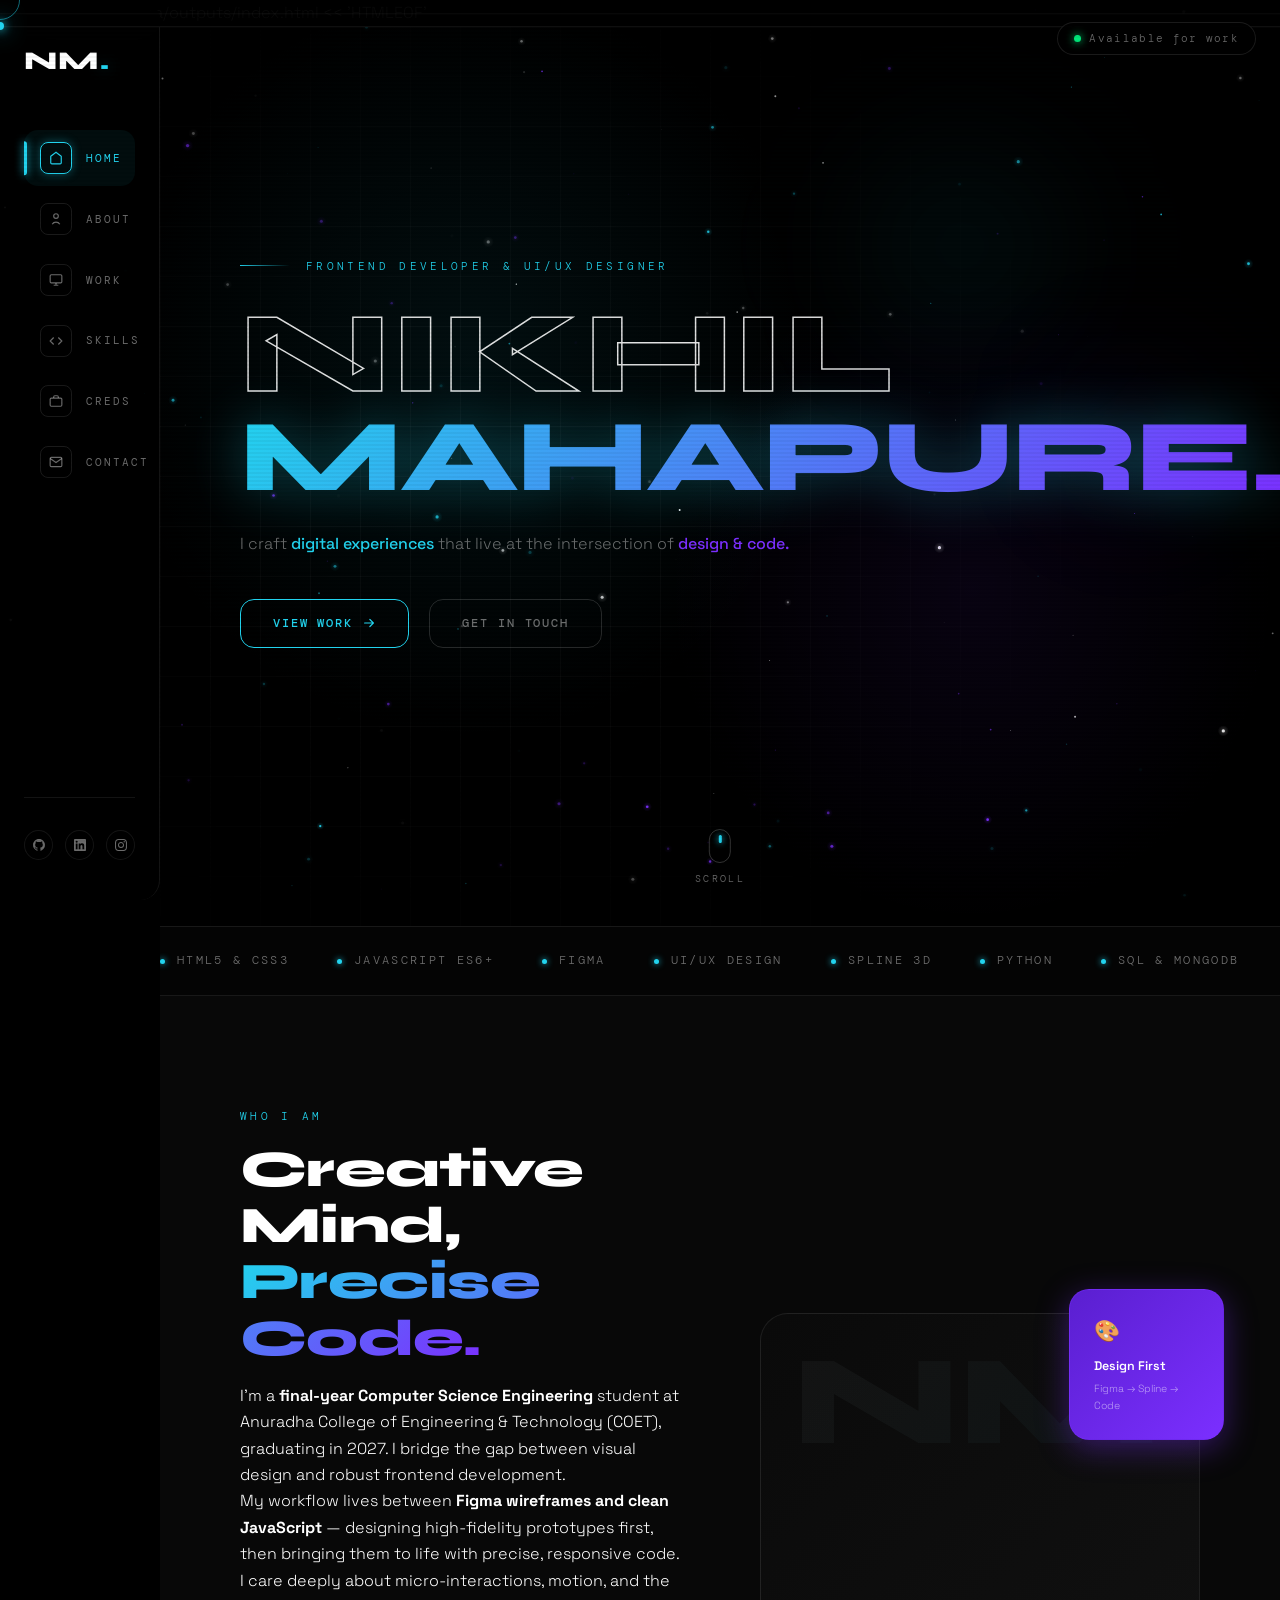
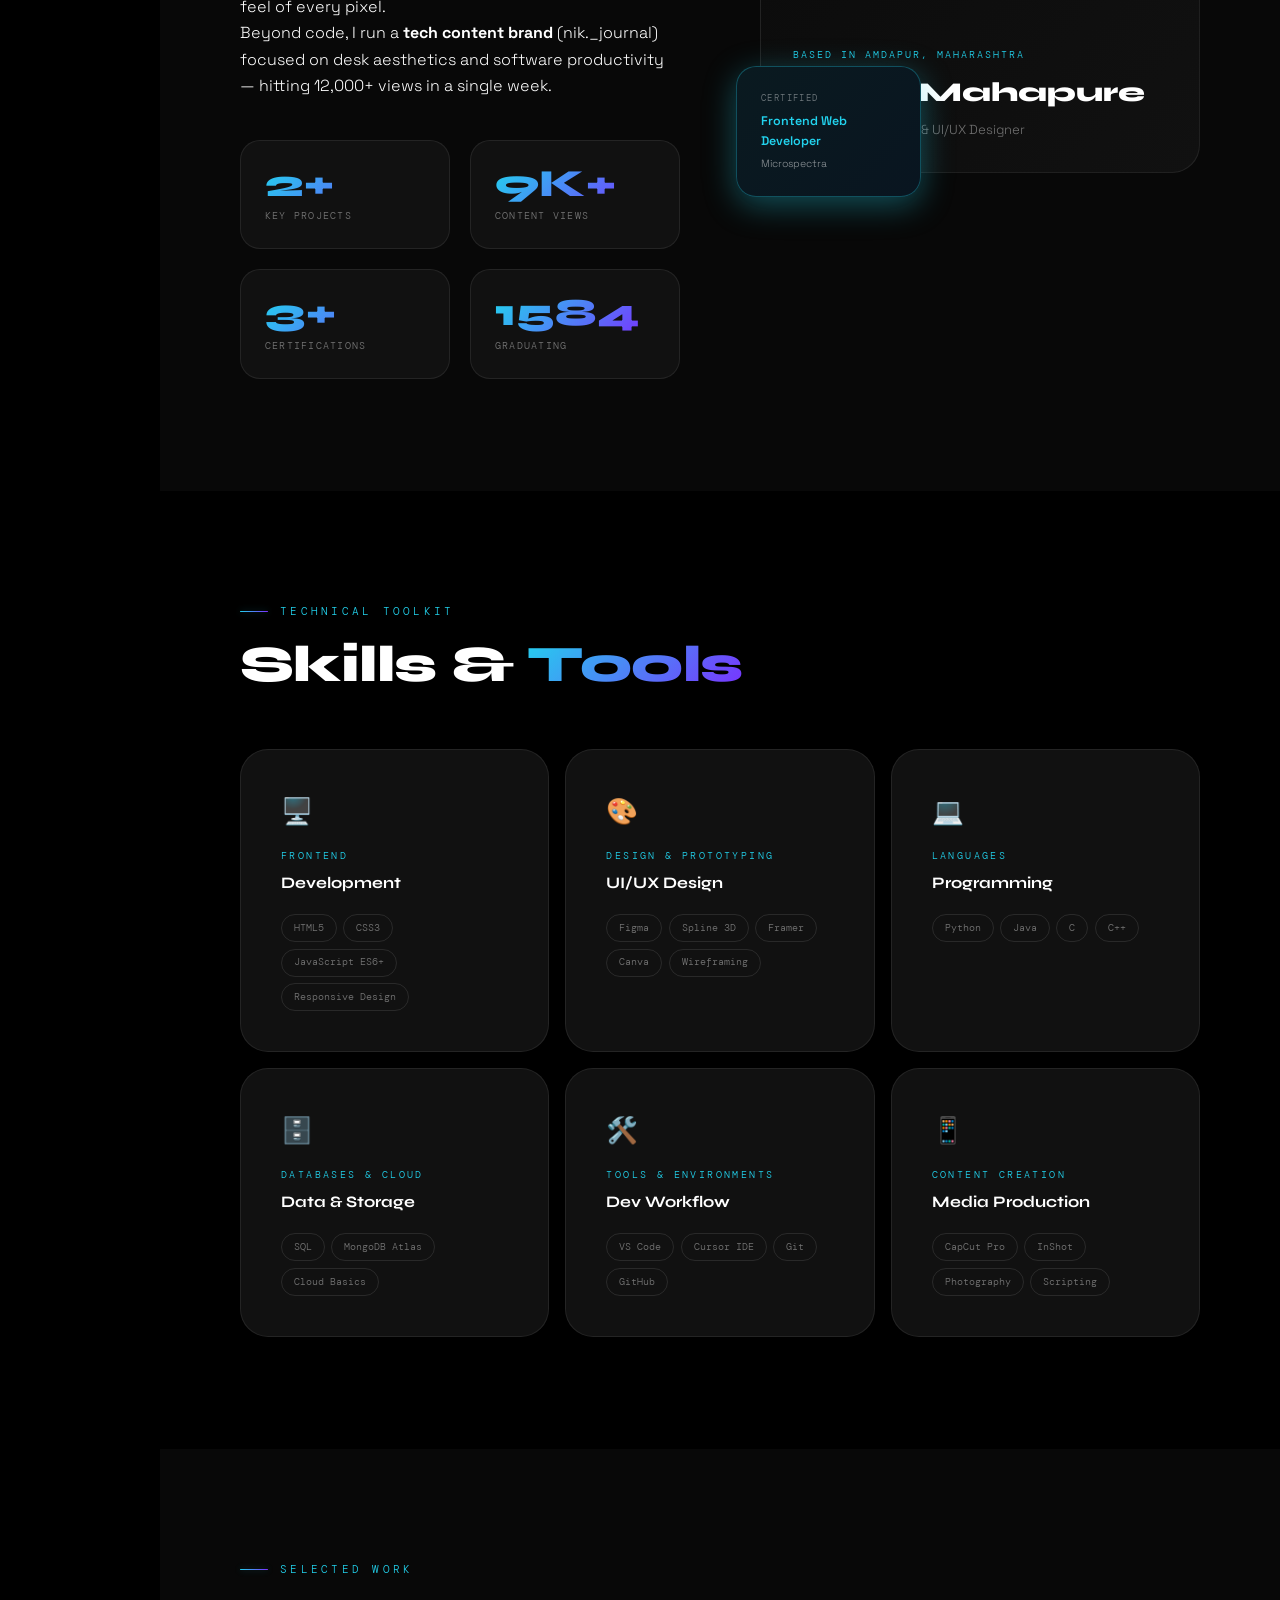
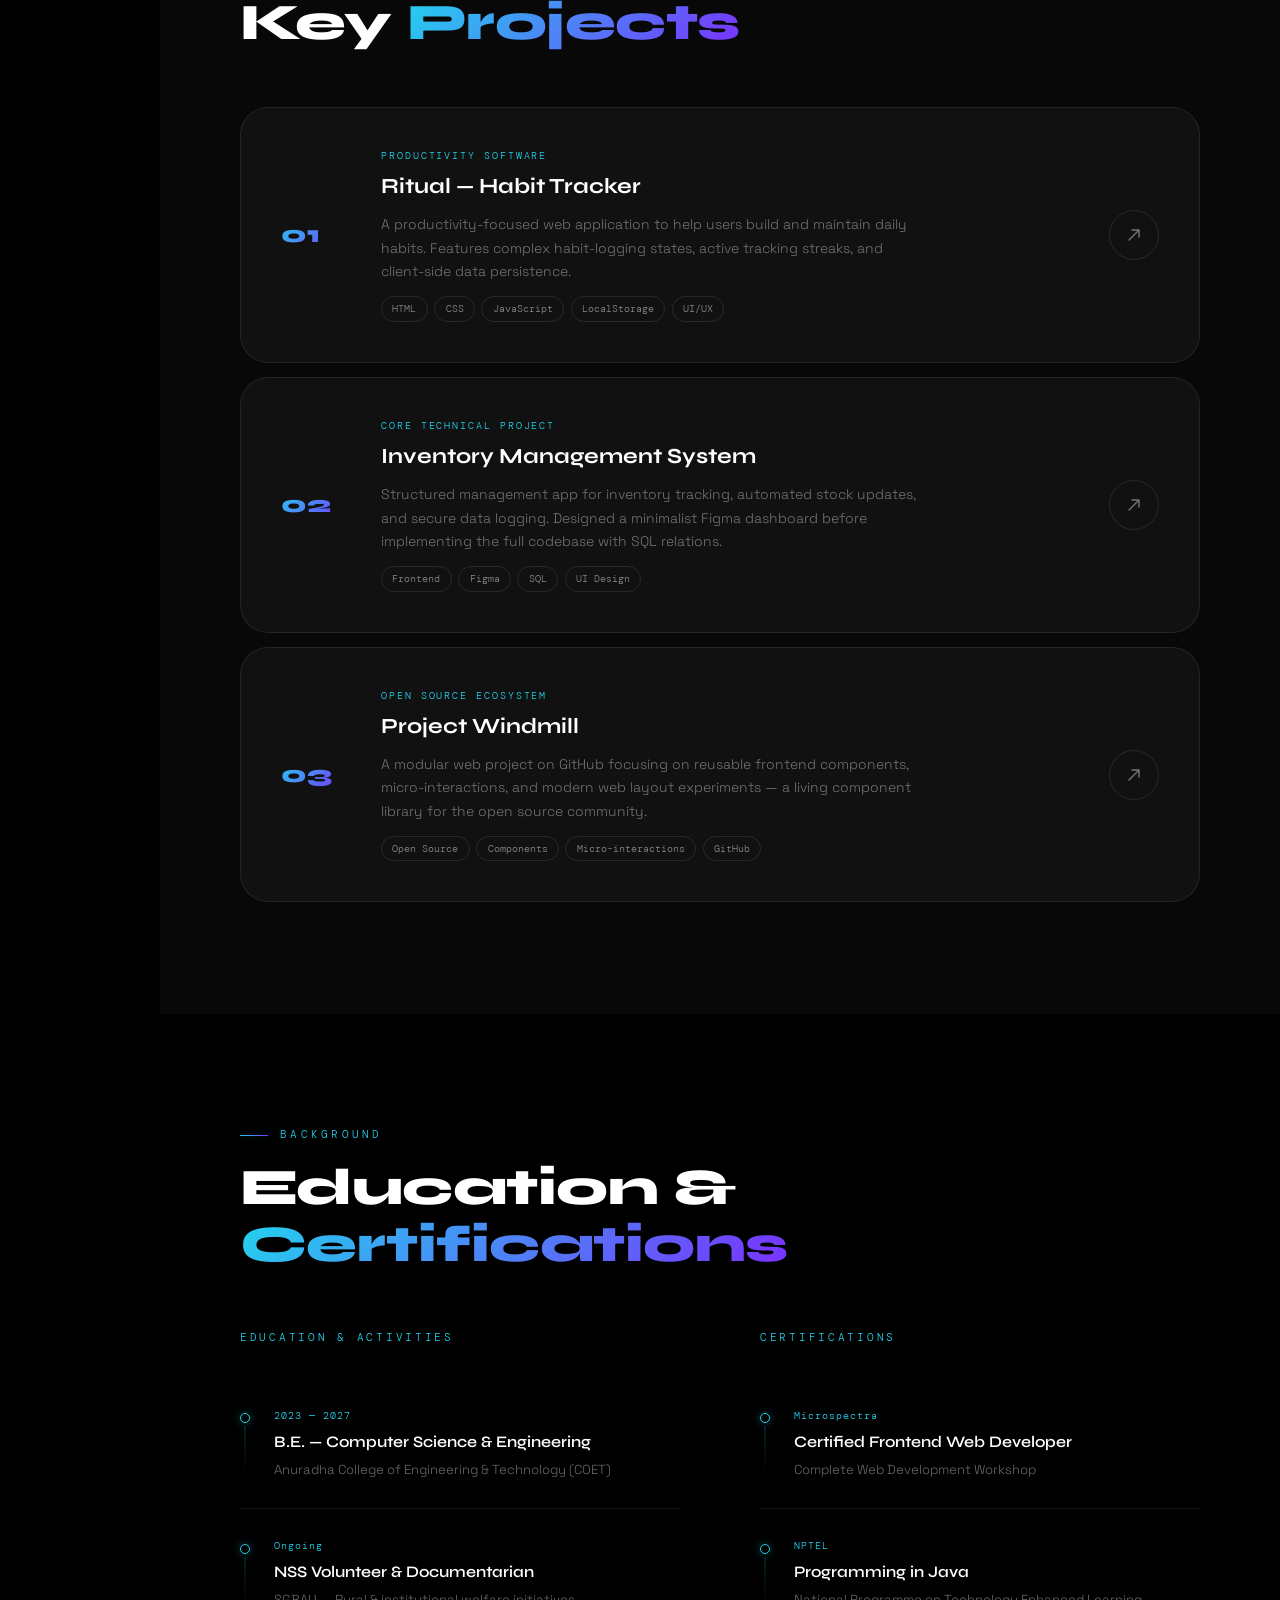
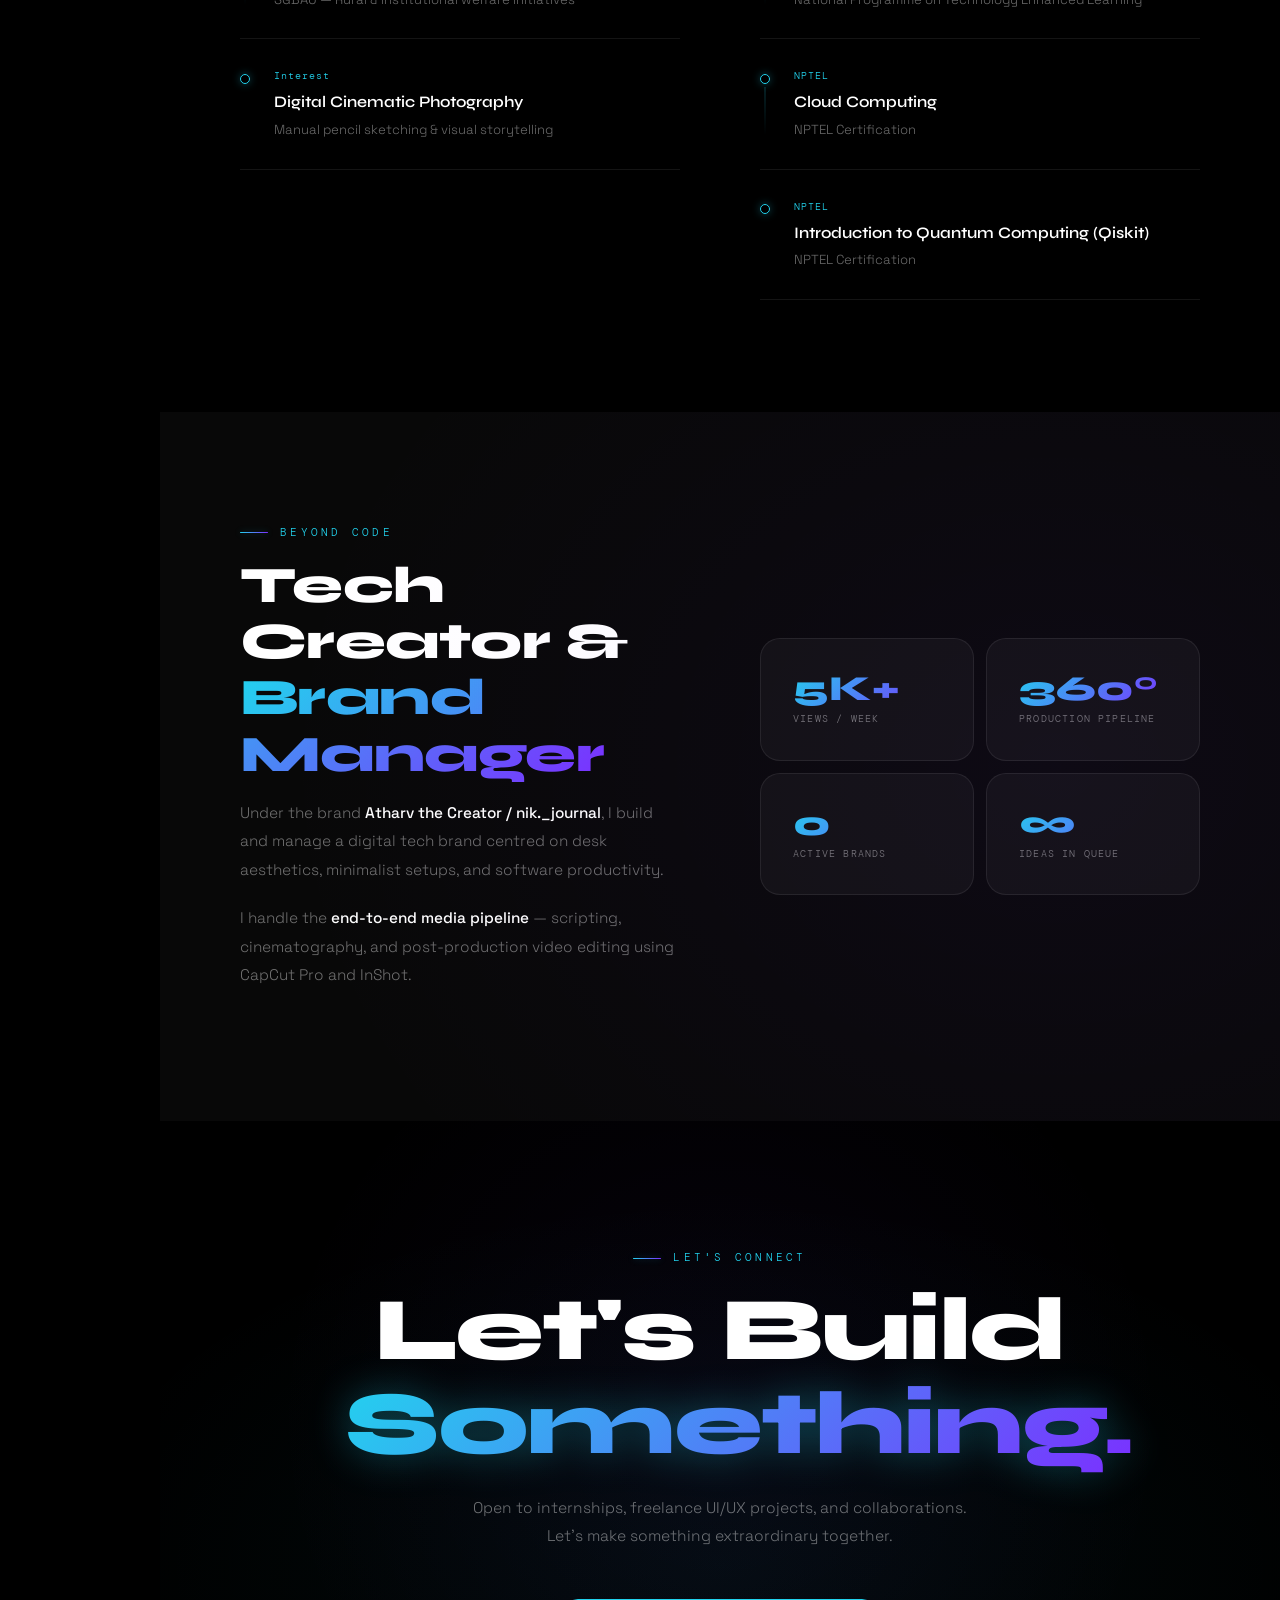
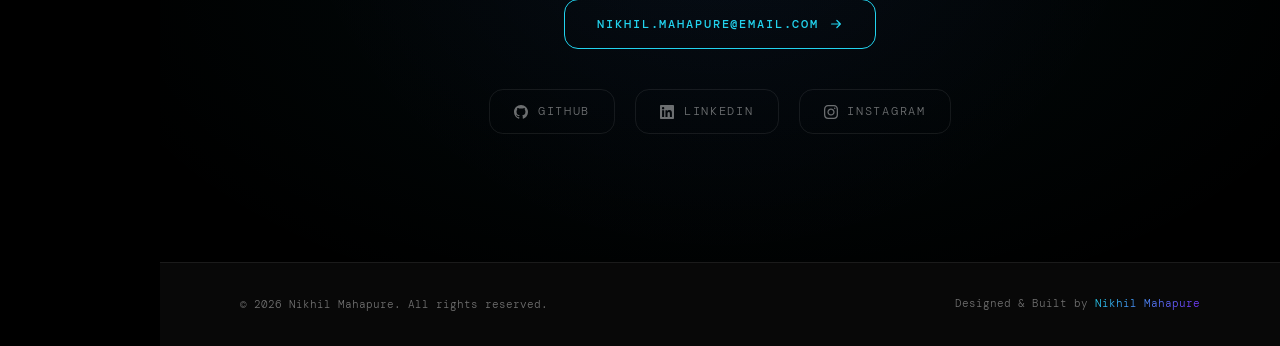
==== index.html @ 8e40b6b2 "added loading animation'" ====
cat > /mnt/user-data/outputs/index.html << 'HTMLEOF'
<!DOCTYPE html>
<html lang="en">
<head>
  <meta charset="UTF-8" />
  <meta name="viewport" content="width=device-width, initial-scale=1.0, maximum-scale=1.0" />
  <title>Nikhil Mahapure — Frontend Developer & UI/UX Designer</title>
  <link rel="preconnect" href="https://fonts.googleapis.com" />
  <link rel="preconnect" href="https://fonts.gstatic.com" crossorigin />
  <link href="https://fonts.googleapis.com/css2?family=Space+Grotesk:wght@300;400;500;600;700&family=Syne:wght@400;500;600;700;800&family=DM+Mono:wght@300;400;500&display=swap" rel="stylesheet" />
  <link rel="stylesheet" href="style.css" />
</head>
<body>

<!-- ── LOADER ── -->
<div id="loader">
  <div class="loader-inner">
    <div class="loader-logo">NM<span>.</span></div>
    <div class="loader-bar-track"><div class="loader-bar-fill" id="loaderBar"></div></div>
    <div class="loader-label">Loading Portfolio<span class="loader-dots"><span>.</span><span>.</span><span>.</span></span></div>
  </div>
</div>

<!-- ── STARFIELD ── -->
<canvas id="starfield"></canvas>

<!-- ── CURSOR ── -->
<div id="cursor-dot"></div>
<div id="cursor-ring"></div>

<!-- ── AVAILABILITY BADGE ── -->
<div class="availability-badge">
  <div class="availability-dot"></div>
  Available for work
</div>

<!-- ── MOBILE NAV ── -->
<div id="mobile-nav">
  <a href="#hero" class="mob-logo">NM<span>.</span></a>
  <button class="mob-menu-btn" id="mobMenuBtn" aria-label="Menu">
    <span></span><span></span><span></span>
  </button>
</div>
<div id="mob-drawer">
  <a href="#hero"       class="mob-link">Home</a>
  <a href="#about"      class="mob-link">About</a>
  <a href="#projects"   class="mob-link">Work</a>
  <a href="#skills"     class="mob-link">Skills</a>
  <a href="#experience" class="mob-link">Creds</a>
  <a href="#contact"    class="mob-link">Contact</a>
</div>

<!-- ── SIDEBAR ── -->
<aside id="sidebar">
  <a href="#hero" class="sidebar-logo">NM<span>.</span></a>
  <nav class="sidebar-nav">
    <a href="#hero"       class="sidebar-item active" data-section="hero">
      <div class="sidebar-icon"><svg width="14" height="14" viewBox="0 0 24 24" fill="none" stroke="currentColor" stroke-width="2"><path d="M3 9l9-7 9 7v11a2 2 0 01-2 2H5a2 2 0 01-2-2z"/></svg></div>Home
    </a>
    <a href="#about"      class="sidebar-item" data-section="about">
      <div class="sidebar-icon"><svg width="14" height="14" viewBox="0 0 24 24" fill="none" stroke="currentColor" stroke-width="2"><circle cx="12" cy="7" r="4"/><path d="M5.5 21a7.5 7.5 0 0113 0"/></svg></div>About
    </a>
    <a href="#projects"   class="sidebar-item" data-section="projects">
      <div class="sidebar-icon"><svg width="14" height="14" viewBox="0 0 24 24" fill="none" stroke="currentColor" stroke-width="2"><rect x="2" y="3" width="20" height="14" rx="2"/><path d="M8 21h8M12 17v4"/></svg></div>Work
    </a>
    <a href="#skills"     class="sidebar-item" data-section="skills">
      <div class="sidebar-icon"><svg width="14" height="14" viewBox="0 0 24 24" fill="none" stroke="currentColor" stroke-width="2"><polyline points="16 18 22 12 16 6"/><polyline points="8 6 2 12 8 18"/></svg></div>Skills
    </a>
    <a href="#experience" class="sidebar-item" data-section="experience">
      <div class="sidebar-icon"><svg width="14" height="14" viewBox="0 0 24 24" fill="none" stroke="currentColor" stroke-width="2"><rect x="2" y="7" width="20" height="14" rx="2"/><path d="M16 7V5a2 2 0 00-2-2h-4a2 2 0 00-2 2v2"/></svg></div>Creds
    </a>
    <a href="#contact"    class="sidebar-item" data-section="contact">
      <div class="sidebar-icon"><svg width="14" height="14" viewBox="0 0 24 24" fill="none" stroke="currentColor" stroke-width="2"><path d="M4 4h16c1.1 0 2 .9 2 2v12c0 1.1-.9 2-2 2H4c-1.1 0-2-.9-2-2V6c0-1.1.9-2 2-2z"/><polyline points="22,6 12,13 2,6"/></svg></div>Contact
    </a>
  </nav>
  <div class="sidebar-bottom">
    <a href="https://github.com/YOUR_USERNAME" target="_blank" class="sidebar-social">
      <svg width="12" height="12" viewBox="0 0 24 24" fill="currentColor"><path d="M12 0C5.37 0 0 5.37 0 12c0 5.3 3.44 9.8 8.2 11.37.6.11.82-.26.82-.58v-2.03c-3.34.73-4.04-1.61-4.04-1.61-.54-1.37-1.32-1.74-1.32-1.74-1.08-.74.08-.73.08-.73 1.2.09 1.83 1.23 1.83 1.23 1.06 1.82 2.79 1.29 3.47.99.11-.77.41-1.3.75-1.6-2.66-.3-5.47-1.33-5.47-5.93 0-1.31.47-2.38 1.24-3.22-.13-.3-.54-1.52.12-3.18 0 0 1.01-.32 3.3 1.23a11.5 11.5 0 0 1 3-.4c1.02.01 2.04.14 3 .4 2.28-1.55 3.29-1.23 3.29-1.23.66 1.66.25 2.88.12 3.18.77.84 1.24 1.91 1.24 3.22 0 4.61-2.81 5.63-5.48 5.92.43.37.81 1.1.81 2.22v3.29c0 .32.22.7.82.58C20.56 21.8 24 17.3 24 12c0-6.63-5.37-12-12-12z"/></svg>
    </a>
    <a href="https://linkedin.com/in/yourprofile" target="_blank" class="sidebar-social">
      <svg width="12" height="12" viewBox="0 0 24 24" fill="currentColor"><path d="M20.45 20.45h-3.55v-5.57c0-1.33-.02-3.04-1.85-3.04-1.85 0-2.14 1.45-2.14 2.94v5.67H9.36V9h3.41v1.56h.05c.47-.9 1.63-1.85 3.35-1.85 3.58 0 4.24 2.36 4.24 5.43v6.31zM5.34 7.43a2.06 2.06 0 1 1 0-4.12 2.06 2.06 0 0 1 0 4.12zM7.12 20.45H3.57V9h3.55v11.45zM22.22 0H1.77C.79 0 0 .77 0 1.73v20.54C0 23.23.79 24 1.77 24h20.44C23.2 24 24 23.23 24 22.27V1.73C24 .77 23.2 0 22.22 0z"/></svg>
    </a>
    <a href="https://instagram.com/nik._journal" target="_blank" class="sidebar-social">
      <svg width="12" height="12" viewBox="0 0 24 24" fill="currentColor"><path d="M12 2.163c3.204 0 3.584.012 4.85.07 3.252.148 4.771 1.691 4.919 4.919.058 1.265.069 1.645.069 4.849 0 3.205-.012 3.584-.069 4.849-.149 3.225-1.664 4.771-4.919 4.919-1.266.058-1.644.07-4.85.07-3.204 0-3.584-.012-4.849-.07-3.26-.149-4.771-1.699-4.919-4.92-.058-1.265-.07-1.644-.07-4.849 0-3.204.013-3.583.07-4.849.149-3.227 1.664-4.771 4.919-4.919 1.266-.057 1.645-.069 4.849-.069zm0-2.163c-3.259 0-3.667.014-4.947.072-4.358.2-6.78 2.618-6.98 6.98-.059 1.281-.073 1.689-.073 4.948 0 3.259.014 3.668.072 4.948.2 4.358 2.618 6.78 6.98 6.98 1.281.058 1.689.072 4.948.072 3.259 0 3.668-.014 4.948-.072 4.354-.2 6.782-2.618 6.979-6.98.059-1.28.073-1.689.073-4.948 0-3.259-.014-3.667-.072-4.947-.196-4.354-2.617-6.78-6.979-6.98-1.281-.059-1.69-.073-4.949-.073zm0 5.838c-3.403 0-6.162 2.759-6.162 6.162s2.759 6.163 6.162 6.163 6.162-2.759 6.162-6.163c0-3.403-2.759-6.162-6.162-6.162zm0 10.162c-2.209 0-4-1.79-4-4 0-2.209 1.791-4 4-4s4 1.791 4 4c0 2.21-1.791 4-4 4zm6.406-11.845c-.796 0-1.441.645-1.441 1.44s.645 1.44 1.441 1.44c.795 0 1.439-.645 1.439-1.44s-.644-1.44-1.439-1.44z"/></svg>
    </a>
  </div>
</aside>

<!-- ── MAIN ── -->
<div id="main">

  <!-- HERO -->
  <section id="hero">
    <div class="hero-glow-1 parallax-el" data-speed="0.15"></div>
    <div class="hero-glow-2 parallax-el" data-speed="0.25"></div>
    <div class="hero-blob hero-blob-1"></div>
    <div class="hero-blob hero-blob-2"></div>
    <div class="hero-grid parallax-el" data-speed="0.08"></div>
    <div class="hero-left">
      <div class="hero-eyebrow"><div class="eyebrow-line"></div><div class="eyebrow-text">Frontend Developer &amp; UI/UX Designer</div></div>
      <h1 class="hero-name">
        <span class="line1">NIKHIL</span>
        <span class="line2">MAHAPURE.</span>
      </h1>
      <p class="hero-sub">I craft <span class="hl">digital experiences</span> that live at the intersection of <span class="hl2">design &amp; code.</span></p>
      <div class="hero-actions">
        <a href="#projects" class="btn-neon">View Work <svg width="14" height="14" viewBox="0 0 16 16" fill="none"><path d="M3 8h10M9 4l4 4-4 4" stroke="currentColor" stroke-width="1.4" stroke-linecap="round" stroke-linejoin="round"/></svg></a>
        <a href="#contact" class="btn-outline">Get in Touch</a>
      </div>
    </div>
    <div class="hero-right">
      <div class="hero-photo-frame">
        <div class="hero-photo-bg">
          <div class="hero-photo-corner tl"></div><div class="hero-photo-corner tr"></div>
          <div class="hero-photo-corner bl"></div><div class="hero-photo-corner br"></div>
          <div class="hero-photo-inner">
            <div class="avatar-wrap"><div class="hero-avatar-ring"></div><div class="hero-avatar">NM</div></div>
            <div class="hero-photo-name">Nikhil Mahapure</div>
            <div class="hero-photo-role">Frontend Dev / UI Designer</div>
          </div>
        </div>
        <div class="hero-exp-badge"><div class="badge-num">CSE</div><div class="badge-label">Student '27</div></div>
      </div>
    </div>
    <div class="hero-scroll"><div class="scroll-mouse"><div class="scroll-wheel"></div></div>Scroll</div>
  </section>

  <!-- MARQUEE -->
  <div class="marquee-section">
    <div class="marquee-track">
      <span class="marquee-item"><span class="m-dot"></span>HTML5 &amp; CSS3</span>
      <span class="marquee-item"><span class="m-dot"></span>JavaScript ES6+</span>
      <span class="marquee-item"><span class="m-dot"></span>Figma</span>
      <span class="marquee-item"><span class="m-dot"></span>UI/UX Design</span>
      <span class="marquee-item"><span class="m-dot"></span>Spline 3D</span>
      <span class="marquee-item"><span class="m-dot"></span>Python</span>
      <span class="marquee-item"><span class="m-dot"></span>SQL &amp; MongoDB</span>
      <span class="marquee-item"><span class="m-dot"></span>Git &amp; GitHub</span>
      <span class="marquee-item"><span class="m-dot"></span>Responsive Design</span>
      <span class="marquee-item"><span class="m-dot"></span>Cursor IDE</span>
      <span class="marquee-item"><span class="m-dot"></span>Canva</span>
      <span class="marquee-item"><span class="m-dot"></span>Framer</span>
      <span class="marquee-item"><span class="m-dot"></span>HTML5 &amp; CSS3</span>
      <span class="marquee-item"><span class="m-dot"></span>JavaScript ES6+</span>
      <span class="marquee-item"><span class="m-dot"></span>Figma</span>
      <span class="marquee-item"><span class="m-dot"></span>UI/UX Design</span>
      <span class="marquee-item"><span class="m-dot"></span>Spline 3D</span>
      <span class="marquee-item"><span class="m-dot"></span>Python</span>
      <span class="marquee-item"><span class="m-dot"></span>SQL &amp; MongoDB</span>
      <span class="marquee-item"><span class="m-dot"></span>Git &amp; GitHub</span>
      <span class="marquee-item"><span class="m-dot"></span>Responsive Design</span>
      <span class="marquee-item"><span class="m-dot"></span>Cursor IDE</span>
      <span class="marquee-item"><span class="m-dot"></span>Canva</span>
      <span class="marquee-item"><span class="m-dot"></span>Framer</span>
    </div>
  </div>

  <!-- ABOUT -->
  <section id="about">
    <div class="about-grid">
      <div class="reveal">
        <div class="about-label">Who I Am</div>
        <h2 class="sec-title">Creative Mind,<br><span class="grad">Precise Code.</span></h2>
        <p>I'm a <strong>final-year Computer Science Engineering</strong> student at Anuradha College of Engineering &amp; Technology (COET), graduating in 2027. I bridge the gap between visual design and robust frontend development.</p>
        <p>My workflow lives between <strong>Figma wireframes and clean JavaScript</strong> — designing high-fidelity prototypes first, then bringing them to life with precise, responsive code. I care deeply about micro-interactions, motion, and the feel of every pixel.</p>
        <p>Beyond code, I run a <strong>tech content brand</strong> (nik._journal) focused on desk aesthetics and software productivity — hitting 12,000+ views in a single week.</p>
        <div class="about-stats">
          <div class="stat-box reveal reveal-delay-1"><div class="stat-num">3+</div><div class="stat-label">Key Projects</div></div>
          <div class="stat-box reveal reveal-delay-2"><div class="stat-num">12K+</div><div class="stat-label">Content Views</div></div>
          <div class="stat-box reveal reveal-delay-3"><div class="stat-num">5+</div><div class="stat-label">Certifications</div></div>
          <div class="stat-box reveal reveal-delay-4"><div class="stat-num">2027</div><div class="stat-label">Graduating</div></div>
        </div>
      </div>
      <div class="about-visual reveal reveal-delay-2">
        <div class="about-card-main">
          <div class="about-card-tag">Based in Amdapur, Maharashtra</div>
          <div class="about-card-name">Nikhil Mahapure</div>
          <div class="about-card-role">Frontend Developer &amp; UI/UX Designer</div>
        </div>
        <div class="about-float-1"><div class="float-icon">🎨</div><div class="float-title">Design First</div><div class="float-sub">Figma → Spline → Code</div></div>
        <div class="about-float-2"><div class="cert-label2">Certified</div><div class="float-title">Frontend Web Developer</div><div class="float-sub">Microspectra</div></div>
      </div>
    </div>
  </section>

  <!-- SKILLS -->
  <section id="skills">
    <div class="section-header">
      <div class="sec-label reveal">Technical Toolkit</div>
      <h2 class="sec-title reveal">Skills &amp; <span class="grad">Tools</span></h2>
    </div>
    <div class="skills-grid reveal">
      <div class="skill-card"><div class="skill-card-glow"></div><div class="skill-icon">🖥️</div><div class="skill-cat">Frontend</div><div class="skill-title">Development</div><div class="skill-tags"><span class="skill-tag">HTML5</span><span class="skill-tag">CSS3</span><span class="skill-tag">JavaScript ES6+</span><span class="skill-tag">Responsive Design</span></div></div>
      <div class="skill-card"><div class="skill-card-glow"></div><div class="skill-icon">🎨</div><div class="skill-cat">Design &amp; Prototyping</div><div class="skill-title">UI/UX Design</div><div class="skill-tags"><span class="skill-tag">Figma</span><span class="skill-tag">Spline 3D</span><span class="skill-tag">Framer</span><span class="skill-tag">Canva</span><span class="skill-tag">Wireframing</span></div></div>
      <div class="skill-card"><div class="skill-card-glow"></div><div class="skill-icon">💻</div><div class="skill-cat">Languages</div><div class="skill-title">Programming</div><div class="skill-tags"><span class="skill-tag">Python</span><span class="skill-tag">Java</span><span class="skill-tag">C</span><span class="skill-tag">C++</span></div></div>
      <div class="skill-card"><div class="skill-card-glow"></div><div class="skill-icon">🗄️</div><div class="skill-cat">Databases &amp; Cloud</div><div class="skill-title">Data &amp; Storage</div><div class="skill-tags"><span class="skill-tag">SQL</span><span class="skill-tag">MongoDB Atlas</span><span class="skill-tag">Cloud Basics</span></div></div>
      <div class="skill-card"><div class="skill-card-glow"></div><div class="skill-icon">🛠️</div><div class="skill-cat">Tools &amp; Environments</div><div class="skill-title">Dev Workflow</div><div class="skill-tags"><span class="skill-tag">VS Code</span><span class="skill-tag">Cursor IDE</span><span class="skill-tag">Git</span><span class="skill-tag">GitHub</span></div></div>
      <div class="skill-card"><div class="skill-card-glow"></div><div class="skill-icon">📱</div><div class="skill-cat">Content Creation</div><div class="skill-title">Media Production</div><div class="skill-tags"><span class="skill-tag">CapCut Pro</span><span class="skill-tag">InShot</span><span class="skill-tag">Photography</span><span class="skill-tag">Scripting</span></div></div>
    </div>
  </section>

  <!-- PROJECTS -->
  <section id="projects">
    <div class="section-header">
      <div class="sec-label reveal">Selected Work</div>
      <h2 class="sec-title reveal">Key <span class="grad">Projects</span></h2>
    </div>
    <div class="projects-list">
      <a class="project-row reveal" href="https://github.com/YOUR_USERNAME/ritual-habit-tracker" target="_blank">
        <div class="project-row-glow"></div>
        <div class="project-num">01</div>
        <div class="project-info">
          <div class="project-type">Productivity Software</div>
          <div class="project-name">Ritual — Habit Tracker</div>
          <div class="project-desc">A productivity-focused web application to help users build and maintain daily habits. Features complex habit-logging states, active tracking streaks, and client-side data persistence.</div>
          <div class="project-tags"><span class="project-tag">HTML</span><span class="project-tag">CSS</span><span class="project-tag">JavaScript</span><span class="project-tag">LocalStorage</span><span class="project-tag">UI/UX</span></div>
        </div>
        <div class="project-arrow"><svg width="16" height="16" viewBox="0 0 16 16" fill="none"><path d="M3 13L13 3M13 3H6M13 3v7" stroke="currentColor" stroke-width="1.4" stroke-linecap="round" stroke-linejoin="round"/></svg></div>
      </a>
      <a class="project-row reveal reveal-delay-1" href="https://github.com/YOUR_USERNAME/inventory-management-system" target="_blank">
        <div class="project-row-glow"></div>
        <div class="project-num">02</div>
        <div class="project-info">
          <div class="project-type">Core Technical Project</div>
          <div class="project-name">Inventory Management System</div>
          <div class="project-desc">Structured management app for inventory tracking, automated stock updates, and secure data logging. Designed a minimalist Figma dashboard before implementing the full codebase with SQL relations.</div>
          <div class="project-tags"><span class="project-tag">Frontend</span><span class="project-tag">Figma</span><span class="project-tag">SQL</span><span class="project-tag">UI Design</span></div>
        </div>
        <div class="project-arrow"><svg width="16" height="16" viewBox="0 0 16 16" fill="none"><path d="M3 13L13 3M13 3H6M13 3v7" stroke="currentColor" stroke-width="1.4" stroke-linecap="round" stroke-linejoin="round"/></svg></div>
      </a>
      <a class="project-row reveal reveal-delay-2" href="https://github.com/YOUR_USERNAME/project-windmill" target="_blank">
        <div class="project-row-glow"></div>
        <div class="project-num">03</div>
        <div class="project-info">
          <div class="project-type">Open Source Ecosystem</div>
          <div class="project-name">Project Windmill</div>
          <div class="project-desc">A modular web project on GitHub focusing on reusable frontend components, micro-interactions, and modern web layout experiments — a living component library for the open source community.</div>
          <div class="project-tags"><span class="project-tag">Open Source</span><span class="project-tag">Components</span><span class="project-tag">Micro-interactions</span><span class="project-tag">GitHub</span></div>
        </div>
        <div class="project-arrow"><svg width="16" height="16" viewBox="0 0 16 16" fill="none"><path d="M3 13L13 3M13 3H6M13 3v7" stroke="currentColor" stroke-width="1.4" stroke-linecap="round" stroke-linejoin="round"/></svg></div>
      </a>
    </div>
  </section>

  <!-- EXPERIENCE -->
  <section id="experience">
    <div class="section-header">
      <div class="sec-label reveal">Background</div>
      <h2 class="sec-title reveal">Education &amp; <span class="grad">Certifications</span></h2>
    </div>
    <div class="exp-grid">
      <div class="reveal">
        <div class="exp-col-title">Education &amp; Activities</div>
        <div class="exp-list">
          <div class="exp-item"><div class="exp-dot"></div><div><div class="exp-year">2023 — 2027</div><div class="exp-name">B.E. — Computer Science &amp; Engineering</div><div class="exp-place">Anuradha College of Engineering &amp; Technology (COET)</div></div></div>
          <div class="exp-item"><div class="exp-dot"></div><div><div class="exp-year">Ongoing</div><div class="exp-name">NSS Volunteer &amp; Documentarian</div><div class="exp-place">SGBAU — Rural &amp; institutional welfare initiatives</div></div></div>
          <div class="exp-item"><div class="exp-dot"></div><div><div class="exp-year">Interest</div><div class="exp-name">Digital Cinematic Photography</div><div class="exp-place">Manual pencil sketching &amp; visual storytelling</div></div></div>
        </div>
      </div>
      <div class="reveal reveal-delay-2">
        <div class="exp-col-title">Certifications</div>
        <div class="exp-list">
          <div class="exp-item"><div class="exp-dot"></div><div><div class="exp-year">Microspectra</div><div class="exp-name">Certified Frontend Web Developer</div><div class="exp-place">Complete Web Development Workshop</div></div></div>
          <div class="exp-item"><div class="exp-dot"></div><div><div class="exp-year">NPTEL</div><div class="exp-name">Programming in Java</div><div class="exp-place">National Programme on Technology Enhanced Learning</div></div></div>
          <div class="exp-item"><div class="exp-dot"></div><div><div class="exp-year">NPTEL</div><div class="exp-name">Cloud Computing</div><div class="exp-place">NPTEL Certification</div></div></div>
          <div class="exp-item"><div class="exp-dot"></div><div><div class="exp-year">NPTEL</div><div class="exp-name">Introduction to Quantum Computing (Qiskit)</div><div class="exp-place">NPTEL Certification</div></div></div>
        </div>
      </div>
    </div>
  </section>

  <!-- CREATOR -->
  <section id="creator">
    <div class="creator-grid">
      <div class="reveal">
        <div class="sec-label">Beyond Code</div>
        <h2 class="sec-title">Tech Creator &amp;<br><span class="grad">Brand Manager</span></h2>
        <div class="creator-text">
          <p>Under the brand <strong>Atharv the Creator / nik._journal</strong>, I build and manage a digital tech brand centred on desk aesthetics, minimalist setups, and software productivity.</p>
          <p>I handle the <strong>end-to-end media pipeline</strong> — scripting, cinematography, and post-production video editing using CapCut Pro and InShot.</p>
        </div>
      </div>
      <div class="creator-metrics reveal reveal-delay-2">
        <div class="metric-cell"><div class="metric-num">12K+</div><div class="metric-label">Views / Week</div></div>
        <div class="metric-cell"><div class="metric-num">360°</div><div class="metric-label">Production Pipeline</div></div>
        <div class="metric-cell"><div class="metric-num">2</div><div class="metric-label">Active Brands</div></div>
        <div class="metric-cell"><div class="metric-num">∞</div><div class="metric-label">Ideas in Queue</div></div>
      </div>
    </div>
  </section>

  <!-- CONTACT -->
  <section id="contact">
    <div class="contact-glow"></div>
    <div class="contact-inner">
      <div class="sec-label reveal" style="justify-content:center;">Let's Connect</div>
      <h2 class="contact-big reveal reveal-delay-1">Let's Build<br><span class="grad">Something.</span></h2>
      <p class="contact-sub reveal reveal-delay-2">Open to internships, freelance UI/UX projects, and collaborations.<br>Let's make something extraordinary together.</p>
      <a href="mailto:nikhil.mahapure@email.com" class="btn-neon reveal reveal-delay-3" style="display:inline-flex;">nikhil.mahapure@email.com <svg width="14" height="14" viewBox="0 0 16 16" fill="none"><path d="M3 8h10M9 4l4 4-4 4" stroke="currentColor" stroke-width="1.4" stroke-linecap="round" stroke-linejoin="round"/></svg></a>
      <div class="contact-links reveal reveal-delay-4">
        <a href="https://github.com/YOUR_USERNAME" target="_blank" class="contact-link"><svg width="14" height="14" viewBox="0 0 24 24" fill="currentColor"><path d="M12 0C5.37 0 0 5.37 0 12c0 5.3 3.44 9.8 8.2 11.37.6.11.82-.26.82-.58v-2.03c-3.34.73-4.04-1.61-4.04-1.61-.54-1.37-1.32-1.74-1.32-1.74-1.08-.74.08-.73.08-.73 1.2.09 1.83 1.23 1.83 1.23 1.06 1.82 2.79 1.29 3.47.99.11-.77.41-1.3.75-1.6-2.66-.3-5.47-1.33-5.47-5.93 0-1.31.47-2.38 1.24-3.22-.13-.3-.54-1.52.12-3.18 0 0 1.01-.32 3.3 1.23a11.5 11.5 0 0 1 3-.4c1.02.01 2.04.14 3 .4 2.28-1.55 3.29-1.23 3.29-1.23.66 1.66.25 2.88.12 3.18.77.84 1.24 1.91 1.24 3.22 0 4.61-2.81 5.63-5.48 5.92.43.37.81 1.1.81 2.22v3.29c0 .32.22.7.82.58C20.56 21.8 24 17.3 24 12c0-6.63-5.37-12-12-12z"/></svg>GitHub</a>
        <a href="https://linkedin.com/in/yourprofile" target="_blank" class="contact-link"><svg width="14" height="14" viewBox="0 0 24 24" fill="currentColor"><path d="M20.45 20.45h-3.55v-5.57c0-1.33-.02-3.04-1.85-3.04-1.85 0-2.14 1.45-2.14 2.94v5.67H9.36V9h3.41v1.56h.05c.47-.9 1.63-1.85 3.35-1.85 3.58 0 4.24 2.36 4.24 5.43v6.31zM5.34 7.43a2.06 2.06 0 1 1 0-4.12 2.06 2.06 0 0 1 0 4.12zM7.12 20.45H3.57V9h3.55v11.45zM22.22 0H1.77C.79 0 0 .77 0 1.73v20.54C0 23.23.79 24 1.77 24h20.44C23.2 24 24 23.23 24 22.27V1.73C24 .77 23.2 0 22.22 0z"/></svg>LinkedIn</a>
        <a href="https://instagram.com/nik._journal" target="_blank" class="contact-link"><svg width="14" height="14" viewBox="0 0 24 24" fill="currentColor"><path d="M12 2.163c3.204 0 3.584.012 4.85.07 3.252.148 4.771 1.691 4.919 4.919.058 1.265.069 1.645.069 4.849 0 3.205-.012 3.584-.069 4.849-.149 3.225-1.664 4.771-4.919 4.919-1.266.058-1.644.07-4.85.07-3.204 0-3.584-.012-4.849-.07-3.26-.149-4.771-1.699-4.919-4.92-.058-1.265-.07-1.644-.07-4.849 0-3.204.013-3.583.07-4.849.149-3.227 1.664-4.771 4.919-4.919 1.266-.057 1.645-.069 4.849-.069zm0-2.163c-3.259 0-3.667.014-4.947.072-4.358.2-6.78 2.618-6.98 6.98-.059 1.281-.073 1.689-.073 4.948 0 3.259.014 3.668.072 4.948.2 4.358 2.618 6.78 6.98 6.98 1.281.058 1.689.072 4.948.072 3.259 0 3.668-.014 4.948-.072 4.354-.2 6.782-2.618 6.979-6.98.059-1.28.073-1.689.073-4.948 0-3.259-.014-3.667-.072-4.947-.196-4.354-2.617-6.78-6.979-6.98-1.281-.059-1.69-.073-4.949-.073zm0 5.838c-3.403 0-6.162 2.759-6.162 6.162s2.759 6.163 6.162 6.163 6.162-2.759 6.162-6.163c0-3.403-2.759-6.162-6.162-6.162zm0 10.162c-2.209 0-4-1.79-4-4 0-2.209 1.791-4 4-4s4 1.791 4 4c0 2.21-1.791 4-4 4zm6.406-11.845c-.796 0-1.441.645-1.441 1.44s.645 1.44 1.441 1.44c.795 0 1.439-.645 1.439-1.44s-.644-1.44-1.439-1.44z"/></svg>Instagram</a>
      </div>
    </div>
  </section>

  <footer>
    <div class="footer-copy">© 2026 Nikhil Mahapure. All rights reserved.</div>
    <div class="footer-right">Designed &amp; Built by <span>Nikhil Mahapure</span></div>
  </footer>

</div><!-- #main -->

<script src="script.js"></script>
</body>
</html>
---- style.css ----
/* ═══════════════════════════════════════════════════
   NIKHIL MAHAPURE  ·  style.css
   Palette  5 : 3 : 1 : 1
   ●  5  Pure Black  #000000  — backgrounds
   ●  3  White       #ffffff  — text & outlines
   ●  1  Cyan-Blue   #22d3ee  — highlights / glow
   ●  1  Violet      #7b2fff  — accents / gradient
   Typography: Space Grotesk + Syne + DM Mono
   ═══════════════════════════════════════════════════ */

/* ── RESET ── */
*, *::before, *::after { margin:0; padding:0; box-sizing:border-box; }

/* ── TOKENS ── */
:root {
  /* ── 5 : Black family (backgrounds) ── */
  --bg:       #000000;
  --bg2:      #080808;
  --bg3:      #0d0d0d;
  --surface:  #111111;
  --surface2: #161616;

  /* ── 3 : White family (text / strokes) ── */
  --text:     #ffffff;
  --text2:    #f0f0f0;
  --muted:    rgba(255,255,255,0.42);
  --muted2:   rgba(255,255,255,0.22);

  /* ── 1 : Cyan (highlights, glow, dots) ── */
  --cyan:     #22d3ee;
  --cyan2:    #06b6d4;
  --glow-c:   rgba(34,211,238,0.35);

  /* ── 1 : Violet (accents, gradient end) ── */
  --violet:   #7b2fff;
  --violet2:  #5a1fd0;
  --glow-v:   rgba(123,47,255,0.38);

  /* ── Shared borders ── */
  --border:   rgba(255,255,255,0.08);
  --border-c: rgba(34,211,238,0.18);
  --border-v: rgba(123,47,255,0.2);

  /* ── Typography ── */
  --font-head: 'Syne', sans-serif;
  --font-body: 'Space Grotesk', sans-serif;
  --font-mono: 'DM Mono', monospace;

  /* ── Radii ── */
  --r-sm:   8px;
  --r-md:   14px;
  --r-lg:   20px;
  --r-xl:   28px;
  --r-pill: 100px;

  /* ── Easing ── */
  --ease:  cubic-bezier(0.16,1,0.3,1);
  --ease2: cubic-bezier(0.25,0.46,0.45,0.94);
}

html { scroll-behavior:smooth; overflow-x:hidden; }

body {
  background: var(--bg);
  color: var(--text);
  font-family: var(--font-body);
  font-weight: 300;
  line-height: 1.65;
  cursor: none;
  overflow-x: hidden;
}

/* ════════════════════════════════════════════
   LOADER
   ════════════════════════════════════════════ */
#loader {
  position: fixed;
  inset: 0;
  background: #000;
  z-index: 99999;
  display: flex;
  align-items: center;
  justify-content: center;
  /* transition drives the fade-out */
  transition: opacity 0.7s var(--ease), visibility 0.7s;
}
/* JS adds this class to dismiss */
#loader.done {
  opacity: 0;
  visibility: hidden;
  pointer-events: none;
}

.loader-inner { text-align:center; width:280px; }

.loader-logo {
  font-family: var(--font-head);
  font-size: 4rem;
  font-weight: 800;
  letter-spacing: 0.04em;
  margin-bottom: 2.5rem;
  /* Mone-style: outline white + cyan fill */
  color: transparent;
  -webkit-text-stroke: 2px rgba(255,255,255,0.9);
  background: linear-gradient(135deg, var(--cyan), var(--violet));
  -webkit-background-clip: text;
  background-clip: text;
  filter: drop-shadow(0 0 28px var(--glow-c));
  animation: logoPulse 1.8s ease-in-out infinite;
}
.loader-logo span { -webkit-text-stroke: 2px var(--cyan); filter: none; }
@keyframes logoPulse {
  0%,100% { filter: drop-shadow(0 0 20px var(--glow-c)); }
  50%      { filter: drop-shadow(0 0 40px var(--glow-v)) drop-shadow(0 0 60px var(--glow-c)); }
}

.loader-bar-track {
  width: 100%; height: 1.5px;
  background: rgba(255,255,255,0.08);
  border-radius: var(--r-pill);
  margin-bottom: 1.25rem;
  overflow: hidden;
}
.loader-bar-fill {
  height: 100%; width: 0%;
  background: linear-gradient(90deg, var(--violet), var(--cyan));
  border-radius: var(--r-pill);
  box-shadow: 0 0 12px var(--glow-c);
  /* JS drives this via style.width */
  transition: width 0.05s linear;
}

.loader-label {
  font-family: var(--font-mono);
  font-size: 0.68rem;
  letter-spacing: 0.22em;
  text-transform: uppercase;
  color: var(--muted);
}
.loader-dots span { display:inline-block; animation:dotPulse 1.2s ease infinite; }
.loader-dots span:nth-child(2) { animation-delay:0.2s; }
.loader-dots span:nth-child(3) { animation-delay:0.4s; }
@keyframes dotPulse { 0%,80%,100%{opacity:0.2} 40%{opacity:1} }

/* ════════════════════════════════════════════
   STARFIELD
   ════════════════════════════════════════════ */
#starfield { position:fixed; inset:0; z-index:0; pointer-events:none; }

/* ════════════════════════════════════════════
   CURSOR
   ════════════════════════════════════════════ */
#cursor-dot {
  position:fixed; width:8px; height:8px;
  background: var(--cyan); border-radius:50%;
  pointer-events:none; z-index:9999;
  transform:translate(-50%,-50%);
  box-shadow:0 0 10px var(--cyan),0 0 22px var(--cyan);
  transition:width .2s var(--ease),height .2s var(--ease),background .2s,box-shadow .2s;
}
#cursor-ring {
  position:fixed; width:40px; height:40px;
  border:1.5px solid rgba(34,211,238,0.5);
  border-radius:50%; pointer-events:none; z-index:9998;
  transform:translate(-50%,-50%);
  transition:width .35s var(--ease),height .35s var(--ease),border-color .3s,background .3s;
}
body.cursor-hover #cursor-dot  { width:12px;height:12px;background:var(--violet);box-shadow:0 0 14px var(--violet),0 0 28px var(--violet); }
body.cursor-hover #cursor-ring { width:60px;height:60px;border-color:rgba(123,47,255,0.35);background:rgba(123,47,255,0.04); }
body.cursor-click #cursor-ring { width:25px;height:25px;border-color:var(--cyan); }

/* ════════════════════════════════════════════
   SCANLINE
   ════════════════════════════════════════════ */
body::after {
  content:''; position:fixed; inset:0;
  background:repeating-linear-gradient(0deg,transparent,transparent 2px,rgba(0,0,0,0.04) 2px,rgba(0,0,0,0.04) 4px);
  pointer-events:none; z-index:9990;
}

/* ════════════════════════════════════════════
   AVAILABILITY BADGE
   ════════════════════════════════════════════ */
.availability-badge {
  position:fixed; top:1.4rem; right:1.5rem;
  display:flex; align-items:center; gap:0.5rem;
  padding:0.4rem 1rem;
  border:1px solid rgba(255,255,255,0.1);
  border-radius:var(--r-pill);
  background:rgba(0,0,0,0.85);
  backdrop-filter:blur(14px);
  font-family:var(--font-mono); font-size:0.68rem; letter-spacing:0.12em;
  color:var(--muted); z-index:300;
}
.availability-dot {
  width:7px;height:7px; background:#00e87a;
  border-radius:50%; box-shadow:0 0 8px #00e87a;
  animation:pulseDot 2s ease infinite;
}
@keyframes pulseDot { 0%,100%{box-shadow:0 0 8px #00e87a;} 50%{box-shadow:0 0 16px #00e87a,0 0 28px #00e87a44;} }

/* ════════════════════════════════════════════
   MOBILE NAV
   ════════════════════════════════════════════ */
#mobile-nav {
  display:none;
  position:fixed; top:0; left:0; right:0; height:60px;
  padding:0 1.25rem;
  background:rgba(0,0,0,0.95);
  backdrop-filter:blur(20px);
  border-bottom:1px solid var(--border);
  z-index:250; align-items:center; justify-content:space-between;
}
.mob-logo {
  font-family:var(--font-head); font-size:1.4rem; font-weight:800;
  color:var(--text); text-decoration:none; letter-spacing:0.05em;
}
.mob-logo span { color:var(--cyan); }

.mob-menu-btn {
  background:none; border:none; cursor:pointer;
  display:flex; flex-direction:column; gap:5px; padding:4px;
}
.mob-menu-btn span {
  display:block; width:24px; height:2px;
  background:var(--text); border-radius:2px;
  transition:all 0.3s var(--ease);
}
.mob-menu-btn.open span:nth-child(1) { transform:translateY(7px) rotate(45deg); }
.mob-menu-btn.open span:nth-child(2) { opacity:0; }
.mob-menu-btn.open span:nth-child(3) { transform:translateY(-7px) rotate(-45deg); }

#mob-drawer {
  position:fixed; top:60px; left:0; right:0;
  background:rgba(0,0,0,0.97);
  border-bottom:1px solid var(--border);
  z-index:240;
  display:flex; flex-direction:column;
  transform:translateY(-110%);
  transition:transform 0.4s var(--ease);
  padding:0.75rem 0;
}
#mob-drawer.open { transform:translateY(0); }
.mob-link {
  padding:0.9rem 1.5rem;
  font-family:var(--font-mono); font-size:0.75rem;
  letter-spacing:0.2em; text-transform:uppercase;
  color:var(--muted); text-decoration:none;
  border-bottom:1px solid rgba(255,255,255,0.05);
  transition:color 0.3s, padding-left 0.3s;
}
.mob-link:hover { color:var(--cyan); padding-left:2.25rem; }

/* ════════════════════════════════════════════
   SIDEBAR
   ════════════════════════════════════════════ */
#sidebar {
  position:fixed; left:0; top:0; bottom:0; width:160px;
  z-index:200; display:flex; flex-direction:column;
  padding:2.5rem 1.5rem;
  border-right:1px solid var(--border);
  background:rgba(0,0,0,0.8);
  backdrop-filter:blur(24px);
  border-radius:0 var(--r-lg) var(--r-lg) 0;
}
.sidebar-logo {
  font-family:var(--font-head); font-size:1.6rem; font-weight:800;
  color:var(--text); text-decoration:none; letter-spacing:0.05em;
  margin-bottom:3rem;
}
.sidebar-logo span { color:var(--cyan); text-shadow:0 0 16px var(--glow-c); }

.sidebar-nav { display:flex; flex-direction:column; gap:0.3rem; flex:1; }
.sidebar-item {
  display:flex; align-items:center; gap:0.9rem;
  padding:0.75rem 1rem; border-radius:var(--r-md);
  text-decoration:none; color:var(--muted);
  font-family:var(--font-mono); font-size:0.7rem;
  letter-spacing:0.18em; text-transform:uppercase; font-weight:400;
  transition:color .3s,background .3s; position:relative;
}
.sidebar-item::before {
  content:''; position:absolute; left:0; top:50%; transform:translateY(-50%);
  width:3px; height:0;
  background:var(--cyan); box-shadow:0 0 8px var(--cyan);
  border-radius:0 var(--r-pill) var(--r-pill) 0;
  transition:height .3s var(--ease);
}
.sidebar-item:hover, .sidebar-item.active { color:var(--cyan); background:rgba(34,211,238,0.06); }
.sidebar-item:hover::before, .sidebar-item.active::before { height:60%; }
.sidebar-icon {
  width:32px; height:32px;
  border:1px solid rgba(255,255,255,0.1);
  border-radius:var(--r-sm);
  display:flex; align-items:center; justify-content:center;
  flex-shrink:0; transition:border-color .3s,box-shadow .3s;
}
.sidebar-item:hover .sidebar-icon, .sidebar-item.active .sidebar-icon {
  border-color:var(--cyan); box-shadow:0 0 10px var(--glow-c);
}
.sidebar-bottom {
  display:flex; gap:0.75rem; padding-top:2rem;
  border-top:1px solid var(--border); margin-top:auto;
}
.sidebar-social {
  width:30px; height:30px;
  border:1px solid var(--border); border-radius:50%;
  display:flex; align-items:center; justify-content:center;
  color:var(--muted); text-decoration:none;
  transition:border-color .3s,color .3s,box-shadow .3s;
}
.sidebar-social:hover { border-color:var(--cyan);color:var(--cyan);box-shadow:0 0 10px var(--glow-c); }

/* ════════════════════════════════════════════
   MAIN / SECTIONS
   ════════════════════════════════════════════ */
#main { margin-left:160px; position:relative; z-index:1; }
section { padding:7rem 5rem; position:relative; overflow:hidden; }
.section-header { max-width:1100px; margin:0 auto; }

/* ════════════════════════════════════════════
   HERO
   ════════════════════════════════════════════ */
#hero {
  min-height:100vh;
  display:grid; grid-template-columns:1fr 1fr;
  align-items:center; gap:4rem; padding-top:4rem;
}
.hero-glow-1 {
  position:absolute; top:-5%;left:-5%; width:65%;height:85%;
  background:radial-gradient(ellipse,rgba(34,211,238,0.07) 0%,transparent 70%);
  pointer-events:none; animation:drift1 8s ease-in-out infinite;
}
.hero-glow-2 {
  position:absolute; bottom:0;right:0; width:55%;height:75%;
  background:radial-gradient(ellipse,rgba(123,47,255,0.07) 0%,transparent 70%);
  pointer-events:none; animation:drift2 10s ease-in-out infinite;
}
.hero-blob { position:absolute; border-radius:50%; filter:blur(70px); pointer-events:none; }
.hero-blob-1 { top:10%;right:15%; width:300px;height:260px; background:radial-gradient(ellipse,rgba(34,211,238,0.1),transparent 70%); animation:blobFloat1 9s ease-in-out infinite; }
.hero-blob-2 { top:35%;right:5%; width:180px;height:180px; background:radial-gradient(ellipse,rgba(123,47,255,0.1),transparent 70%); animation:blobFloat2 11s ease-in-out infinite; }
@keyframes blobFloat1{0%,100%{transform:translate(0,0) scale(1);}50%{transform:translate(-20px,30px) scale(1.08);}}
@keyframes blobFloat2{0%,100%{transform:translate(0,0) scale(1);}50%{transform:translate(15px,-20px) scale(0.95);}}
@keyframes drift1{0%,100%{transform:translate(0,0) scale(1);}50%{transform:translate(3%,5%) scale(1.05);}}
@keyframes drift2{0%,100%{transform:translate(0,0) scale(1);}50%{transform:translate(-3%,-4%) scale(1.08);}}

.hero-grid {
  position:absolute; inset:0;
  background-image:
    linear-gradient(rgba(255,255,255,0.03) 1px,transparent 1px),
    linear-gradient(90deg,rgba(255,255,255,0.03) 1px,transparent 1px);
  background-size:50px 50px;
  mask-image:radial-gradient(ellipse 80% 80% at 30% 50%,black 20%,transparent 75%);
}
.hero-left { position:relative; z-index:2; }
.hero-eyebrow {
  display:flex; align-items:center; gap:1rem; margin-bottom:1.5rem;
  opacity:0; animation:fadeUp .8s var(--ease) .3s forwards;
}
.eyebrow-line { height:1px; width:50px; background:linear-gradient(to right,var(--cyan),transparent); }
.eyebrow-text { font-family:var(--font-mono); font-size:0.7rem; letter-spacing:0.3em; text-transform:uppercase; color:var(--cyan); }

/* ── HERO NAME: Mone outline style ── */
.hero-name {
  font-family:var(--font-head);
  font-size:clamp(3.2rem,8vw,7rem);
  font-weight:800; line-height:0.95; letter-spacing:-0.02em;
  margin-bottom:1.5rem;
  opacity:0; animation:fadeUp .9s var(--ease) .45s forwards;
}
/* line1 — white stroke outline (like the reference) */
.hero-name .line1 {
  display:block;
  color:transparent;
  -webkit-text-stroke:1.5px rgba(255,255,255,0.88);
  font-size:clamp(3rem,9vw,7.5rem);
  letter-spacing:0.02em;
}
/* line2 — cyan → violet gradient fill */
.hero-name .line2 {
  display:block;
  background:linear-gradient(135deg,var(--cyan) 0%,var(--violet) 100%);
  -webkit-background-clip:text; background-clip:text; -webkit-text-fill-color:transparent;
  filter:drop-shadow(0 0 28px var(--glow-c));
}

.hero-sub {
  font-size:1rem; color:var(--muted); margin-bottom:2.5rem;
  line-height:1.8; font-weight:300;
  opacity:0; animation:fadeUp .9s var(--ease) .6s forwards;
}
.hero-sub .hl  { color:var(--cyan);   font-weight:500; }
.hero-sub .hl2 { color:var(--violet); font-weight:500; }

.hero-actions {
  display:flex; gap:1.25rem; align-items:center; flex-wrap:wrap;
  opacity:0; animation:fadeUp .9s var(--ease) .75s forwards;
}

/* ── BUTTONS ── */
.btn-neon {
  display:inline-flex; align-items:center; gap:0.6rem;
  padding:0.85rem 2rem;
  border:1.5px solid var(--cyan); border-radius:var(--r-md);
  color:var(--cyan); text-decoration:none;
  font-family:var(--font-mono); font-size:0.78rem;
  letter-spacing:0.15em; text-transform:uppercase; font-weight:500;
  background:transparent; position:relative; overflow:hidden;
  transition:color .35s,box-shadow .35s;
}
.btn-neon::before {
  content:''; position:absolute; inset:0;
  background:var(--cyan); transform:translateX(-101%);
  transition:transform .45s var(--ease); z-index:-1; border-radius:var(--r-md);
}
.btn-neon:hover { color:#000; box-shadow:0 0 28px var(--glow-c); }
.btn-neon:hover::before { transform:translateX(0); }

.btn-outline {
  display:inline-flex; align-items:center; gap:0.6rem;
  padding:0.85rem 2rem;
  border:1.5px solid rgba(255,255,255,0.15); border-radius:var(--r-md);
  color:var(--muted); text-decoration:none;
  font-family:var(--font-mono); font-size:0.78rem;
  letter-spacing:0.15em; text-transform:uppercase; font-weight:500;
  transition:border-color .3s,color .3s,box-shadow .3s;
}
.btn-outline:hover { border-color:var(--violet);color:var(--violet);box-shadow:0 0 20px var(--glow-v); }

/* ── HERO RIGHT CARD ── */
.hero-right {
  position:relative; z-index:2;
  display:flex; justify-content:center; align-items:center;
  opacity:0; animation:fadeIn 1.2s var(--ease) .8s forwards;
}
.hero-photo-frame { position:relative; width:320px; height:380px; }
.hero-photo-bg {
  position:absolute; inset:0;
  background:linear-gradient(135deg,#0a0a0a,#101010);
  border:1.5px solid rgba(255,255,255,0.1);
  border-radius:var(--r-xl);
  box-shadow:0 0 50px rgba(34,211,238,0.06);
}
.hero-photo-corner { position:absolute; width:20px;height:20px; border-color:var(--cyan); border-style:solid; }
.hero-photo-corner.tl{top:-1px;left:-1px;border-width:2px 0 0 2px;border-radius:var(--r-xl) 0 0 0;box-shadow:-4px -4px 12px var(--glow-c);}
.hero-photo-corner.tr{top:-1px;right:-1px;border-width:2px 2px 0 0;border-radius:0 var(--r-xl) 0 0;box-shadow:4px -4px 12px var(--glow-c);}
.hero-photo-corner.bl{bottom:-1px;left:-1px;border-width:0 0 2px 2px;border-radius:0 0 0 var(--r-xl);box-shadow:-4px 4px 12px var(--glow-c);}
.hero-photo-corner.br{bottom:-1px;right:-1px;border-width:0 2px 2px 0;border-radius:0 0 var(--r-xl) 0;box-shadow:4px 4px 12px var(--glow-c);}
.hero-photo-inner { position:absolute;inset:1.5rem;display:flex;align-items:center;justify-content:center;flex-direction:column;gap:1rem;text-align:center; }
.avatar-wrap { position:relative;display:flex;align-items:center;justify-content:center; }
.hero-avatar {
  width:110px;height:110px;border-radius:50%;
  background:linear-gradient(135deg,var(--cyan),var(--violet));
  display:flex;align-items:center;justify-content:center;
  font-family:var(--font-head);font-size:2.2rem;font-weight:800;color:#000;
  box-shadow:0 0 30px var(--glow-c),0 0 60px var(--glow-v);
  animation:float 4s ease-in-out infinite;
}
.hero-avatar-ring {
  position:absolute;width:130px;height:130px;border-radius:50%;
  border:1px solid rgba(34,211,238,0.25);
  animation:spinRing 12s linear infinite;
}
.hero-avatar-ring::before {
  content:'';position:absolute;top:-3px;left:50%;transform:translateX(-50%);
  width:6px;height:6px;background:var(--cyan);border-radius:50%;
  box-shadow:0 0 10px var(--cyan);
}
@keyframes spinRing{from{transform:rotate(0deg);}to{transform:rotate(360deg);}}
.hero-photo-name { font-family:var(--font-head);font-size:1rem;font-weight:700;color:var(--text); }
.hero-photo-role { font-family:var(--font-mono);font-size:0.68rem;letter-spacing:0.15em;color:var(--cyan);text-transform:uppercase; }
.hero-exp-badge {
  position:absolute;bottom:-1rem;right:-2rem;
  background:linear-gradient(135deg,var(--violet2),var(--violet));
  padding:1rem 1.5rem;
  border:1px solid rgba(123,47,255,0.4); border-radius:var(--r-lg);
  box-shadow:0 0 30px var(--glow-v); text-align:center;
}
.badge-num   { font-family:var(--font-head);font-size:1.8rem;font-weight:800;color:#fff;line-height:1; }
.badge-label { font-family:var(--font-mono);font-size:0.62rem;letter-spacing:0.15em;color:rgba(255,255,255,0.65);text-transform:uppercase; }

/* scroll indicator */
.hero-scroll {
  position:absolute;bottom:2.5rem;left:50%;transform:translateX(-50%);
  display:flex;flex-direction:column;align-items:center;gap:0.5rem;
  color:var(--muted);font-family:var(--font-mono);font-size:0.6rem;
  letter-spacing:0.25em;text-transform:uppercase;
  opacity:0;animation:fadeIn 1s var(--ease) 1.5s forwards;
}
.scroll-mouse { width:22px;height:34px;border:1.5px solid rgba(255,255,255,0.2);border-radius:var(--r-pill);display:flex;justify-content:center;padding-top:5px; }
.scroll-wheel { width:3px;height:8px;background:var(--cyan);border-radius:var(--r-pill);box-shadow:0 0 6px var(--cyan);animation:scrollWheel 1.8s ease infinite; }
@keyframes scrollWheel{0%{transform:translateY(0);opacity:1;}100%{transform:translateY(8px);opacity:0;}}

/* ════════════════════════════════════════════
   MARQUEE
   ════════════════════════════════════════════ */
.marquee-section {
  padding:1.5rem 0;
  border-top:1px solid var(--border); border-bottom:1px solid var(--border);
  overflow:hidden; background:rgba(255,255,255,0.015);
}
.marquee-track { display:flex;gap:3rem;animation:marquee 26s linear infinite;white-space:nowrap; }
.marquee-track:hover { animation-play-state:paused; }
.marquee-item { display:inline-flex;align-items:center;gap:0.75rem;font-family:var(--font-mono);font-size:0.73rem;letter-spacing:0.2em;text-transform:uppercase;color:var(--muted);flex-shrink:0; }
.m-dot { width:5px;height:5px;background:var(--cyan);border-radius:50%;box-shadow:0 0 6px var(--cyan); }

/* ════════════════════════════════════════════
   SECTION LABELS & TITLES
   ════════════════════════════════════════════ */
.sec-label {
  display:inline-flex;align-items:center;gap:0.75rem;
  font-family:var(--font-mono);font-size:0.68rem;
  letter-spacing:0.3em;text-transform:uppercase;color:var(--cyan);margin-bottom:1rem;
}
.sec-label::before {
  content:'';width:28px;height:1.5px;
  background:linear-gradient(to right,var(--cyan),var(--violet));
  box-shadow:0 0 6px var(--glow-c);border-radius:var(--r-pill);
}
.sec-title {
  font-family:var(--font-head);
  font-size:clamp(1.9rem,4vw,3.5rem);
  font-weight:800;line-height:1.1;letter-spacing:-0.01em;margin-bottom:1rem;
  color:var(--text);
}
.sec-title .grad {
  background:linear-gradient(135deg,var(--cyan),var(--violet));
  -webkit-background-clip:text;background-clip:text;-webkit-text-fill-color:transparent;
}

/* ════════════════════════════════════════════
   ABOUT
   ════════════════════════════════════════════ */
#about { background:var(--bg2); }
.about-label { display:inline-flex;align-items:center;gap:0.6rem;font-family:var(--font-mono);font-size:0.68rem;letter-spacing:0.3em;text-transform:uppercase;color:var(--cyan);margin-bottom:1rem; }
.about-grid { display:grid;grid-template-columns:1fr 1fr;gap:5rem;align-items:center;max-width:1100px;margin:0 auto; }
.about-text .sec-title { margin-bottom:1.5rem; }
.about-text p { color:var(--muted);margin-bottom:1.25rem;font-weight:300;line-height:1.85;font-size:0.96rem; }
.about-text p strong { color:var(--text);font-weight:500; }
.about-stats { display:grid;grid-template-columns:1fr 1fr;gap:1.25rem;margin-top:2.5rem; }
.stat-box {
  background:var(--surface);border:1px solid var(--border);padding:1.5rem;border-radius:var(--r-lg);
  position:relative;overflow:hidden;
  transition:border-color .35s,box-shadow .35s,transform .35s var(--ease);
}
.stat-box::before { content:'';position:absolute;inset:0;background:linear-gradient(135deg,rgba(34,211,238,0.05),transparent);opacity:0;transition:opacity .3s;border-radius:var(--r-lg); }
.stat-box:hover { border-color:rgba(34,211,238,0.3);box-shadow:0 0 24px rgba(34,211,238,0.08);transform:translateY(-3px); }
.stat-box:hover::before { opacity:1; }
.stat-num { font-family:var(--font-head);font-size:2.4rem;font-weight:800;background:linear-gradient(135deg,var(--cyan),var(--violet));-webkit-background-clip:text;background-clip:text;-webkit-text-fill-color:transparent;line-height:1;margin-bottom:0.25rem; }
.stat-label { font-family:var(--font-mono);font-size:0.65rem;letter-spacing:0.12em;color:var(--muted);text-transform:uppercase; }
.about-visual { position:relative;height:460px; }
.about-card-main {
  position:absolute;inset:0;
  background:linear-gradient(135deg,#0a0a0a,#111111);
  border:1px solid var(--border); border-radius:var(--r-xl);
  display:flex;flex-direction:column;justify-content:flex-end;padding:2rem;overflow:hidden;
}
.about-card-main::before { content:'NM';position:absolute;top:1.5rem;left:2rem;font-family:var(--font-head);font-size:8rem;font-weight:800;line-height:1;background:linear-gradient(135deg,rgba(255,255,255,0.04),rgba(34,211,238,0.03));-webkit-background-clip:text;background-clip:text;-webkit-text-fill-color:transparent;pointer-events:none; }
.about-card-tag  { font-family:var(--font-mono);font-size:0.62rem;letter-spacing:0.2em;text-transform:uppercase;color:var(--cyan);margin-bottom:0.4rem; }
.about-card-name { font-family:var(--font-head);font-size:1.7rem;font-weight:800; }
.about-card-role { color:var(--muted);font-size:0.82rem;margin-top:0.25rem; }
.about-float-1 { position:absolute;top:-1.5rem;right:-1.5rem;width:155px;background:linear-gradient(135deg,var(--violet2),var(--violet));border:1px solid rgba(123,47,255,0.4);padding:1.5rem;border-radius:var(--r-lg);box-shadow:0 8px 32px var(--glow-v);z-index:2; }
.float-icon  { font-size:1.3rem;margin-bottom:0.5rem; }
.float-title { font-size:0.78rem;font-weight:600;color:#fff;margin-bottom:0.2rem; }
.float-sub   { font-size:0.65rem;color:rgba(255,255,255,0.55); }
.about-float-2 { position:absolute;bottom:-1.5rem;left:-1.5rem;width:185px;background:linear-gradient(135deg,#0a1a20,#091520);border:1px solid rgba(34,211,238,0.3);padding:1.5rem;border-radius:var(--r-lg);box-shadow:0 8px 32px var(--glow-c);z-index:2; }
.about-float-2 .float-title { color:var(--cyan); }
.cert-label2 { font-family:var(--font-mono);font-size:0.58rem;letter-spacing:0.15em;text-transform:uppercase;color:var(--muted);margin-bottom:0.3rem; }

/* ════════════════════════════════════════════
   SKILLS
   ════════════════════════════════════════════ */
#skills { background:var(--bg); }
.skills-grid { display:grid;grid-template-columns:repeat(3,1fr);gap:16px;max-width:1100px;margin:3.5rem auto 0; }
.skill-card { background:var(--surface);padding:2.5rem;border-radius:var(--r-xl);border:1px solid var(--border);position:relative;overflow:hidden;transition:background .35s,border-color .35s,transform .35s var(--ease),box-shadow .35s; }
.skill-card::after { content:'';position:absolute;inset:0;background:linear-gradient(135deg,rgba(34,211,238,0.04),rgba(123,47,255,0.04));opacity:0;transition:opacity .4s;border-radius:var(--r-xl); }
.skill-card:hover { background:var(--bg3);border-color:rgba(34,211,238,0.25);transform:translateY(-4px);box-shadow:0 12px 40px rgba(34,211,238,0.08); }
.skill-card:hover::after { opacity:1; }
.skill-card-glow { position:absolute;bottom:0;right:0;width:100px;height:100px;background:radial-gradient(circle,rgba(34,211,238,0.08),transparent);opacity:0;transition:opacity .4s; }
.skill-card:hover .skill-card-glow { opacity:1; }
.skill-icon  { font-size:1.6rem;margin-bottom:1rem;position:relative;z-index:1; }
.skill-cat   { font-family:var(--font-mono);font-size:0.6rem;letter-spacing:0.25em;text-transform:uppercase;color:var(--cyan);margin-bottom:0.4rem;position:relative;z-index:1; }
.skill-title { font-family:var(--font-head);font-size:1rem;font-weight:700;margin-bottom:1.1rem;position:relative;z-index:1; }
.skill-tags  { display:flex;flex-wrap:wrap;gap:0.4rem;position:relative;z-index:1; }
.skill-tag   { font-family:var(--font-mono);font-size:0.62rem;padding:0.3rem 0.75rem;border:1px solid rgba(255,255,255,0.1);color:var(--muted);border-radius:var(--r-pill);transition:border-color .3s,color .3s,box-shadow .3s,background .3s; }
.skill-card:hover .skill-tag { border-color:rgba(34,211,238,0.3);color:var(--cyan);background:rgba(34,211,238,0.05); }

/* ════════════════════════════════════════════
   PROJECTS
   ════════════════════════════════════════════ */
#projects { background:var(--bg2); }
.projects-list { max-width:1100px;margin:3.5rem auto 0;display:flex;flex-direction:column;gap:14px; }
.project-row {
  display:grid;grid-template-columns:60px 1fr auto;
  align-items:center;gap:2.5rem;padding:2.5rem;
  background:var(--surface);border:1px solid var(--border);border-radius:var(--r-xl);
  position:relative;overflow:hidden;
  transition:background .35s,border-color .35s,transform .35s var(--ease),box-shadow .35s;
  text-decoration:none;color:inherit;
}
.project-row-glow { position:absolute;inset:0;background:linear-gradient(90deg,rgba(34,211,238,0.03),rgba(123,47,255,0.03));opacity:0;transition:opacity .4s;border-radius:var(--r-xl); }
.project-row:hover { background:var(--bg3);border-color:rgba(34,211,238,0.22);transform:translateY(-3px);box-shadow:0 12px 40px rgba(34,211,238,0.07); }
.project-row:hover .project-row-glow { opacity:1; }
.project-row::before { content:'';position:absolute;left:0;top:1.5rem;bottom:1.5rem;width:3px;background:linear-gradient(to bottom,var(--cyan),var(--violet));box-shadow:0 0 12px var(--glow-c);border-radius:0 var(--r-pill) var(--r-pill) 0;transform:scaleY(0);transition:transform .4s var(--ease); }
.project-row:hover::before { transform:scaleY(1); }
.project-num  { font-family:var(--font-head);font-size:1.5rem;font-weight:800;background:linear-gradient(135deg,var(--cyan),var(--violet));-webkit-background-clip:text;background-clip:text;-webkit-text-fill-color:transparent; }
.project-type { font-family:var(--font-mono);font-size:0.6rem;letter-spacing:0.2em;text-transform:uppercase;color:var(--cyan);margin-bottom:0.35rem; }
.project-name { font-family:var(--font-head);font-size:1.35rem;font-weight:700;margin-bottom:0.5rem;color:var(--text); }
.project-desc { font-size:0.87rem;color:var(--muted);max-width:540px;line-height:1.7; }
.project-tags { display:flex;flex-wrap:wrap;gap:0.4rem;margin-top:0.75rem; }
.project-tag  { font-family:var(--font-mono);font-size:0.6rem;padding:0.25rem 0.65rem;border:1px solid rgba(255,255,255,0.1);color:rgba(255,255,255,0.5);border-radius:var(--r-pill);transition:background .3s,border-color .3s; }
.project-row:hover .project-tag { background:rgba(34,211,238,0.06);border-color:rgba(34,211,238,0.2);color:var(--cyan); }
.project-arrow { width:50px;height:50px;border:1.5px solid rgba(255,255,255,0.1);border-radius:50%;display:flex;align-items:center;justify-content:center;color:var(--muted);flex-shrink:0;transition:border-color .3s,color .3s,box-shadow .3s,transform .4s var(--ease),background .3s; }
.project-row:hover .project-arrow { border-color:var(--cyan);color:var(--cyan);box-shadow:0 0 20px var(--glow-c);transform:rotate(45deg);background:rgba(34,211,238,0.07); }

/* ════════════════════════════════════════════
   EXPERIENCE
   ════════════════════════════════════════════ */
#experience { background:var(--bg); }
.exp-grid { display:grid;grid-template-columns:1fr 1fr;gap:5rem;max-width:1100px;margin:3.5rem auto 0; }
.exp-col-title { font-family:var(--font-mono);font-size:0.68rem;letter-spacing:0.25em;text-transform:uppercase;color:var(--cyan);margin-bottom:2rem; }
.exp-list { display:flex;flex-direction:column; }
.exp-item { display:grid;grid-template-columns:auto 1fr;gap:1.5rem;padding:1.75rem 0;border-bottom:1px solid var(--border); }
.exp-dot { width:10px;height:10px;border:1.5px solid var(--cyan);border-radius:50%;margin-top:0.4rem;flex-shrink:0;position:relative;box-shadow:0 0 8px var(--glow-c); }
.exp-dot::after { content:'';position:absolute;top:calc(100% + 4px);left:50%;transform:translateX(-50%);width:1px;height:3rem;background:linear-gradient(to bottom,rgba(34,211,238,0.3),transparent); }
.exp-item:last-child .exp-dot::after { display:none; }
.exp-year  { font-family:var(--font-mono);font-size:0.65rem;letter-spacing:0.1em;color:var(--cyan);margin-bottom:0.3rem; }
.exp-name  { font-family:var(--font-head);font-size:1rem;font-weight:600;margin-bottom:0.2rem;color:var(--text); }
.exp-place { font-size:0.82rem;color:var(--muted); }

/* ════════════════════════════════════════════
   CREATOR
   ════════════════════════════════════════════ */
#creator { background:var(--bg2);position:relative; }
#creator::before { content:'';position:absolute;inset:0;background:radial-gradient(ellipse 70% 90% at 80% 50%,rgba(123,47,255,0.05),transparent);pointer-events:none; }
.creator-grid { display:grid;grid-template-columns:1fr 1fr;gap:5rem;align-items:center;max-width:1100px;margin:0 auto; }
.creator-text p { color:var(--muted);line-height:1.85;margin-bottom:1.25rem;font-size:0.96rem;font-weight:300; }
.creator-text p strong { color:var(--text);font-weight:500; }
.creator-metrics { display:grid;grid-template-columns:1fr 1fr;gap:12px; }
.metric-cell { background:var(--surface);padding:2rem;border-radius:var(--r-lg);border:1px solid var(--border);transition:background .3s,transform .3s var(--ease),box-shadow .3s; }
.metric-cell:hover { background:var(--bg3);transform:translateY(-3px);box-shadow:0 8px 28px rgba(34,211,238,0.07); }
.metric-num   { font-family:var(--font-head);font-size:2.2rem;font-weight:800;background:linear-gradient(135deg,var(--cyan),var(--violet));-webkit-background-clip:text;background-clip:text;-webkit-text-fill-color:transparent;line-height:1;margin-bottom:0.3rem; }
.metric-label { font-family:var(--font-mono);font-size:0.62rem;letter-spacing:0.12em;color:var(--muted);text-transform:uppercase; }

/* ════════════════════════════════════════════
   CONTACT
   ════════════════════════════════════════════ */
#contact { background:var(--bg);text-align:center;padding:8rem 5rem;position:relative;overflow:hidden; }
.contact-glow { position:absolute;inset:0;background:radial-gradient(ellipse 60% 50% at 50% 60%,rgba(34,211,238,0.05),transparent),radial-gradient(ellipse 40% 60% at 50% 40%,rgba(123,47,255,0.05),transparent);pointer-events:none; }
.contact-inner { max-width:750px;margin:0 auto;position:relative;z-index:1; }
.contact-big { font-family:var(--font-head);font-size:clamp(2.8rem,7vw,6rem);font-weight:800;line-height:1.05;margin-bottom:1.5rem;letter-spacing:-0.02em; }
.contact-big .grad { background:linear-gradient(135deg,var(--cyan) 0%,var(--violet) 100%);-webkit-background-clip:text;background-clip:text;-webkit-text-fill-color:transparent;filter:drop-shadow(0 0 20px var(--glow-c)); }
.contact-sub { color:var(--muted);margin-bottom:3rem;font-size:0.97rem;font-weight:300;line-height:1.8; }
.contact-links { display:flex;justify-content:center;gap:1.25rem;flex-wrap:wrap;margin-top:2.5rem; }
.contact-link { display:inline-flex;align-items:center;gap:0.6rem;color:var(--muted);text-decoration:none;font-family:var(--font-mono);font-size:0.72rem;letter-spacing:0.15em;text-transform:uppercase;padding:0.75rem 1.5rem;border:1px solid var(--border);border-radius:var(--r-md);transition:color .3s,border-color .3s,box-shadow .3s,background .3s; }
.contact-link:hover { color:var(--cyan);border-color:rgba(34,211,238,0.4);box-shadow:0 0 20px rgba(34,211,238,0.1);background:rgba(34,211,238,0.04); }

/* ════════════════════════════════════════════
   FOOTER
   ════════════════════════════════════════════ */
footer { padding:2rem 5rem;border-top:1px solid var(--border);display:flex;justify-content:space-between;align-items:center;background:var(--bg2); }
.footer-copy  { font-family:var(--font-mono);font-size:0.7rem;color:var(--muted); }
.footer-right { font-family:var(--font-mono);font-size:0.68rem;color:var(--muted); }
.footer-right span { background:linear-gradient(135deg,var(--cyan),var(--violet));-webkit-background-clip:text;background-clip:text;-webkit-text-fill-color:transparent; }

/* ════════════════════════════════════════════
   REVEAL
   ════════════════════════════════════════════ */
.reveal { opacity:0;transform:translateY(40px);transition:opacity .9s var(--ease),transform .9s var(--ease); }
.reveal.visible { opacity:1;transform:none; }
.reveal-delay-1 { transition-delay:.1s; }
.reveal-delay-2 { transition-delay:.2s; }
.reveal-delay-3 { transition-delay:.3s; }
.reveal-delay-4 { transition-delay:.4s; }

/* ════════════════════════════════════════════
   KEYFRAMES
   ════════════════════════════════════════════ */
@keyframes fadeUp  { from{opacity:0;transform:translateY(30px)} to{opacity:1;transform:none} }
@keyframes fadeIn  { from{opacity:0} to{opacity:1} }
@keyframes float   { 0%,100%{transform:translateY(0)} 50%{transform:translateY(-12px)} }
@keyframes marquee { from{transform:translateX(0)} to{transform:translateX(-50%)} }

/* ════════════════════════════════════════════
   RESPONSIVE — MOBILE FIRST
   ════════════════════════════════════════════ */

/* Tablet 1024 */
@media(max-width:1024px){
  section { padding:6rem 3.5rem; }
  .skills-grid { grid-template-columns:1fr 1fr; }
}

/* 900 — hide sidebar, show mobile nav */
@media(max-width:900px){
  body { cursor:auto; }
  #cursor-dot,#cursor-ring { display:none; }
  #mobile-nav { display:flex; }
  #sidebar    { display:none; }
  .availability-badge { top:68px;right:1rem;font-size:0.62rem;padding:0.35rem 0.85rem; }
  #main { margin-left:0;padding-top:60px; }
  section { padding:5rem 1.75rem; }
  #hero { grid-template-columns:1fr;min-height:auto;padding:5rem 1.75rem 4rem;gap:3rem; }
  .hero-right { order:-1; }
  .hero-photo-frame { width:260px;height:310px;margin:0 auto; }
  .hero-name .line1 { font-size:clamp(2.5rem,10vw,4rem); }
  .hero-name .line2 { font-size:clamp(2.5rem,10vw,4.5rem); }
  .hero-scroll { display:none; }
  .hero-exp-badge { right:-1rem;bottom:-0.75rem;padding:0.75rem 1rem; }
  .hero-blob-1,.hero-blob-2 { display:none; }
  .about-grid { grid-template-columns:1fr;gap:3rem; }
  .about-visual { height:300px;margin-top:1rem; }
  .about-float-1 { top:-1rem;right:-0.5rem;width:130px;padding:1rem; }
  .about-float-2 { bottom:-1rem;left:-0.5rem;width:155px;padding:1rem; }
  .skills-grid { grid-template-columns:1fr 1fr;gap:12px;margin-top:2.5rem; }
  .skill-card { padding:1.75rem; }
  .project-row { grid-template-columns:40px 1fr;gap:1.25rem;padding:1.75rem; }
  .project-arrow { display:none; }
  .exp-grid { grid-template-columns:1fr;gap:3rem;margin-top:2.5rem; }
  .creator-grid { grid-template-columns:1fr;gap:3rem; }
  .creator-metrics { grid-template-columns:1fr 1fr; }
  #contact { padding:6rem 1.75rem; }
  .contact-big { font-size:clamp(2.2rem,10vw,4rem); }
  footer { flex-direction:column;gap:1rem;text-align:center;padding:2rem 1.75rem; }
}

/* 600 */
@media(max-width:600px){
  section { padding:4rem 1.25rem; }
  .hero-photo-frame { width:220px;height:265px; }
  .hero-avatar { width:90px;height:90px;font-size:1.8rem; }
  .hero-avatar-ring { width:108px;height:108px; }
  .hero-actions { flex-direction:column;align-items:flex-start;gap:0.9rem; }
  .btn-neon,.btn-outline { width:100%;justify-content:center; }
  .about-stats { grid-template-columns:1fr 1fr;gap:0.9rem; }
  .stat-box { padding:1.1rem; }
  .stat-num { font-size:1.9rem; }
  .skills-grid { grid-template-columns:1fr;gap:10px; }
  .creator-metrics { grid-template-columns:1fr 1fr;gap:8px; }
  .metric-num { font-size:1.7rem; }
  .contact-links { flex-direction:column;align-items:center; }
  .contact-link { width:100%;justify-content:center; }
  #contact { padding:4rem 1.25rem; }
}

/* 400 */
@media(max-width:400px){
  .hero-name .line1,.hero-name .line2 { font-size:2.3rem; }
  .sec-title { font-size:1.65rem; }
  .about-float-1,.about-float-2 { display:none; }
}
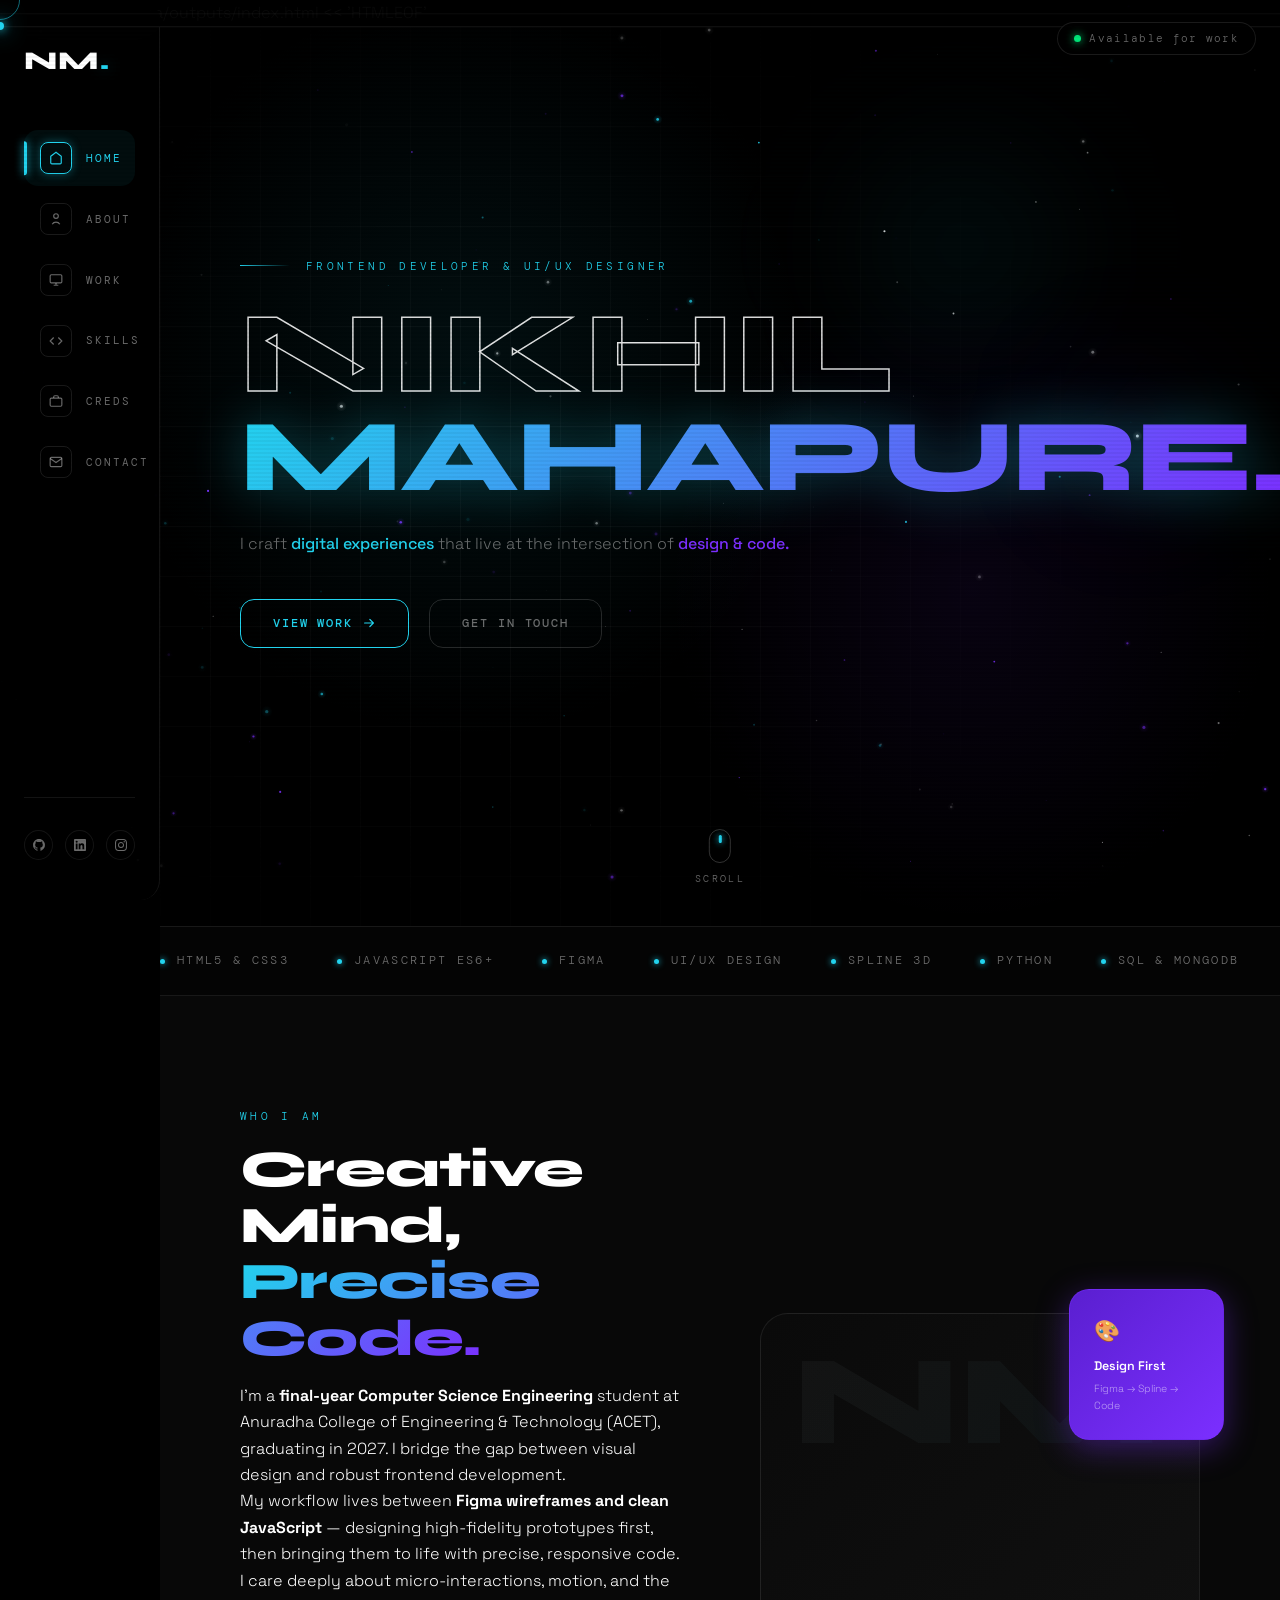
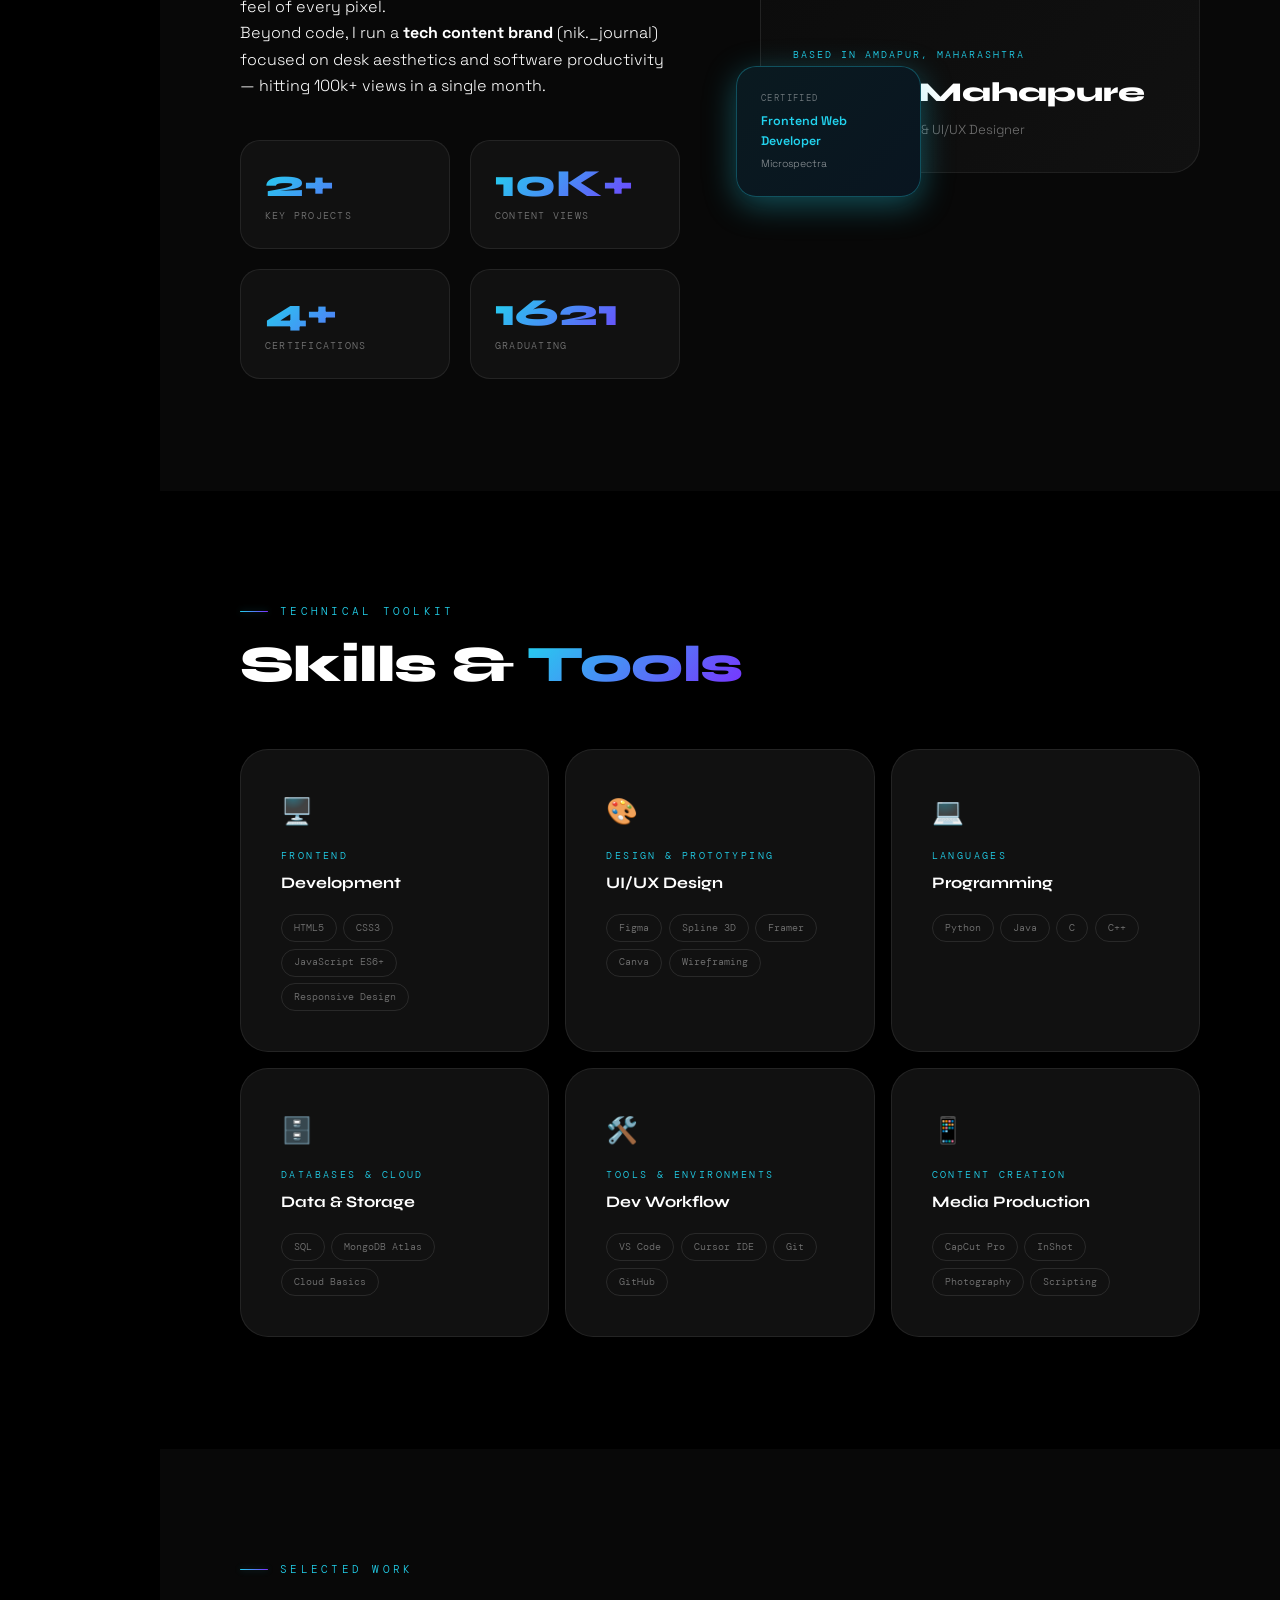
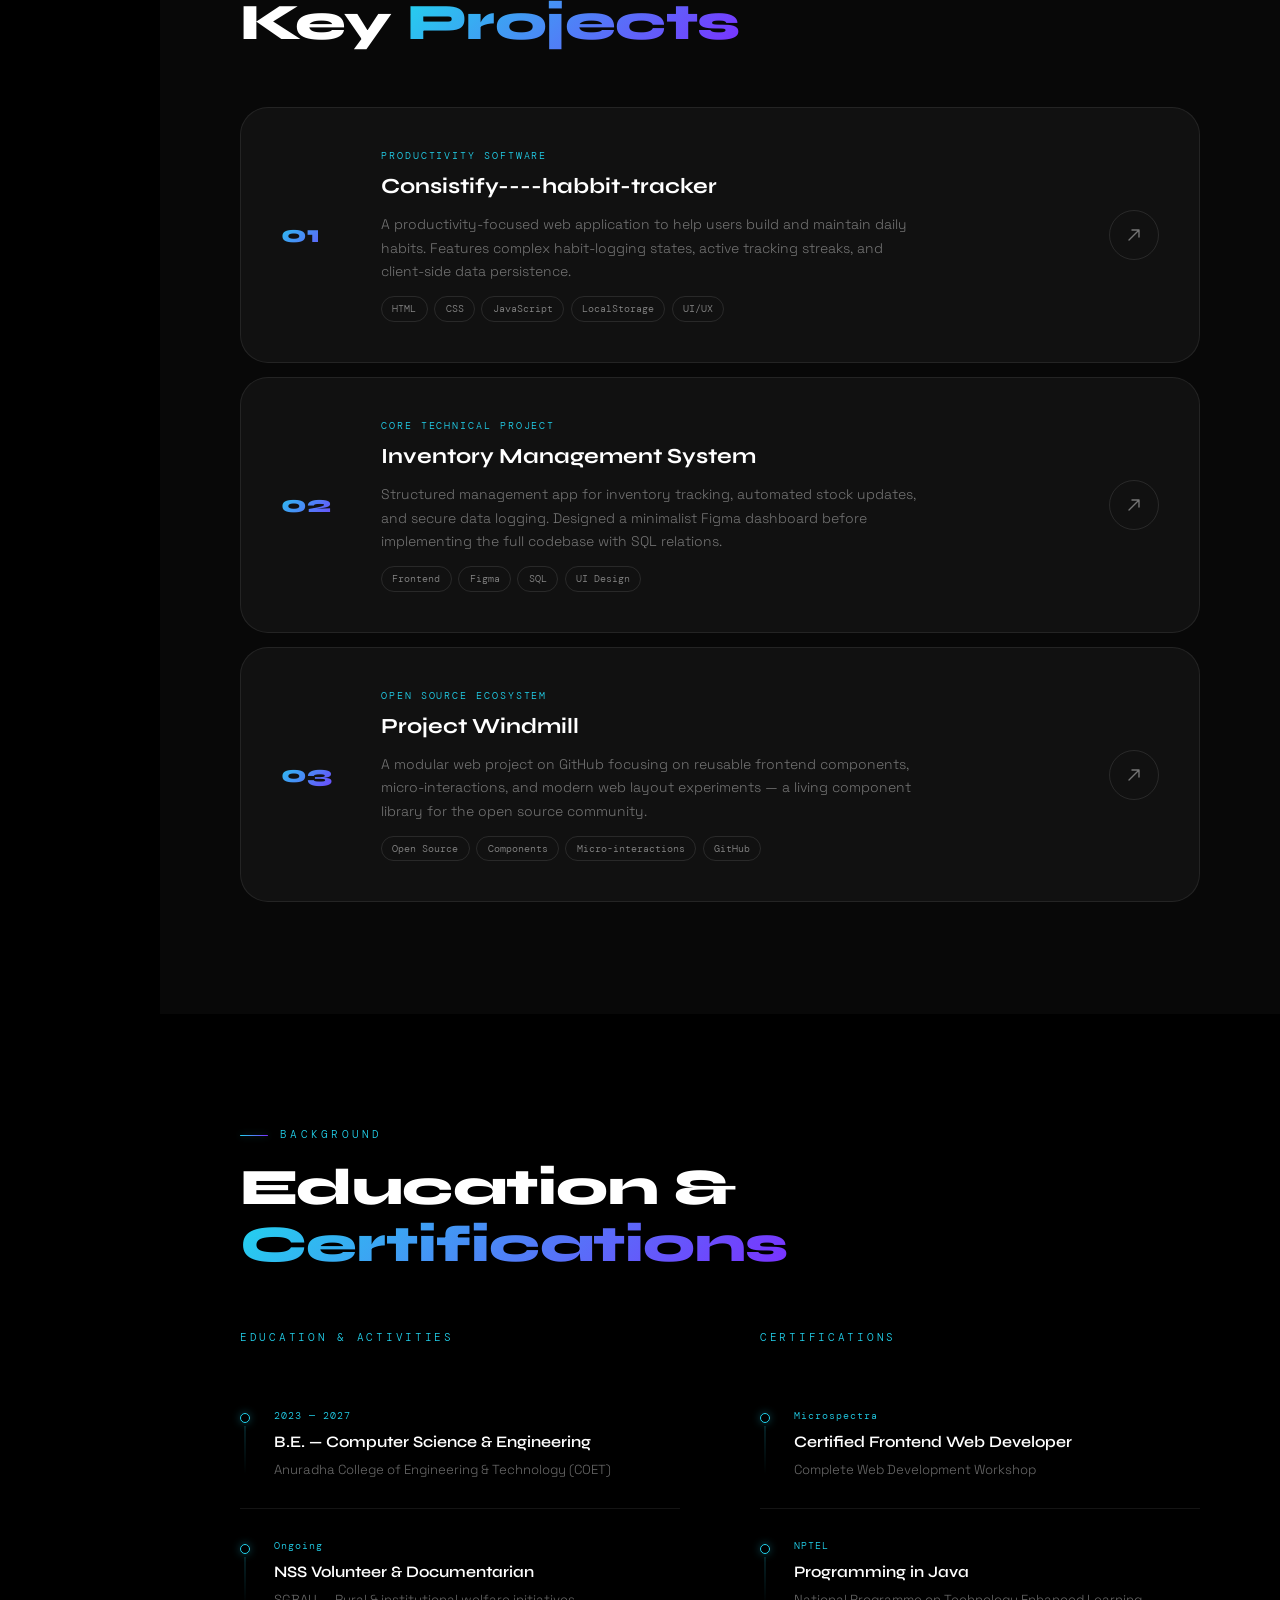
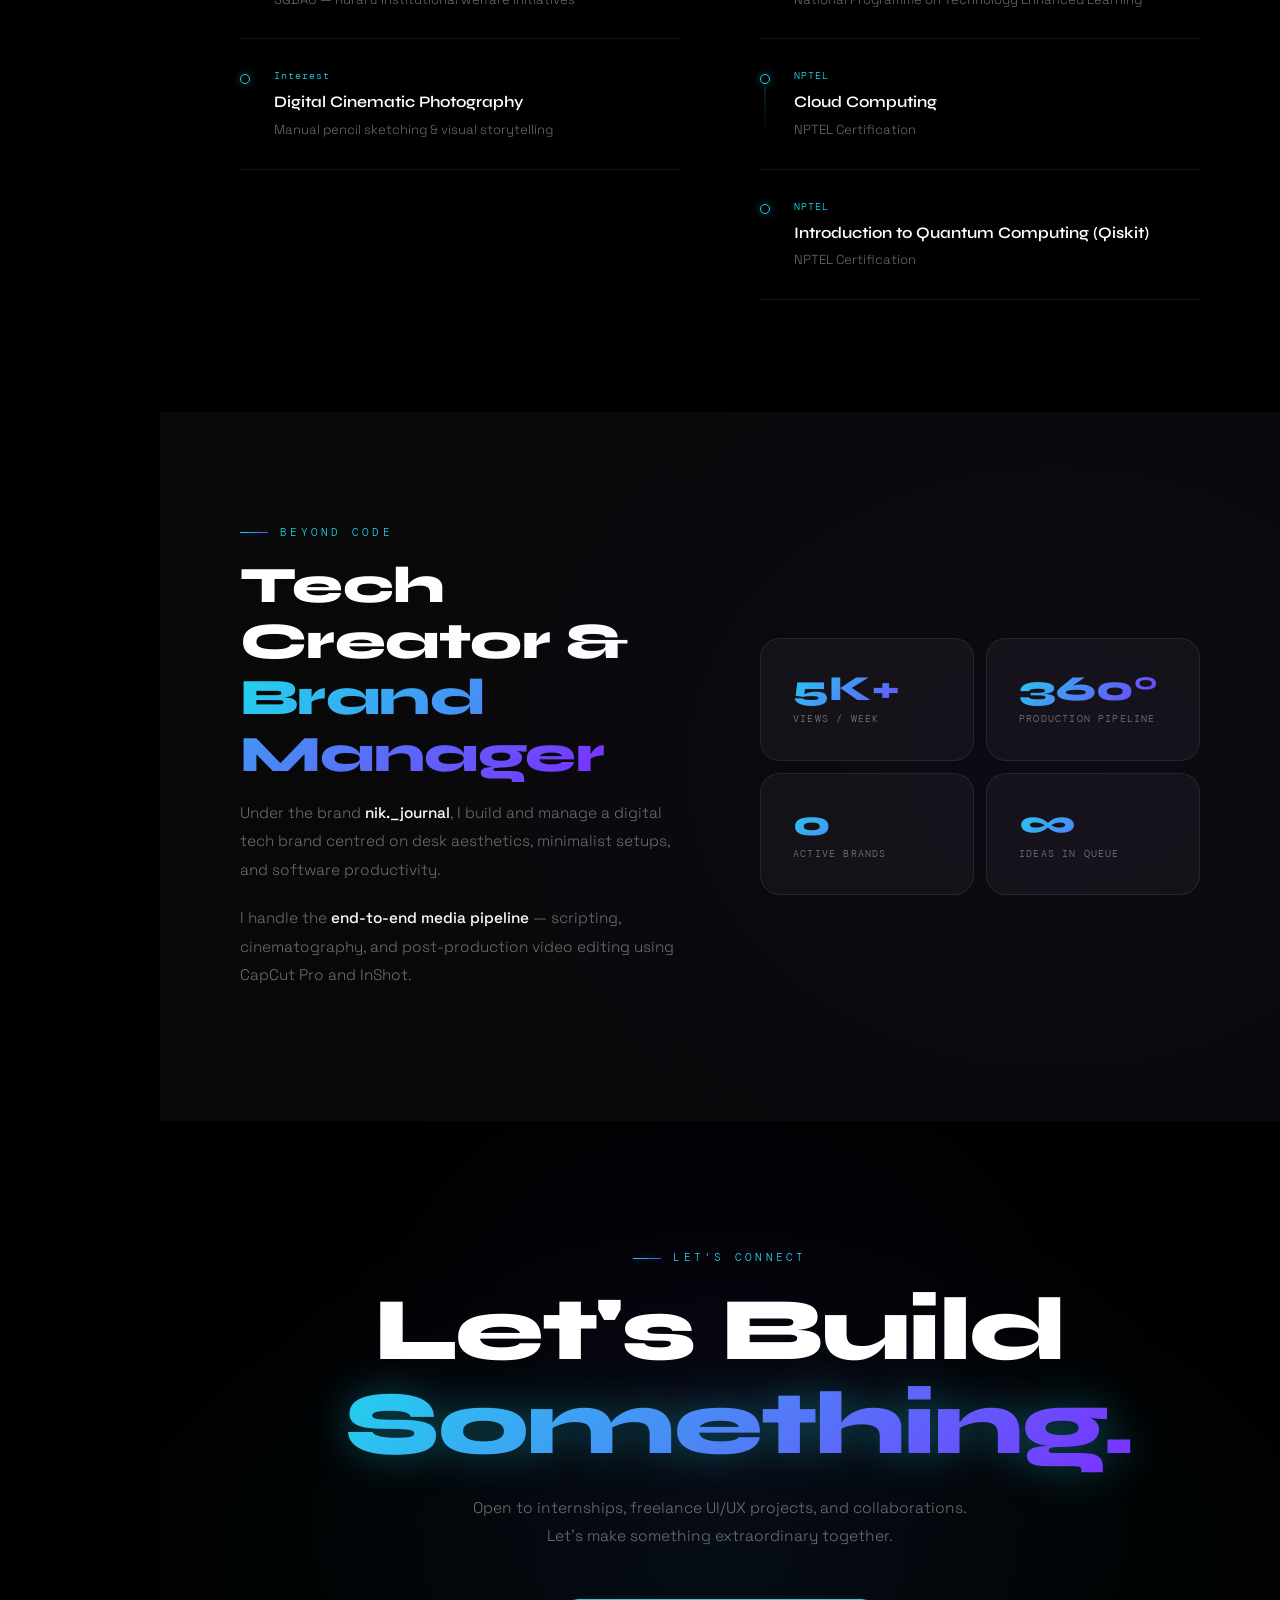
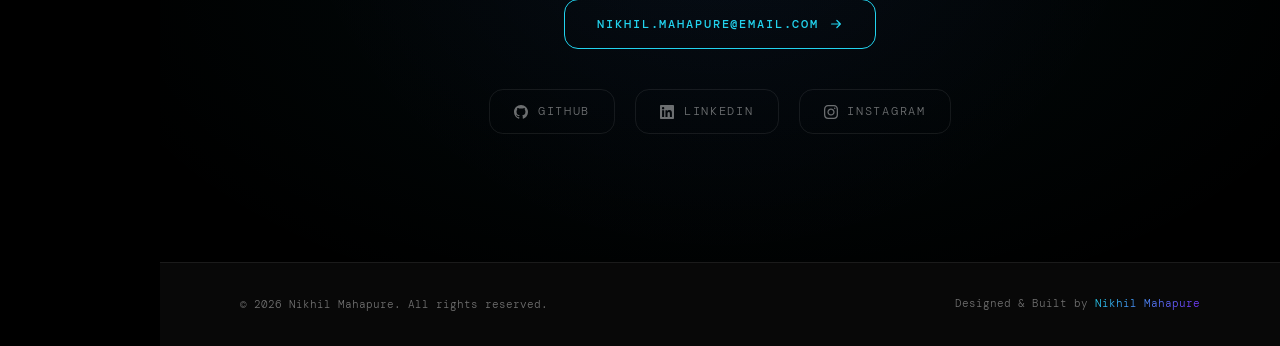
==== commit d8bd7ba8: "." ====
--- a/index.html
+++ b/index.html
@@ -161,9 +161,9 @@
       <div class="reveal">
         <div class="about-label">Who I Am</div>
         <h2 class="sec-title">Creative Mind,<br><span class="grad">Precise Code.</span></h2>
-        <p>I'm a <strong>final-year Computer Science Engineering</strong> student at Anuradha College of Engineering &amp; Technology (COET), graduating in 2027. I bridge the gap between visual design and robust frontend development.</p>
+        <p>I'm a <strong>final-year Computer Science Engineering</strong> student at Anuradha College of Engineering &amp; Technology (ACET), graduating in 2027. I bridge the gap between visual design and robust frontend development.</p>
         <p>My workflow lives between <strong>Figma wireframes and clean JavaScript</strong> — designing high-fidelity prototypes first, then bringing them to life with precise, responsive code. I care deeply about micro-interactions, motion, and the feel of every pixel.</p>
-        <p>Beyond code, I run a <strong>tech content brand</strong> (nik._journal) focused on desk aesthetics and software productivity — hitting 12,000+ views in a single week.</p>
+        <p>Beyond code, I run a <strong>tech content brand</strong> (nik._journal) focused on desk aesthetics and software productivity — hitting 100k+ views in a single month.</p>
         <div class="about-stats">
           <div class="stat-box reveal reveal-delay-1"><div class="stat-num">3+</div><div class="stat-label">Key Projects</div></div>
           <div class="stat-box reveal reveal-delay-2"><div class="stat-num">12K+</div><div class="stat-label">Content Views</div></div>
@@ -206,18 +206,18 @@
       <h2 class="sec-title reveal">Key <span class="grad">Projects</span></h2>
     </div>
     <div class="projects-list">
-      <a class="project-row reveal" href="https://github.com/YOUR_USERNAME/ritual-habit-tracker" target="_blank">
+      <a class="project-row reveal" href="https://github.com/Nikhil-o1/Consistify----habbit-tracker" target="_blank">
         <div class="project-row-glow"></div>
         <div class="project-num">01</div>
         <div class="project-info">
           <div class="project-type">Productivity Software</div>
-          <div class="project-name">Ritual — Habit Tracker</div>
-          <div class="project-desc">A productivity-focused web application to help users build and maintain daily habits. Features complex habit-logging states, active tracking streaks, and client-side data persistence.</div>
+          <div class="project-name">Consistify----habbit-tracker</div>
+          <div class="project-desc">A productivity-focused web application to help users build and maintain daily habits. Features complex habit-logging states, active tracking streaks, and client-side data persistence. </div>
           <div class="project-tags"><span class="project-tag">HTML</span><span class="project-tag">CSS</span><span class="project-tag">JavaScript</span><span class="project-tag">LocalStorage</span><span class="project-tag">UI/UX</span></div>
         </div>
         <div class="project-arrow"><svg width="16" height="16" viewBox="0 0 16 16" fill="none"><path d="M3 13L13 3M13 3H6M13 3v7" stroke="currentColor" stroke-width="1.4" stroke-linecap="round" stroke-linejoin="round"/></svg></div>
       </a>
-      <a class="project-row reveal reveal-delay-1" href="https://github.com/YOUR_USERNAME/inventory-management-system" target="_blank">
+      <a class="project-row reveal reveal-delay-1" href="https://github.com/Nikhil-o1/Inventory-Management-System" target="_blank">
         <div class="project-row-glow"></div>
         <div class="project-num">02</div>
         <div class="project-info">
@@ -228,7 +228,7 @@
         </div>
         <div class="project-arrow"><svg width="16" height="16" viewBox="0 0 16 16" fill="none"><path d="M3 13L13 3M13 3H6M13 3v7" stroke="currentColor" stroke-width="1.4" stroke-linecap="round" stroke-linejoin="round"/></svg></div>
       </a>
-      <a class="project-row reveal reveal-delay-2" href="https://github.com/YOUR_USERNAME/project-windmill" target="_blank">
+      <a class="project-row reveal reveal-delay-2" href="https://github.com/Nikhil-o1/Project-windmill" target="_blank">
         <div class="project-row-glow"></div>
         <div class="project-num">03</div>
         <div class="project-info">
@@ -276,7 +276,7 @@
         <div class="sec-label">Beyond Code</div>
         <h2 class="sec-title">Tech Creator &amp;<br><span class="grad">Brand Manager</span></h2>
         <div class="creator-text">
-          <p>Under the brand <strong>Atharv the Creator / nik._journal</strong>, I build and manage a digital tech brand centred on desk aesthetics, minimalist setups, and software productivity.</p>
+          <p>Under the brand <strong>nik._journal</strong>, I build and manage a digital tech brand centred on desk aesthetics, minimalist setups, and software productivity.</p>
           <p>I handle the <strong>end-to-end media pipeline</strong> — scripting, cinematography, and post-production video editing using CapCut Pro and InShot.</p>
         </div>
       </div>
@@ -298,9 +298,9 @@
       <p class="contact-sub reveal reveal-delay-2">Open to internships, freelance UI/UX projects, and collaborations.<br>Let's make something extraordinary together.</p>
       <a href="mailto:nikhil.mahapure@email.com" class="btn-neon reveal reveal-delay-3" style="display:inline-flex;">nikhil.mahapure@email.com <svg width="14" height="14" viewBox="0 0 16 16" fill="none"><path d="M3 8h10M9 4l4 4-4 4" stroke="currentColor" stroke-width="1.4" stroke-linecap="round" stroke-linejoin="round"/></svg></a>
       <div class="contact-links reveal reveal-delay-4">
-        <a href="https://github.com/YOUR_USERNAME" target="_blank" class="contact-link"><svg width="14" height="14" viewBox="0 0 24 24" fill="currentColor"><path d="M12 0C5.37 0 0 5.37 0 12c0 5.3 3.44 9.8 8.2 11.37.6.11.82-.26.82-.58v-2.03c-3.34.73-4.04-1.61-4.04-1.61-.54-1.37-1.32-1.74-1.32-1.74-1.08-.74.08-.73.08-.73 1.2.09 1.83 1.23 1.83 1.23 1.06 1.82 2.79 1.29 3.47.99.11-.77.41-1.3.75-1.6-2.66-.3-5.47-1.33-5.47-5.93 0-1.31.47-2.38 1.24-3.22-.13-.3-.54-1.52.12-3.18 0 0 1.01-.32 3.3 1.23a11.5 11.5 0 0 1 3-.4c1.02.01 2.04.14 3 .4 2.28-1.55 3.29-1.23 3.29-1.23.66 1.66.25 2.88.12 3.18.77.84 1.24 1.91 1.24 3.22 0 4.61-2.81 5.63-5.48 5.92.43.37.81 1.1.81 2.22v3.29c0 .32.22.7.82.58C20.56 21.8 24 17.3 24 12c0-6.63-5.37-12-12-12z"/></svg>GitHub</a>
+        <a href="https://github.com/Nikhil-o1" target="_blank" class="contact-link"><svg width="14" height="14" viewBox="0 0 24 24" fill="currentColor"><path d="M12 0C5.37 0 0 5.37 0 12c0 5.3 3.44 9.8 8.2 11.37.6.11.82-.26.82-.58v-2.03c-3.34.73-4.04-1.61-4.04-1.61-.54-1.37-1.32-1.74-1.32-1.74-1.08-.74.08-.73.08-.73 1.2.09 1.83 1.23 1.83 1.23 1.06 1.82 2.79 1.29 3.47.99.11-.77.41-1.3.75-1.6-2.66-.3-5.47-1.33-5.47-5.93 0-1.31.47-2.38 1.24-3.22-.13-.3-.54-1.52.12-3.18 0 0 1.01-.32 3.3 1.23a11.5 11.5 0 0 1 3-.4c1.02.01 2.04.14 3 .4 2.28-1.55 3.29-1.23 3.29-1.23.66 1.66.25 2.88.12 3.18.77.84 1.24 1.91 1.24 3.22 0 4.61-2.81 5.63-5.48 5.92.43.37.81 1.1.81 2.22v3.29c0 .32.22.7.82.58C20.56 21.8 24 17.3 24 12c0-6.63-5.37-12-12-12z"/></svg>GitHub</a>
         <a href="https://linkedin.com/in/yourprofile" target="_blank" class="contact-link"><svg width="14" height="14" viewBox="0 0 24 24" fill="currentColor"><path d="M20.45 20.45h-3.55v-5.57c0-1.33-.02-3.04-1.85-3.04-1.85 0-2.14 1.45-2.14 2.94v5.67H9.36V9h3.41v1.56h.05c.47-.9 1.63-1.85 3.35-1.85 3.58 0 4.24 2.36 4.24 5.43v6.31zM5.34 7.43a2.06 2.06 0 1 1 0-4.12 2.06 2.06 0 0 1 0 4.12zM7.12 20.45H3.57V9h3.55v11.45zM22.22 0H1.77C.79 0 0 .77 0 1.73v20.54C0 23.23.79 24 1.77 24h20.44C23.2 24 24 23.23 24 22.27V1.73C24 .77 23.2 0 22.22 0z"/></svg>LinkedIn</a>
-        <a href="https://instagram.com/nik._journal" target="_blank" class="contact-link"><svg width="14" height="14" viewBox="0 0 24 24" fill="currentColor"><path d="M12 2.163c3.204 0 3.584.012 4.85.07 3.252.148 4.771 1.691 4.919 4.919.058 1.265.069 1.645.069 4.849 0 3.205-.012 3.584-.069 4.849-.149 3.225-1.664 4.771-4.919 4.919-1.266.058-1.644.07-4.85.07-3.204 0-3.584-.012-4.849-.07-3.26-.149-4.771-1.699-4.919-4.92-.058-1.265-.07-1.644-.07-4.849 0-3.204.013-3.583.07-4.849.149-3.227 1.664-4.771 4.919-4.919 1.266-.057 1.645-.069 4.849-.069zm0-2.163c-3.259 0-3.667.014-4.947.072-4.358.2-6.78 2.618-6.98 6.98-.059 1.281-.073 1.689-.073 4.948 0 3.259.014 3.668.072 4.948.2 4.358 2.618 6.78 6.98 6.98 1.281.058 1.689.072 4.948.072 3.259 0 3.668-.014 4.948-.072 4.354-.2 6.782-2.618 6.979-6.98.059-1.28.073-1.689.073-4.948 0-3.259-.014-3.667-.072-4.947-.196-4.354-2.617-6.78-6.979-6.98-1.281-.059-1.69-.073-4.949-.073zm0 5.838c-3.403 0-6.162 2.759-6.162 6.162s2.759 6.163 6.162 6.163 6.162-2.759 6.162-6.163c0-3.403-2.759-6.162-6.162-6.162zm0 10.162c-2.209 0-4-1.79-4-4 0-2.209 1.791-4 4-4s4 1.791 4 4c0 2.21-1.791 4-4 4zm6.406-11.845c-.796 0-1.441.645-1.441 1.44s.645 1.44 1.441 1.44c.795 0 1.439-.645 1.439-1.44s-.644-1.44-1.439-1.44z"/></svg>Instagram</a>
+        <a href="https://www.instagram.com/nik._journal/" target="_blank" class="contact-link"><svg width="14" height="14" viewBox="0 0 24 24" fill="currentColor"><path d="M12 2.163c3.204 0 3.584.012 4.85.07 3.252.148 4.771 1.691 4.919 4.919.058 1.265.069 1.645.069 4.849 0 3.205-.012 3.584-.069 4.849-.149 3.225-1.664 4.771-4.919 4.919-1.266.058-1.644.07-4.85.07-3.204 0-3.584-.012-4.849-.07-3.26-.149-4.771-1.699-4.919-4.92-.058-1.265-.07-1.644-.07-4.849 0-3.204.013-3.583.07-4.849.149-3.227 1.664-4.771 4.919-4.919 1.266-.057 1.645-.069 4.849-.069zm0-2.163c-3.259 0-3.667.014-4.947.072-4.358.2-6.78 2.618-6.98 6.98-.059 1.281-.073 1.689-.073 4.948 0 3.259.014 3.668.072 4.948.2 4.358 2.618 6.78 6.98 6.98 1.281.058 1.689.072 4.948.072 3.259 0 3.668-.014 4.948-.072 4.354-.2 6.782-2.618 6.979-6.98.059-1.28.073-1.689.073-4.948 0-3.259-.014-3.667-.072-4.947-.196-4.354-2.617-6.78-6.979-6.98-1.281-.059-1.69-.073-4.949-.073zm0 5.838c-3.403 0-6.162 2.759-6.162 6.162s2.759 6.163 6.162 6.163 6.162-2.759 6.162-6.163c0-3.403-2.759-6.162-6.162-6.162zm0 10.162c-2.209 0-4-1.79-4-4 0-2.209 1.791-4 4-4s4 1.791 4 4c0 2.21-1.791 4-4 4zm6.406-11.845c-.796 0-1.441.645-1.441 1.44s.645 1.44 1.441 1.44c.795 0 1.439-.645 1.439-1.44s-.644-1.44-1.439-1.44z"/></svg>Instagram</a>
       </div>
     </div>
   </section>
--- a/style.css
+++ b/style.css
@@ -103,7 +103,7 @@
   /* Mone-style: outline white + cyan fill */
   color: transparent;
   -webkit-text-stroke: 2px rgba(255,255,255,0.9);
-  background: linear-gradient(135deg, var(--cyan), var(--violet));
+  background: linear-gradient(135deg, var(--violet), var(--cyan));
   -webkit-background-clip: text;
   background-clip: text;
   filter: drop-shadow(0 0 28px var(--glow-c));
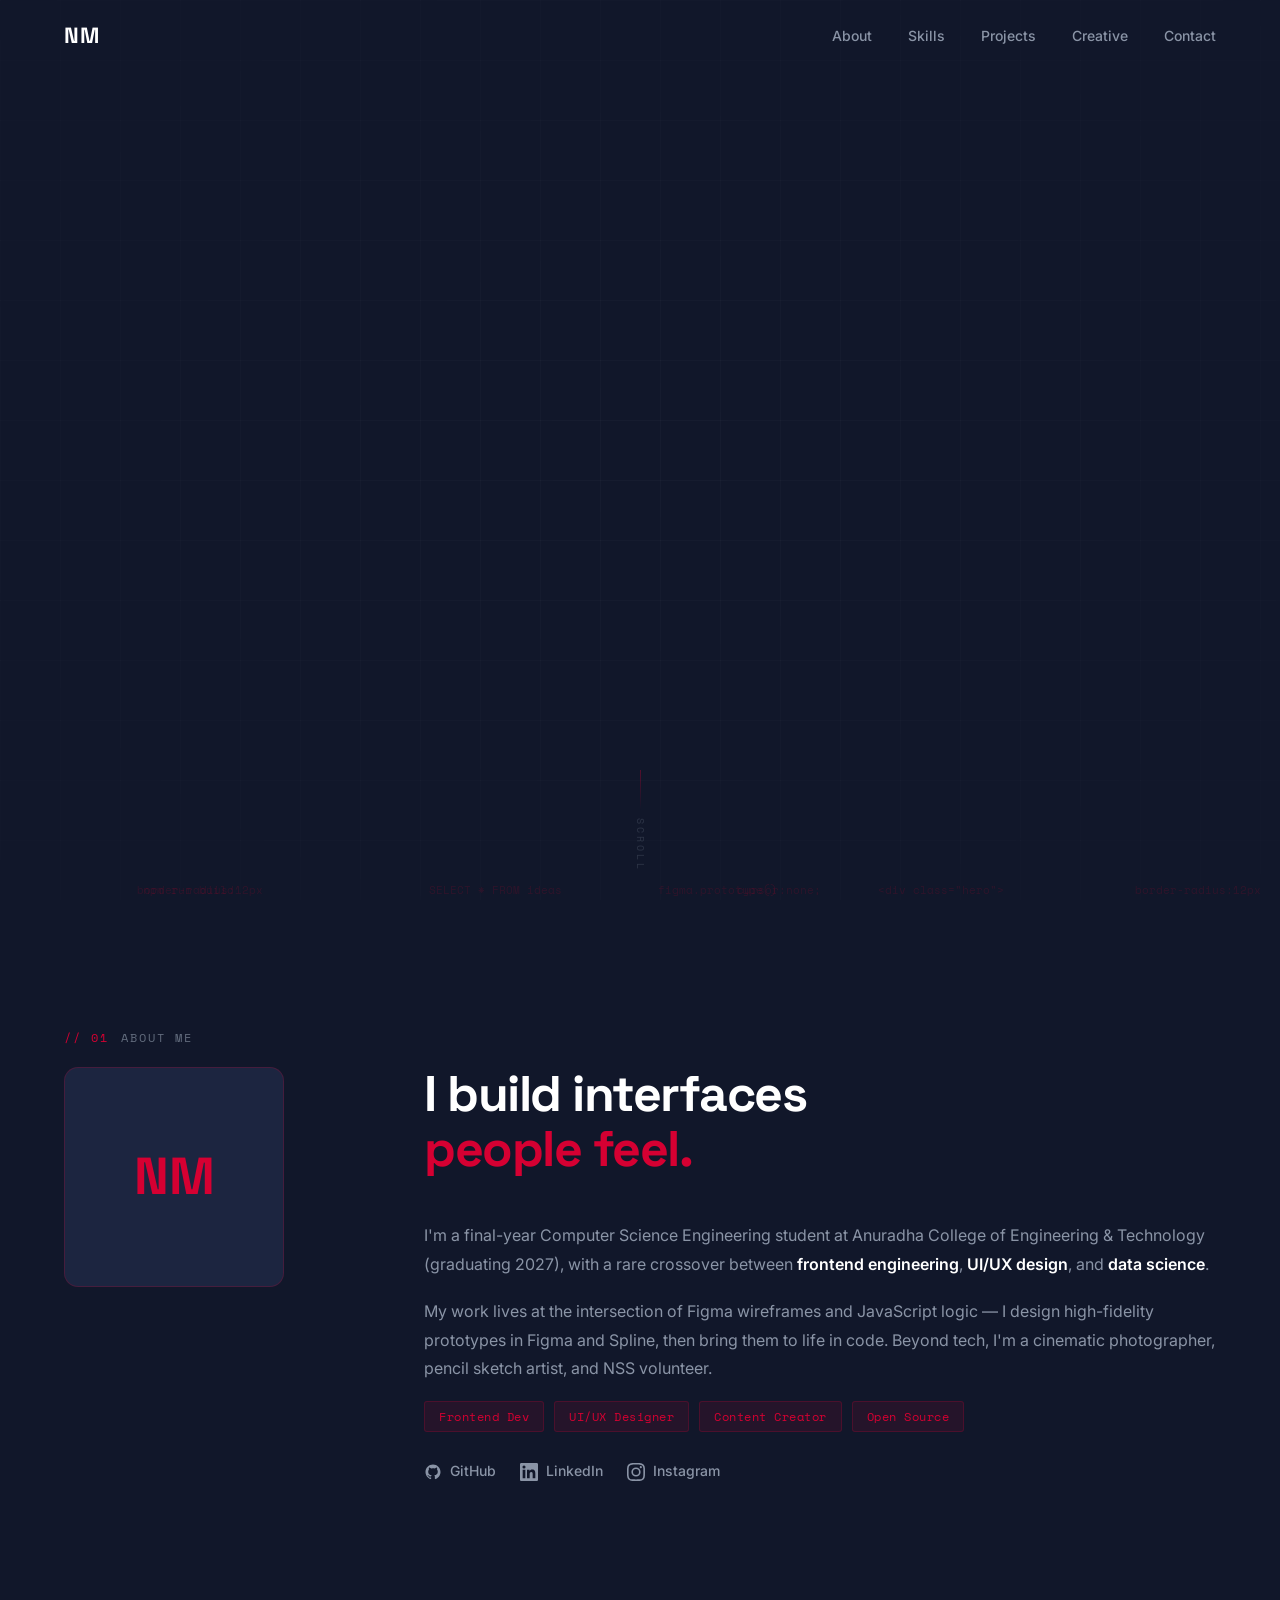
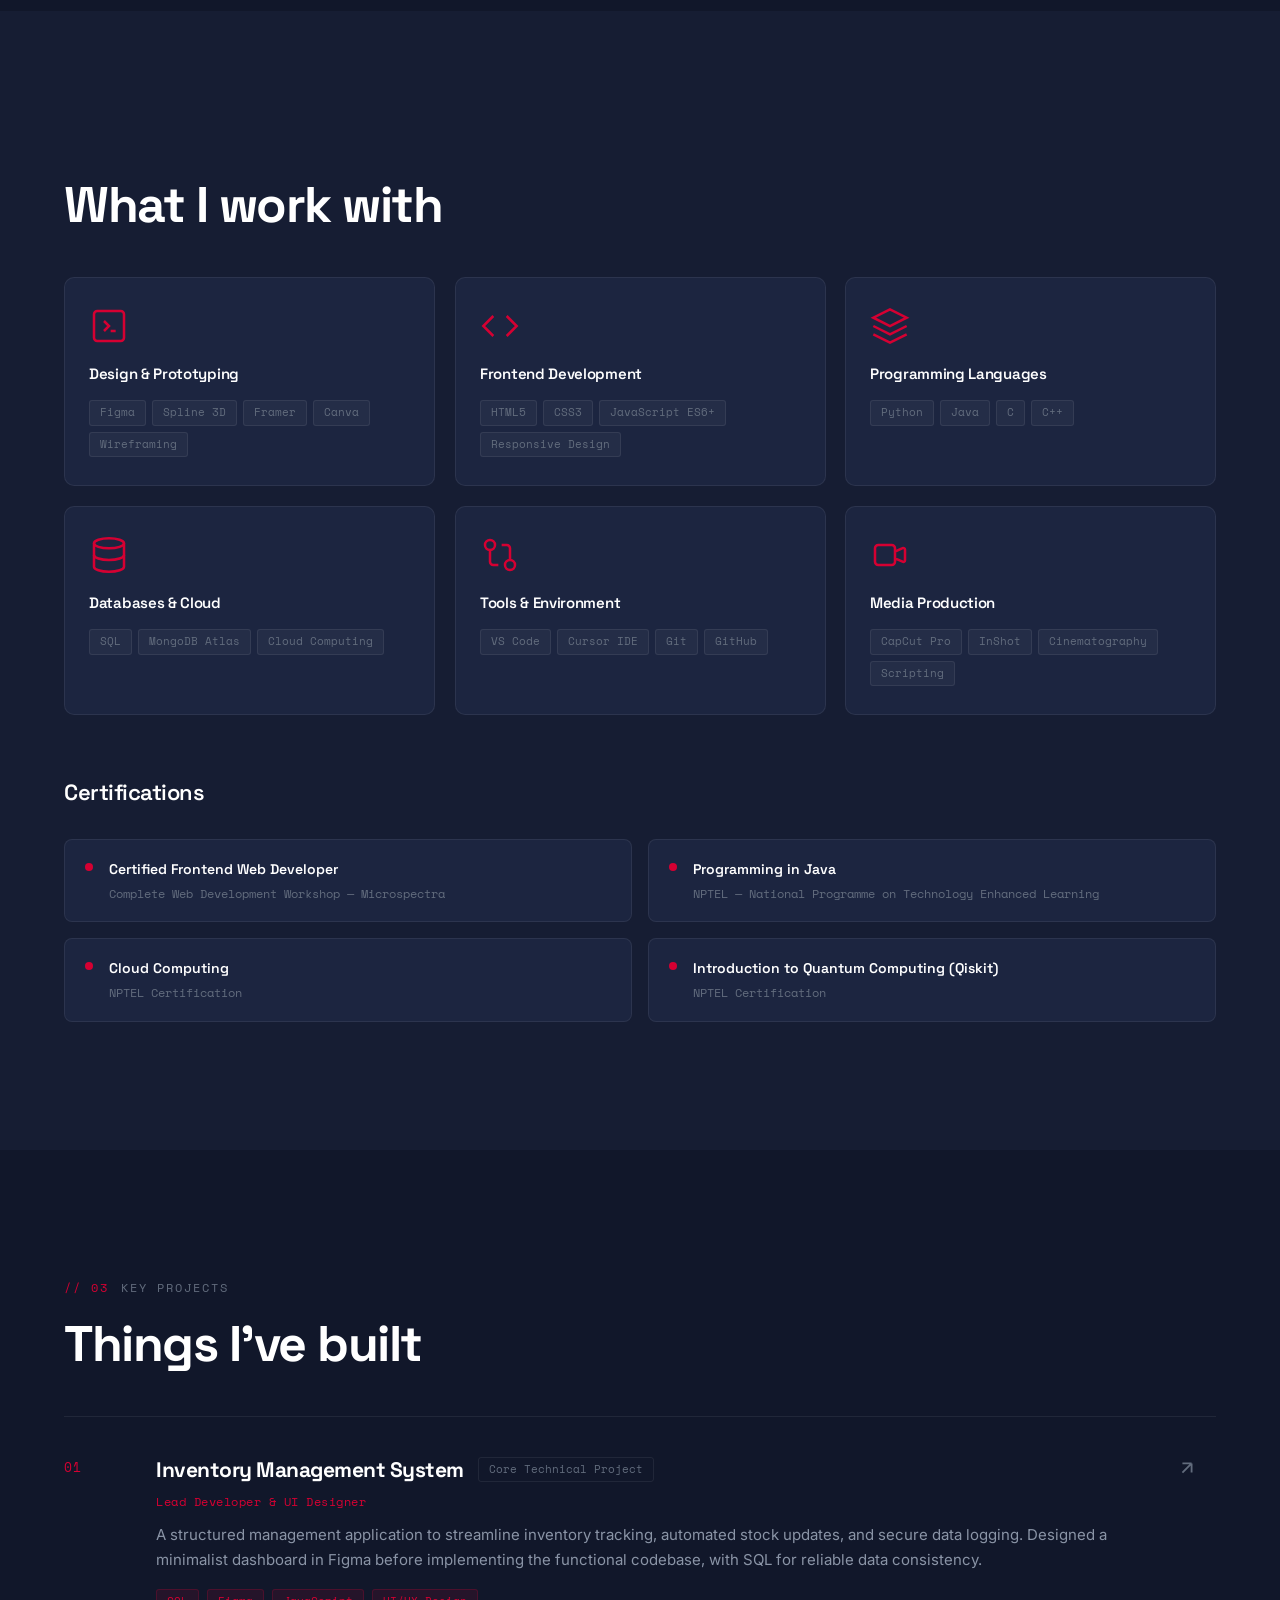
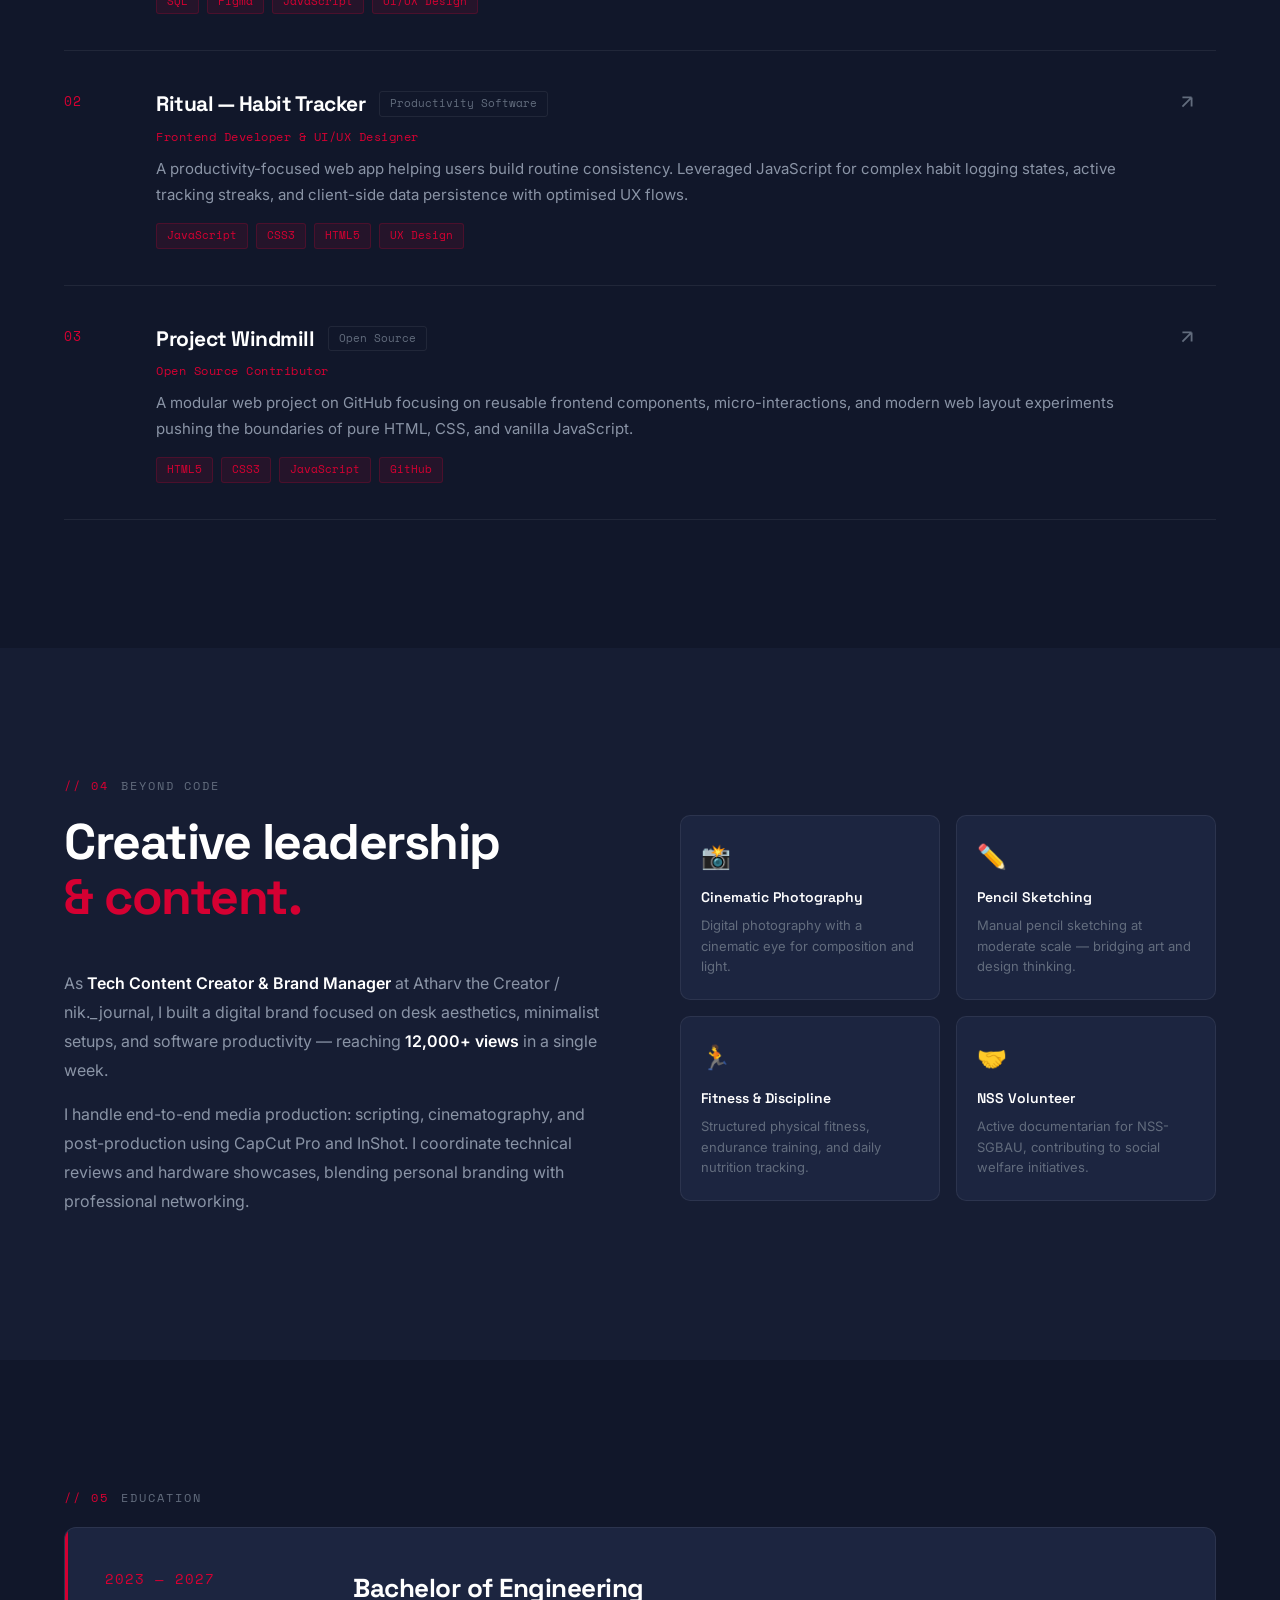
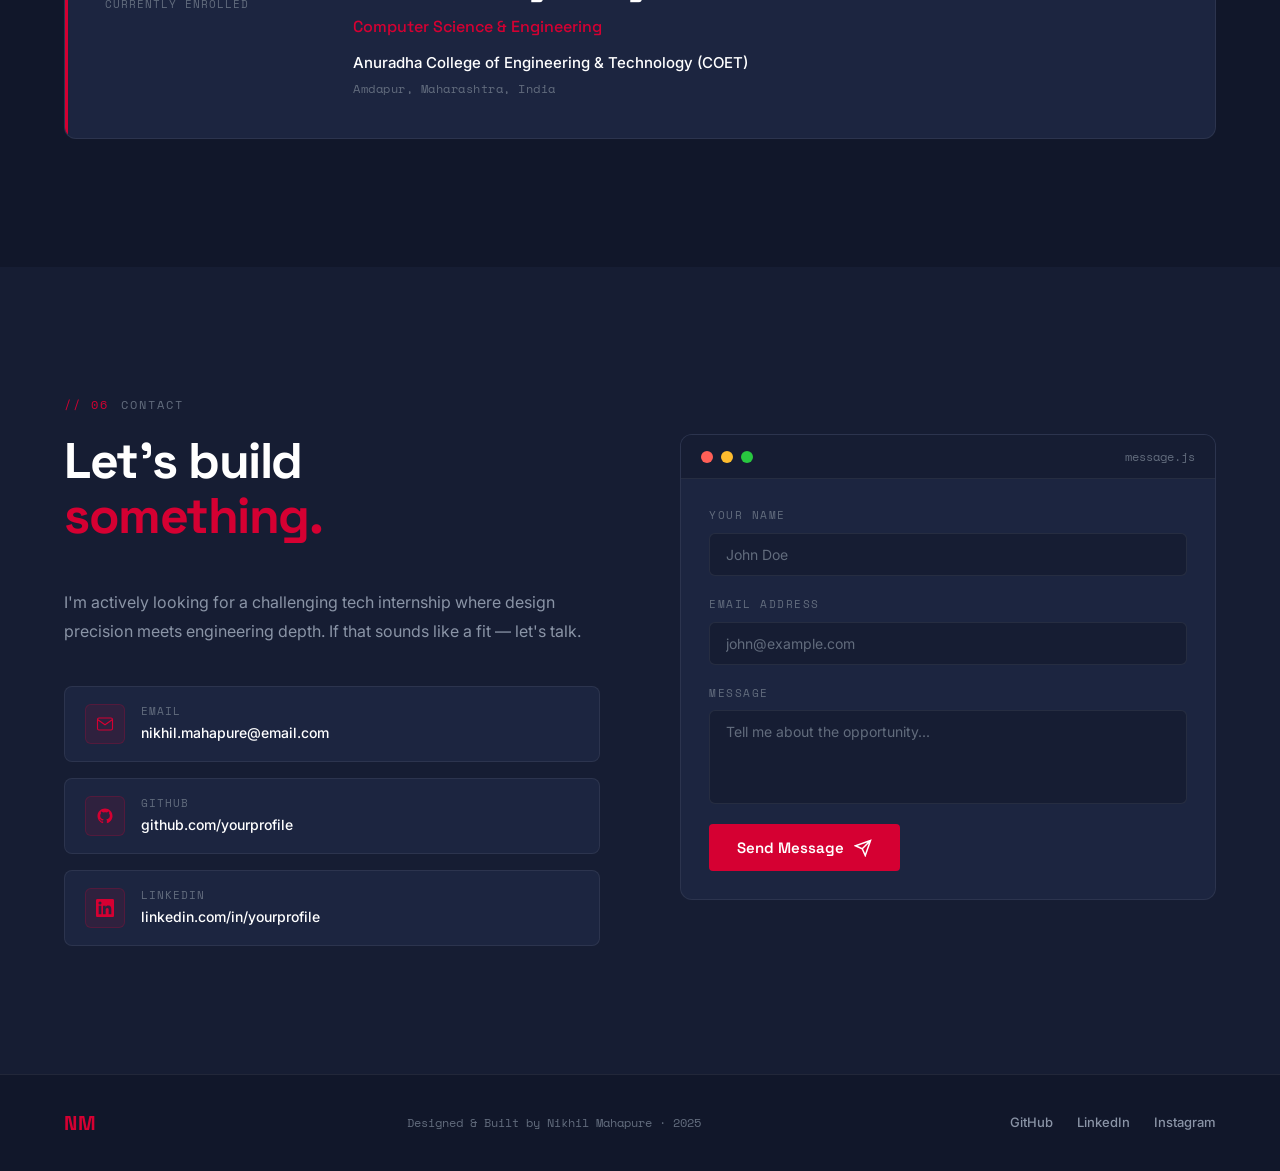
==== commit ea720fa2: "==" ====
--- a/index.html
+++ b/index.html
@@ -1,317 +1,435 @@
-cat > /mnt/user-data/outputs/index.html << 'HTMLEOF'
 <!DOCTYPE html>
 <html lang="en">
 <head>
   <meta charset="UTF-8" />
-  <meta name="viewport" content="width=device-width, initial-scale=1.0, maximum-scale=1.0" />
+  <meta name="viewport" content="width=device-width, initial-scale=1.0" />
   <title>Nikhil Mahapure — Frontend Developer & UI/UX Designer</title>
   <link rel="preconnect" href="https://fonts.googleapis.com" />
   <link rel="preconnect" href="https://fonts.gstatic.com" crossorigin />
-  <link href="https://fonts.googleapis.com/css2?family=Space+Grotesk:wght@300;400;500;600;700&family=Syne:wght@400;500;600;700;800&family=DM+Mono:wght@300;400;500&display=swap" rel="stylesheet" />
-  <link rel="stylesheet" href="style.css" />
+  <link href="https://fonts.googleapis.com/css2?family=Space+Grotesk:wght@300;400;500;600;700&family=Inter:wght@300;400;500;600&family=Space+Mono:wght@400;700&display=swap" rel="stylesheet" />
+  <link rel="stylesheet" href="style1.css" />
 </head>
 <body>
 
-<!-- ── LOADER ── -->
-<div id="loader">
-  <div class="loader-inner">
-    <div class="loader-logo">NM<span>.</span></div>
-    <div class="loader-bar-track"><div class="loader-bar-fill" id="loaderBar"></div></div>
-    <div class="loader-label">Loading Portfolio<span class="loader-dots"><span>.</span><span>.</span><span>.</span></span></div>
+  <!-- CURSOR -->
+  <div class="cursor-dot" id="cursorDot"></div>
+  <div class="cursor-ring" id="cursorRing"></div>
+
+  <!-- LOADER -->
+  <div class="loader" id="loader">
+    <div class="loader-inner">
+      <svg class="loader-svg" viewBox="0 0 160 80" fill="none" xmlns="http://www.w3.org/2000/svg">
+        <text class="loader-initials" x="50%" y="60%" dominant-baseline="middle" text-anchor="middle">NM</text>
+      </svg>
+      <div class="loader-line-wrap"><div class="loader-line"></div></div>
+      <span class="loader-label">Loading portfolio<span class="loader-dots">...</span></span>
+    </div>
   </div>
-</div>
-
-<!-- ── STARFIELD ── -->
-<canvas id="starfield"></canvas>
-
-<!-- ── CURSOR ── -->
-<div id="cursor-dot"></div>
-<div id="cursor-ring"></div>
-
-<!-- ── AVAILABILITY BADGE ── -->
-<div class="availability-badge">
-  <div class="availability-dot"></div>
-  Available for work
-</div>
-
-<!-- ── MOBILE NAV ── -->
-<div id="mobile-nav">
-  <a href="#hero" class="mob-logo">NM<span>.</span></a>
-  <button class="mob-menu-btn" id="mobMenuBtn" aria-label="Menu">
-    <span></span><span></span><span></span>
-  </button>
-</div>
-<div id="mob-drawer">
-  <a href="#hero"       class="mob-link">Home</a>
-  <a href="#about"      class="mob-link">About</a>
-  <a href="#projects"   class="mob-link">Work</a>
-  <a href="#skills"     class="mob-link">Skills</a>
-  <a href="#experience" class="mob-link">Creds</a>
-  <a href="#contact"    class="mob-link">Contact</a>
-</div>
-
-<!-- ── SIDEBAR ── -->
-<aside id="sidebar">
-  <a href="#hero" class="sidebar-logo">NM<span>.</span></a>
-  <nav class="sidebar-nav">
-    <a href="#hero"       class="sidebar-item active" data-section="hero">
-      <div class="sidebar-icon"><svg width="14" height="14" viewBox="0 0 24 24" fill="none" stroke="currentColor" stroke-width="2"><path d="M3 9l9-7 9 7v11a2 2 0 01-2 2H5a2 2 0 01-2-2z"/></svg></div>Home
-    </a>
-    <a href="#about"      class="sidebar-item" data-section="about">
-      <div class="sidebar-icon"><svg width="14" height="14" viewBox="0 0 24 24" fill="none" stroke="currentColor" stroke-width="2"><circle cx="12" cy="7" r="4"/><path d="M5.5 21a7.5 7.5 0 0113 0"/></svg></div>About
-    </a>
-    <a href="#projects"   class="sidebar-item" data-section="projects">
-      <div class="sidebar-icon"><svg width="14" height="14" viewBox="0 0 24 24" fill="none" stroke="currentColor" stroke-width="2"><rect x="2" y="3" width="20" height="14" rx="2"/><path d="M8 21h8M12 17v4"/></svg></div>Work
-    </a>
-    <a href="#skills"     class="sidebar-item" data-section="skills">
-      <div class="sidebar-icon"><svg width="14" height="14" viewBox="0 0 24 24" fill="none" stroke="currentColor" stroke-width="2"><polyline points="16 18 22 12 16 6"/><polyline points="8 6 2 12 8 18"/></svg></div>Skills
-    </a>
-    <a href="#experience" class="sidebar-item" data-section="experience">
-      <div class="sidebar-icon"><svg width="14" height="14" viewBox="0 0 24 24" fill="none" stroke="currentColor" stroke-width="2"><rect x="2" y="7" width="20" height="14" rx="2"/><path d="M16 7V5a2 2 0 00-2-2h-4a2 2 0 00-2 2v2"/></svg></div>Creds
-    </a>
-    <a href="#contact"    class="sidebar-item" data-section="contact">
-      <div class="sidebar-icon"><svg width="14" height="14" viewBox="0 0 24 24" fill="none" stroke="currentColor" stroke-width="2"><path d="M4 4h16c1.1 0 2 .9 2 2v12c0 1.1-.9 2-2 2H4c-1.1 0-2-.9-2-2V6c0-1.1.9-2 2-2z"/><polyline points="22,6 12,13 2,6"/></svg></div>Contact
-    </a>
+
+  <!-- NAV -->
+  <nav class="nav" id="nav">
+    <a href="#hero" class="nav-logo magnetic"><span class="logo-nm">NM</span></a>
+    <div class="nav-links">
+      <a href="#about"    class="nav-link magnetic">About</a>
+      <a href="#skills"   class="nav-link magnetic">Skills</a>
+      <a href="#projects" class="nav-link magnetic">Projects</a>
+      <a href="#creative" class="nav-link magnetic">Creative</a>
+      <a href="#contact"  class="nav-link magnetic">Contact</a>
+    </div>
+    <button class="nav-menu-btn" id="menuBtn" aria-label="Toggle menu">
+      <span></span><span></span><span></span>
+    </button>
   </nav>
-  <div class="sidebar-bottom">
-    <a href="https://github.com/YOUR_USERNAME" target="_blank" class="sidebar-social">
-      <svg width="12" height="12" viewBox="0 0 24 24" fill="currentColor"><path d="M12 0C5.37 0 0 5.37 0 12c0 5.3 3.44 9.8 8.2 11.37.6.11.82-.26.82-.58v-2.03c-3.34.73-4.04-1.61-4.04-1.61-.54-1.37-1.32-1.74-1.32-1.74-1.08-.74.08-.73.08-.73 1.2.09 1.83 1.23 1.83 1.23 1.06 1.82 2.79 1.29 3.47.99.11-.77.41-1.3.75-1.6-2.66-.3-5.47-1.33-5.47-5.93 0-1.31.47-2.38 1.24-3.22-.13-.3-.54-1.52.12-3.18 0 0 1.01-.32 3.3 1.23a11.5 11.5 0 0 1 3-.4c1.02.01 2.04.14 3 .4 2.28-1.55 3.29-1.23 3.29-1.23.66 1.66.25 2.88.12 3.18.77.84 1.24 1.91 1.24 3.22 0 4.61-2.81 5.63-5.48 5.92.43.37.81 1.1.81 2.22v3.29c0 .32.22.7.82.58C20.56 21.8 24 17.3 24 12c0-6.63-5.37-12-12-12z"/></svg>
-    </a>
-    <a href="https://linkedin.com/in/yourprofile" target="_blank" class="sidebar-social">
-      <svg width="12" height="12" viewBox="0 0 24 24" fill="currentColor"><path d="M20.45 20.45h-3.55v-5.57c0-1.33-.02-3.04-1.85-3.04-1.85 0-2.14 1.45-2.14 2.94v5.67H9.36V9h3.41v1.56h.05c.47-.9 1.63-1.85 3.35-1.85 3.58 0 4.24 2.36 4.24 5.43v6.31zM5.34 7.43a2.06 2.06 0 1 1 0-4.12 2.06 2.06 0 0 1 0 4.12zM7.12 20.45H3.57V9h3.55v11.45zM22.22 0H1.77C.79 0 0 .77 0 1.73v20.54C0 23.23.79 24 1.77 24h20.44C23.2 24 24 23.23 24 22.27V1.73C24 .77 23.2 0 22.22 0z"/></svg>
-    </a>
-    <a href="https://instagram.com/nik._journal" target="_blank" class="sidebar-social">
-      <svg width="12" height="12" viewBox="0 0 24 24" fill="currentColor"><path d="M12 2.163c3.204 0 3.584.012 4.85.07 3.252.148 4.771 1.691 4.919 4.919.058 1.265.069 1.645.069 4.849 0 3.205-.012 3.584-.069 4.849-.149 3.225-1.664 4.771-4.919 4.919-1.266.058-1.644.07-4.85.07-3.204 0-3.584-.012-4.849-.07-3.26-.149-4.771-1.699-4.919-4.92-.058-1.265-.07-1.644-.07-4.849 0-3.204.013-3.583.07-4.849.149-3.227 1.664-4.771 4.919-4.919 1.266-.057 1.645-.069 4.849-.069zm0-2.163c-3.259 0-3.667.014-4.947.072-4.358.2-6.78 2.618-6.98 6.98-.059 1.281-.073 1.689-.073 4.948 0 3.259.014 3.668.072 4.948.2 4.358 2.618 6.78 6.98 6.98 1.281.058 1.689.072 4.948.072 3.259 0 3.668-.014 4.948-.072 4.354-.2 6.782-2.618 6.979-6.98.059-1.28.073-1.689.073-4.948 0-3.259-.014-3.667-.072-4.947-.196-4.354-2.617-6.78-6.979-6.98-1.281-.059-1.69-.073-4.949-.073zm0 5.838c-3.403 0-6.162 2.759-6.162 6.162s2.759 6.163 6.162 6.163 6.162-2.759 6.162-6.163c0-3.403-2.759-6.162-6.162-6.162zm0 10.162c-2.209 0-4-1.79-4-4 0-2.209 1.791-4 4-4s4 1.791 4 4c0 2.21-1.791 4-4 4zm6.406-11.845c-.796 0-1.441.645-1.441 1.44s.645 1.44 1.441 1.44c.795 0 1.439-.645 1.439-1.44s-.644-1.44-1.439-1.44z"/></svg>
-    </a>
+
+  <!-- Mobile Menu -->
+  <div class="mobile-menu" id="mobileMenu">
+    <a href="#about"    class="mobile-link">About</a>
+    <a href="#skills"   class="mobile-link">Skills</a>
+    <a href="#projects" class="mobile-link">Projects</a>
+    <a href="#creative" class="mobile-link">Creative</a>
+    <a href="#contact"  class="mobile-link">Contact</a>
   </div>
-</aside>
-
-<!-- ── MAIN ── -->
-<div id="main">
 
   <!-- HERO -->
-  <section id="hero">
-    <div class="hero-glow-1 parallax-el" data-speed="0.15"></div>
-    <div class="hero-glow-2 parallax-el" data-speed="0.25"></div>
-    <div class="hero-blob hero-blob-1"></div>
-    <div class="hero-blob hero-blob-2"></div>
-    <div class="hero-grid parallax-el" data-speed="0.08"></div>
-    <div class="hero-left">
-      <div class="hero-eyebrow"><div class="eyebrow-line"></div><div class="eyebrow-text">Frontend Developer &amp; UI/UX Designer</div></div>
-      <h1 class="hero-name">
-        <span class="line1">NIKHIL</span>
-        <span class="line2">MAHAPURE.</span>
-      </h1>
-      <p class="hero-sub">I craft <span class="hl">digital experiences</span> that live at the intersection of <span class="hl2">design &amp; code.</span></p>
-      <div class="hero-actions">
-        <a href="#projects" class="btn-neon">View Work <svg width="14" height="14" viewBox="0 0 16 16" fill="none"><path d="M3 8h10M9 4l4 4-4 4" stroke="currentColor" stroke-width="1.4" stroke-linecap="round" stroke-linejoin="round"/></svg></a>
-        <a href="#contact" class="btn-outline">Get in Touch</a>
-      </div>
-    </div>
-    <div class="hero-right">
-      <div class="hero-photo-frame">
-        <div class="hero-photo-bg">
-          <div class="hero-photo-corner tl"></div><div class="hero-photo-corner tr"></div>
-          <div class="hero-photo-corner bl"></div><div class="hero-photo-corner br"></div>
-          <div class="hero-photo-inner">
-            <div class="avatar-wrap"><div class="hero-avatar-ring"></div><div class="hero-avatar">NM</div></div>
-            <div class="hero-photo-name">Nikhil Mahapure</div>
-            <div class="hero-photo-role">Frontend Dev / UI Designer</div>
-          </div>
-        </div>
-        <div class="hero-exp-badge"><div class="badge-num">CSE</div><div class="badge-label">Student '27</div></div>
-      </div>
-    </div>
-    <div class="hero-scroll"><div class="scroll-mouse"><div class="scroll-wheel"></div></div>Scroll</div>
-  </section>
-
-  <!-- MARQUEE -->
-  <div class="marquee-section">
-    <div class="marquee-track">
-      <span class="marquee-item"><span class="m-dot"></span>HTML5 &amp; CSS3</span>
-      <span class="marquee-item"><span class="m-dot"></span>JavaScript ES6+</span>
-      <span class="marquee-item"><span class="m-dot"></span>Figma</span>
-      <span class="marquee-item"><span class="m-dot"></span>UI/UX Design</span>
-      <span class="marquee-item"><span class="m-dot"></span>Spline 3D</span>
-      <span class="marquee-item"><span class="m-dot"></span>Python</span>
-      <span class="marquee-item"><span class="m-dot"></span>SQL &amp; MongoDB</span>
-      <span class="marquee-item"><span class="m-dot"></span>Git &amp; GitHub</span>
-      <span class="marquee-item"><span class="m-dot"></span>Responsive Design</span>
-      <span class="marquee-item"><span class="m-dot"></span>Cursor IDE</span>
-      <span class="marquee-item"><span class="m-dot"></span>Canva</span>
-      <span class="marquee-item"><span class="m-dot"></span>Framer</span>
-      <span class="marquee-item"><span class="m-dot"></span>HTML5 &amp; CSS3</span>
-      <span class="marquee-item"><span class="m-dot"></span>JavaScript ES6+</span>
-      <span class="marquee-item"><span class="m-dot"></span>Figma</span>
-      <span class="marquee-item"><span class="m-dot"></span>UI/UX Design</span>
-      <span class="marquee-item"><span class="m-dot"></span>Spline 3D</span>
-      <span class="marquee-item"><span class="m-dot"></span>Python</span>
-      <span class="marquee-item"><span class="m-dot"></span>SQL &amp; MongoDB</span>
-      <span class="marquee-item"><span class="m-dot"></span>Git &amp; GitHub</span>
-      <span class="marquee-item"><span class="m-dot"></span>Responsive Design</span>
-      <span class="marquee-item"><span class="m-dot"></span>Cursor IDE</span>
-      <span class="marquee-item"><span class="m-dot"></span>Canva</span>
-      <span class="marquee-item"><span class="m-dot"></span>Framer</span>
-    </div>
-  </div>
+  <section class="hero" id="hero">
+    <div class="hero-bg-grid"></div>
+    <div class="hero-particles" id="heroParticles"></div>
+
+    <div class="hero-inner">
+
+      <!-- ░ LEFT: text -->
+      <div class="hero-content">
+        <div class="hero-eyebrow reveal-up">
+          <span class="eyebrow-dot"></span>
+          Available for internship · Amdapur, Maharashtra
+        </div>
+
+        <h1 class="hero-name">
+          <span class="name-line reveal-up" data-delay="0.1">
+            <svg class="hero-name-svg" viewBox="0 0 720 104" fill="none" xmlns="http://www.w3.org/2000/svg" aria-label="NIKHIL">
+              <text class="stroke-text" x="2" y="96">NIKHIL</text>
+            </svg>
+          </span>
+          <span class="name-line reveal-up" data-delay="0.2">
+            <span class="hero-filled-name">MAHAPURE</span>
+          </span>
+        </h1>
+
+        <div class="hero-role reveal-up" data-delay="0.35">
+          <span class="role-text" id="roleText"></span><span class="role-cursor">|</span>
+        </div>
+
+        <p class="hero-bio reveal-up" data-delay="0.45">
+          Final-year CSE student crafting clean, interactive interfaces<br/>
+          where design precision meets engineering depth.
+        </p>
+
+        <div class="hero-actions reveal-up" data-delay="0.55">
+          <a href="#projects" class="btn-primary magnetic">
+            <span>View Work</span>
+            <svg viewBox="0 0 24 24" fill="none" stroke="currentColor" stroke-width="2"><path d="M5 12h14M12 5l7 7-7 7"/></svg>
+          </a>
+          <a href="#contact" class="btn-ghost magnetic">Get in Touch</a>
+        </div>
+
+        <div class="hero-stats reveal-up" data-delay="0.65">
+          <div class="stat">
+            <span class="stat-num">3+</span>
+            <span class="stat-label">Projects Built</span>
+          </div>
+          <div class="stat-divider"></div>
+          <div class="stat">
+            <span class="stat-num">12K+</span>
+            <span class="stat-label">Content Views</span>
+          </div>
+          <div class="stat-divider"></div>
+          <div class="stat">
+            <span class="stat-num">4+</span>
+            <span class="stat-label">Certifications</span>
+          </div>
+        </div>
+      </div>
+
+      <!-- ░ RIGHT: 3D ID Card -->
+      <div class="id-card-scene reveal-right" data-delay="0.4" id="idCardScene">
+
+        <!-- Lanyard string -->
+        <div class="lanyard-wrap" aria-hidden="true">
+          <div class="lanyard-string"></div>
+          <div class="lanyard-clip">
+            <div class="lanyard-hole"></div>
+          </div>
+        </div>
+
+        <!-- Card itself -->
+        <div class="id-card" id="idCard">
+          <div class="id-card-inner">
+
+            <!-- FRONT -->
+            <div class="id-card-face id-card-front">
+
+              <!-- Holographic shimmer layer -->
+              <div class="card-holo" id="cardHolo"></div>
+
+              <!-- Top strip: brand + logo -->
+              <div class="card-topbar">
+                <div class="card-brand">
+                  <span class="brand-dot"></span>
+                  <span class="brand-text">COET</span>
+                </div>
+                <div class="card-logo-mark">NM</div>
+              </div>
+
+              <!-- Photo placeholder -->
+              <div class="card-photo">
+                <div class="card-photo-inner">
+                  <span class="photo-initials">NM</span>
+                  <div class="photo-shimmer"></div>
+                </div>
+              </div>
+
+              <!-- Big bold name -->
+              <div class="card-name-block">
+                <div class="card-name-first">NIKHIL</div>
+                <div class="card-name-last">MAHAPURE</div>
+              </div>
+
+              <!-- Role frosted -->
+              <div class="card-role-frost">
+                <span>FRONTEND</span>
+                <span>DEVELOPER</span>
+              </div>
+
+              <!-- Vertical name strip (right edge) -->
+              <div class="card-vertical-name" aria-hidden="true">MAHAPURE</div>
+
+              <!-- Accent lines -->
+              <div class="card-accent-line"></div>
+
+              <!-- Bottom info bar -->
+              <div class="card-footer">
+                <div class="card-footer-item">
+                  <span class="footer-label">BATCH</span>
+                  <span class="footer-val">2023 – 2027</span>
+                </div>
+                <div class="footer-sep"></div>
+                <div class="card-footer-item">
+                  <span class="footer-label">ID</span>
+                  <span class="footer-val">NM-CSE-047</span>
+                </div>
+              </div>
+
+              <!-- QR micro -->
+              <div class="card-qr" aria-hidden="true">
+                <svg viewBox="0 0 21 21" fill="none" xmlns="http://www.w3.org/2000/svg">
+                  <rect x="0" y="0" width="9" height="9" fill="currentColor" rx="1"/>
+                  <rect x="1" y="1" width="7" height="7" fill="#0e1322" rx="0.5"/>
+                  <rect x="2" y="2" width="5" height="5" fill="currentColor" rx="0.3"/>
+                  <rect x="12" y="0" width="9" height="9" fill="currentColor" rx="1"/>
+                  <rect x="13" y="1" width="7" height="7" fill="#0e1322" rx="0.5"/>
+                  <rect x="14" y="2" width="5" height="5" fill="currentColor" rx="0.3"/>
+                  <rect x="0" y="12" width="9" height="9" fill="currentColor" rx="1"/>
+                  <rect x="1" y="13" width="7" height="7" fill="#0e1322" rx="0.5"/>
+                  <rect x="2" y="14" width="5" height="5" fill="currentColor" rx="0.3"/>
+                  <rect x="12" y="12" width="3" height="3" fill="currentColor"/>
+                  <rect x="16" y="12" width="3" height="3" fill="currentColor"/>
+                  <rect x="12" y="16" width="3" height="3" fill="currentColor"/>
+                  <rect x="16" y="16" width="3" height="3" fill="currentColor"/>
+                  <rect x="10" y="0" width="2" height="2" fill="currentColor"/>
+                  <rect x="10" y="4" width="2" height="2" fill="currentColor"/>
+                  <rect x="10" y="8" width="2" height="2" fill="currentColor"/>
+                </svg>
+              </div>
+
+            </div><!-- /front -->
+
+            <!-- BACK -->
+            <div class="id-card-face id-card-back">
+              <div class="back-stripe"></div>
+              <div class="back-sig-area">
+                <span class="back-sig-label">AUTHORIZED SIGNATURE</span>
+                <div class="back-sig-line"></div>
+                <span class="back-sig-name">Nikhil Mahapure</span>
+              </div>
+              <div class="back-barcode" aria-hidden="true">
+                <svg viewBox="0 0 120 40" xmlns="http://www.w3.org/2000/svg">
+                  <g fill="currentColor">
+                    <rect x="0"   y="0" width="3" height="36"/>
+                    <rect x="5"   y="0" width="1" height="36"/>
+                    <rect x="8"   y="0" width="2" height="36"/>
+                    <rect x="12"  y="0" width="4" height="36"/>
+                    <rect x="18"  y="0" width="1" height="36"/>
+                    <rect x="21"  y="0" width="3" height="36"/>
+                    <rect x="26"  y="0" width="2" height="36"/>
+                    <rect x="30"  y="0" width="1" height="36"/>
+                    <rect x="33"  y="0" width="4" height="36"/>
+                    <rect x="39"  y="0" width="2" height="36"/>
+                    <rect x="43"  y="0" width="1" height="36"/>
+                    <rect x="46"  y="0" width="3" height="36"/>
+                    <rect x="51"  y="0" width="2" height="36"/>
+                    <rect x="55"  y="0" width="1" height="36"/>
+                    <rect x="58"  y="0" width="4" height="36"/>
+                    <rect x="64"  y="0" width="1" height="36"/>
+                    <rect x="67"  y="0" width="2" height="36"/>
+                    <rect x="71"  y="0" width="3" height="36"/>
+                    <rect x="76"  y="0" width="1" height="36"/>
+                    <rect x="79"  y="0" width="2" height="36"/>
+                    <rect x="83"  y="0" width="4" height="36"/>
+                    <rect x="89"  y="0" width="1" height="36"/>
+                    <rect x="92"  y="0" width="3" height="36"/>
+                    <rect x="97"  y="0" width="2" height="36"/>
+                    <rect x="101" y="0" width="1" height="36"/>
+                    <rect x="104" y="0" width="4" height="36"/>
+                    <rect x="110" y="0" width="2" height="36"/>
+                    <rect x="114" y="0" width="3" height="36"/>
+                    <rect x="118" y="0" width="2" height="36"/>
+                  </g>
+                  <text x="60" y="40" text-anchor="middle" fill="currentColor" font-size="6" font-family="Space Mono">NM2023CSE047</text>
+                </svg>
+              </div>
+              <div class="back-note">Anuradha College of Engineering &amp; Technology<br/>CSE Dept · Amdapur, Maharashtra</div>
+              <div class="back-valid">VALID: 2023 – 2027</div>
+            </div><!-- /back -->
+
+          </div><!-- /inner -->
+        </div><!-- /card -->
+
+        <p class="card-hint">Move cursor over card · Click to flip</p>
+      </div><!-- /id-card-scene -->
+
+    </div><!-- /hero-inner -->
+
+    <div class="hero-scroll-hint">
+      <div class="scroll-line"></div>
+      <span>scroll</span>
+    </div>
+  </section>
 
   <!-- ABOUT -->
-  <section id="about">
-    <div class="about-grid">
-      <div class="reveal">
-        <div class="about-label">Who I Am</div>
-        <h2 class="sec-title">Creative Mind,<br><span class="grad">Precise Code.</span></h2>
-        <p>I'm a <strong>final-year Computer Science Engineering</strong> student at Anuradha College of Engineering &amp; Technology (ACET), graduating in 2027. I bridge the gap between visual design and robust frontend development.</p>
-        <p>My workflow lives between <strong>Figma wireframes and clean JavaScript</strong> — designing high-fidelity prototypes first, then bringing them to life with precise, responsive code. I care deeply about micro-interactions, motion, and the feel of every pixel.</p>
-        <p>Beyond code, I run a <strong>tech content brand</strong> (nik._journal) focused on desk aesthetics and software productivity — hitting 100k+ views in a single month.</p>
-        <div class="about-stats">
-          <div class="stat-box reveal reveal-delay-1"><div class="stat-num">3+</div><div class="stat-label">Key Projects</div></div>
-          <div class="stat-box reveal reveal-delay-2"><div class="stat-num">12K+</div><div class="stat-label">Content Views</div></div>
-          <div class="stat-box reveal reveal-delay-3"><div class="stat-num">5+</div><div class="stat-label">Certifications</div></div>
-          <div class="stat-box reveal reveal-delay-4"><div class="stat-num">2027</div><div class="stat-label">Graduating</div></div>
-        </div>
-      </div>
-      <div class="about-visual reveal reveal-delay-2">
-        <div class="about-card-main">
-          <div class="about-card-tag">Based in Amdapur, Maharashtra</div>
-          <div class="about-card-name">Nikhil Mahapure</div>
-          <div class="about-card-role">Frontend Developer &amp; UI/UX Designer</div>
-        </div>
-        <div class="about-float-1"><div class="float-icon">🎨</div><div class="float-title">Design First</div><div class="float-sub">Figma → Spline → Code</div></div>
-        <div class="about-float-2"><div class="cert-label2">Certified</div><div class="float-title">Frontend Web Developer</div><div class="float-sub">Microspectra</div></div>
+  <section class="section about" id="about">
+    <div class="container">
+      <div class="section-label reveal-up"><span class="label-tag">// 01</span><span>About Me</span></div>
+      <div class="about-grid">
+        <div class="about-left reveal-left">
+          <div class="about-avatar-wrap">
+            <div class="avatar-placeholder tilt-card">
+              <span>NM</span>
+              <div class="avatar-ring"></div><div class="avatar-ring-2"></div>
+              <div class="card-shine"></div>
+            </div>
+          </div>
+        </div>
+        <div class="about-right">
+          <h2 class="section-heading reveal-up">I build interfaces<br/><em class="accent">people feel.</em></h2>
+          <p class="about-text reveal-up" data-delay="0.1">I'm a final-year Computer Science Engineering student at Anuradha College of Engineering & Technology (graduating 2027), with a rare crossover between <strong>frontend engineering</strong>, <strong>UI/UX design</strong>, and <strong>data science</strong>.</p>
+          <p class="about-text reveal-up" data-delay="0.2">My work lives at the intersection of Figma wireframes and JavaScript logic — I design high-fidelity prototypes in Figma and Spline, then bring them to life in code. Beyond tech, I'm a cinematic photographer, pencil sketch artist, and NSS volunteer.</p>
+          <div class="about-tags reveal-up" data-delay="0.3">
+            <span class="tag">Frontend Dev</span><span class="tag">UI/UX Designer</span><span class="tag">Content Creator</span><span class="tag">Open Source</span>
+          </div>
+          <div class="about-links reveal-up" data-delay="0.4">
+            <a href="https://github.com/yourprofile" class="icon-link magnetic" target="_blank" rel="noopener">
+              <svg viewBox="0 0 24 24" fill="currentColor"><path d="M12 2C6.477 2 2 6.477 2 12c0 4.42 2.865 8.167 6.839 9.49.5.092.682-.217.682-.482 0-.237-.008-.866-.013-1.7-2.782.603-3.369-1.342-3.369-1.342-.454-1.155-1.11-1.462-1.11-1.462-.908-.62.069-.608.069-.608 1.003.07 1.531 1.03 1.531 1.03.892 1.529 2.341 1.087 2.91.832.092-.647.35-1.088.636-1.338-2.22-.253-4.555-1.11-4.555-4.943 0-1.091.39-1.984 1.029-2.683-.103-.253-.446-1.27.098-2.647 0 0 .84-.269 2.75 1.025A9.578 9.578 0 0 1 12 6.836c.85.004 1.705.114 2.504.336 1.909-1.294 2.747-1.025 2.747-1.025.546 1.377.203 2.394.1 2.647.64.699 1.028 1.592 1.028 2.683 0 3.842-2.339 4.687-4.566 4.935.359.309.678.919.678 1.852 0 1.336-.012 2.415-.012 2.743 0 .267.18.578.688.48C19.138 20.163 22 16.418 22 12c0-5.523-4.477-10-10-10z"/></svg>
+              GitHub
+            </a>
+            <a href="https://linkedin.com/in/yourprofile" class="icon-link magnetic" target="_blank" rel="noopener">
+              <svg viewBox="0 0 24 24" fill="currentColor"><path d="M20.447 20.452h-3.554v-5.569c0-1.328-.027-3.037-1.852-3.037-1.853 0-2.136 1.445-2.136 2.939v5.667H9.351V9h3.414v1.561h.046c.477-.9 1.637-1.85 3.37-1.85 3.601 0 4.267 2.37 4.267 5.455v6.286zM5.337 7.433a2.062 2.062 0 0 1-2.063-2.065 2.064 2.064 0 1 1 2.063 2.065zm1.782 13.019H3.555V9h3.564v11.452zM22.225 0H1.771C.792 0 0 .774 0 1.729v20.542C0 23.227.792 24 1.771 24h20.451C23.2 24 24 23.227 24 22.271V1.729C24 .774 23.2 0 22.222 0h.003z"/></svg>
+              LinkedIn
+            </a>
+            <a href="https://instagram.com/nik._journal" class="icon-link magnetic" target="_blank" rel="noopener">
+              <svg viewBox="0 0 24 24" fill="currentColor"><path d="M12 2.163c3.204 0 3.584.012 4.85.07 3.252.148 4.771 1.691 4.919 4.919.058 1.265.069 1.645.069 4.849 0 3.205-.012 3.584-.069 4.849-.149 3.225-1.664 4.771-4.919 4.919-1.266.058-1.644.07-4.85.07-3.204 0-3.584-.012-4.849-.07-3.26-.149-4.771-1.699-4.919-4.92-.058-1.265-.07-1.644-.07-4.849 0-3.204.013-3.583.07-4.849.149-3.227 1.664-4.771 4.919-4.919 1.266-.057 1.645-.069 4.849-.069zm0-2.163c-3.259 0-3.667.014-4.947.072-4.358.2-6.78 2.618-6.98 6.98-.059 1.281-.073 1.689-.073 4.948 0 3.259.014 3.668.072 4.948.2 4.358 2.618 6.78 6.98 6.98 1.281.058 1.689.072 4.948.072 3.259 0 3.668-.014 4.948-.072 4.354-.2 6.782-2.618 6.979-6.98.059-1.28.073-1.689.073-4.948 0-3.259-.014-3.667-.072-4.947-.196-4.354-2.617-6.78-6.979-6.98-1.281-.059-1.69-.073-4.949-.073zm0 5.838a6.162 6.162 0 1 0 0 12.324 6.162 6.162 0 0 0 0-12.324zM12 16a4 4 0 1 1 0-8 4 4 0 0 1 0 8zm6.406-11.845a1.44 1.44 0 1 0 0 2.881 1.44 1.44 0 0 0 0-2.881z"/></svg>
+              Instagram
+            </a>
+          </div>
+        </div>
       </div>
     </div>
   </section>
 
   <!-- SKILLS -->
-  <section id="skills">
-    <div class="section-header">
-      <div class="sec-label reveal">Technical Toolkit</div>
-      <h2 class="sec-title reveal">Skills &amp; <span class="grad">Tools</span></h2>
-    </div>
-    <div class="skills-grid reveal">
-      <div class="skill-card"><div class="skill-card-glow"></div><div class="skill-icon">🖥️</div><div class="skill-cat">Frontend</div><div class="skill-title">Development</div><div class="skill-tags"><span class="skill-tag">HTML5</span><span class="skill-tag">CSS3</span><span class="skill-tag">JavaScript ES6+</span><span class="skill-tag">Responsive Design</span></div></div>
-      <div class="skill-card"><div class="skill-card-glow"></div><div class="skill-icon">🎨</div><div class="skill-cat">Design &amp; Prototyping</div><div class="skill-title">UI/UX Design</div><div class="skill-tags"><span class="skill-tag">Figma</span><span class="skill-tag">Spline 3D</span><span class="skill-tag">Framer</span><span class="skill-tag">Canva</span><span class="skill-tag">Wireframing</span></div></div>
-      <div class="skill-card"><div class="skill-card-glow"></div><div class="skill-icon">💻</div><div class="skill-cat">Languages</div><div class="skill-title">Programming</div><div class="skill-tags"><span class="skill-tag">Python</span><span class="skill-tag">Java</span><span class="skill-tag">C</span><span class="skill-tag">C++</span></div></div>
-      <div class="skill-card"><div class="skill-card-glow"></div><div class="skill-icon">🗄️</div><div class="skill-cat">Databases &amp; Cloud</div><div class="skill-title">Data &amp; Storage</div><div class="skill-tags"><span class="skill-tag">SQL</span><span class="skill-tag">MongoDB Atlas</span><span class="skill-tag">Cloud Basics</span></div></div>
-      <div class="skill-card"><div class="skill-card-glow"></div><div class="skill-icon">🛠️</div><div class="skill-cat">Tools &amp; Environments</div><div class="skill-title">Dev Workflow</div><div class="skill-tags"><span class="skill-tag">VS Code</span><span class="skill-tag">Cursor IDE</span><span class="skill-tag">Git</span><span class="skill-tag">GitHub</span></div></div>
-      <div class="skill-card"><div class="skill-card-glow"></div><div class="skill-icon">📱</div><div class="skill-cat">Content Creation</div><div class="skill-title">Media Production</div><div class="skill-tags"><span class="skill-tag">CapCut Pro</span><span class="skill-tag">InShot</span><span class="skill-tag">Photography</span><span class="skill-tag">Scripting</span></div></div>
+  <section class="section skills" id="skills">
+    <div class="container">
+      <div class="section-label reveal-up"><span class="label-tag">// 02</span><span>Technical Toolkit</span></div>
+      <h2 class="section-heading reveal-up">What I work with</h2>
+      <div class="skills-grid">
+        <div class="skill-card tilt-card reveal-up" data-delay="0.0"><div class="skill-icon"><svg viewBox="0 0 24 24" fill="none" stroke="currentColor" stroke-width="1.5"><rect x="3" y="3" width="18" height="18" rx="2"/><path d="M9 9l3 3-3 3M13 15h3"/></svg></div><h3 class="skill-title">Design & Prototyping</h3><div class="skill-tags"><span>Figma</span><span>Spline 3D</span><span>Framer</span><span>Canva</span><span>Wireframing</span></div><div class="card-shine"></div></div>
+        <div class="skill-card tilt-card reveal-up" data-delay="0.1"><div class="skill-icon"><svg viewBox="0 0 24 24" fill="none" stroke="currentColor" stroke-width="1.5"><polyline points="16 18 22 12 16 6"/><polyline points="8 6 2 12 8 18"/></svg></div><h3 class="skill-title">Frontend Development</h3><div class="skill-tags"><span>HTML5</span><span>CSS3</span><span>JavaScript ES6+</span><span>Responsive Design</span></div><div class="card-shine"></div></div>
+        <div class="skill-card tilt-card reveal-up" data-delay="0.2"><div class="skill-icon"><svg viewBox="0 0 24 24" fill="none" stroke="currentColor" stroke-width="1.5"><path d="M12 2L2 7l10 5 10-5-10-5zM2 17l10 5 10-5M2 12l10 5 10-5"/></svg></div><h3 class="skill-title">Programming Languages</h3><div class="skill-tags"><span>Python</span><span>Java</span><span>C</span><span>C++</span></div><div class="card-shine"></div></div>
+        <div class="skill-card tilt-card reveal-up" data-delay="0.3"><div class="skill-icon"><svg viewBox="0 0 24 24" fill="none" stroke="currentColor" stroke-width="1.5"><ellipse cx="12" cy="5" rx="9" ry="3"/><path d="M21 12c0 1.66-4 3-9 3s-9-1.34-9-3"/><path d="M3 5v14c0 1.66 4 3 9 3s9-1.34 9-3V5"/></svg></div><h3 class="skill-title">Databases & Cloud</h3><div class="skill-tags"><span>SQL</span><span>MongoDB Atlas</span><span>Cloud Computing</span></div><div class="card-shine"></div></div>
+        <div class="skill-card tilt-card reveal-up" data-delay="0.4"><div class="skill-icon"><svg viewBox="0 0 24 24" fill="none" stroke="currentColor" stroke-width="1.5"><circle cx="18" cy="18" r="3"/><circle cx="6" cy="6" r="3"/><path d="M13 6h3a2 2 0 0 1 2 2v7"/><path d="M11 18H8a2 2 0 0 1-2-2V9"/></svg></div><h3 class="skill-title">Tools & Environment</h3><div class="skill-tags"><span>VS Code</span><span>Cursor IDE</span><span>Git</span><span>GitHub</span></div><div class="card-shine"></div></div>
+        <div class="skill-card tilt-card reveal-up" data-delay="0.5"><div class="skill-icon"><svg viewBox="0 0 24 24" fill="none" stroke="currentColor" stroke-width="1.5"><path d="M15 10l4.553-2.069A1 1 0 0 1 21 8.87v6.26a1 1 0 0 1-1.447.899L15 14M3 8a2 2 0 0 1 2-2h8a2 2 0 0 1 2 2v8a2 2 0 0 1-2 2H5a2 2 0 0 1-2-2V8z"/></svg></div><h3 class="skill-title">Media Production</h3><div class="skill-tags"><span>CapCut Pro</span><span>InShot</span><span>Cinematography</span><span>Scripting</span></div><div class="card-shine"></div></div>
+      </div>
+      <div class="certs-section">
+        <h3 class="certs-title reveal-up">Certifications</h3>
+        <div class="certs-list">
+          <div class="cert-item reveal-up" data-delay="0.0"><div class="cert-dot"></div><div><span class="cert-name">Certified Frontend Web Developer</span><span class="cert-org">Complete Web Development Workshop — Microspectra</span></div></div>
+          <div class="cert-item reveal-up" data-delay="0.1"><div class="cert-dot"></div><div><span class="cert-name">Programming in Java</span><span class="cert-org">NPTEL — National Programme on Technology Enhanced Learning</span></div></div>
+          <div class="cert-item reveal-up" data-delay="0.2"><div class="cert-dot"></div><div><span class="cert-name">Cloud Computing</span><span class="cert-org">NPTEL Certification</span></div></div>
+          <div class="cert-item reveal-up" data-delay="0.3"><div class="cert-dot"></div><div><span class="cert-name">Introduction to Quantum Computing (Qiskit)</span><span class="cert-org">NPTEL Certification</span></div></div>
+        </div>
+      </div>
     </div>
   </section>
 
   <!-- PROJECTS -->
-  <section id="projects">
-    <div class="section-header">
-      <div class="sec-label reveal">Selected Work</div>
-      <h2 class="sec-title reveal">Key <span class="grad">Projects</span></h2>
-    </div>
-    <div class="projects-list">
-      <a class="project-row reveal" href="https://github.com/Nikhil-o1/Consistify----habbit-tracker" target="_blank">
-        <div class="project-row-glow"></div>
-        <div class="project-num">01</div>
-        <div class="project-info">
-          <div class="project-type">Productivity Software</div>
-          <div class="project-name">Consistify----habbit-tracker</div>
-          <div class="project-desc">A productivity-focused web application to help users build and maintain daily habits. Features complex habit-logging states, active tracking streaks, and client-side data persistence. </div>
-          <div class="project-tags"><span class="project-tag">HTML</span><span class="project-tag">CSS</span><span class="project-tag">JavaScript</span><span class="project-tag">LocalStorage</span><span class="project-tag">UI/UX</span></div>
-        </div>
-        <div class="project-arrow"><svg width="16" height="16" viewBox="0 0 16 16" fill="none"><path d="M3 13L13 3M13 3H6M13 3v7" stroke="currentColor" stroke-width="1.4" stroke-linecap="round" stroke-linejoin="round"/></svg></div>
-      </a>
-      <a class="project-row reveal reveal-delay-1" href="https://github.com/Nikhil-o1/Inventory-Management-System" target="_blank">
-        <div class="project-row-glow"></div>
-        <div class="project-num">02</div>
-        <div class="project-info">
-          <div class="project-type">Core Technical Project</div>
-          <div class="project-name">Inventory Management System</div>
-          <div class="project-desc">Structured management app for inventory tracking, automated stock updates, and secure data logging. Designed a minimalist Figma dashboard before implementing the full codebase with SQL relations.</div>
-          <div class="project-tags"><span class="project-tag">Frontend</span><span class="project-tag">Figma</span><span class="project-tag">SQL</span><span class="project-tag">UI Design</span></div>
-        </div>
-        <div class="project-arrow"><svg width="16" height="16" viewBox="0 0 16 16" fill="none"><path d="M3 13L13 3M13 3H6M13 3v7" stroke="currentColor" stroke-width="1.4" stroke-linecap="round" stroke-linejoin="round"/></svg></div>
-      </a>
-      <a class="project-row reveal reveal-delay-2" href="https://github.com/Nikhil-o1/Project-windmill" target="_blank">
-        <div class="project-row-glow"></div>
-        <div class="project-num">03</div>
-        <div class="project-info">
-          <div class="project-type">Open Source Ecosystem</div>
-          <div class="project-name">Project Windmill</div>
-          <div class="project-desc">A modular web project on GitHub focusing on reusable frontend components, micro-interactions, and modern web layout experiments — a living component library for the open source community.</div>
-          <div class="project-tags"><span class="project-tag">Open Source</span><span class="project-tag">Components</span><span class="project-tag">Micro-interactions</span><span class="project-tag">GitHub</span></div>
-        </div>
-        <div class="project-arrow"><svg width="16" height="16" viewBox="0 0 16 16" fill="none"><path d="M3 13L13 3M13 3H6M13 3v7" stroke="currentColor" stroke-width="1.4" stroke-linecap="round" stroke-linejoin="round"/></svg></div>
-      </a>
-    </div>
-  </section>
-
-  <!-- EXPERIENCE -->
-  <section id="experience">
-    <div class="section-header">
-      <div class="sec-label reveal">Background</div>
-      <h2 class="sec-title reveal">Education &amp; <span class="grad">Certifications</span></h2>
-    </div>
-    <div class="exp-grid">
-      <div class="reveal">
-        <div class="exp-col-title">Education &amp; Activities</div>
-        <div class="exp-list">
-          <div class="exp-item"><div class="exp-dot"></div><div><div class="exp-year">2023 — 2027</div><div class="exp-name">B.E. — Computer Science &amp; Engineering</div><div class="exp-place">Anuradha College of Engineering &amp; Technology (COET)</div></div></div>
-          <div class="exp-item"><div class="exp-dot"></div><div><div class="exp-year">Ongoing</div><div class="exp-name">NSS Volunteer &amp; Documentarian</div><div class="exp-place">SGBAU — Rural &amp; institutional welfare initiatives</div></div></div>
-          <div class="exp-item"><div class="exp-dot"></div><div><div class="exp-year">Interest</div><div class="exp-name">Digital Cinematic Photography</div><div class="exp-place">Manual pencil sketching &amp; visual storytelling</div></div></div>
-        </div>
-      </div>
-      <div class="reveal reveal-delay-2">
-        <div class="exp-col-title">Certifications</div>
-        <div class="exp-list">
-          <div class="exp-item"><div class="exp-dot"></div><div><div class="exp-year">Microspectra</div><div class="exp-name">Certified Frontend Web Developer</div><div class="exp-place">Complete Web Development Workshop</div></div></div>
-          <div class="exp-item"><div class="exp-dot"></div><div><div class="exp-year">NPTEL</div><div class="exp-name">Programming in Java</div><div class="exp-place">National Programme on Technology Enhanced Learning</div></div></div>
-          <div class="exp-item"><div class="exp-dot"></div><div><div class="exp-year">NPTEL</div><div class="exp-name">Cloud Computing</div><div class="exp-place">NPTEL Certification</div></div></div>
-          <div class="exp-item"><div class="exp-dot"></div><div><div class="exp-year">NPTEL</div><div class="exp-name">Introduction to Quantum Computing (Qiskit)</div><div class="exp-place">NPTEL Certification</div></div></div>
-        </div>
-      </div>
-    </div>
-  </section>
-
-  <!-- CREATOR -->
-  <section id="creator">
-    <div class="creator-grid">
-      <div class="reveal">
-        <div class="sec-label">Beyond Code</div>
-        <h2 class="sec-title">Tech Creator &amp;<br><span class="grad">Brand Manager</span></h2>
-        <div class="creator-text">
-          <p>Under the brand <strong>nik._journal</strong>, I build and manage a digital tech brand centred on desk aesthetics, minimalist setups, and software productivity.</p>
-          <p>I handle the <strong>end-to-end media pipeline</strong> — scripting, cinematography, and post-production video editing using CapCut Pro and InShot.</p>
-        </div>
-      </div>
-      <div class="creator-metrics reveal reveal-delay-2">
-        <div class="metric-cell"><div class="metric-num">12K+</div><div class="metric-label">Views / Week</div></div>
-        <div class="metric-cell"><div class="metric-num">360°</div><div class="metric-label">Production Pipeline</div></div>
-        <div class="metric-cell"><div class="metric-num">2</div><div class="metric-label">Active Brands</div></div>
-        <div class="metric-cell"><div class="metric-num">∞</div><div class="metric-label">Ideas in Queue</div></div>
+  <section class="section projects" id="projects">
+    <div class="container">
+      <div class="section-label reveal-up"><span class="label-tag">// 03</span><span>Key Projects</span></div>
+      <h2 class="section-heading reveal-up">Things I've built</h2>
+      <div class="projects-list">
+        <div class="project-item reveal-up" data-delay="0.0">
+          <div class="project-num">01</div>
+          <div class="project-content"><div class="project-meta"><h3 class="project-title">Inventory Management System</h3><span class="project-badge">Core Technical Project</span></div><p class="project-role">Lead Developer & UI Designer</p><p class="project-desc">A structured management application to streamline inventory tracking, automated stock updates, and secure data logging. Designed a minimalist dashboard in Figma before implementing the functional codebase, with SQL for reliable data consistency.</p><div class="project-tech"><span>SQL</span><span>Figma</span><span>JavaScript</span><span>UI/UX Design</span></div></div>
+          <div class="project-arrow"><svg viewBox="0 0 24 24" fill="none" stroke="currentColor" stroke-width="2"><path d="M7 17L17 7M17 7H7M17 7v10"/></svg></div>
+        </div>
+        <div class="project-item reveal-up" data-delay="0.1">
+          <div class="project-num">02</div>
+          <div class="project-content"><div class="project-meta"><h3 class="project-title">Ritual — Habit Tracker</h3><span class="project-badge">Productivity Software</span></div><p class="project-role">Frontend Developer & UI/UX Designer</p><p class="project-desc">A productivity-focused web app helping users build routine consistency. Leveraged JavaScript for complex habit logging states, active tracking streaks, and client-side data persistence with optimised UX flows.</p><div class="project-tech"><span>JavaScript</span><span>CSS3</span><span>HTML5</span><span>UX Design</span></div></div>
+          <div class="project-arrow"><svg viewBox="0 0 24 24" fill="none" stroke="currentColor" stroke-width="2"><path d="M7 17L17 7M17 7H7M17 7v10"/></svg></div>
+        </div>
+        <div class="project-item reveal-up" data-delay="0.2">
+          <div class="project-num">03</div>
+          <div class="project-content"><div class="project-meta"><h3 class="project-title">Project Windmill</h3><span class="project-badge">Open Source</span></div><p class="project-role">Open Source Contributor</p><p class="project-desc">A modular web project on GitHub focusing on reusable frontend components, micro-interactions, and modern web layout experiments pushing the boundaries of pure HTML, CSS, and vanilla JavaScript.</p><div class="project-tech"><span>HTML5</span><span>CSS3</span><span>JavaScript</span><span>GitHub</span></div></div>
+          <div class="project-arrow"><svg viewBox="0 0 24 24" fill="none" stroke="currentColor" stroke-width="2"><path d="M7 17L17 7M17 7H7M17 7v10"/></svg></div>
+        </div>
+      </div>
+    </div>
+  </section>
+
+  <!-- CREATIVE -->
+  <section class="section creative" id="creative">
+    <div class="container">
+      <div class="section-label reveal-up"><span class="label-tag">// 04</span><span>Beyond Code</span></div>
+      <div class="creative-grid">
+        <div class="creative-main reveal-left">
+          <h2 class="section-heading">Creative leadership<br/><em class="accent">&amp; content.</em></h2>
+          <p class="creative-desc">As <strong>Tech Content Creator & Brand Manager</strong> at Atharv the Creator / nik._journal, I built a digital brand focused on desk aesthetics, minimalist setups, and software productivity — reaching <strong class="accent">12,000+ views</strong> in a single week.</p>
+          <p class="creative-desc">I handle end-to-end media production: scripting, cinematography, and post-production using CapCut Pro and InShot. I coordinate technical reviews and hardware showcases, blending personal branding with professional networking.</p>
+        </div>
+        <div class="creative-cards">
+          <div class="creative-card tilt-card reveal-up" data-delay="0.0"><div class="creative-card-icon">📸</div><h4>Cinematic Photography</h4><p>Digital photography with a cinematic eye for composition and light.</p><div class="card-shine"></div></div>
+          <div class="creative-card tilt-card reveal-up" data-delay="0.1"><div class="creative-card-icon">✏️</div><h4>Pencil Sketching</h4><p>Manual pencil sketching at moderate scale — bridging art and design thinking.</p><div class="card-shine"></div></div>
+          <div class="creative-card tilt-card reveal-up" data-delay="0.2"><div class="creative-card-icon">🏃</div><h4>Fitness & Discipline</h4><p>Structured physical fitness, endurance training, and daily nutrition tracking.</p><div class="card-shine"></div></div>
+          <div class="creative-card tilt-card reveal-up" data-delay="0.3"><div class="creative-card-icon">🤝</div><h4>NSS Volunteer</h4><p>Active documentarian for NSS-SGBAU, contributing to social welfare initiatives.</p><div class="card-shine"></div></div>
+        </div>
+      </div>
+    </div>
+  </section>
+
+  <!-- EDUCATION -->
+  <section class="section education" id="education">
+    <div class="container">
+      <div class="section-label reveal-up"><span class="label-tag">// 05</span><span>Education</span></div>
+      <div class="edu-card tilt-card reveal-up">
+        <div class="edu-left"><div class="edu-year">2023 — 2027</div><div class="edu-status">Currently enrolled</div></div>
+        <div class="edu-right"><h3 class="edu-degree">Bachelor of Engineering</h3><p class="edu-field">Computer Science & Engineering</p><p class="edu-college">Anuradha College of Engineering & Technology (COET)</p><p class="edu-location">Amdapur, Maharashtra, India</p></div>
+        <div class="card-shine"></div>
       </div>
     </div>
   </section>
 
   <!-- CONTACT -->
-  <section id="contact">
-    <div class="contact-glow"></div>
-    <div class="contact-inner">
-      <div class="sec-label reveal" style="justify-content:center;">Let's Connect</div>
-      <h2 class="contact-big reveal reveal-delay-1">Let's Build<br><span class="grad">Something.</span></h2>
-      <p class="contact-sub reveal reveal-delay-2">Open to internships, freelance UI/UX projects, and collaborations.<br>Let's make something extraordinary together.</p>
-      <a href="mailto:nikhil.mahapure@email.com" class="btn-neon reveal reveal-delay-3" style="display:inline-flex;">nikhil.mahapure@email.com <svg width="14" height="14" viewBox="0 0 16 16" fill="none"><path d="M3 8h10M9 4l4 4-4 4" stroke="currentColor" stroke-width="1.4" stroke-linecap="round" stroke-linejoin="round"/></svg></a>
-      <div class="contact-links reveal reveal-delay-4">
-        <a href="https://github.com/Nikhil-o1" target="_blank" class="contact-link"><svg width="14" height="14" viewBox="0 0 24 24" fill="currentColor"><path d="M12 0C5.37 0 0 5.37 0 12c0 5.3 3.44 9.8 8.2 11.37.6.11.82-.26.82-.58v-2.03c-3.34.73-4.04-1.61-4.04-1.61-.54-1.37-1.32-1.74-1.32-1.74-1.08-.74.08-.73.08-.73 1.2.09 1.83 1.23 1.83 1.23 1.06 1.82 2.79 1.29 3.47.99.11-.77.41-1.3.75-1.6-2.66-.3-5.47-1.33-5.47-5.93 0-1.31.47-2.38 1.24-3.22-.13-.3-.54-1.52.12-3.18 0 0 1.01-.32 3.3 1.23a11.5 11.5 0 0 1 3-.4c1.02.01 2.04.14 3 .4 2.28-1.55 3.29-1.23 3.29-1.23.66 1.66.25 2.88.12 3.18.77.84 1.24 1.91 1.24 3.22 0 4.61-2.81 5.63-5.48 5.92.43.37.81 1.1.81 2.22v3.29c0 .32.22.7.82.58C20.56 21.8 24 17.3 24 12c0-6.63-5.37-12-12-12z"/></svg>GitHub</a>
-        <a href="https://linkedin.com/in/yourprofile" target="_blank" class="contact-link"><svg width="14" height="14" viewBox="0 0 24 24" fill="currentColor"><path d="M20.45 20.45h-3.55v-5.57c0-1.33-.02-3.04-1.85-3.04-1.85 0-2.14 1.45-2.14 2.94v5.67H9.36V9h3.41v1.56h.05c.47-.9 1.63-1.85 3.35-1.85 3.58 0 4.24 2.36 4.24 5.43v6.31zM5.34 7.43a2.06 2.06 0 1 1 0-4.12 2.06 2.06 0 0 1 0 4.12zM7.12 20.45H3.57V9h3.55v11.45zM22.22 0H1.77C.79 0 0 .77 0 1.73v20.54C0 23.23.79 24 1.77 24h20.44C23.2 24 24 23.23 24 22.27V1.73C24 .77 23.2 0 22.22 0z"/></svg>LinkedIn</a>
-        <a href="https://www.instagram.com/nik._journal/" target="_blank" class="contact-link"><svg width="14" height="14" viewBox="0 0 24 24" fill="currentColor"><path d="M12 2.163c3.204 0 3.584.012 4.85.07 3.252.148 4.771 1.691 4.919 4.919.058 1.265.069 1.645.069 4.849 0 3.205-.012 3.584-.069 4.849-.149 3.225-1.664 4.771-4.919 4.919-1.266.058-1.644.07-4.85.07-3.204 0-3.584-.012-4.849-.07-3.26-.149-4.771-1.699-4.919-4.92-.058-1.265-.07-1.644-.07-4.849 0-3.204.013-3.583.07-4.849.149-3.227 1.664-4.771 4.919-4.919 1.266-.057 1.645-.069 4.849-.069zm0-2.163c-3.259 0-3.667.014-4.947.072-4.358.2-6.78 2.618-6.98 6.98-.059 1.281-.073 1.689-.073 4.948 0 3.259.014 3.668.072 4.948.2 4.358 2.618 6.78 6.98 6.98 1.281.058 1.689.072 4.948.072 3.259 0 3.668-.014 4.948-.072 4.354-.2 6.782-2.618 6.979-6.98.059-1.28.073-1.689.073-4.948 0-3.259-.014-3.667-.072-4.947-.196-4.354-2.617-6.78-6.979-6.98-1.281-.059-1.69-.073-4.949-.073zm0 5.838c-3.403 0-6.162 2.759-6.162 6.162s2.759 6.163 6.162 6.163 6.162-2.759 6.162-6.163c0-3.403-2.759-6.162-6.162-6.162zm0 10.162c-2.209 0-4-1.79-4-4 0-2.209 1.791-4 4-4s4 1.791 4 4c0 2.21-1.791 4-4 4zm6.406-11.845c-.796 0-1.441.645-1.441 1.44s.645 1.44 1.441 1.44c.795 0 1.439-.645 1.439-1.44s-.644-1.44-1.439-1.44z"/></svg>Instagram</a>
-      </div>
-    </div>
-  </section>
-
-  <footer>
-    <div class="footer-copy">© 2026 Nikhil Mahapure. All rights reserved.</div>
-    <div class="footer-right">Designed &amp; Built by <span>Nikhil Mahapure</span></div>
+  <section class="section contact" id="contact">
+    <div class="container">
+      <div class="section-label reveal-up"><span class="label-tag">// 06</span><span>Contact</span></div>
+      <div class="contact-grid">
+        <div class="contact-left">
+          <h2 class="section-heading reveal-up">Let's build<br/><em class="accent">something.</em></h2>
+          <p class="contact-desc reveal-up" data-delay="0.1">I'm actively looking for a challenging tech internship where design precision meets engineering depth. If that sounds like a fit — let's talk.</p>
+          <div class="contact-links">
+            <a href="mailto:nikhil.mahapure@email.com" class="contact-link reveal-up magnetic" data-delay="0.2"><div class="contact-link-icon"><svg viewBox="0 0 24 24" fill="none" stroke="currentColor" stroke-width="1.5"><path d="M4 4h16c1.1 0 2 .9 2 2v12c0 1.1-.9 2-2 2H4c-1.1 0-2-.9-2-2V6c0-1.1.9-2 2-2z"/><polyline points="22,6 12,13 2,6"/></svg></div><div><span class="contact-link-label">Email</span><span class="contact-link-value">nikhil.mahapure@email.com</span></div></a>
+            <a href="https://github.com/yourprofile" class="contact-link reveal-up magnetic" data-delay="0.3" target="_blank" rel="noopener"><div class="contact-link-icon"><svg viewBox="0 0 24 24" fill="currentColor"><path d="M12 2C6.477 2 2 6.477 2 12c0 4.42 2.865 8.167 6.839 9.49.5.092.682-.217.682-.482 0-.237-.008-.866-.013-1.7-2.782.603-3.369-1.342-3.369-1.342-.454-1.155-1.11-1.462-1.11-1.462-.908-.62.069-.608.069-.608 1.003.07 1.531 1.03 1.531 1.03.892 1.529 2.341 1.087 2.91.832.092-.647.35-1.088.636-1.338-2.22-.253-4.555-1.11-4.555-4.943 0-1.091.39-1.984 1.029-2.683-.103-.253-.446-1.27.098-2.647 0 0 .84-.269 2.75 1.025A9.578 9.578 0 0 1 12 6.836c.85.004 1.705.114 2.504.336 1.909-1.294 2.747-1.025 2.747-1.025.546 1.377.203 2.394.1 2.647.64.699 1.028 1.592 1.028 2.683 0 3.842-2.339 4.687-4.566 4.935.359.309.678.919.678 1.852 0 1.336-.012 2.415-.012 2.743 0 .267.18.578.688.48C19.138 20.163 22 16.418 22 12c0-5.523-4.477-10-10-10z"/></svg></div><div><span class="contact-link-label">GitHub</span><span class="contact-link-value">github.com/yourprofile</span></div></a>
+            <a href="https://linkedin.com/in/yourprofile" class="contact-link reveal-up magnetic" data-delay="0.4" target="_blank" rel="noopener"><div class="contact-link-icon"><svg viewBox="0 0 24 24" fill="currentColor"><path d="M20.447 20.452h-3.554v-5.569c0-1.328-.027-3.037-1.852-3.037-1.853 0-2.136 1.445-2.136 2.939v5.667H9.351V9h3.414v1.561h.046c.477-.9 1.637-1.85 3.37-1.85 3.601 0 4.267 2.37 4.267 5.455v6.286zM5.337 7.433a2.062 2.062 0 0 1-2.063-2.065 2.064 2.064 0 1 1 2.063 2.065zm1.782 13.019H3.555V9h3.564v11.452zM22.225 0H1.771C.792 0 0 .774 0 1.729v20.542C0 23.227.792 24 1.771 24h20.451C23.2 24 24 23.227 24 22.271V1.729C24 .774 23.2 0 22.222 0h.003z"/></svg></div><div><span class="contact-link-label">LinkedIn</span><span class="contact-link-value">linkedin.com/in/yourprofile</span></div></a>
+          </div>
+        </div>
+        <div class="contact-right reveal-right">
+          <div class="contact-box">
+            <div class="contact-box-header"><span class="box-dot bdred"></span><span class="box-dot bdyellow"></span><span class="box-dot bdgreen"></span><span class="box-label">message.js</span></div>
+            <form class="contact-form" id="contactForm">
+              <div class="form-group"><label>Your Name</label><input type="text" placeholder="John Doe" required /></div>
+              <div class="form-group"><label>Email Address</label><input type="email" placeholder="john@example.com" required /></div>
+              <div class="form-group"><label>Message</label><textarea rows="4" placeholder="Tell me about the opportunity..." required></textarea></div>
+              <button type="submit" class="btn-primary magnetic form-submit"><span>Send Message</span><svg viewBox="0 0 24 24" fill="none" stroke="currentColor" stroke-width="2"><path d="M22 2L11 13M22 2l-7 20-4-9-9-4 20-7z"/></svg></button>
+            </form>
+          </div>
+        </div>
+      </div>
+    </div>
+  </section>
+
+  <footer class="footer">
+    <div class="container">
+      <div class="footer-inner">
+        <div class="footer-logo">NM</div>
+        <p class="footer-copy">Designed & Built by Nikhil Mahapure · 2025</p>
+        <div class="footer-links">
+          <a href="https://github.com/yourprofile" target="_blank" rel="noopener">GitHub</a>
+          <a href="https://linkedin.com/in/yourprofile" target="_blank" rel="noopener">LinkedIn</a>
+          <a href="https://instagram.com/nik._journal" target="_blank" rel="noopener">Instagram</a>
+        </div>
+      </div>
+    </div>
   </footer>
 
-</div><!-- #main -->
-
-<script src="script.js"></script>
+  <script src="script1.js"></script>
 </body>
 </html>
--- a/style1.css
+++ b/style1.css
@@ -0,0 +1,677 @@
+/* ============================================================
+   NIKHIL MAHAPURE — PORTFOLIO v4 (Complete)
+   Accent: #D50032 | BG: #11172a | Text: #fff | Gray: #626c7d
+   ============================================================ */
+
+*, *::before, *::after { margin: 0; padding: 0; box-sizing: border-box; }
+
+:root {
+  --bg:        #11172a;
+  --bg2:       #161d33;
+  --bg3:       #1c2540;
+  --ac:        #D50032;
+  --ac-dim:    rgba(213,0,50,.10);
+  --ac-glow:   rgba(213,0,50,.30);
+  --ac-border: rgba(213,0,50,.22);
+  --white:     #ffffff;
+  --gray:      #626c7d;
+  --grayL:     #8a94a6;
+  --border:    rgba(255,255,255,.07);
+  --expo:      cubic-bezier(0.16,1,0.3,1);
+  --font-d:    'Space Grotesk', sans-serif;
+  --font-b:    'Inter', sans-serif;
+  --font-m:    'Space Mono', monospace;
+  --maxw:      1200px;
+  --navh:      72px;
+}
+
+html { scroll-behavior: smooth; }
+body {
+  background: var(--bg); color: var(--white);
+  font-family: var(--font-b); font-size: 16px; line-height: 1.6;
+  overflow-x: hidden; cursor: none;
+}
+body.loading { overflow: hidden; }
+::-webkit-scrollbar { width: 3px; }
+::-webkit-scrollbar-track { background: var(--bg); }
+::-webkit-scrollbar-thumb { background: var(--ac); border-radius: 2px; }
+::selection { background: var(--ac); color: #fff; }
+
+/* ── CURSOR ─────────────────────────────────────────── */
+.cursor-dot, .cursor-ring {
+  position: fixed; top: 0; left: 0; border-radius: 50%;
+  pointer-events: none; z-index: 9999; transform: translate(-50%,-50%);
+}
+.cursor-dot {
+  width: 6px; height: 6px; background: var(--ac);
+  box-shadow: 0 0 10px var(--ac), 0 0 22px var(--ac-glow);
+  will-change: transform;
+}
+.cursor-ring {
+  width: 34px; height: 34px; border: 1.5px solid rgba(213,0,50,.45);
+  transition: width .28s var(--expo), height .28s var(--expo), border-color .28s, background .28s;
+  will-change: transform;
+}
+.cursor-ring.hovering { width: 52px; height: 52px; border-color: var(--ac); background: var(--ac-dim); }
+.cursor-ring.clicking { width: 22px; height: 22px; background: var(--ac-dim); }
+@media (hover: none) { .cursor-dot, .cursor-ring { display: none; } body { cursor: auto; } }
+
+/* ── LOADER ─────────────────────────────────────────── */
+.loader {
+  position: fixed; inset: 0; background: var(--bg); z-index: 9998;
+  display: flex; align-items: center; justify-content: center;
+  transition: opacity .6s var(--expo), visibility .6s;
+}
+.loader.hidden { opacity: 0; visibility: hidden; }
+.loader-inner { display: flex; flex-direction: column; align-items: center; gap: 22px; }
+.loader-svg { width: 160px; height: 80px; }
+.loader-initials {
+  font-family: var(--font-d); font-size: 52px; font-weight: 700;
+  fill: none; stroke: var(--ac); stroke-width: 1.2;
+  stroke-dasharray: 400; stroke-dashoffset: 400;
+  animation: drawNM 1.5s var(--expo) .2s forwards;
+  letter-spacing: 6px; filter: drop-shadow(0 0 10px var(--ac-glow));
+}
+@keyframes drawNM { to { stroke-dashoffset: 0; } }
+.loader-line-wrap { width: 200px; height: 2px; background: rgba(255,255,255,.07); border-radius: 2px; overflow: hidden; }
+.loader-line { height: 100%; background: var(--ac); width: 0%; border-radius: 2px; animation: loadBar 1.7s var(--expo) .4s forwards; box-shadow: 0 0 14px var(--ac); }
+@keyframes loadBar { 0%{width:0%} 70%{width:80%} 100%{width:100%} }
+.loader-label { font-family: var(--font-m); font-size: 11px; color: var(--gray); letter-spacing: 2px; text-transform: uppercase; }
+.loader-dots { animation: dotsBlink 1.2s infinite; }
+@keyframes dotsBlink { 0%,100%{opacity:1} 50%{opacity:.2} }
+
+/* ── NAV ────────────────────────────────────────────── */
+.nav {
+  position: fixed; top: 0; left: 0; right: 0; height: var(--navh);
+  display: flex; align-items: center; justify-content: space-between;
+  padding: 0 clamp(20px,5vw,64px); z-index: 900;
+  transition: background .4s, border-color .4s;
+}
+.nav.scrolled {
+  background: rgba(17,23,42,.92); backdrop-filter: blur(22px);
+  -webkit-backdrop-filter: blur(22px); border-bottom: 1px solid var(--border);
+}
+.nav-logo { font-family: var(--font-d); font-weight: 700; font-size: 22px; color: var(--white); text-decoration: none; letter-spacing: 1px; }
+.logo-nm { display: inline-block; position: relative; }
+.logo-nm::after { content:''; position: absolute; bottom: -2px; left: 0; width: 0; height: 2px; background: var(--ac); transition: width .3s var(--expo); }
+.nav-logo:hover .logo-nm::after { width: 100%; }
+.nav-links { display: flex; gap: 36px; align-items: center; }
+.nav-link { font-size: 14px; font-weight: 500; color: var(--grayL); text-decoration: none; position: relative; transition: color .3s; cursor: none; }
+.nav-link::after { content:''; position: absolute; bottom: -4px; left: 0; width: 0; height: 1px; background: var(--ac); transition: width .3s var(--expo); }
+.nav-link:hover { color: var(--white); }
+.nav-link:hover::after { width: 100%; }
+.nav-menu-btn { display: none; flex-direction: column; gap: 5px; background: none; border: none; cursor: none; padding: 6px; }
+.nav-menu-btn span { display: block; width: 24px; height: 1.5px; background: var(--white); transition: all .3s var(--expo); transform-origin: center; }
+.nav-menu-btn.open span:nth-child(1) { transform: translateY(6.5px) rotate(45deg); }
+.nav-menu-btn.open span:nth-child(2) { opacity: 0; transform: scaleX(0); }
+.nav-menu-btn.open span:nth-child(3) { transform: translateY(-6.5px) rotate(-45deg); }
+.mobile-menu {
+  position: fixed; top: 0; right: -100%; width: 75%; max-width: 320px; height: 100vh;
+  background: var(--bg2); border-left: 1px solid var(--border); z-index: 899;
+  display: flex; flex-direction: column; justify-content: center;
+  padding: 40px 32px; gap: 32px; transition: right .45s var(--expo);
+}
+.mobile-menu.open { right: 0; }
+.mobile-link { font-family: var(--font-d); font-size: 28px; font-weight: 600; color: var(--white); text-decoration: none; transition: color .3s; }
+.mobile-link:hover { color: var(--ac); }
+
+/* ── HERO ───────────────────────────────────────────── */
+.hero {
+  min-height: 100vh; position: relative; overflow: hidden;
+  padding-top: var(--navh); display: flex; flex-direction: column;
+}
+.hero-bg-grid {
+  position: absolute; inset: 0;
+  background-image:
+    linear-gradient(rgba(255,255,255,.022) 1px, transparent 1px),
+    linear-gradient(90deg, rgba(255,255,255,.022) 1px, transparent 1px);
+  background-size: 60px 60px;
+  mask-image: radial-gradient(ellipse 90% 90% at 50% 50%, black 0%, transparent 100%);
+  -webkit-mask-image: radial-gradient(ellipse 90% 90% at 50% 50%, black 0%, transparent 100%);
+  animation: gridShift 22s linear infinite;
+}
+@keyframes gridShift { 0%{transform:translate(0,0)} 100%{transform:translate(60px,60px)} }
+.hero-particles { position: absolute; inset: 0; pointer-events: none; }
+.particle {
+  position: absolute; font-family: var(--font-m); font-size: 11px;
+  color: rgba(213,0,50,.15);
+  animation: pFloat var(--dur) linear infinite; animation-delay: var(--delay); white-space: nowrap;
+}
+@keyframes pFloat {
+  0%{transform:translateY(0) translateX(0);opacity:0}
+  10%{opacity:1} 90%{opacity:1}
+  100%{transform:translateY(-130px) translateX(var(--drift));opacity:0}
+}
+
+/* HERO TWO-COLUMN GRID */
+.hero-inner {
+  position: relative; z-index: 2; flex: 1;
+  display: grid;
+  grid-template-columns: 1fr 400px;
+  gap: 48px; align-items: center;
+  max-width: var(--maxw); width: 100%; margin: 0 auto;
+  padding: 48px clamp(20px,5vw,64px) 80px;
+}
+
+/* LEFT */
+.hero-content { display: flex; flex-direction: column; }
+.hero-eyebrow {
+  display: inline-flex; align-items: center; gap: 10px;
+  font-family: var(--font-m); font-size: 12px; color: var(--gray);
+  letter-spacing: 1.5px; text-transform: uppercase; margin-bottom: 26px;
+}
+.eyebrow-dot {
+  width: 6px; height: 6px; background: var(--ac); border-radius: 50%;
+  animation: pulseDot 2s infinite; flex-shrink: 0;
+}
+@keyframes pulseDot { 0%,100%{box-shadow:0 0 0 0 var(--ac-glow)} 50%{box-shadow:0 0 0 8px transparent} }
+
+.hero-name { display: flex; flex-direction: column; line-height: .88; margin-bottom: 22px; }
+.name-line  { display: block; overflow: visible; }
+.hero-name-svg { display: block; width: 100%; height: auto; max-width: 560px; overflow: visible; }
+.stroke-text {
+  fill: none; stroke: var(--ac); stroke-width: 1.8;
+  stroke-dasharray: 2400; stroke-dashoffset: 2400;
+  animation: drawStroke 2s var(--expo) 2.6s forwards;
+  filter: drop-shadow(0 0 14px var(--ac-glow));
+  font-family: 'Space Grotesk', sans-serif;
+  font-weight: 700; font-size: 100px; letter-spacing: -3px;
+}
+@keyframes drawStroke { to { stroke-dashoffset: 0; } }
+.hero-filled-name {
+  display: block; font-family: var(--font-d); font-weight: 700;
+  font-size: clamp(44px,8.5vw,106px);
+  letter-spacing: -3px; line-height: .88; color: var(--white);
+}
+.hero-role {
+  font-family: var(--font-m); font-size: clamp(13px,1.5vw,17px);
+  color: var(--ac); letter-spacing: 1px; margin-bottom: 18px; min-height: 26px;
+}
+.role-cursor { animation: blink .85s infinite; color: var(--ac); }
+@keyframes blink { 0%,100%{opacity:1} 50%{opacity:0} }
+.hero-bio { font-size: clamp(14px,1.4vw,17px); color: var(--grayL); max-width: 460px; line-height: 1.75; margin-bottom: 32px; }
+.hero-actions { display: flex; gap: 14px; flex-wrap: wrap; margin-bottom: 48px; }
+.hero-stats { display: flex; align-items: center; gap: 28px; }
+.stat-num   { display: block; font-family: var(--font-d); font-size: 28px; font-weight: 700; color: var(--white); }
+.stat-label { font-family: var(--font-m); font-size: 11px; color: var(--gray); letter-spacing: 1px; text-transform: uppercase; }
+.stat-divider { width: 1px; height: 34px; background: var(--border); }
+
+/* ── 3D ID CARD ─────────────────────────────────────── */
+.id-card-scene {
+  display: flex; flex-direction: column; align-items: center; gap: 14px;
+  perspective: 1000px;
+}
+
+/* Lanyard */
+.lanyard-wrap {
+  display: flex; flex-direction: column; align-items: center;
+  animation: lanyardSway 4s ease-in-out infinite;
+}
+@keyframes lanyardSway {
+  0%,100% { transform: rotate(-1.5deg); }
+  50%      { transform: rotate(1.5deg); }
+}
+.lanyard-string {
+  width: 3px; height: 56px;
+  background: linear-gradient(to bottom, transparent, var(--grayL) 20%, var(--grayL) 80%, transparent);
+  border-radius: 2px; position: relative;
+}
+.lanyard-string::before {
+  content: '';
+  position: absolute; top: 0; left: 50%; transform: translateX(-50%);
+  width: 22px; height: 12px;
+  background: linear-gradient(135deg, #2a3254, #1a2040);
+  border-radius: 3px 3px 0 0;
+  border: 1px solid rgba(255,255,255,.12);
+}
+.lanyard-clip {
+  width: 18px; height: 22px;
+  background: linear-gradient(135deg, #8a94a6, #626c7d);
+  border-radius: 3px 3px 5px 5px;
+  display: flex; align-items: center; justify-content: center;
+  box-shadow: 0 2px 8px rgba(0,0,0,.4);
+}
+.lanyard-hole {
+  width: 6px; height: 6px; background: var(--bg); border-radius: 50%;
+}
+
+/* Card flip container */
+.id-card {
+  width: 280px; height: 420px;
+  transform-style: preserve-3d;
+  transition: transform .08s linear, box-shadow .3s;
+  border-radius: 16px;
+  cursor: pointer;
+  box-shadow: 0 25px 60px rgba(0,0,0,.5), 0 0 0 1px rgba(213,0,50,.15);
+  animation: cardFloat 5s ease-in-out infinite;
+}
+@keyframes cardFloat {
+  0%,100% { transform: translateY(0px); }
+  50%      { transform: translateY(-10px); }
+}
+.id-card.is-flipped { animation: none; }
+.id-card.is-flipped .id-card-inner { transform: rotateY(180deg); }
+
+.id-card-inner {
+  position: relative; width: 100%; height: 100%;
+  transform-style: preserve-3d;
+  transition: transform .7s cubic-bezier(0.4,0,0.2,1);
+}
+
+/* Both faces */
+.id-card-face {
+  position: absolute; inset: 0;
+  border-radius: 16px; overflow: hidden;
+  backface-visibility: hidden; -webkit-backface-visibility: hidden;
+}
+
+/* ── FRONT ──────────────────────────────────────────── */
+.id-card-front {
+  background: linear-gradient(160deg, #1e2b4a 0%, #11172a 50%, #0e1220 100%);
+  border: 1px solid rgba(255,255,255,.08);
+  display: flex; flex-direction: column;
+}
+
+/* Holographic shimmer */
+.card-holo {
+  position: absolute; inset: 0; border-radius: 16px;
+  background: radial-gradient(
+    circle at var(--hx, 50%) var(--hy, 30%),
+    rgba(213,0,50,.22) 0%,
+    rgba(120,0,213,.12) 30%,
+    rgba(0,150,213,.08) 60%,
+    transparent 75%
+  );
+  mix-blend-mode: screen; pointer-events: none;
+  transition: background .1s linear;
+}
+
+/* Diagonal lines texture */
+.id-card-front::before {
+  content: '';
+  position: absolute; inset: 0;
+  background: repeating-linear-gradient(
+    125deg,
+    transparent 0px, transparent 18px,
+    rgba(255,255,255,.022) 18px, rgba(255,255,255,.022) 19px
+  );
+  pointer-events: none;
+}
+
+/* Top bar */
+.card-topbar {
+  display: flex; align-items: center; justify-content: space-between;
+  padding: 14px 16px 10px;
+  border-bottom: 1px solid rgba(255,255,255,.07);
+  position: relative; z-index: 1;
+}
+.card-brand { display: flex; align-items: center; gap: 7px; }
+.brand-dot  { width: 8px; height: 8px; background: var(--ac); border-radius: 50%; animation: pulseDot 2s infinite; }
+.brand-text { font-family: var(--font-m); font-size: 10px; color: var(--grayL); letter-spacing: 2px; }
+.card-logo-mark {
+  font-family: var(--font-d); font-size: 13px; font-weight: 700;
+  color: var(--ac); letter-spacing: 1px;
+}
+
+/* Photo */
+.card-photo {
+  display: flex; justify-content: center; padding: 16px 0 10px;
+  position: relative; z-index: 1;
+}
+.card-photo-inner {
+  width: 72px; height: 72px; border-radius: 50%;
+  background: linear-gradient(135deg, #2a3560, #11172a);
+  border: 2px solid var(--ac);
+  display: flex; align-items: center; justify-content: center;
+  position: relative; overflow: hidden;
+  box-shadow: 0 0 20px var(--ac-glow), 0 0 0 4px rgba(213,0,50,.12);
+}
+.photo-initials {
+  font-family: var(--font-d); font-size: 24px; font-weight: 700; color: var(--white);
+  position: relative; z-index: 1;
+}
+.photo-shimmer {
+  position: absolute; inset: 0;
+  background: linear-gradient(135deg, rgba(255,255,255,.12) 0%, transparent 60%);
+}
+
+/* Name block */
+.card-name-block {
+  padding: 8px 16px 4px; position: relative; z-index: 1;
+}
+.card-name-first {
+  font-family: var(--font-d); font-size: 32px; font-weight: 700;
+  color: var(--white); line-height: 1; letter-spacing: -1px;
+}
+.card-name-last {
+  font-family: var(--font-d); font-size: 32px; font-weight: 700;
+  color: var(--ac); line-height: 1; letter-spacing: -1px;
+}
+
+/* Role frosted pill */
+.card-role-frost {
+  margin: 8px 16px;
+  background: rgba(255,255,255,.06);
+  backdrop-filter: blur(8px);
+  -webkit-backdrop-filter: blur(8px);
+  border: 1px solid rgba(255,255,255,.10);
+  border-radius: 6px;
+  padding: 7px 12px;
+  display: flex; flex-direction: column; gap: 2px;
+  position: relative; z-index: 1;
+}
+.card-role-frost span {
+  font-family: var(--font-m); font-size: 9px; color: rgba(255,255,255,.55);
+  letter-spacing: 1.5px; line-height: 1.4;
+}
+
+/* Vertical name strip */
+.card-vertical-name {
+  position: absolute; right: 0; top: 0; bottom: 0;
+  width: 28px;
+  background: linear-gradient(to bottom, var(--ac) 0%, #8b0020 100%);
+  display: flex; align-items: center; justify-content: center;
+  writing-mode: vertical-rl; text-orientation: mixed;
+  font-family: var(--font-d); font-size: 11px; font-weight: 700;
+  color: rgba(255,255,255,.85); letter-spacing: 3px;
+  border-radius: 0 15px 15px 0;
+}
+
+/* Accent line */
+.card-accent-line {
+  height: 2px;
+  background: linear-gradient(to right, var(--ac) 0%, rgba(213,0,50,0) 100%);
+  margin: 8px 16px; position: relative; z-index: 1;
+}
+
+/* Footer bar */
+.card-footer {
+  display: flex; align-items: center; gap: 0;
+  margin: 4px 16px;
+  background: rgba(255,255,255,.04);
+  border: 1px solid rgba(255,255,255,.07);
+  border-radius: 8px; overflow: hidden;
+  position: relative; z-index: 1;
+}
+.card-footer-item {
+  display: flex; flex-direction: column; gap: 2px;
+  padding: 8px 12px; flex: 1;
+}
+.footer-sep { width: 1px; height: 36px; background: rgba(255,255,255,.07); }
+.footer-label { font-family: var(--font-m); font-size: 8px; color: var(--gray); letter-spacing: 1.5px; text-transform: uppercase; }
+.footer-val   { font-family: var(--font-m); font-size: 10px; color: var(--white); letter-spacing: .5px; }
+
+/* QR */
+.card-qr {
+  position: absolute; bottom: 44px; right: 40px;
+  width: 42px; height: 42px; color: rgba(255,255,255,.5);
+  z-index: 1;
+}
+.card-qr svg { width: 100%; height: 100%; }
+
+/* ── BACK ───────────────────────────────────────────── */
+.id-card-back {
+  background: linear-gradient(160deg, #0e1322 0%, #11172a 100%);
+  border: 1px solid rgba(255,255,255,.06);
+  transform: rotateY(180deg);
+  display: flex; flex-direction: column; align-items: center;
+  gap: 0; padding: 0;
+}
+.back-stripe {
+  width: 100%; height: 52px;
+  background: linear-gradient(135deg, #1a1a1a, #2a2a2a);
+  margin-top: 36px; flex-shrink: 0;
+}
+.back-sig-area {
+  width: 100%; padding: 20px 24px 0;
+  display: flex; flex-direction: column; gap: 6px;
+}
+.back-sig-label { font-family: var(--font-m); font-size: 9px; color: var(--gray); letter-spacing: 2px; text-transform: uppercase; }
+.back-sig-line  { height: 1px; background: var(--grayL); margin: 4px 0; }
+.back-sig-name  { font-family: var(--font-d); font-size: 15px; font-weight: 600; color: var(--white); font-style: italic; }
+.back-barcode {
+  width: 120px; margin: 20px auto 0;
+  color: rgba(255,255,255,.65);
+}
+.back-barcode svg { width: 100%; height: auto; }
+.back-note {
+  font-family: var(--font-m); font-size: 9px; color: var(--gray);
+  text-align: center; line-height: 1.7; padding: 16px 24px 0;
+  letter-spacing: .5px;
+}
+.back-valid {
+  font-family: var(--font-m); font-size: 9px; color: var(--ac);
+  letter-spacing: 1.5px; text-transform: uppercase;
+  margin-top: auto; margin-bottom: 20px;
+}
+
+.card-hint {
+  font-family: var(--font-m); font-size: 10px; color: var(--gray);
+  letter-spacing: 1.5px; text-transform: uppercase;
+  opacity: .5; user-select: none; margin-top: 4px;
+}
+
+/* Scroll hint */
+.hero-scroll-hint {
+  position: absolute; bottom: 28px; left: 50%; transform: translateX(-50%);
+  display: flex; flex-direction: column; align-items: center; gap: 8px;
+  opacity: .35; animation: fadeInUp 1s var(--expo) 2.2s both; z-index: 3;
+}
+.scroll-line { width: 1px; height: 40px; background: linear-gradient(to bottom, var(--ac), transparent); animation: scrollP 2s infinite; }
+@keyframes scrollP { 0%,100%{opacity:1;transform:scaleY(1)} 50%{opacity:.4;transform:scaleY(.5)} }
+.hero-scroll-hint span { font-family: var(--font-m); font-size: 10px; color: var(--gray); letter-spacing: 3px; text-transform: uppercase; writing-mode: vertical-rl; }
+@keyframes fadeInUp { from{opacity:0;transform:translateY(20px) translateX(-50%)} to{opacity:.35;transform:translateY(0) translateX(-50%)} }
+
+/* ── BUTTONS ────────────────────────────────────────── */
+.btn-primary {
+  display: inline-flex; align-items: center; gap: 10px;
+  background: var(--ac); color: #fff; font-family: var(--font-d);
+  font-size: 15px; font-weight: 600; padding: 14px 28px; border-radius: 4px;
+  text-decoration: none; border: none; cursor: none; position: relative; overflow: hidden;
+  transition: box-shadow .3s;
+}
+.btn-primary::before { content:''; position: absolute; inset: 0; background: rgba(255,255,255,.10); transform: scaleX(0); transform-origin: right; transition: transform .35s var(--expo); }
+.btn-primary:hover::before { transform: scaleX(1); transform-origin: left; }
+.btn-primary:hover { box-shadow: 0 8px 32px var(--ac-glow); }
+.btn-primary svg { width: 18px; height: 18px; transition: transform .3s; }
+.btn-primary:hover svg { transform: translate(3px,-3px); }
+.btn-ghost {
+  display: inline-flex; align-items: center; gap: 8px;
+  background: transparent; color: var(--white); font-family: var(--font-d);
+  font-size: 15px; font-weight: 500; padding: 13px 28px; border-radius: 4px;
+  border: 1px solid var(--border); text-decoration: none; cursor: none;
+  transition: border-color .3s, color .3s, background .3s;
+}
+.btn-ghost:hover { border-color: var(--ac); color: var(--ac); background: var(--ac-dim); }
+
+/* ── SECTIONS ───────────────────────────────────────── */
+.section { padding: clamp(80px,10vw,130px) clamp(20px,5vw,64px); }
+.container { max-width: var(--maxw); margin: 0 auto; width: 100%; }
+.section-label { display: flex; align-items: center; gap: 12px; font-family: var(--font-m); font-size: 12px; color: var(--gray); letter-spacing: 2px; text-transform: uppercase; margin-bottom: 20px; }
+.label-tag { color: var(--ac); }
+.section-heading { font-family: var(--font-d); font-size: clamp(30px,5vw,50px); font-weight: 700; line-height: 1.1; letter-spacing: -1.5px; color: var(--white); margin-bottom: 44px; }
+.section-heading em { font-style: normal; }
+.accent { color: var(--ac); }
+
+/* ── ABOUT ──────────────────────────────────────────── */
+.about { background: var(--bg); }
+.about-grid { display: grid; grid-template-columns: 280px 1fr; gap: 80px; align-items: start; }
+.about-avatar-wrap { position: sticky; top: 100px; }
+.avatar-placeholder {
+  width: 220px; height: 220px; border-radius: 14px;
+  background: var(--bg3); display: flex; align-items: center; justify-content: center;
+  font-family: var(--font-d); font-size: 52px; font-weight: 700; color: var(--ac);
+  position: relative; border: 1px solid var(--ac-border); overflow: hidden; transform-style: preserve-3d;
+}
+.avatar-ring   { position: absolute; inset: -10px; border: 1px solid rgba(213,0,50,.18); border-radius: 20px; animation: ringP 3s infinite; }
+.avatar-ring-2 { position: absolute; inset: -22px; border: 1px solid rgba(213,0,50,.07); border-radius: 28px; animation: ringP 3s 1.5s infinite; }
+@keyframes ringP { 0%,100%{opacity:1;transform:scale(1)} 50%{opacity:.35;transform:scale(1.025)} }
+.about-text { font-size: 16px; color: var(--grayL); line-height: 1.8; margin-bottom: 18px; }
+.about-text strong { color: var(--white); font-weight: 600; }
+.about-tags { display: flex; flex-wrap: wrap; gap: 10px; margin-bottom: 28px; }
+.tag { font-family: var(--font-m); font-size: 12px; color: var(--ac); border: 1px solid var(--ac-border); background: var(--ac-dim); padding: 5px 14px; border-radius: 3px; letter-spacing: .5px; }
+.about-links { display: flex; gap: 24px; flex-wrap: wrap; }
+.icon-link { display: inline-flex; align-items: center; gap: 8px; font-size: 14px; font-weight: 500; color: var(--grayL); text-decoration: none; transition: color .3s; cursor: none; }
+.icon-link svg { width: 18px; height: 18px; }
+.icon-link:hover { color: var(--white); }
+
+/* ── TILT CARD ──────────────────────────────────────── */
+.tilt-card { transform-style: preserve-3d; transition: box-shadow .3s; will-change: transform; }
+.tilt-card:hover { box-shadow: 0 20px 60px rgba(0,0,0,.45), 0 0 0 1px var(--ac-border); }
+.card-shine {
+  position: absolute; inset: 0; border-radius: inherit; pointer-events: none;
+  background: radial-gradient(circle at var(--sx,50%) var(--sy,50%), rgba(255,255,255,.10) 0%, transparent 70%);
+  opacity: 0; transition: opacity .3s;
+}
+.tilt-card:hover .card-shine { opacity: 1; }
+
+/* ── SKILLS ─────────────────────────────────────────── */
+.skills { background: var(--bg2); }
+.skills-grid { display: grid; grid-template-columns: repeat(3,1fr); gap: 20px; margin-bottom: 60px; }
+.skill-card { background: var(--bg3); border: 1px solid var(--border); border-radius: 10px; padding: 28px 24px; cursor: none; position: relative; overflow: hidden; transition: border-color .3s; }
+.skill-card:hover { border-color: var(--ac-border); }
+.skill-icon { width: 40px; height: 40px; color: var(--ac); margin-bottom: 16px; }
+.skill-icon svg { width: 100%; height: 100%; }
+.skill-title { font-family: var(--font-d); font-size: 15px; font-weight: 600; color: var(--white); margin-bottom: 14px; letter-spacing: -.3px; }
+.skill-tags { display: flex; flex-wrap: wrap; gap: 6px; }
+.skill-tags span { font-family: var(--font-m); font-size: 11px; color: var(--gray); background: rgba(255,255,255,.04); border: 1px solid var(--border); padding: 3px 10px; border-radius: 3px; }
+.certs-section { margin-top: 60px; }
+.certs-title { font-family: var(--font-d); font-size: 22px; font-weight: 600; color: var(--white); margin-bottom: 28px; letter-spacing: -.5px; }
+.certs-list { display: grid; grid-template-columns: 1fr 1fr; gap: 16px; }
+.cert-item { display: flex; align-items: flex-start; gap: 16px; background: var(--bg3); border: 1px solid var(--border); border-radius: 8px; padding: 18px 20px; transition: border-color .3s; }
+.cert-item:hover { border-color: var(--ac-border); }
+.cert-dot { width: 8px; height: 8px; min-width: 8px; background: var(--ac); border-radius: 50%; margin-top: 5px; }
+.cert-name { display: block; font-family: var(--font-d); font-size: 14px; font-weight: 600; color: var(--white); margin-bottom: 4px; }
+.cert-org  { display: block; font-size: 12px; color: var(--gray); font-family: var(--font-m); }
+
+/* ── PROJECTS ───────────────────────────────────────── */
+.projects { background: var(--bg); }
+.projects-list { display: flex; flex-direction: column; }
+.project-item { display: grid; grid-template-columns: 60px 1fr 40px; gap: 32px; align-items: start; padding: 36px 0; border-bottom: 1px solid var(--border); cursor: none; position: relative; }
+.project-item::before { content:''; position: absolute; left:-20px; right:-20px; top:0; bottom:0; background: var(--ac-dim); opacity: 0; border-radius: 8px; transition: opacity .3s; pointer-events: none; }
+.project-item:hover::before { opacity: 1; }
+.project-item:first-child { border-top: 1px solid var(--border); }
+.project-num { font-family: var(--font-m); font-size: 13px; color: var(--ac); padding-top: 4px; letter-spacing: 1px; }
+.project-meta { display: flex; align-items: center; gap: 14px; flex-wrap: wrap; margin-bottom: 6px; }
+.project-title { font-family: var(--font-d); font-size: clamp(17px,2.2vw,21px); font-weight: 700; color: var(--white); letter-spacing: -.5px; transition: color .3s; }
+.project-item:hover .project-title { color: var(--ac); }
+.project-badge { font-family: var(--font-m); font-size: 11px; color: var(--gray); border: 1px solid var(--border); padding: 3px 10px; border-radius: 3px; }
+.project-role  { font-family: var(--font-m); font-size: 12px; color: var(--ac); letter-spacing: .5px; margin-bottom: 10px; }
+.project-desc  { font-size: 15px; color: var(--grayL); line-height: 1.7; margin-bottom: 16px; }
+.project-tech  { display: flex; flex-wrap: wrap; gap: 8px; }
+.project-tech span { font-family: var(--font-m); font-size: 11px; color: var(--ac); background: var(--ac-dim); border: 1px solid var(--ac-border); padding: 3px 10px; border-radius: 3px; }
+.project-arrow { color: var(--gray); padding-top: 4px; transition: color .3s, transform .3s; }
+.project-arrow svg { width: 22px; height: 22px; }
+.project-item:hover .project-arrow { color: var(--ac); transform: translate(3px,-3px); }
+
+/* ── CREATIVE ───────────────────────────────────────── */
+.creative { background: var(--bg2); }
+.creative-grid { display: grid; grid-template-columns: 1fr 1fr; gap: 80px; align-items: start; }
+.creative-desc { font-size: 16px; color: var(--grayL); line-height: 1.8; margin-bottom: 16px; }
+.creative-desc strong { color: var(--white); font-weight: 600; }
+.creative-cards { display: grid; grid-template-columns: 1fr 1fr; gap: 16px; }
+.creative-card { background: var(--bg3); border: 1px solid var(--border); border-radius: 10px; padding: 22px 20px; cursor: none; position: relative; overflow: hidden; transition: border-color .3s; }
+.creative-card:hover { border-color: var(--ac-border); }
+.creative-card-icon { font-size: 24px; margin-bottom: 10px; }
+.creative-card h4 { font-family: var(--font-d); font-size: 14px; font-weight: 600; color: var(--white); margin-bottom: 6px; }
+.creative-card p  { font-size: 13px; color: var(--gray); line-height: 1.6; }
+
+/* ── EDUCATION ──────────────────────────────────────── */
+.education { background: var(--bg); }
+.edu-card { display: grid; grid-template-columns: 200px 1fr; gap: 48px; background: var(--bg3); border: 1px solid var(--border); border-radius: 12px; padding: 40px; position: relative; overflow: hidden; cursor: default; transition: border-color .3s; }
+.edu-card:hover { border-color: var(--ac-border); }
+.edu-card::before { content:''; position: absolute; left: 0; top: 0; bottom: 0; width: 3px; background: var(--ac); }
+.edu-year   { font-family: var(--font-m); font-size: 14px; color: var(--ac); letter-spacing: 1px; margin-bottom: 6px; }
+.edu-status { font-family: var(--font-m); font-size: 11px; color: var(--gray); letter-spacing: 1px; text-transform: uppercase; }
+.edu-degree { font-family: var(--font-d); font-size: 26px; font-weight: 700; color: var(--white); letter-spacing: -.5px; margin-bottom: 4px; }
+.edu-field  { font-family: var(--font-d); font-size: 16px; font-weight: 500; color: var(--ac); margin-bottom: 12px; }
+.edu-college{ font-size: 15px; font-weight: 500; color: var(--white); margin-bottom: 4px; }
+.edu-location{ font-family: var(--font-m); font-size: 12px; color: var(--gray); letter-spacing: .5px; }
+
+/* ── CONTACT ────────────────────────────────────────── */
+.contact { background: var(--bg2); }
+.contact-grid { display: grid; grid-template-columns: 1fr 1fr; gap: 80px; align-items: start; }
+.contact-desc { font-size: 16px; color: var(--grayL); line-height: 1.8; margin-bottom: 40px; }
+.contact-links { display: flex; flex-direction: column; gap: 16px; }
+.contact-link { display: flex; align-items: center; gap: 16px; background: var(--bg3); border: 1px solid var(--border); border-radius: 8px; padding: 16px 20px; text-decoration: none; transition: border-color .3s, transform .3s; cursor: none; }
+.contact-link:hover { border-color: var(--ac-border); transform: translateX(5px); }
+.contact-link-icon { width: 40px; height: 40px; background: var(--ac-dim); border: 1px solid var(--ac-border); border-radius: 6px; display: flex; align-items: center; justify-content: center; color: var(--ac); flex-shrink: 0; }
+.contact-link-icon svg { width: 18px; height: 18px; }
+.contact-link-label { display: block; font-family: var(--font-m); font-size: 11px; color: var(--gray); letter-spacing: 1px; text-transform: uppercase; margin-bottom: 2px; }
+.contact-link-value { display: block; font-size: 14px; font-weight: 500; color: var(--white); }
+.contact-box { background: var(--bg3); border: 1px solid var(--border); border-radius: 12px; overflow: hidden; }
+.contact-box-header { background: var(--bg2); border-bottom: 1px solid var(--border); padding: 12px 20px; display: flex; align-items: center; gap: 8px; }
+.box-dot { width: 12px; height: 12px; border-radius: 50%; }
+.box-dot.bdred{background:#ff5f57} .box-dot.bdyellow{background:#febc2e} .box-dot.bdgreen{background:#28c840}
+.box-label { margin-left: auto; font-family: var(--font-m); font-size: 12px; color: var(--gray); }
+.contact-form { padding: 28px; display: flex; flex-direction: column; gap: 20px; }
+.form-group { display: flex; flex-direction: column; gap: 8px; }
+.form-group label { font-family: var(--font-m); font-size: 11px; color: var(--gray); letter-spacing: 1.5px; text-transform: uppercase; }
+.form-group input, .form-group textarea { background: var(--bg2); border: 1px solid var(--border); border-radius: 6px; padding: 12px 16px; color: var(--white); font-family: var(--font-b); font-size: 14px; transition: border-color .3s; outline: none; resize: none; }
+.form-group input:focus, .form-group textarea:focus { border-color: var(--ac); background: var(--bg); }
+.form-group input::placeholder, .form-group textarea::placeholder { color: var(--gray); }
+.form-submit { align-self: flex-start; cursor: none; }
+
+/* ── FOOTER ─────────────────────────────────────────── */
+.footer { background: var(--bg); border-top: 1px solid var(--border); padding: 32px clamp(20px,5vw,64px); }
+.footer-inner { max-width: var(--maxw); margin: 0 auto; display: flex; align-items: center; justify-content: space-between; flex-wrap: wrap; gap: 16px; }
+.footer-logo { font-family: var(--font-d); font-size: 20px; font-weight: 700; color: var(--ac); letter-spacing: 1px; }
+.footer-copy { font-family: var(--font-m); font-size: 12px; color: var(--gray); }
+.footer-links { display: flex; gap: 24px; }
+.footer-links a { font-size: 13px; font-weight: 500; color: var(--grayL); text-decoration: none; transition: color .3s; }
+.footer-links a:hover { color: var(--ac); }
+
+/* ── REVEAL ─────────────────────────────────────────── */
+.reveal-up, .reveal-left, .reveal-right { opacity: 0; transition: opacity .7s var(--expo), transform .7s var(--expo); }
+.reveal-up    { transform: translateY(40px); }
+.reveal-left  { transform: translateX(-40px); }
+.reveal-right { transform: translateX(40px); }
+.reveal-up.visible, .reveal-left.visible, .reveal-right.visible { opacity: 1; transform: translate(0,0); }
+.magnetic { position: relative; }
+
+/* ── RESPONSIVE ─────────────────────────────────────── */
+@media(max-width:1100px){
+  .hero-inner { grid-template-columns: 1fr 340px; gap: 32px; }
+  .id-card { width: 240px; height: 360px; }
+  .card-name-first, .card-name-last { font-size: 26px; }
+}
+@media(max-width:900px){
+  .hero-inner { grid-template-columns: 1fr; }
+  .id-card-scene { max-width: 320px; margin: 0 auto; }
+  .id-card { width: 260px; height: 390px; }
+  .skills-grid { grid-template-columns: repeat(2,1fr); }
+  .about-grid  { grid-template-columns: 1fr; gap: 40px; }
+  .about-avatar-wrap { position: static; }
+  .avatar-placeholder { width: 160px; height: 160px; font-size: 36px; }
+}
+@media(max-width:768px){
+  :root{ --navh: 60px; }
+  .nav-links { display: none; }
+  .nav-menu-btn { display: flex; }
+  .hero-inner { padding: 32px clamp(20px,5vw,40px) 80px; }
+  .id-card-scene { display: none; }
+  .hero-filled-name { letter-spacing: -2px; }
+  .skills-grid { grid-template-columns: 1fr; }
+  .certs-list  { grid-template-columns: 1fr; }
+  .creative-grid { grid-template-columns: 1fr; gap: 40px; }
+  .contact-grid  { grid-template-columns: 1fr; gap: 40px; }
+  .project-item  { grid-template-columns: 40px 1fr 30px; gap: 16px; }
+  .edu-card { grid-template-columns: 1fr; gap: 20px; padding: 28px 24px; }
+  .hero-stats { gap: 20px; }
+  .stat-num { font-size: 22px; }
+  .footer-inner { flex-direction: column; align-items: flex-start; gap: 12px; }
+}
+@media(max-width:480px){
+  .hero-actions { flex-direction: column; }
+  .btn-primary, .btn-ghost { width: 100%; justify-content: center; }
+  .creative-cards { grid-template-columns: 1fr; }
+  .project-item { grid-template-columns: 1fr; gap: 12px; }
+  .project-num  { display: none; }
+  .project-arrow{ position: absolute; top: 28px; right: 0; }
+}
+@media(prefers-reduced-motion:reduce){
+  *, *::before, *::after { animation-duration:.01ms!important; transition-duration:.01ms!important; }
+  .reveal-up, .reveal-left, .reveal-right { opacity: 1; transform: none; }
+  .id-card { animation: none; }
+  .lanyard-wrap { animation: none; }
+}
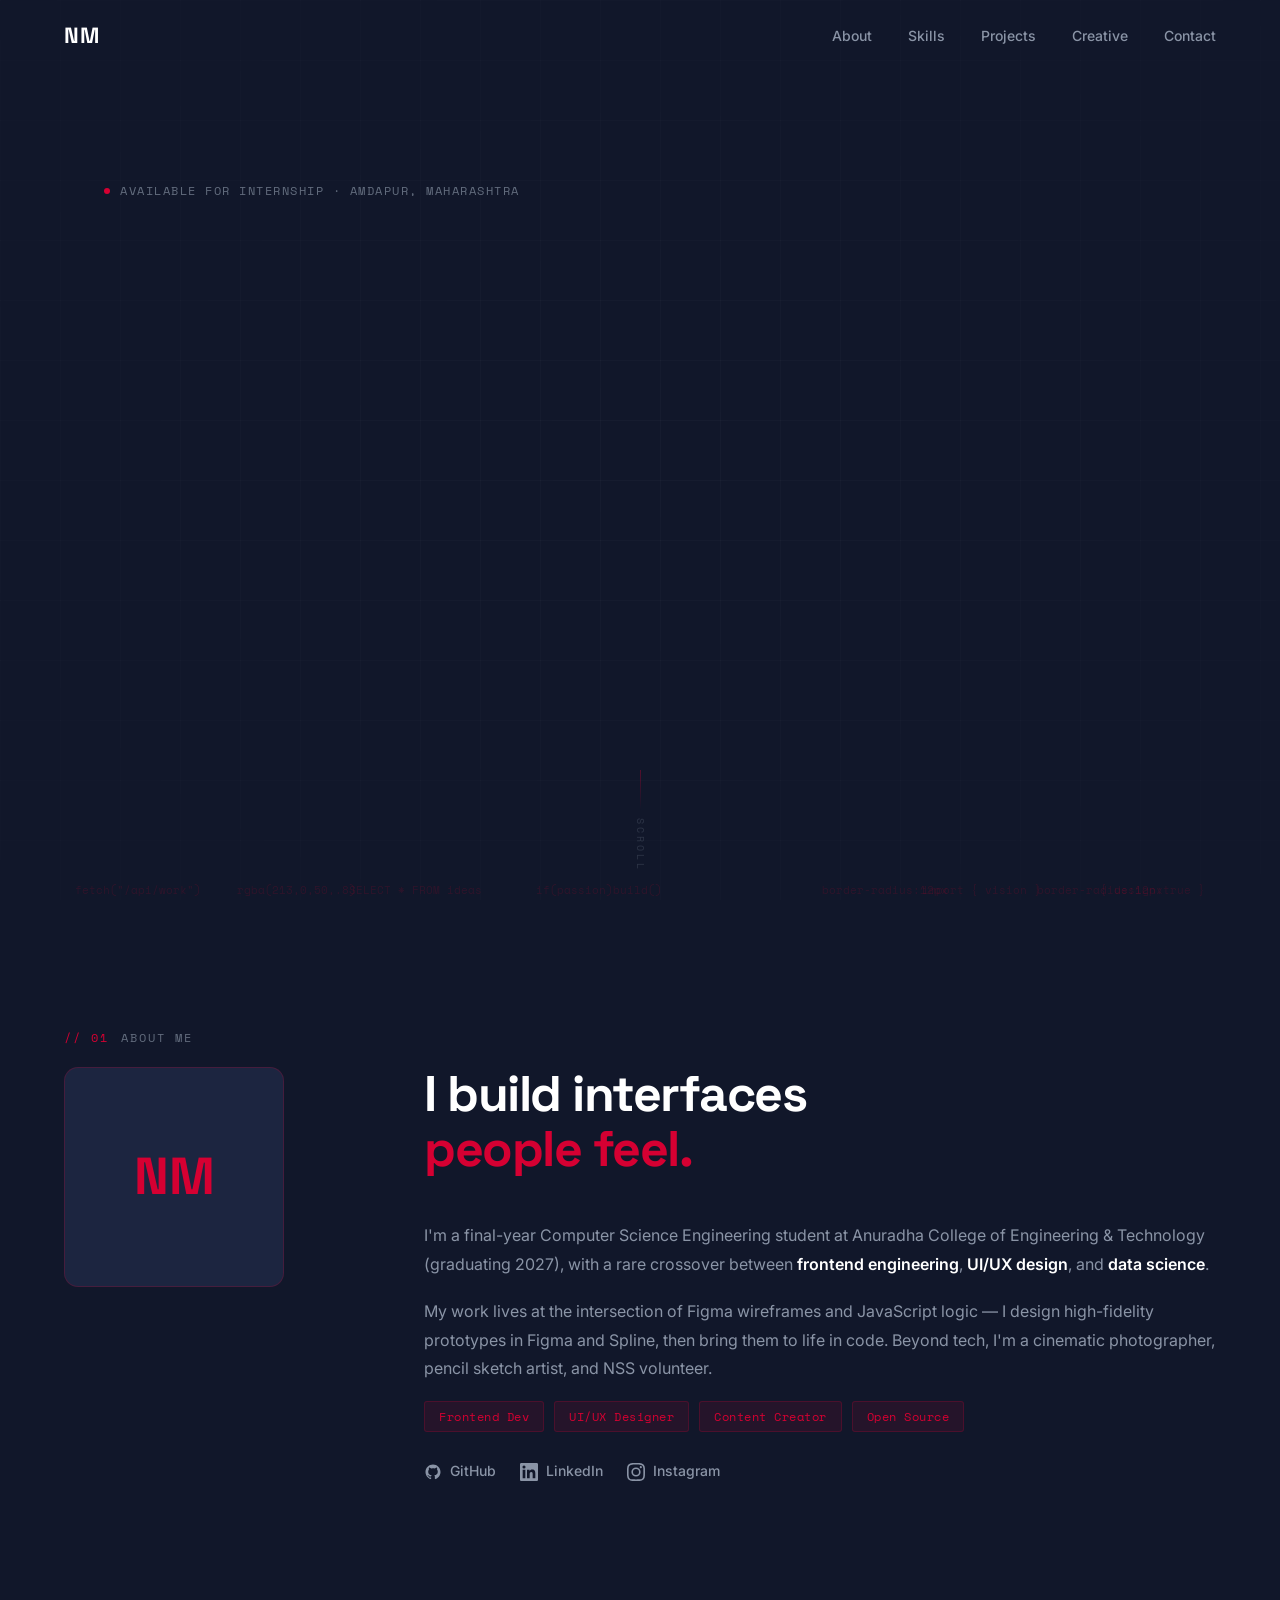
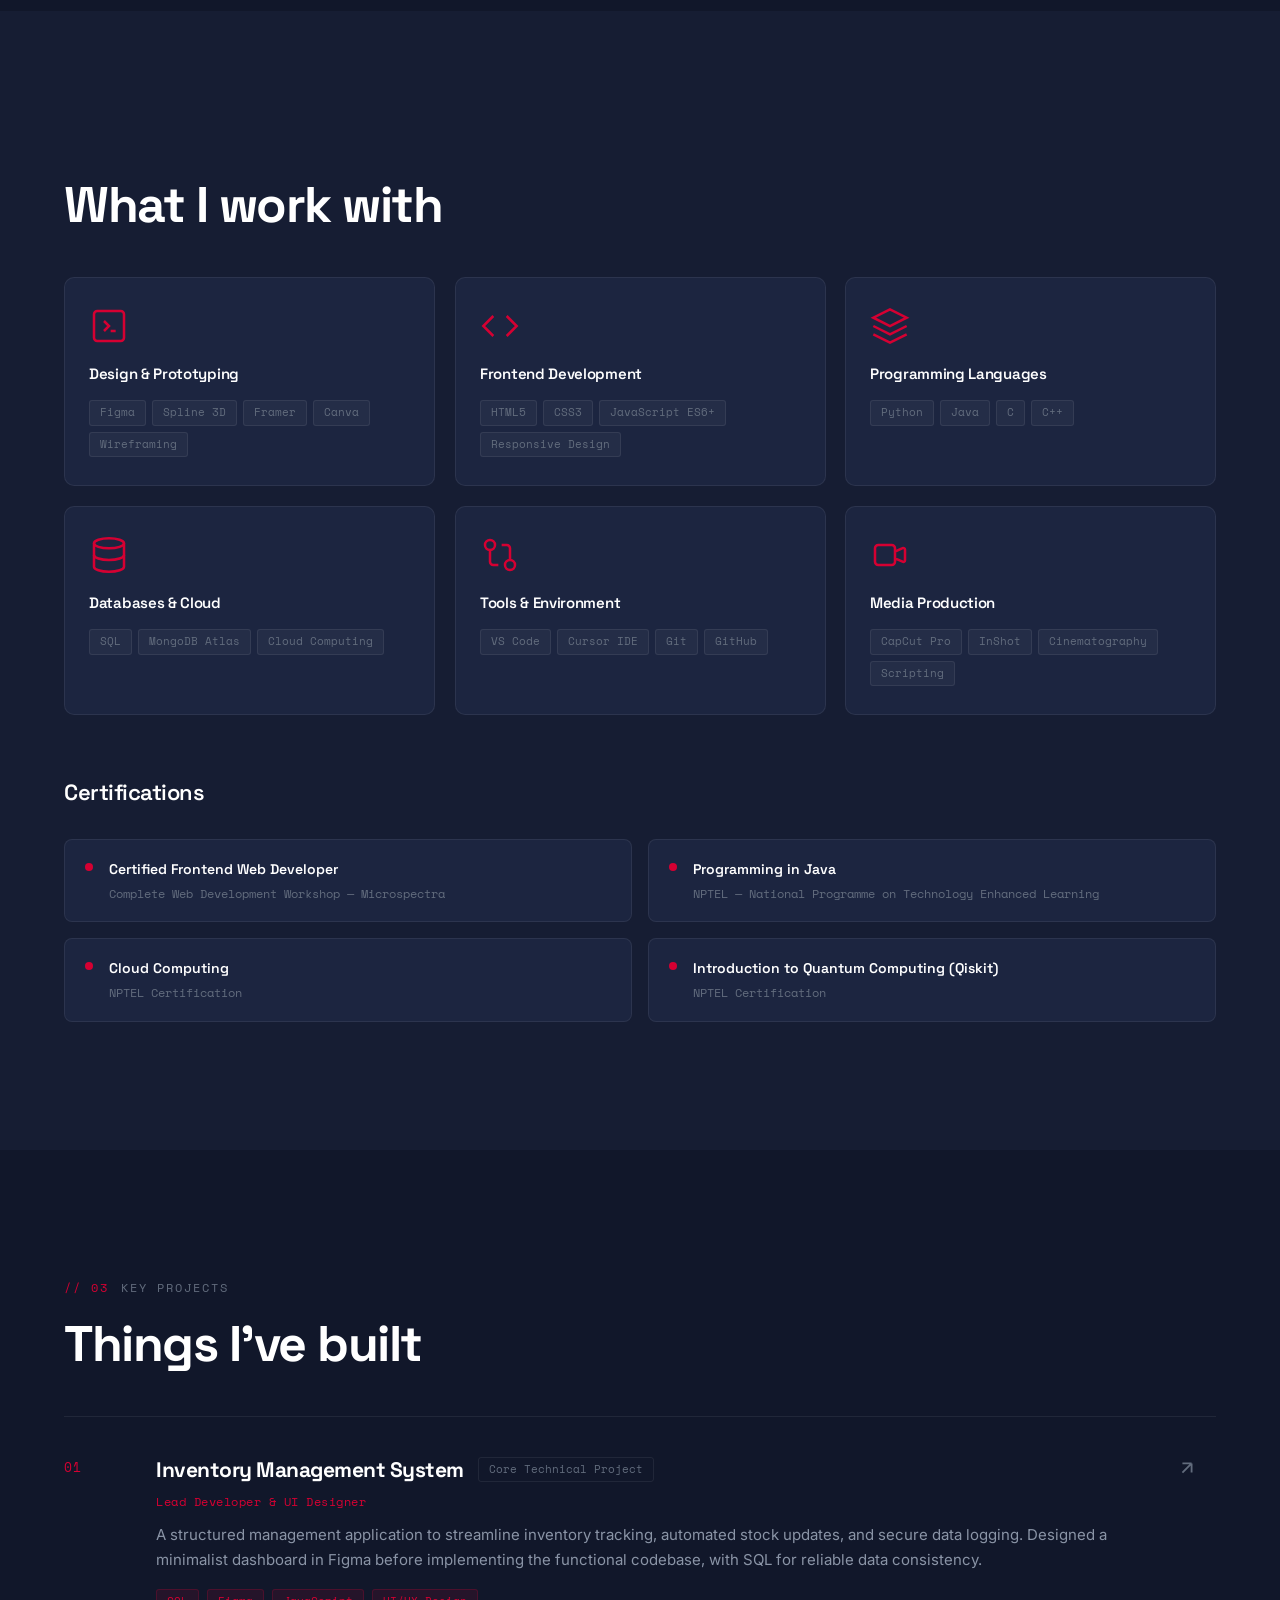
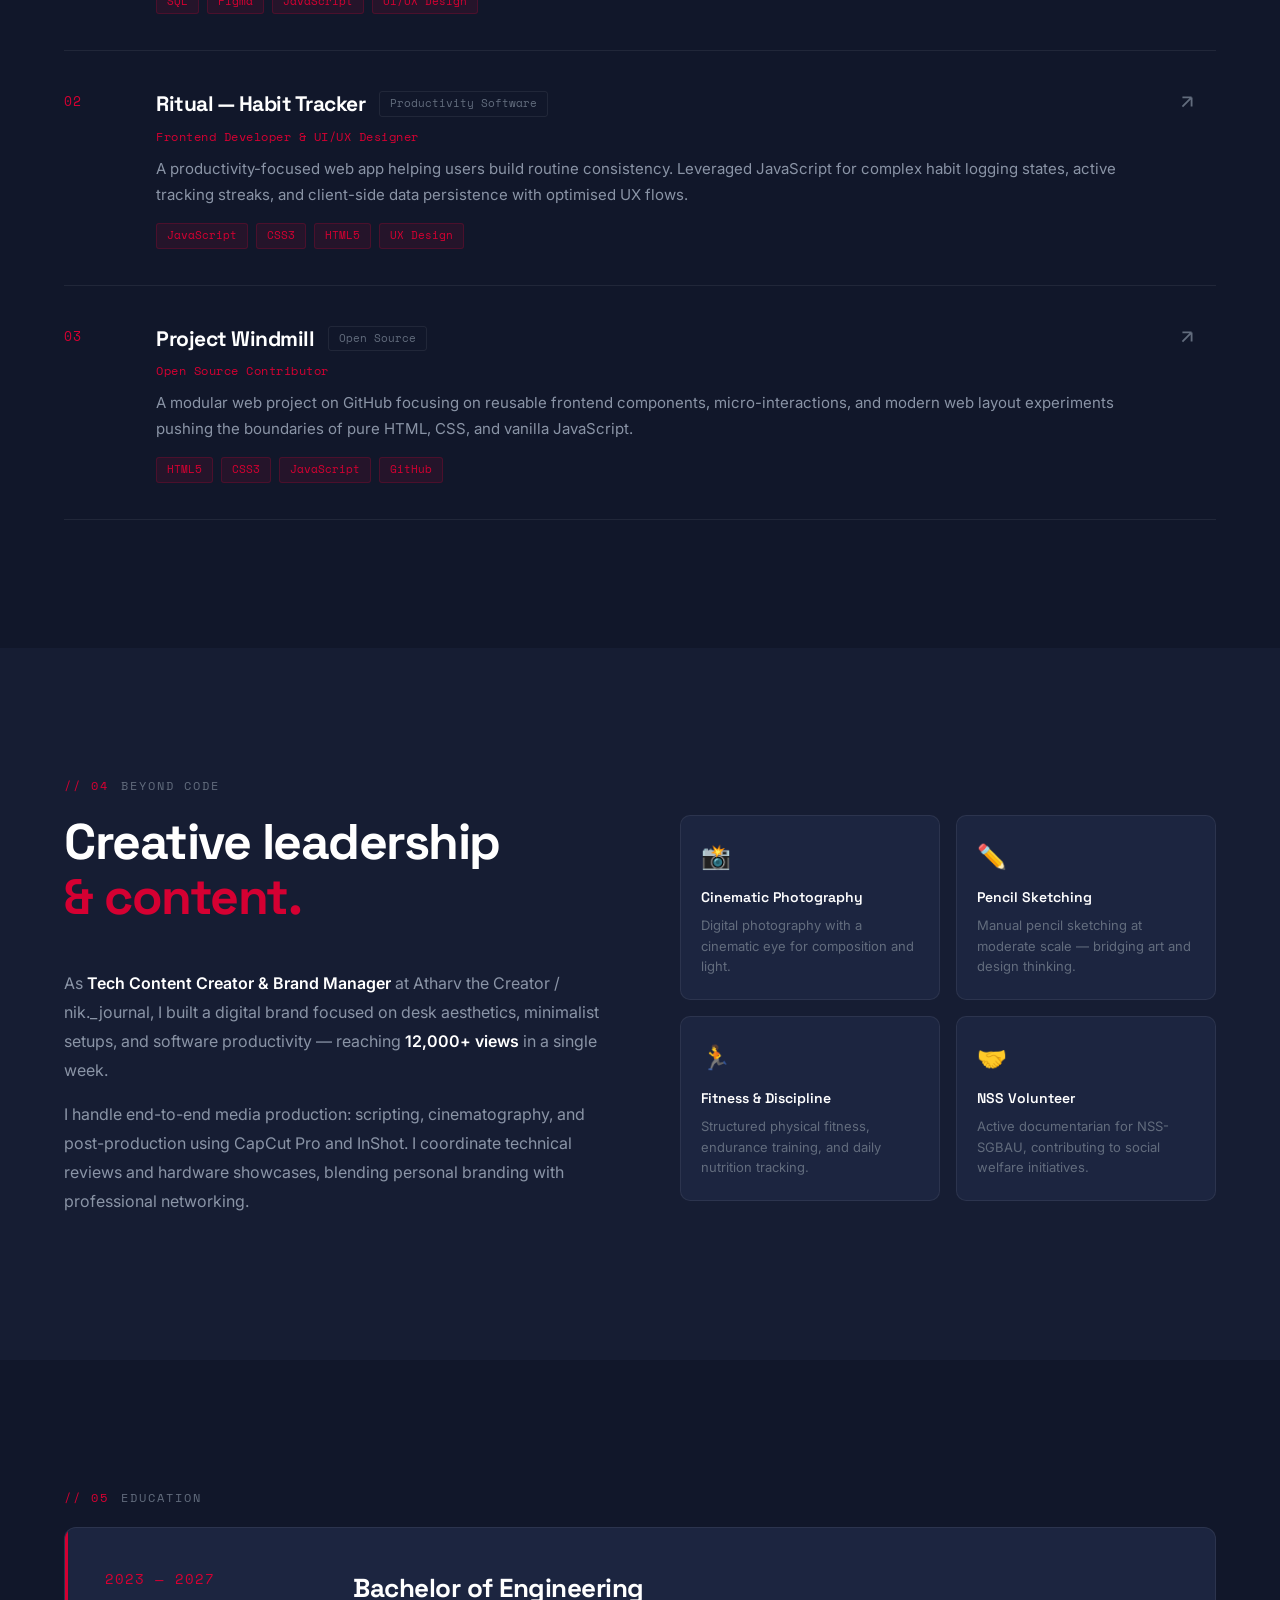
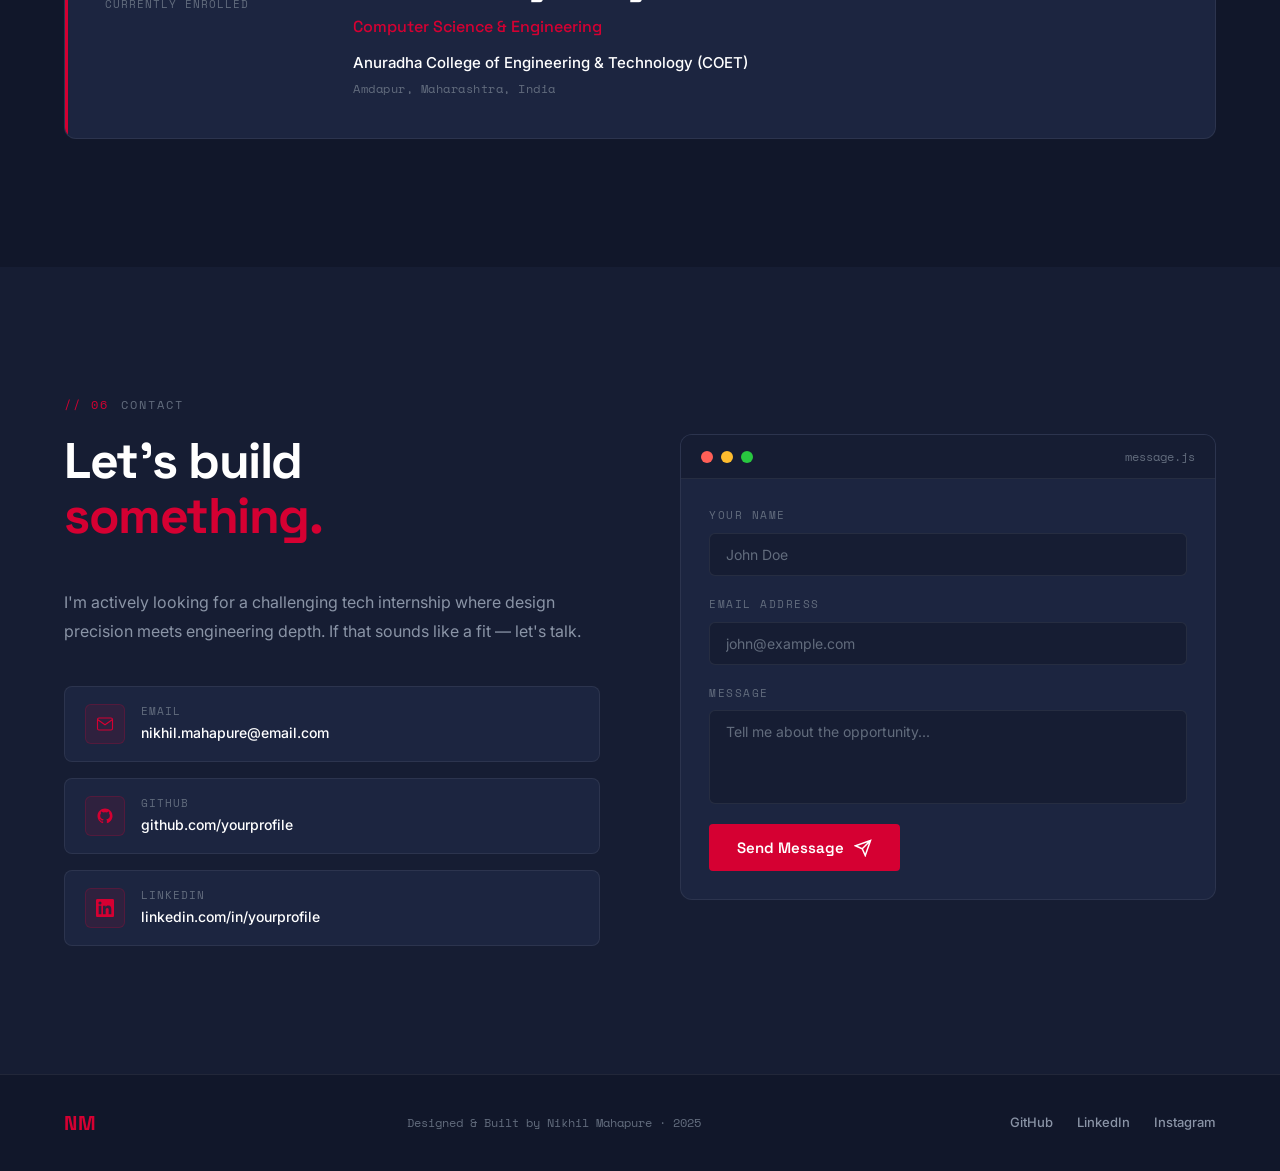
==== commit c612e34f: "--" ====
--- a/index.html
+++ b/index.html
@@ -7,7 +7,7 @@
   <link rel="preconnect" href="https://fonts.googleapis.com" />
   <link rel="preconnect" href="https://fonts.gstatic.com" crossorigin />
   <link href="https://fonts.googleapis.com/css2?family=Space+Grotesk:wght@300;400;500;600;700&family=Inter:wght@300;400;500;600&family=Space+Mono:wght@400;700&display=swap" rel="stylesheet" />
-  <link rel="stylesheet" href="style1.css" />
+  <link rel="stylesheet" href="style.css" />
 </head>
 <body>
 
@@ -430,6 +430,6 @@
     </div>
   </footer>
 
-  <script src="script1.js"></script>
+  <script src="script.js"></script>
 </body>
 </html>
--- a/style.css
+++ b/style.css
@@ -0,0 +1,677 @@
+/* ============================================================
+   NIKHIL MAHAPURE — PORTFOLIO v4 (Complete)
+   Accent: #D50032 | BG: #11172a | Text: #fff | Gray: #626c7d
+   ============================================================ */
+
+*, *::before, *::after { margin: 0; padding: 0; box-sizing: border-box; }
+
+:root {
+  --bg:        #11172a;
+  --bg2:       #161d33;
+  --bg3:       #1c2540;
+  --ac:        #D50032;
+  --ac-dim:    rgba(213,0,50,.10);
+  --ac-glow:   rgba(213,0,50,.30);
+  --ac-border: rgba(213,0,50,.22);
+  --white:     #ffffff;
+  --gray:      #626c7d;
+  --grayL:     #8a94a6;
+  --border:    rgba(255,255,255,.07);
+  --expo:      cubic-bezier(0.16,1,0.3,1);
+  --font-d:    'Space Grotesk', sans-serif;
+  --font-b:    'Inter', sans-serif;
+  --font-m:    'Space Mono', monospace;
+  --maxw:      1200px;
+  --navh:      72px;
+}
+
+html { scroll-behavior: smooth; }
+body {
+  background: var(--bg); color: var(--white);
+  font-family: var(--font-b); font-size: 16px; line-height: 1.6;
+  overflow-x: hidden; cursor: none;
+}
+body.loading { overflow: hidden; }
+::-webkit-scrollbar { width: 3px; }
+::-webkit-scrollbar-track { background: var(--bg); }
+::-webkit-scrollbar-thumb { background: var(--ac); border-radius: 2px; }
+::selection { background: var(--ac); color: #fff; }
+
+/* ── CURSOR ─────────────────────────────────────────── */
+.cursor-dot, .cursor-ring {
+  position: fixed; top: 0; left: 0; border-radius: 50%;
+  pointer-events: none; z-index: 9999; transform: translate(-50%,-50%);
+}
+.cursor-dot {
+  width: 6px; height: 6px; background: var(--ac);
+  box-shadow: 0 0 10px var(--ac), 0 0 22px var(--ac-glow);
+  will-change: transform;
+}
+.cursor-ring {
+  width: 34px; height: 34px; border: 1.5px solid rgba(213,0,50,.45);
+  transition: width .28s var(--expo), height .28s var(--expo), border-color .28s, background .28s;
+  will-change: transform;
+}
+.cursor-ring.hovering { width: 52px; height: 52px; border-color: var(--ac); background: var(--ac-dim); }
+.cursor-ring.clicking { width: 22px; height: 22px; background: var(--ac-dim); }
+@media (hover: none) { .cursor-dot, .cursor-ring { display: none; } body { cursor: auto; } }
+
+/* ── LOADER ─────────────────────────────────────────── */
+.loader {
+  position: fixed; inset: 0; background: var(--bg); z-index: 9998;
+  display: flex; align-items: center; justify-content: center;
+  transition: opacity .6s var(--expo), visibility .6s;
+}
+.loader.hidden { opacity: 0; visibility: hidden; }
+.loader-inner { display: flex; flex-direction: column; align-items: center; gap: 22px; }
+.loader-svg { width: 160px; height: 80px; }
+.loader-initials {
+  font-family: var(--font-d); font-size: 52px; font-weight: 700;
+  fill: none; stroke: var(--ac); stroke-width: 1.2;
+  stroke-dasharray: 400; stroke-dashoffset: 400;
+  animation: drawNM 1.5s var(--expo) .2s forwards;
+  letter-spacing: 6px; filter: drop-shadow(0 0 10px var(--ac-glow));
+}
+@keyframes drawNM { to { stroke-dashoffset: 0; } }
+.loader-line-wrap { width: 200px; height: 2px; background: rgba(255,255,255,.07); border-radius: 2px; overflow: hidden; }
+.loader-line { height: 100%; background: var(--ac); width: 0%; border-radius: 2px; animation: loadBar 1.7s var(--expo) .4s forwards; box-shadow: 0 0 14px var(--ac); }
+@keyframes loadBar { 0%{width:0%} 70%{width:80%} 100%{width:100%} }
+.loader-label { font-family: var(--font-m); font-size: 11px; color: var(--gray); letter-spacing: 2px; text-transform: uppercase; }
+.loader-dots { animation: dotsBlink 1.2s infinite; }
+@keyframes dotsBlink { 0%,100%{opacity:1} 50%{opacity:.2} }
+
+/* ── NAV ────────────────────────────────────────────── */
+.nav {
+  position: fixed; top: 0; left: 0; right: 0; height: var(--navh);
+  display: flex; align-items: center; justify-content: space-between;
+  padding: 0 clamp(20px,5vw,64px); z-index: 900;
+  transition: background .4s, border-color .4s;
+}
+.nav.scrolled {
+  background: rgba(17,23,42,.92); backdrop-filter: blur(22px);
+  -webkit-backdrop-filter: blur(22px); border-bottom: 1px solid var(--border);
+}
+.nav-logo { font-family: var(--font-d); font-weight: 700; font-size: 22px; color: var(--white); text-decoration: none; letter-spacing: 1px; }
+.logo-nm { display: inline-block; position: relative; }
+.logo-nm::after { content:''; position: absolute; bottom: -2px; left: 0; width: 0; height: 2px; background: var(--ac); transition: width .3s var(--expo); }
+.nav-logo:hover .logo-nm::after { width: 100%; }
+.nav-links { display: flex; gap: 36px; align-items: center; }
+.nav-link { font-size: 14px; font-weight: 500; color: var(--grayL); text-decoration: none; position: relative; transition: color .3s; cursor: none; }
+.nav-link::after { content:''; position: absolute; bottom: -4px; left: 0; width: 0; height: 1px; background: var(--ac); transition: width .3s var(--expo); }
+.nav-link:hover { color: var(--white); }
+.nav-link:hover::after { width: 100%; }
+.nav-menu-btn { display: none; flex-direction: column; gap: 5px; background: none; border: none; cursor: none; padding: 6px; }
+.nav-menu-btn span { display: block; width: 24px; height: 1.5px; background: var(--white); transition: all .3s var(--expo); transform-origin: center; }
+.nav-menu-btn.open span:nth-child(1) { transform: translateY(6.5px) rotate(45deg); }
+.nav-menu-btn.open span:nth-child(2) { opacity: 0; transform: scaleX(0); }
+.nav-menu-btn.open span:nth-child(3) { transform: translateY(-6.5px) rotate(-45deg); }
+.mobile-menu {
+  position: fixed; top: 0; right: -100%; width: 75%; max-width: 320px; height: 100vh;
+  background: var(--bg2); border-left: 1px solid var(--border); z-index: 899;
+  display: flex; flex-direction: column; justify-content: center;
+  padding: 40px 32px; gap: 32px; transition: right .45s var(--expo);
+}
+.mobile-menu.open { right: 0; }
+.mobile-link { font-family: var(--font-d); font-size: 28px; font-weight: 600; color: var(--white); text-decoration: none; transition: color .3s; }
+.mobile-link:hover { color: var(--ac); }
+
+/* ── HERO ───────────────────────────────────────────── */
+.hero {
+  min-height: 100vh; position: relative; overflow: hidden;
+  padding-top: var(--navh); display: flex; flex-direction: column;
+}
+.hero-bg-grid {
+  position: absolute; inset: 0;
+  background-image:
+    linear-gradient(rgba(255,255,255,.022) 1px, transparent 1px),
+    linear-gradient(90deg, rgba(255,255,255,.022) 1px, transparent 1px);
+  background-size: 60px 60px;
+  mask-image: radial-gradient(ellipse 90% 90% at 50% 50%, black 0%, transparent 100%);
+  -webkit-mask-image: radial-gradient(ellipse 90% 90% at 50% 50%, black 0%, transparent 100%);
+  animation: gridShift 22s linear infinite;
+}
+@keyframes gridShift { 0%{transform:translate(0,0)} 100%{transform:translate(60px,60px)} }
+.hero-particles { position: absolute; inset: 0; pointer-events: none; }
+.particle {
+  position: absolute; font-family: var(--font-m); font-size: 11px;
+  color: rgba(213,0,50,.15);
+  animation: pFloat var(--dur) linear infinite; animation-delay: var(--delay); white-space: nowrap;
+}
+@keyframes pFloat {
+  0%{transform:translateY(0) translateX(0);opacity:0}
+  10%{opacity:1} 90%{opacity:1}
+  100%{transform:translateY(-130px) translateX(var(--drift));opacity:0}
+}
+
+/* HERO TWO-COLUMN GRID */
+.hero-inner {
+  position: relative; z-index: 2; flex: 1;
+  display: grid;
+  grid-template-columns: 1fr 400px;
+  gap: 48px; align-items: center;
+  max-width: var(--maxw); width: 100%; margin: 0 auto;
+  padding: 48px clamp(20px,5vw,64px) 80px;
+}
+
+/* LEFT */
+.hero-content { display: flex; flex-direction: column; }
+.hero-eyebrow {
+  display: inline-flex; align-items: center; gap: 10px;
+  font-family: var(--font-m); font-size: 12px; color: var(--gray);
+  letter-spacing: 1.5px; text-transform: uppercase; margin-bottom: 26px;
+}
+.eyebrow-dot {
+  width: 6px; height: 6px; background: var(--ac); border-radius: 50%;
+  animation: pulseDot 2s infinite; flex-shrink: 0;
+}
+@keyframes pulseDot { 0%,100%{box-shadow:0 0 0 0 var(--ac-glow)} 50%{box-shadow:0 0 0 8px transparent} }
+
+.hero-name { display: flex; flex-direction: column; line-height: .88; margin-bottom: 22px; }
+.name-line  { display: block; overflow: visible; }
+.hero-name-svg { display: block; width: 100%; height: auto; max-width: 560px; overflow: visible; }
+.stroke-text {
+  fill: none; stroke: var(--ac); stroke-width: 1.8;
+  stroke-dasharray: 2400; stroke-dashoffset: 2400;
+  animation: drawStroke 2s var(--expo) 2.6s forwards;
+  filter: drop-shadow(0 0 14px var(--ac-glow));
+  font-family: 'Space Grotesk', sans-serif;
+  font-weight: 700; font-size: 100px; letter-spacing: -3px;
+}
+@keyframes drawStroke { to { stroke-dashoffset: 0; } }
+.hero-filled-name {
+  display: block; font-family: var(--font-d); font-weight: 700;
+  font-size: clamp(44px,8.5vw,106px);
+  letter-spacing: -3px; line-height: .88; color: var(--white);
+}
+.hero-role {
+  font-family: var(--font-m); font-size: clamp(13px,1.5vw,17px);
+  color: var(--ac); letter-spacing: 1px; margin-bottom: 18px; min-height: 26px;
+}
+.role-cursor { animation: blink .85s infinite; color: var(--ac); }
+@keyframes blink { 0%,100%{opacity:1} 50%{opacity:0} }
+.hero-bio { font-size: clamp(14px,1.4vw,17px); color: var(--grayL); max-width: 460px; line-height: 1.75; margin-bottom: 32px; }
+.hero-actions { display: flex; gap: 14px; flex-wrap: wrap; margin-bottom: 48px; }
+.hero-stats { display: flex; align-items: center; gap: 28px; }
+.stat-num   { display: block; font-family: var(--font-d); font-size: 28px; font-weight: 700; color: var(--white); }
+.stat-label { font-family: var(--font-m); font-size: 11px; color: var(--gray); letter-spacing: 1px; text-transform: uppercase; }
+.stat-divider { width: 1px; height: 34px; background: var(--border); }
+
+/* ── 3D ID CARD ─────────────────────────────────────── */
+.id-card-scene {
+  display: flex; flex-direction: column; align-items: center; gap: 14px;
+  perspective: 1000px;
+}
+
+/* Lanyard */
+.lanyard-wrap {
+  display: flex; flex-direction: column; align-items: center;
+  animation: lanyardSway 4s ease-in-out infinite;
+}
+@keyframes lanyardSway {
+  0%,100% { transform: rotate(-1.5deg); }
+  50%      { transform: rotate(1.5deg); }
+}
+.lanyard-string {
+  width: 3px; height: 56px;
+  background: linear-gradient(to bottom, transparent, var(--grayL) 20%, var(--grayL) 80%, transparent);
+  border-radius: 2px; position: relative;
+}
+.lanyard-string::before {
+  content: '';
+  position: absolute; top: 0; left: 50%; transform: translateX(-50%);
+  width: 22px; height: 12px;
+  background: linear-gradient(135deg, #2a3254, #1a2040);
+  border-radius: 3px 3px 0 0;
+  border: 1px solid rgba(255,255,255,.12);
+}
+.lanyard-clip {
+  width: 18px; height: 22px;
+  background: linear-gradient(135deg, #8a94a6, #626c7d);
+  border-radius: 3px 3px 5px 5px;
+  display: flex; align-items: center; justify-content: center;
+  box-shadow: 0 2px 8px rgba(0,0,0,.4);
+}
+.lanyard-hole {
+  width: 6px; height: 6px; background: var(--bg); border-radius: 50%;
+}
+
+/* Card flip container */
+.id-card {
+  width: 280px; height: 420px;
+  transform-style: preserve-3d;
+  transition: transform .08s linear, box-shadow .3s;
+  border-radius: 16px;
+  cursor: pointer;
+  box-shadow: 0 25px 60px rgba(0,0,0,.5), 0 0 0 1px rgba(213,0,50,.15);
+  animation: cardFloat 5s ease-in-out infinite;
+}
+@keyframes cardFloat {
+  0%,100% { transform: translateY(0px); }
+  50%      { transform: translateY(-10px); }
+}
+.id-card.is-flipped { animation: none; }
+.id-card.is-flipped .id-card-inner { transform: rotateY(180deg); }
+
+.id-card-inner {
+  position: relative; width: 100%; height: 100%;
+  transform-style: preserve-3d;
+  transition: transform .7s cubic-bezier(0.4,0,0.2,1);
+}
+
+/* Both faces */
+.id-card-face {
+  position: absolute; inset: 0;
+  border-radius: 16px; overflow: hidden;
+  backface-visibility: hidden; -webkit-backface-visibility: hidden;
+}
+
+/* ── FRONT ──────────────────────────────────────────── */
+.id-card-front {
+  background: linear-gradient(160deg, #1e2b4a 0%, #11172a 50%, #0e1220 100%);
+  border: 1px solid rgba(255,255,255,.08);
+  display: flex; flex-direction: column;
+}
+
+/* Holographic shimmer */
+.card-holo {
+  position: absolute; inset: 0; border-radius: 16px;
+  background: radial-gradient(
+    circle at var(--hx, 50%) var(--hy, 30%),
+    rgba(213,0,50,.22) 0%,
+    rgba(120,0,213,.12) 30%,
+    rgba(0,150,213,.08) 60%,
+    transparent 75%
+  );
+  mix-blend-mode: screen; pointer-events: none;
+  transition: background .1s linear;
+}
+
+/* Diagonal lines texture */
+.id-card-front::before {
+  content: '';
+  position: absolute; inset: 0;
+  background: repeating-linear-gradient(
+    125deg,
+    transparent 0px, transparent 18px,
+    rgba(255,255,255,.022) 18px, rgba(255,255,255,.022) 19px
+  );
+  pointer-events: none;
+}
+
+/* Top bar */
+.card-topbar {
+  display: flex; align-items: center; justify-content: space-between;
+  padding: 14px 16px 10px;
+  border-bottom: 1px solid rgba(255,255,255,.07);
+  position: relative; z-index: 1;
+}
+.card-brand { display: flex; align-items: center; gap: 7px; }
+.brand-dot  { width: 8px; height: 8px; background: var(--ac); border-radius: 50%; animation: pulseDot 2s infinite; }
+.brand-text { font-family: var(--font-m); font-size: 10px; color: var(--grayL); letter-spacing: 2px; }
+.card-logo-mark {
+  font-family: var(--font-d); font-size: 13px; font-weight: 700;
+  color: var(--ac); letter-spacing: 1px;
+}
+
+/* Photo */
+.card-photo {
+  display: flex; justify-content: center; padding: 16px 0 10px;
+  position: relative; z-index: 1;
+}
+.card-photo-inner {
+  width: 72px; height: 72px; border-radius: 50%;
+  background: linear-gradient(135deg, #2a3560, #11172a);
+  border: 2px solid var(--ac);
+  display: flex; align-items: center; justify-content: center;
+  position: relative; overflow: hidden;
+  box-shadow: 0 0 20px var(--ac-glow), 0 0 0 4px rgba(213,0,50,.12);
+}
+.photo-initials {
+  font-family: var(--font-d); font-size: 24px; font-weight: 700; color: var(--white);
+  position: relative; z-index: 1;
+}
+.photo-shimmer {
+  position: absolute; inset: 0;
+  background: linear-gradient(135deg, rgba(255,255,255,.12) 0%, transparent 60%);
+}
+
+/* Name block */
+.card-name-block {
+  padding: 8px 16px 4px; position: relative; z-index: 1;
+}
+.card-name-first {
+  font-family: var(--font-d); font-size: 32px; font-weight: 700;
+  color: var(--white); line-height: 1; letter-spacing: -1px;
+}
+.card-name-last {
+  font-family: var(--font-d); font-size: 32px; font-weight: 700;
+  color: var(--ac); line-height: 1; letter-spacing: -1px;
+}
+
+/* Role frosted pill */
+.card-role-frost {
+  margin: 8px 16px;
+  background: rgba(255,255,255,.06);
+  backdrop-filter: blur(8px);
+  -webkit-backdrop-filter: blur(8px);
+  border: 1px solid rgba(255,255,255,.10);
+  border-radius: 6px;
+  padding: 7px 12px;
+  display: flex; flex-direction: column; gap: 2px;
+  position: relative; z-index: 1;
+}
+.card-role-frost span {
+  font-family: var(--font-m); font-size: 9px; color: rgba(255,255,255,.55);
+  letter-spacing: 1.5px; line-height: 1.4;
+}
+
+/* Vertical name strip */
+.card-vertical-name {
+  position: absolute; right: 0; top: 0; bottom: 0;
+  width: 28px;
+  background: linear-gradient(to bottom, var(--ac) 0%, #8b0020 100%);
+  display: flex; align-items: center; justify-content: center;
+  writing-mode: vertical-rl; text-orientation: mixed;
+  font-family: var(--font-d); font-size: 11px; font-weight: 700;
+  color: rgba(255,255,255,.85); letter-spacing: 3px;
+  border-radius: 0 15px 15px 0;
+}
+
+/* Accent line */
+.card-accent-line {
+  height: 2px;
+  background: linear-gradient(to right, var(--ac) 0%, rgba(213,0,50,0) 100%);
+  margin: 8px 16px; position: relative; z-index: 1;
+}
+
+/* Footer bar */
+.card-footer {
+  display: flex; align-items: center; gap: 0;
+  margin: 4px 16px;
+  background: rgba(255,255,255,.04);
+  border: 1px solid rgba(255,255,255,.07);
+  border-radius: 8px; overflow: hidden;
+  position: relative; z-index: 1;
+}
+.card-footer-item {
+  display: flex; flex-direction: column; gap: 2px;
+  padding: 8px 12px; flex: 1;
+}
+.footer-sep { width: 1px; height: 36px; background: rgba(255,255,255,.07); }
+.footer-label { font-family: var(--font-m); font-size: 8px; color: var(--gray); letter-spacing: 1.5px; text-transform: uppercase; }
+.footer-val   { font-family: var(--font-m); font-size: 10px; color: var(--white); letter-spacing: .5px; }
+
+/* QR */
+.card-qr {
+  position: absolute; bottom: 44px; right: 40px;
+  width: 42px; height: 42px; color: rgba(255,255,255,.5);
+  z-index: 1;
+}
+.card-qr svg { width: 100%; height: 100%; }
+
+/* ── BACK ───────────────────────────────────────────── */
+.id-card-back {
+  background: linear-gradient(160deg, #0e1322 0%, #11172a 100%);
+  border: 1px solid rgba(255,255,255,.06);
+  transform: rotateY(180deg);
+  display: flex; flex-direction: column; align-items: center;
+  gap: 0; padding: 0;
+}
+.back-stripe {
+  width: 100%; height: 52px;
+  background: linear-gradient(135deg, #1a1a1a, #2a2a2a);
+  margin-top: 36px; flex-shrink: 0;
+}
+.back-sig-area {
+  width: 100%; padding: 20px 24px 0;
+  display: flex; flex-direction: column; gap: 6px;
+}
+.back-sig-label { font-family: var(--font-m); font-size: 9px; color: var(--gray); letter-spacing: 2px; text-transform: uppercase; }
+.back-sig-line  { height: 1px; background: var(--grayL); margin: 4px 0; }
+.back-sig-name  { font-family: var(--font-d); font-size: 15px; font-weight: 600; color: var(--white); font-style: italic; }
+.back-barcode {
+  width: 120px; margin: 20px auto 0;
+  color: rgba(255,255,255,.65);
+}
+.back-barcode svg { width: 100%; height: auto; }
+.back-note {
+  font-family: var(--font-m); font-size: 9px; color: var(--gray);
+  text-align: center; line-height: 1.7; padding: 16px 24px 0;
+  letter-spacing: .5px;
+}
+.back-valid {
+  font-family: var(--font-m); font-size: 9px; color: var(--ac);
+  letter-spacing: 1.5px; text-transform: uppercase;
+  margin-top: auto; margin-bottom: 20px;
+}
+
+.card-hint {
+  font-family: var(--font-m); font-size: 10px; color: var(--gray);
+  letter-spacing: 1.5px; text-transform: uppercase;
+  opacity: .5; user-select: none; margin-top: 4px;
+}
+
+/* Scroll hint */
+.hero-scroll-hint {
+  position: absolute; bottom: 28px; left: 50%; transform: translateX(-50%);
+  display: flex; flex-direction: column; align-items: center; gap: 8px;
+  opacity: .35; animation: fadeInUp 1s var(--expo) 2.2s both; z-index: 3;
+}
+.scroll-line { width: 1px; height: 40px; background: linear-gradient(to bottom, var(--ac), transparent); animation: scrollP 2s infinite; }
+@keyframes scrollP { 0%,100%{opacity:1;transform:scaleY(1)} 50%{opacity:.4;transform:scaleY(.5)} }
+.hero-scroll-hint span { font-family: var(--font-m); font-size: 10px; color: var(--gray); letter-spacing: 3px; text-transform: uppercase; writing-mode: vertical-rl; }
+@keyframes fadeInUp { from{opacity:0;transform:translateY(20px) translateX(-50%)} to{opacity:.35;transform:translateY(0) translateX(-50%)} }
+
+/* ── BUTTONS ────────────────────────────────────────── */
+.btn-primary {
+  display: inline-flex; align-items: center; gap: 10px;
+  background: var(--ac); color: #fff; font-family: var(--font-d);
+  font-size: 15px; font-weight: 600; padding: 14px 28px; border-radius: 4px;
+  text-decoration: none; border: none; cursor: none; position: relative; overflow: hidden;
+  transition: box-shadow .3s;
+}
+.btn-primary::before { content:''; position: absolute; inset: 0; background: rgba(255,255,255,.10); transform: scaleX(0); transform-origin: right; transition: transform .35s var(--expo); }
+.btn-primary:hover::before { transform: scaleX(1); transform-origin: left; }
+.btn-primary:hover { box-shadow: 0 8px 32px var(--ac-glow); }
+.btn-primary svg { width: 18px; height: 18px; transition: transform .3s; }
+.btn-primary:hover svg { transform: translate(3px,-3px); }
+.btn-ghost {
+  display: inline-flex; align-items: center; gap: 8px;
+  background: transparent; color: var(--white); font-family: var(--font-d);
+  font-size: 15px; font-weight: 500; padding: 13px 28px; border-radius: 4px;
+  border: 1px solid var(--border); text-decoration: none; cursor: none;
+  transition: border-color .3s, color .3s, background .3s;
+}
+.btn-ghost:hover { border-color: var(--ac); color: var(--ac); background: var(--ac-dim); }
+
+/* ── SECTIONS ───────────────────────────────────────── */
+.section { padding: clamp(80px,10vw,130px) clamp(20px,5vw,64px); }
+.container { max-width: var(--maxw); margin: 0 auto; width: 100%; }
+.section-label { display: flex; align-items: center; gap: 12px; font-family: var(--font-m); font-size: 12px; color: var(--gray); letter-spacing: 2px; text-transform: uppercase; margin-bottom: 20px; }
+.label-tag { color: var(--ac); }
+.section-heading { font-family: var(--font-d); font-size: clamp(30px,5vw,50px); font-weight: 700; line-height: 1.1; letter-spacing: -1.5px; color: var(--white); margin-bottom: 44px; }
+.section-heading em { font-style: normal; }
+.accent { color: var(--ac); }
+
+/* ── ABOUT ──────────────────────────────────────────── */
+.about { background: var(--bg); }
+.about-grid { display: grid; grid-template-columns: 280px 1fr; gap: 80px; align-items: start; }
+.about-avatar-wrap { position: sticky; top: 100px; }
+.avatar-placeholder {
+  width: 220px; height: 220px; border-radius: 14px;
+  background: var(--bg3); display: flex; align-items: center; justify-content: center;
+  font-family: var(--font-d); font-size: 52px; font-weight: 700; color: var(--ac);
+  position: relative; border: 1px solid var(--ac-border); overflow: hidden; transform-style: preserve-3d;
+}
+.avatar-ring   { position: absolute; inset: -10px; border: 1px solid rgba(213,0,50,.18); border-radius: 20px; animation: ringP 3s infinite; }
+.avatar-ring-2 { position: absolute; inset: -22px; border: 1px solid rgba(213,0,50,.07); border-radius: 28px; animation: ringP 3s 1.5s infinite; }
+@keyframes ringP { 0%,100%{opacity:1;transform:scale(1)} 50%{opacity:.35;transform:scale(1.025)} }
+.about-text { font-size: 16px; color: var(--grayL); line-height: 1.8; margin-bottom: 18px; }
+.about-text strong { color: var(--white); font-weight: 600; }
+.about-tags { display: flex; flex-wrap: wrap; gap: 10px; margin-bottom: 28px; }
+.tag { font-family: var(--font-m); font-size: 12px; color: var(--ac); border: 1px solid var(--ac-border); background: var(--ac-dim); padding: 5px 14px; border-radius: 3px; letter-spacing: .5px; }
+.about-links { display: flex; gap: 24px; flex-wrap: wrap; }
+.icon-link { display: inline-flex; align-items: center; gap: 8px; font-size: 14px; font-weight: 500; color: var(--grayL); text-decoration: none; transition: color .3s; cursor: none; }
+.icon-link svg { width: 18px; height: 18px; }
+.icon-link:hover { color: var(--white); }
+
+/* ── TILT CARD ──────────────────────────────────────── */
+.tilt-card { transform-style: preserve-3d; transition: box-shadow .3s; will-change: transform; }
+.tilt-card:hover { box-shadow: 0 20px 60px rgba(0,0,0,.45), 0 0 0 1px var(--ac-border); }
+.card-shine {
+  position: absolute; inset: 0; border-radius: inherit; pointer-events: none;
+  background: radial-gradient(circle at var(--sx,50%) var(--sy,50%), rgba(255,255,255,.10) 0%, transparent 70%);
+  opacity: 0; transition: opacity .3s;
+}
+.tilt-card:hover .card-shine { opacity: 1; }
+
+/* ── SKILLS ─────────────────────────────────────────── */
+.skills { background: var(--bg2); }
+.skills-grid { display: grid; grid-template-columns: repeat(3,1fr); gap: 20px; margin-bottom: 60px; }
+.skill-card { background: var(--bg3); border: 1px solid var(--border); border-radius: 10px; padding: 28px 24px; cursor: none; position: relative; overflow: hidden; transition: border-color .3s; }
+.skill-card:hover { border-color: var(--ac-border); }
+.skill-icon { width: 40px; height: 40px; color: var(--ac); margin-bottom: 16px; }
+.skill-icon svg { width: 100%; height: 100%; }
+.skill-title { font-family: var(--font-d); font-size: 15px; font-weight: 600; color: var(--white); margin-bottom: 14px; letter-spacing: -.3px; }
+.skill-tags { display: flex; flex-wrap: wrap; gap: 6px; }
+.skill-tags span { font-family: var(--font-m); font-size: 11px; color: var(--gray); background: rgba(255,255,255,.04); border: 1px solid var(--border); padding: 3px 10px; border-radius: 3px; }
+.certs-section { margin-top: 60px; }
+.certs-title { font-family: var(--font-d); font-size: 22px; font-weight: 600; color: var(--white); margin-bottom: 28px; letter-spacing: -.5px; }
+.certs-list { display: grid; grid-template-columns: 1fr 1fr; gap: 16px; }
+.cert-item { display: flex; align-items: flex-start; gap: 16px; background: var(--bg3); border: 1px solid var(--border); border-radius: 8px; padding: 18px 20px; transition: border-color .3s; }
+.cert-item:hover { border-color: var(--ac-border); }
+.cert-dot { width: 8px; height: 8px; min-width: 8px; background: var(--ac); border-radius: 50%; margin-top: 5px; }
+.cert-name { display: block; font-family: var(--font-d); font-size: 14px; font-weight: 600; color: var(--white); margin-bottom: 4px; }
+.cert-org  { display: block; font-size: 12px; color: var(--gray); font-family: var(--font-m); }
+
+/* ── PROJECTS ───────────────────────────────────────── */
+.projects { background: var(--bg); }
+.projects-list { display: flex; flex-direction: column; }
+.project-item { display: grid; grid-template-columns: 60px 1fr 40px; gap: 32px; align-items: start; padding: 36px 0; border-bottom: 1px solid var(--border); cursor: none; position: relative; }
+.project-item::before { content:''; position: absolute; left:-20px; right:-20px; top:0; bottom:0; background: var(--ac-dim); opacity: 0; border-radius: 8px; transition: opacity .3s; pointer-events: none; }
+.project-item:hover::before { opacity: 1; }
+.project-item:first-child { border-top: 1px solid var(--border); }
+.project-num { font-family: var(--font-m); font-size: 13px; color: var(--ac); padding-top: 4px; letter-spacing: 1px; }
+.project-meta { display: flex; align-items: center; gap: 14px; flex-wrap: wrap; margin-bottom: 6px; }
+.project-title { font-family: var(--font-d); font-size: clamp(17px,2.2vw,21px); font-weight: 700; color: var(--white); letter-spacing: -.5px; transition: color .3s; }
+.project-item:hover .project-title { color: var(--ac); }
+.project-badge { font-family: var(--font-m); font-size: 11px; color: var(--gray); border: 1px solid var(--border); padding: 3px 10px; border-radius: 3px; }
+.project-role  { font-family: var(--font-m); font-size: 12px; color: var(--ac); letter-spacing: .5px; margin-bottom: 10px; }
+.project-desc  { font-size: 15px; color: var(--grayL); line-height: 1.7; margin-bottom: 16px; }
+.project-tech  { display: flex; flex-wrap: wrap; gap: 8px; }
+.project-tech span { font-family: var(--font-m); font-size: 11px; color: var(--ac); background: var(--ac-dim); border: 1px solid var(--ac-border); padding: 3px 10px; border-radius: 3px; }
+.project-arrow { color: var(--gray); padding-top: 4px; transition: color .3s, transform .3s; }
+.project-arrow svg { width: 22px; height: 22px; }
+.project-item:hover .project-arrow { color: var(--ac); transform: translate(3px,-3px); }
+
+/* ── CREATIVE ───────────────────────────────────────── */
+.creative { background: var(--bg2); }
+.creative-grid { display: grid; grid-template-columns: 1fr 1fr; gap: 80px; align-items: start; }
+.creative-desc { font-size: 16px; color: var(--grayL); line-height: 1.8; margin-bottom: 16px; }
+.creative-desc strong { color: var(--white); font-weight: 600; }
+.creative-cards { display: grid; grid-template-columns: 1fr 1fr; gap: 16px; }
+.creative-card { background: var(--bg3); border: 1px solid var(--border); border-radius: 10px; padding: 22px 20px; cursor: none; position: relative; overflow: hidden; transition: border-color .3s; }
+.creative-card:hover { border-color: var(--ac-border); }
+.creative-card-icon { font-size: 24px; margin-bottom: 10px; }
+.creative-card h4 { font-family: var(--font-d); font-size: 14px; font-weight: 600; color: var(--white); margin-bottom: 6px; }
+.creative-card p  { font-size: 13px; color: var(--gray); line-height: 1.6; }
+
+/* ── EDUCATION ──────────────────────────────────────── */
+.education { background: var(--bg); }
+.edu-card { display: grid; grid-template-columns: 200px 1fr; gap: 48px; background: var(--bg3); border: 1px solid var(--border); border-radius: 12px; padding: 40px; position: relative; overflow: hidden; cursor: default; transition: border-color .3s; }
+.edu-card:hover { border-color: var(--ac-border); }
+.edu-card::before { content:''; position: absolute; left: 0; top: 0; bottom: 0; width: 3px; background: var(--ac); }
+.edu-year   { font-family: var(--font-m); font-size: 14px; color: var(--ac); letter-spacing: 1px; margin-bottom: 6px; }
+.edu-status { font-family: var(--font-m); font-size: 11px; color: var(--gray); letter-spacing: 1px; text-transform: uppercase; }
+.edu-degree { font-family: var(--font-d); font-size: 26px; font-weight: 700; color: var(--white); letter-spacing: -.5px; margin-bottom: 4px; }
+.edu-field  { font-family: var(--font-d); font-size: 16px; font-weight: 500; color: var(--ac); margin-bottom: 12px; }
+.edu-college{ font-size: 15px; font-weight: 500; color: var(--white); margin-bottom: 4px; }
+.edu-location{ font-family: var(--font-m); font-size: 12px; color: var(--gray); letter-spacing: .5px; }
+
+/* ── CONTACT ────────────────────────────────────────── */
+.contact { background: var(--bg2); }
+.contact-grid { display: grid; grid-template-columns: 1fr 1fr; gap: 80px; align-items: start; }
+.contact-desc { font-size: 16px; color: var(--grayL); line-height: 1.8; margin-bottom: 40px; }
+.contact-links { display: flex; flex-direction: column; gap: 16px; }
+.contact-link { display: flex; align-items: center; gap: 16px; background: var(--bg3); border: 1px solid var(--border); border-radius: 8px; padding: 16px 20px; text-decoration: none; transition: border-color .3s, transform .3s; cursor: none; }
+.contact-link:hover { border-color: var(--ac-border); transform: translateX(5px); }
+.contact-link-icon { width: 40px; height: 40px; background: var(--ac-dim); border: 1px solid var(--ac-border); border-radius: 6px; display: flex; align-items: center; justify-content: center; color: var(--ac); flex-shrink: 0; }
+.contact-link-icon svg { width: 18px; height: 18px; }
+.contact-link-label { display: block; font-family: var(--font-m); font-size: 11px; color: var(--gray); letter-spacing: 1px; text-transform: uppercase; margin-bottom: 2px; }
+.contact-link-value { display: block; font-size: 14px; font-weight: 500; color: var(--white); }
+.contact-box { background: var(--bg3); border: 1px solid var(--border); border-radius: 12px; overflow: hidden; }
+.contact-box-header { background: var(--bg2); border-bottom: 1px solid var(--border); padding: 12px 20px; display: flex; align-items: center; gap: 8px; }
+.box-dot { width: 12px; height: 12px; border-radius: 50%; }
+.box-dot.bdred{background:#ff5f57} .box-dot.bdyellow{background:#febc2e} .box-dot.bdgreen{background:#28c840}
+.box-label { margin-left: auto; font-family: var(--font-m); font-size: 12px; color: var(--gray); }
+.contact-form { padding: 28px; display: flex; flex-direction: column; gap: 20px; }
+.form-group { display: flex; flex-direction: column; gap: 8px; }
+.form-group label { font-family: var(--font-m); font-size: 11px; color: var(--gray); letter-spacing: 1.5px; text-transform: uppercase; }
+.form-group input, .form-group textarea { background: var(--bg2); border: 1px solid var(--border); border-radius: 6px; padding: 12px 16px; color: var(--white); font-family: var(--font-b); font-size: 14px; transition: border-color .3s; outline: none; resize: none; }
+.form-group input:focus, .form-group textarea:focus { border-color: var(--ac); background: var(--bg); }
+.form-group input::placeholder, .form-group textarea::placeholder { color: var(--gray); }
+.form-submit { align-self: flex-start; cursor: none; }
+
+/* ── FOOTER ─────────────────────────────────────────── */
+.footer { background: var(--bg); border-top: 1px solid var(--border); padding: 32px clamp(20px,5vw,64px); }
+.footer-inner { max-width: var(--maxw); margin: 0 auto; display: flex; align-items: center; justify-content: space-between; flex-wrap: wrap; gap: 16px; }
+.footer-logo { font-family: var(--font-d); font-size: 20px; font-weight: 700; color: var(--ac); letter-spacing: 1px; }
+.footer-copy { font-family: var(--font-m); font-size: 12px; color: var(--gray); }
+.footer-links { display: flex; gap: 24px; }
+.footer-links a { font-size: 13px; font-weight: 500; color: var(--grayL); text-decoration: none; transition: color .3s; }
+.footer-links a:hover { color: var(--ac); }
+
+/* ── REVEAL ─────────────────────────────────────────── */
+.reveal-up, .reveal-left, .reveal-right { opacity: 0; transition: opacity .7s var(--expo), transform .7s var(--expo); }
+.reveal-up    { transform: translateY(40px); }
+.reveal-left  { transform: translateX(-40px); }
+.reveal-right { transform: translateX(40px); }
+.reveal-up.visible, .reveal-left.visible, .reveal-right.visible { opacity: 1; transform: translate(0,0); }
+.magnetic { position: relative; }
+
+/* ── RESPONSIVE ─────────────────────────────────────── */
+@media(max-width:1100px){
+  .hero-inner { grid-template-columns: 1fr 340px; gap: 32px; }
+  .id-card { width: 240px; height: 360px; }
+  .card-name-first, .card-name-last { font-size: 26px; }
+}
+@media(max-width:900px){
+  .hero-inner { grid-template-columns: 1fr; }
+  .id-card-scene { max-width: 320px; margin: 0 auto; }
+  .id-card { width: 260px; height: 390px; }
+  .skills-grid { grid-template-columns: repeat(2,1fr); }
+  .about-grid  { grid-template-columns: 1fr; gap: 40px; }
+  .about-avatar-wrap { position: static; }
+  .avatar-placeholder { width: 160px; height: 160px; font-size: 36px; }
+}
+@media(max-width:768px){
+  :root{ --navh: 60px; }
+  .nav-links { display: none; }
+  .nav-menu-btn { display: flex; }
+  .hero-inner { padding: 32px clamp(20px,5vw,40px) 80px; }
+  .id-card-scene { display: none; }
+  .hero-filled-name { letter-spacing: -2px; }
+  .skills-grid { grid-template-columns: 1fr; }
+  .certs-list  { grid-template-columns: 1fr; }
+  .creative-grid { grid-template-columns: 1fr; gap: 40px; }
+  .contact-grid  { grid-template-columns: 1fr; gap: 40px; }
+  .project-item  { grid-template-columns: 40px 1fr 30px; gap: 16px; }
+  .edu-card { grid-template-columns: 1fr; gap: 20px; padding: 28px 24px; }
+  .hero-stats { gap: 20px; }
+  .stat-num { font-size: 22px; }
+  .footer-inner { flex-direction: column; align-items: flex-start; gap: 12px; }
+}
+@media(max-width:480px){
+  .hero-actions { flex-direction: column; }
+  .btn-primary, .btn-ghost { width: 100%; justify-content: center; }
+  .creative-cards { grid-template-columns: 1fr; }
+  .project-item { grid-template-columns: 1fr; gap: 12px; }
+  .project-num  { display: none; }
+  .project-arrow{ position: absolute; top: 28px; right: 0; }
+}
+@media(prefers-reduced-motion:reduce){
+  *, *::before, *::after { animation-duration:.01ms!important; transition-duration:.01ms!important; }
+  .reveal-up, .reveal-left, .reveal-right { opacity: 1; transform: none; }
+  .id-card { animation: none; }
+  .lanyard-wrap { animation: none; }
+}
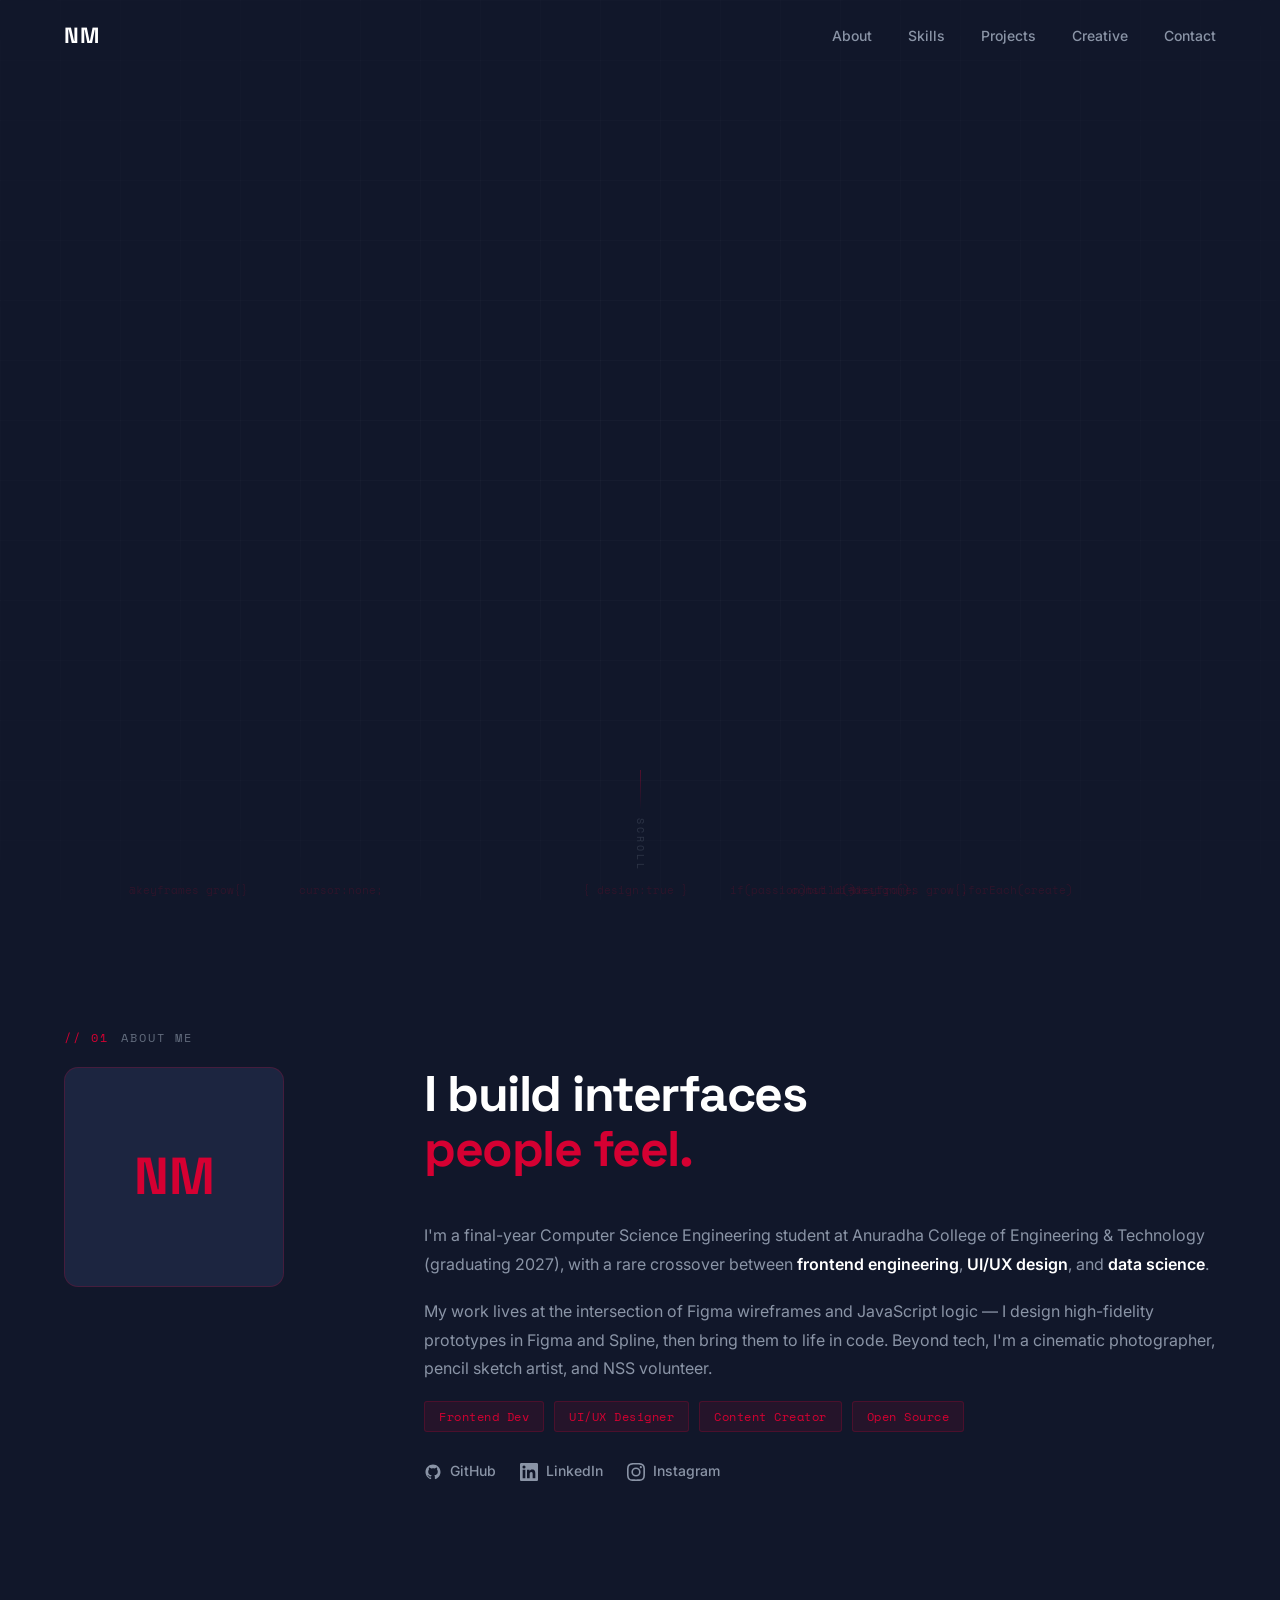
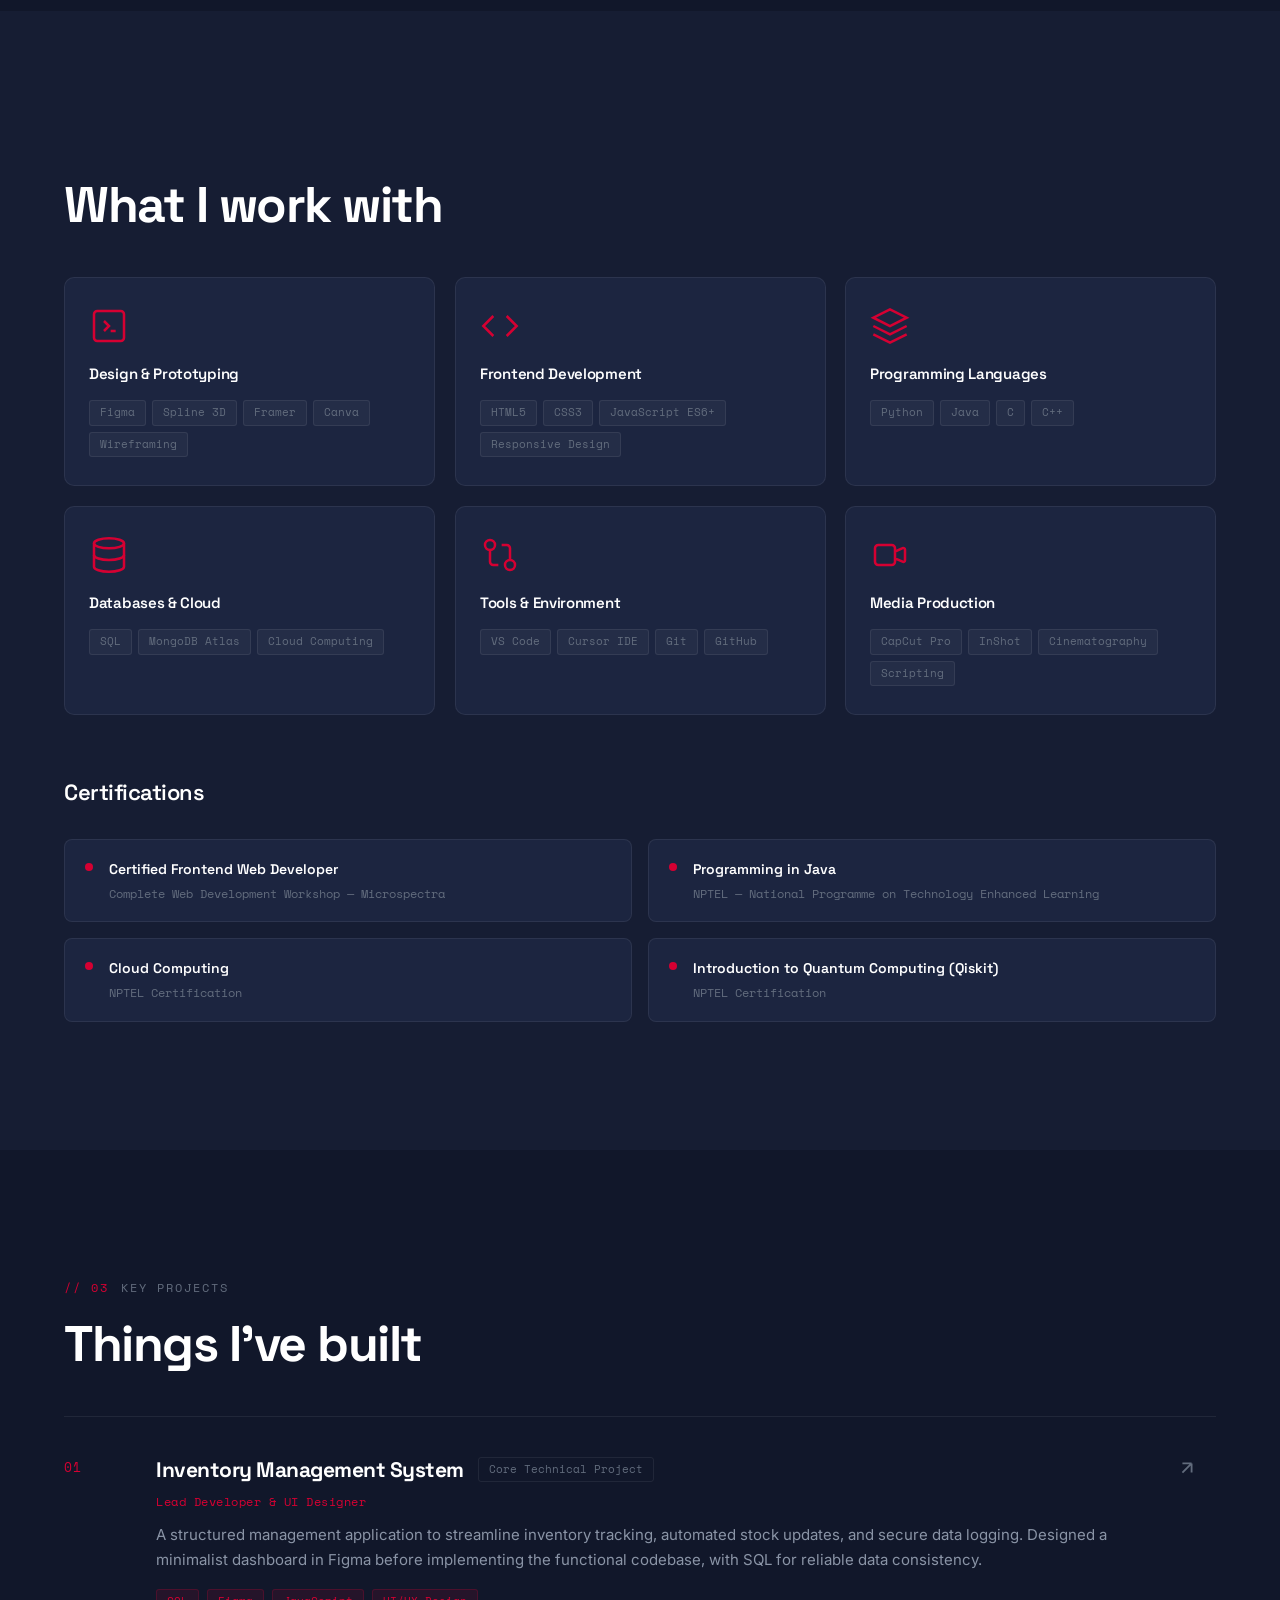
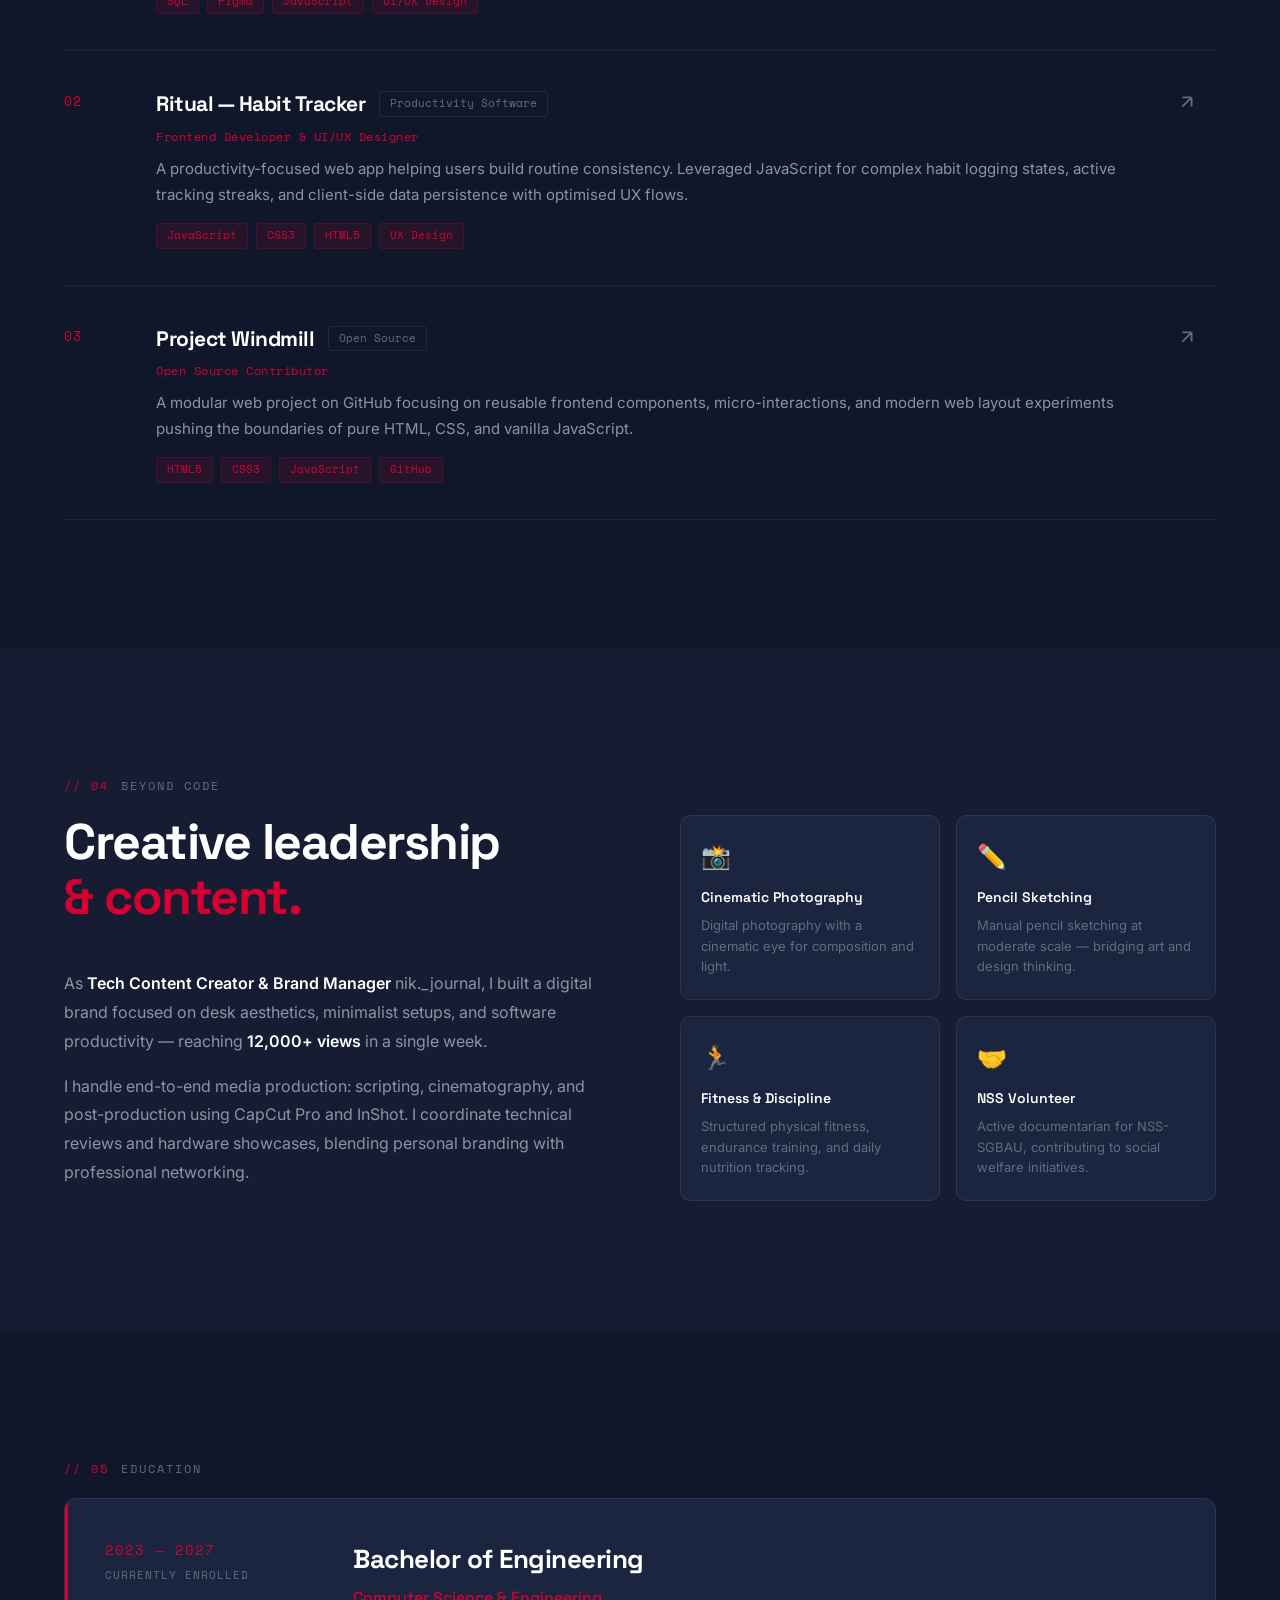
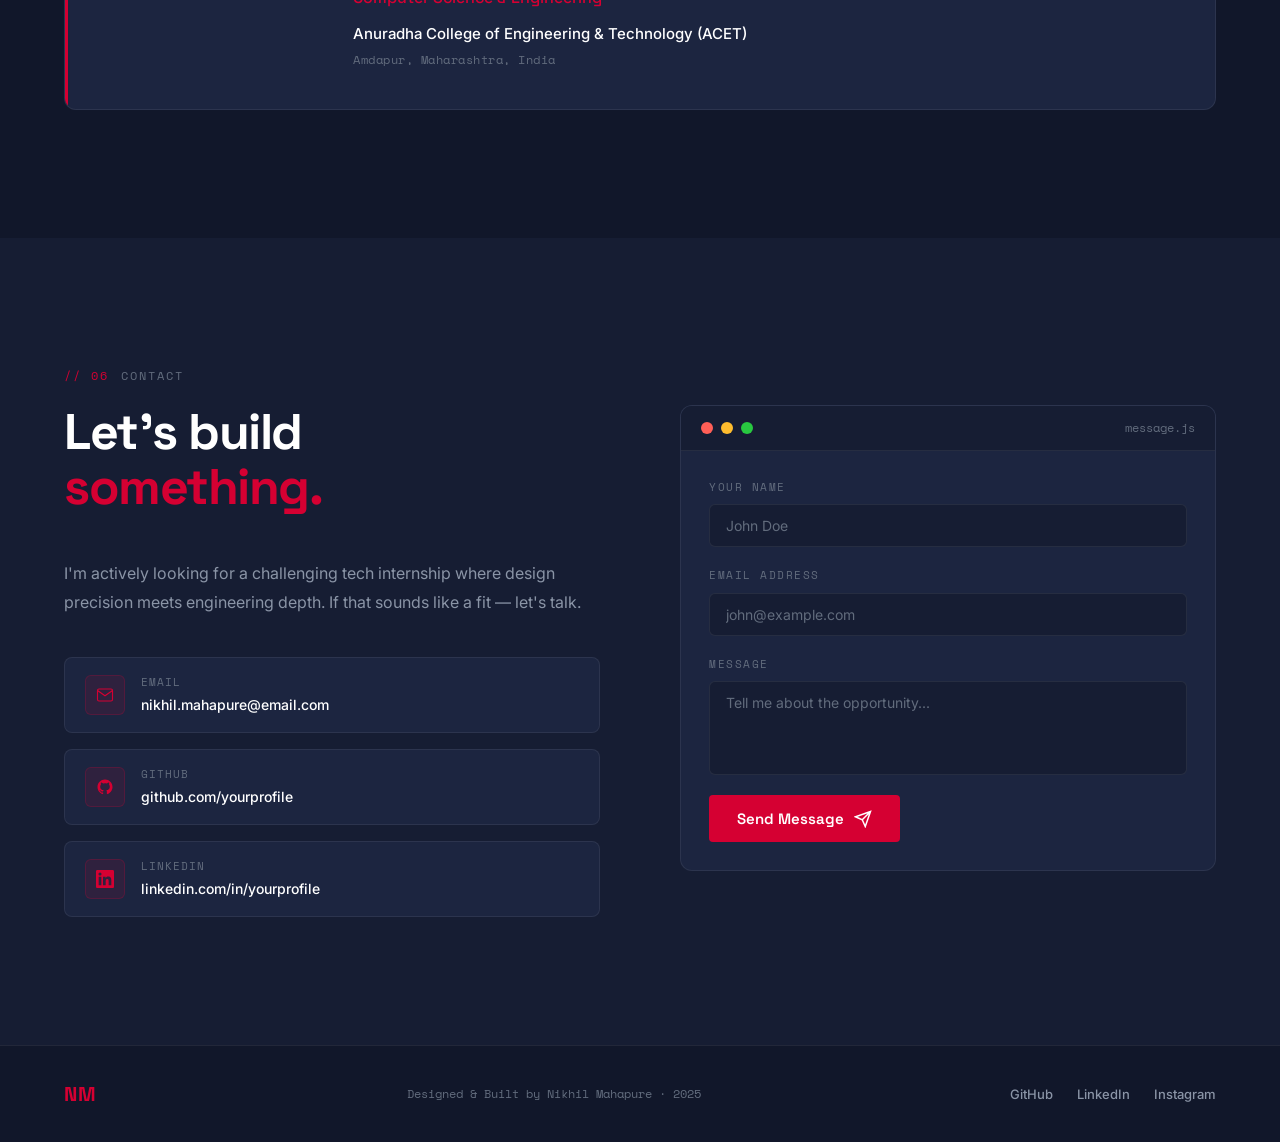
==== commit 44c7beda: "--" ====
--- a/index.html
+++ b/index.html
@@ -135,7 +135,7 @@
               <div class="card-topbar">
                 <div class="card-brand">
                   <span class="brand-dot"></span>
-                  <span class="brand-text">COET</span>
+                  <span class="brand-text">ACET</span>
                 </div>
                 <div class="card-logo-mark">NM</div>
               </div>
@@ -180,7 +180,7 @@
               </div>
 
               <!-- QR micro -->
-              <div class="card-qr" aria-hidden="true">
+              <!-- <div class="card-qr" aria-hidden="true">
                 <svg viewBox="0 0 21 21" fill="none" xmlns="http://www.w3.org/2000/svg">
                   <rect x="0" y="0" width="9" height="9" fill="currentColor" rx="1"/>
                   <rect x="1" y="1" width="7" height="7" fill="#0e1322" rx="0.5"/>
@@ -199,7 +199,7 @@
                   <rect x="10" y="4" width="2" height="2" fill="currentColor"/>
                   <rect x="10" y="8" width="2" height="2" fill="currentColor"/>
                 </svg>
-              </div>
+              </div> -->
 
             </div><!-- /front -->
 
@@ -212,7 +212,7 @@
                 <span class="back-sig-name">Nikhil Mahapure</span>
               </div>
               <div class="back-barcode" aria-hidden="true">
-                <svg viewBox="0 0 120 40" xmlns="http://www.w3.org/2000/svg">
+                <svg viewBox="0 0 21 21" fill="none" xmlns="http://www.w3.org/2000/svg">
                   <g fill="currentColor">
                     <rect x="0"   y="0" width="3" height="36"/>
                     <rect x="5"   y="0" width="1" height="36"/>
@@ -287,7 +287,7 @@
             <span class="tag">Frontend Dev</span><span class="tag">UI/UX Designer</span><span class="tag">Content Creator</span><span class="tag">Open Source</span>
           </div>
           <div class="about-links reveal-up" data-delay="0.4">
-            <a href="https://github.com/yourprofile" class="icon-link magnetic" target="_blank" rel="noopener">
+            <a href="https://github.com/Nikhil-o1" class="icon-link magnetic" target="_blank" rel="noopener">
               <svg viewBox="0 0 24 24" fill="currentColor"><path d="M12 2C6.477 2 2 6.477 2 12c0 4.42 2.865 8.167 6.839 9.49.5.092.682-.217.682-.482 0-.237-.008-.866-.013-1.7-2.782.603-3.369-1.342-3.369-1.342-.454-1.155-1.11-1.462-1.11-1.462-.908-.62.069-.608.069-.608 1.003.07 1.531 1.03 1.531 1.03.892 1.529 2.341 1.087 2.91.832.092-.647.35-1.088.636-1.338-2.22-.253-4.555-1.11-4.555-4.943 0-1.091.39-1.984 1.029-2.683-.103-.253-.446-1.27.098-2.647 0 0 .84-.269 2.75 1.025A9.578 9.578 0 0 1 12 6.836c.85.004 1.705.114 2.504.336 1.909-1.294 2.747-1.025 2.747-1.025.546 1.377.203 2.394.1 2.647.64.699 1.028 1.592 1.028 2.683 0 3.842-2.339 4.687-4.566 4.935.359.309.678.919.678 1.852 0 1.336-.012 2.415-.012 2.743 0 .267.18.578.688.48C19.138 20.163 22 16.418 22 12c0-5.523-4.477-10-10-10z"/></svg>
               GitHub
             </a>
@@ -362,7 +362,7 @@
       <div class="creative-grid">
         <div class="creative-main reveal-left">
           <h2 class="section-heading">Creative leadership<br/><em class="accent">&amp; content.</em></h2>
-          <p class="creative-desc">As <strong>Tech Content Creator & Brand Manager</strong> at Atharv the Creator / nik._journal, I built a digital brand focused on desk aesthetics, minimalist setups, and software productivity — reaching <strong class="accent">12,000+ views</strong> in a single week.</p>
+          <p class="creative-desc">As <strong>Tech Content Creator & Brand Manager</strong> nik._journal, I built a digital brand focused on desk aesthetics, minimalist setups, and software productivity — reaching <strong class="accent">12,000+ views</strong> in a single week.</p>
           <p class="creative-desc">I handle end-to-end media production: scripting, cinematography, and post-production using CapCut Pro and InShot. I coordinate technical reviews and hardware showcases, blending personal branding with professional networking.</p>
         </div>
         <div class="creative-cards">
@@ -381,7 +381,7 @@
       <div class="section-label reveal-up"><span class="label-tag">// 05</span><span>Education</span></div>
       <div class="edu-card tilt-card reveal-up">
         <div class="edu-left"><div class="edu-year">2023 — 2027</div><div class="edu-status">Currently enrolled</div></div>
-        <div class="edu-right"><h3 class="edu-degree">Bachelor of Engineering</h3><p class="edu-field">Computer Science & Engineering</p><p class="edu-college">Anuradha College of Engineering & Technology (COET)</p><p class="edu-location">Amdapur, Maharashtra, India</p></div>
+        <div class="edu-right"><h3 class="edu-degree">Bachelor of Engineering</h3><p class="edu-field">Computer Science & Engineering</p><p class="edu-college">Anuradha College of Engineering & Technology (ACET)</p><p class="edu-location">Amdapur, Maharashtra, India</p></div>
         <div class="card-shine"></div>
       </div>
     </div>
@@ -397,7 +397,7 @@
           <p class="contact-desc reveal-up" data-delay="0.1">I'm actively looking for a challenging tech internship where design precision meets engineering depth. If that sounds like a fit — let's talk.</p>
           <div class="contact-links">
             <a href="mailto:nikhil.mahapure@email.com" class="contact-link reveal-up magnetic" data-delay="0.2"><div class="contact-link-icon"><svg viewBox="0 0 24 24" fill="none" stroke="currentColor" stroke-width="1.5"><path d="M4 4h16c1.1 0 2 .9 2 2v12c0 1.1-.9 2-2 2H4c-1.1 0-2-.9-2-2V6c0-1.1.9-2 2-2z"/><polyline points="22,6 12,13 2,6"/></svg></div><div><span class="contact-link-label">Email</span><span class="contact-link-value">nikhil.mahapure@email.com</span></div></a>
-            <a href="https://github.com/yourprofile" class="contact-link reveal-up magnetic" data-delay="0.3" target="_blank" rel="noopener"><div class="contact-link-icon"><svg viewBox="0 0 24 24" fill="currentColor"><path d="M12 2C6.477 2 2 6.477 2 12c0 4.42 2.865 8.167 6.839 9.49.5.092.682-.217.682-.482 0-.237-.008-.866-.013-1.7-2.782.603-3.369-1.342-3.369-1.342-.454-1.155-1.11-1.462-1.11-1.462-.908-.62.069-.608.069-.608 1.003.07 1.531 1.03 1.531 1.03.892 1.529 2.341 1.087 2.91.832.092-.647.35-1.088.636-1.338-2.22-.253-4.555-1.11-4.555-4.943 0-1.091.39-1.984 1.029-2.683-.103-.253-.446-1.27.098-2.647 0 0 .84-.269 2.75 1.025A9.578 9.578 0 0 1 12 6.836c.85.004 1.705.114 2.504.336 1.909-1.294 2.747-1.025 2.747-1.025.546 1.377.203 2.394.1 2.647.64.699 1.028 1.592 1.028 2.683 0 3.842-2.339 4.687-4.566 4.935.359.309.678.919.678 1.852 0 1.336-.012 2.415-.012 2.743 0 .267.18.578.688.48C19.138 20.163 22 16.418 22 12c0-5.523-4.477-10-10-10z"/></svg></div><div><span class="contact-link-label">GitHub</span><span class="contact-link-value">github.com/yourprofile</span></div></a>
+            <a href="https://github.com/Nikhil-o1" class="contact-link reveal-up magnetic" data-delay="0.3" target="_blank" rel="noopener"><div class="contact-link-icon"><svg viewBox="0 0 24 24" fill="currentColor"><path d="M12 2C6.477 2 2 6.477 2 12c0 4.42 2.865 8.167 6.839 9.49.5.092.682-.217.682-.482 0-.237-.008-.866-.013-1.7-2.782.603-3.369-1.342-3.369-1.342-.454-1.155-1.11-1.462-1.11-1.462-.908-.62.069-.608.069-.608 1.003.07 1.531 1.03 1.531 1.03.892 1.529 2.341 1.087 2.91.832.092-.647.35-1.088.636-1.338-2.22-.253-4.555-1.11-4.555-4.943 0-1.091.39-1.984 1.029-2.683-.103-.253-.446-1.27.098-2.647 0 0 .84-.269 2.75 1.025A9.578 9.578 0 0 1 12 6.836c.85.004 1.705.114 2.504.336 1.909-1.294 2.747-1.025 2.747-1.025.546 1.377.203 2.394.1 2.647.64.699 1.028 1.592 1.028 2.683 0 3.842-2.339 4.687-4.566 4.935.359.309.678.919.678 1.852 0 1.336-.012 2.415-.012 2.743 0 .267.18.578.688.48C19.138 20.163 22 16.418 22 12c0-5.523-4.477-10-10-10z"/></svg></div><div><span class="contact-link-label">GitHub</span><span class="contact-link-value">github.com/yourprofile</span></div></a>
             <a href="https://linkedin.com/in/yourprofile" class="contact-link reveal-up magnetic" data-delay="0.4" target="_blank" rel="noopener"><div class="contact-link-icon"><svg viewBox="0 0 24 24" fill="currentColor"><path d="M20.447 20.452h-3.554v-5.569c0-1.328-.027-3.037-1.852-3.037-1.853 0-2.136 1.445-2.136 2.939v5.667H9.351V9h3.414v1.561h.046c.477-.9 1.637-1.85 3.37-1.85 3.601 0 4.267 2.37 4.267 5.455v6.286zM5.337 7.433a2.062 2.062 0 0 1-2.063-2.065 2.064 2.064 0 1 1 2.063 2.065zm1.782 13.019H3.555V9h3.564v11.452zM22.225 0H1.771C.792 0 0 .774 0 1.729v20.542C0 23.227.792 24 1.771 24h20.451C23.2 24 24 23.227 24 22.271V1.729C24 .774 23.2 0 22.222 0h.003z"/></svg></div><div><span class="contact-link-label">LinkedIn</span><span class="contact-link-value">linkedin.com/in/yourprofile</span></div></a>
           </div>
         </div>
@@ -422,7 +422,7 @@
         <div class="footer-logo">NM</div>
         <p class="footer-copy">Designed & Built by Nikhil Mahapure · 2025</p>
         <div class="footer-links">
-          <a href="https://github.com/yourprofile" target="_blank" rel="noopener">GitHub</a>
+          <a href="https://github.com/Nikhil-o1" target="_blank" rel="noopener">GitHub</a>
           <a href="https://linkedin.com/in/yourprofile" target="_blank" rel="noopener">LinkedIn</a>
           <a href="https://instagram.com/nik._journal" target="_blank" rel="noopener">Instagram</a>
         </div>
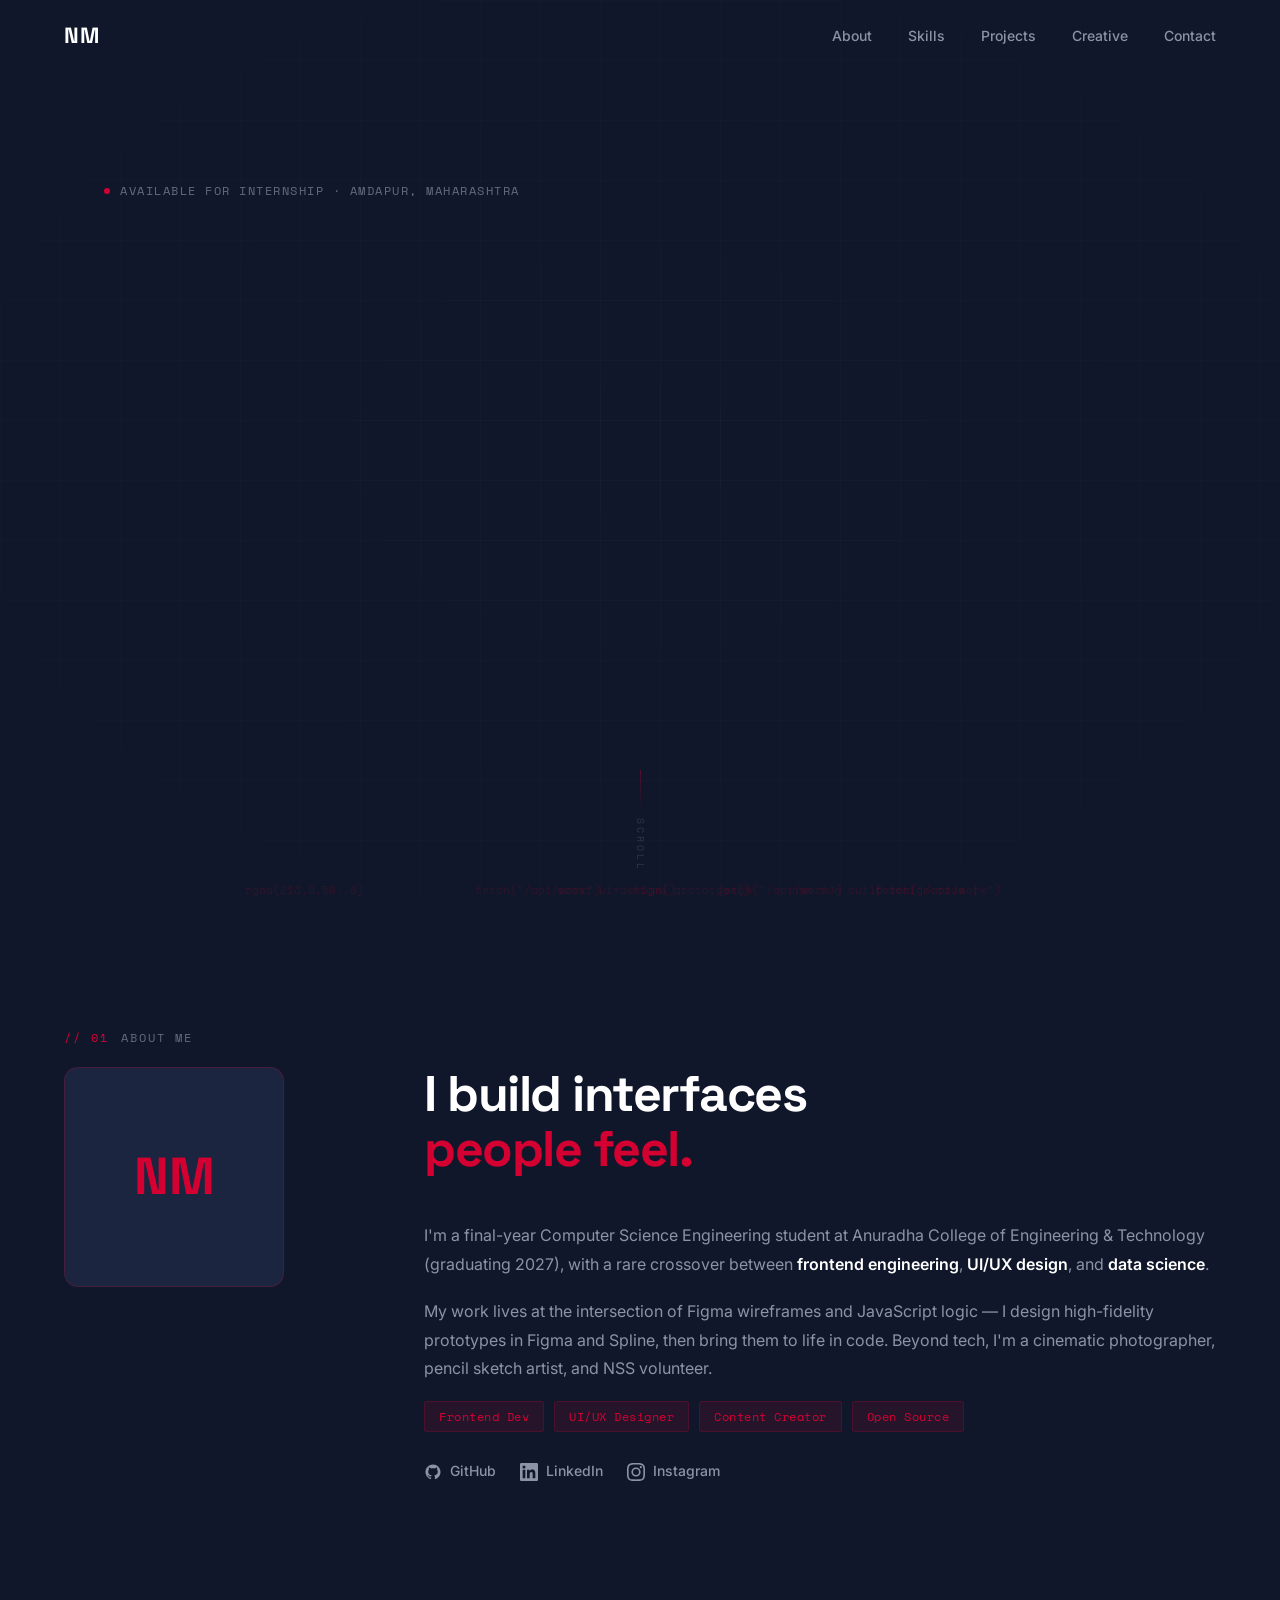
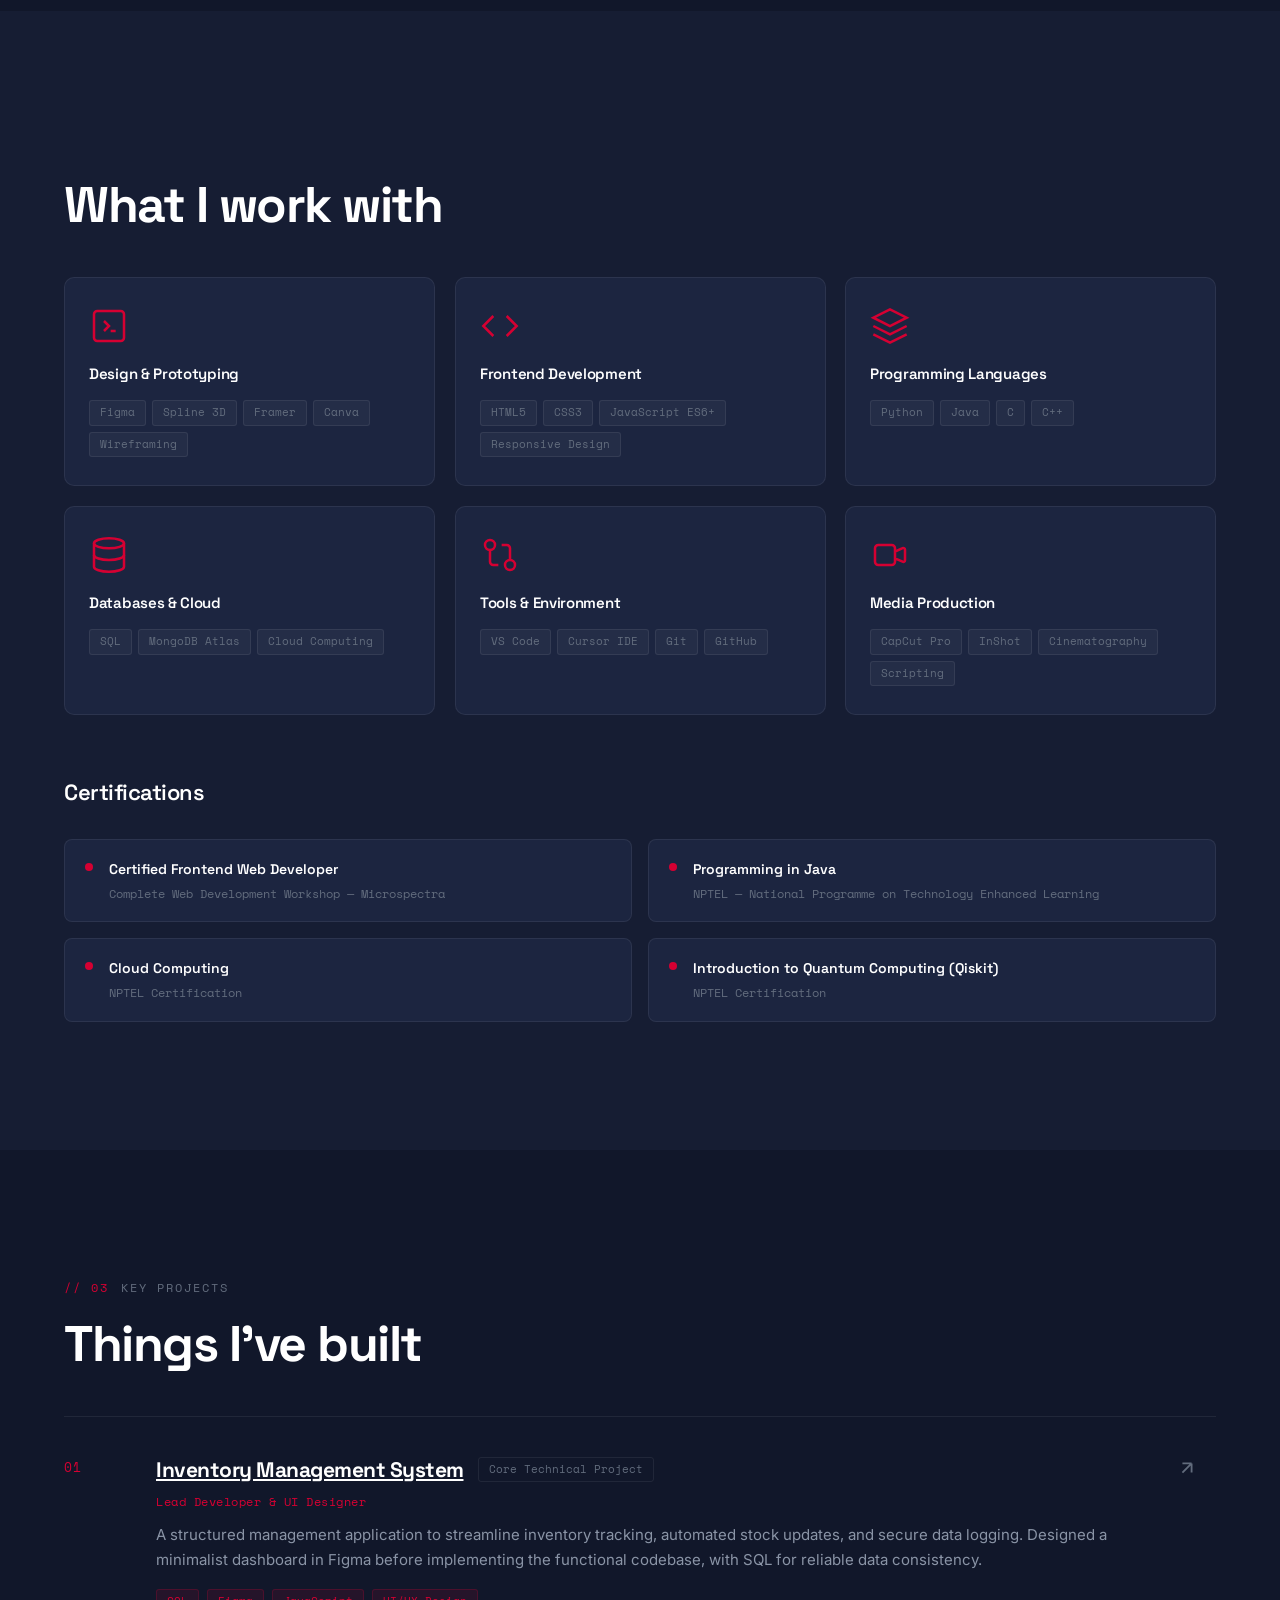
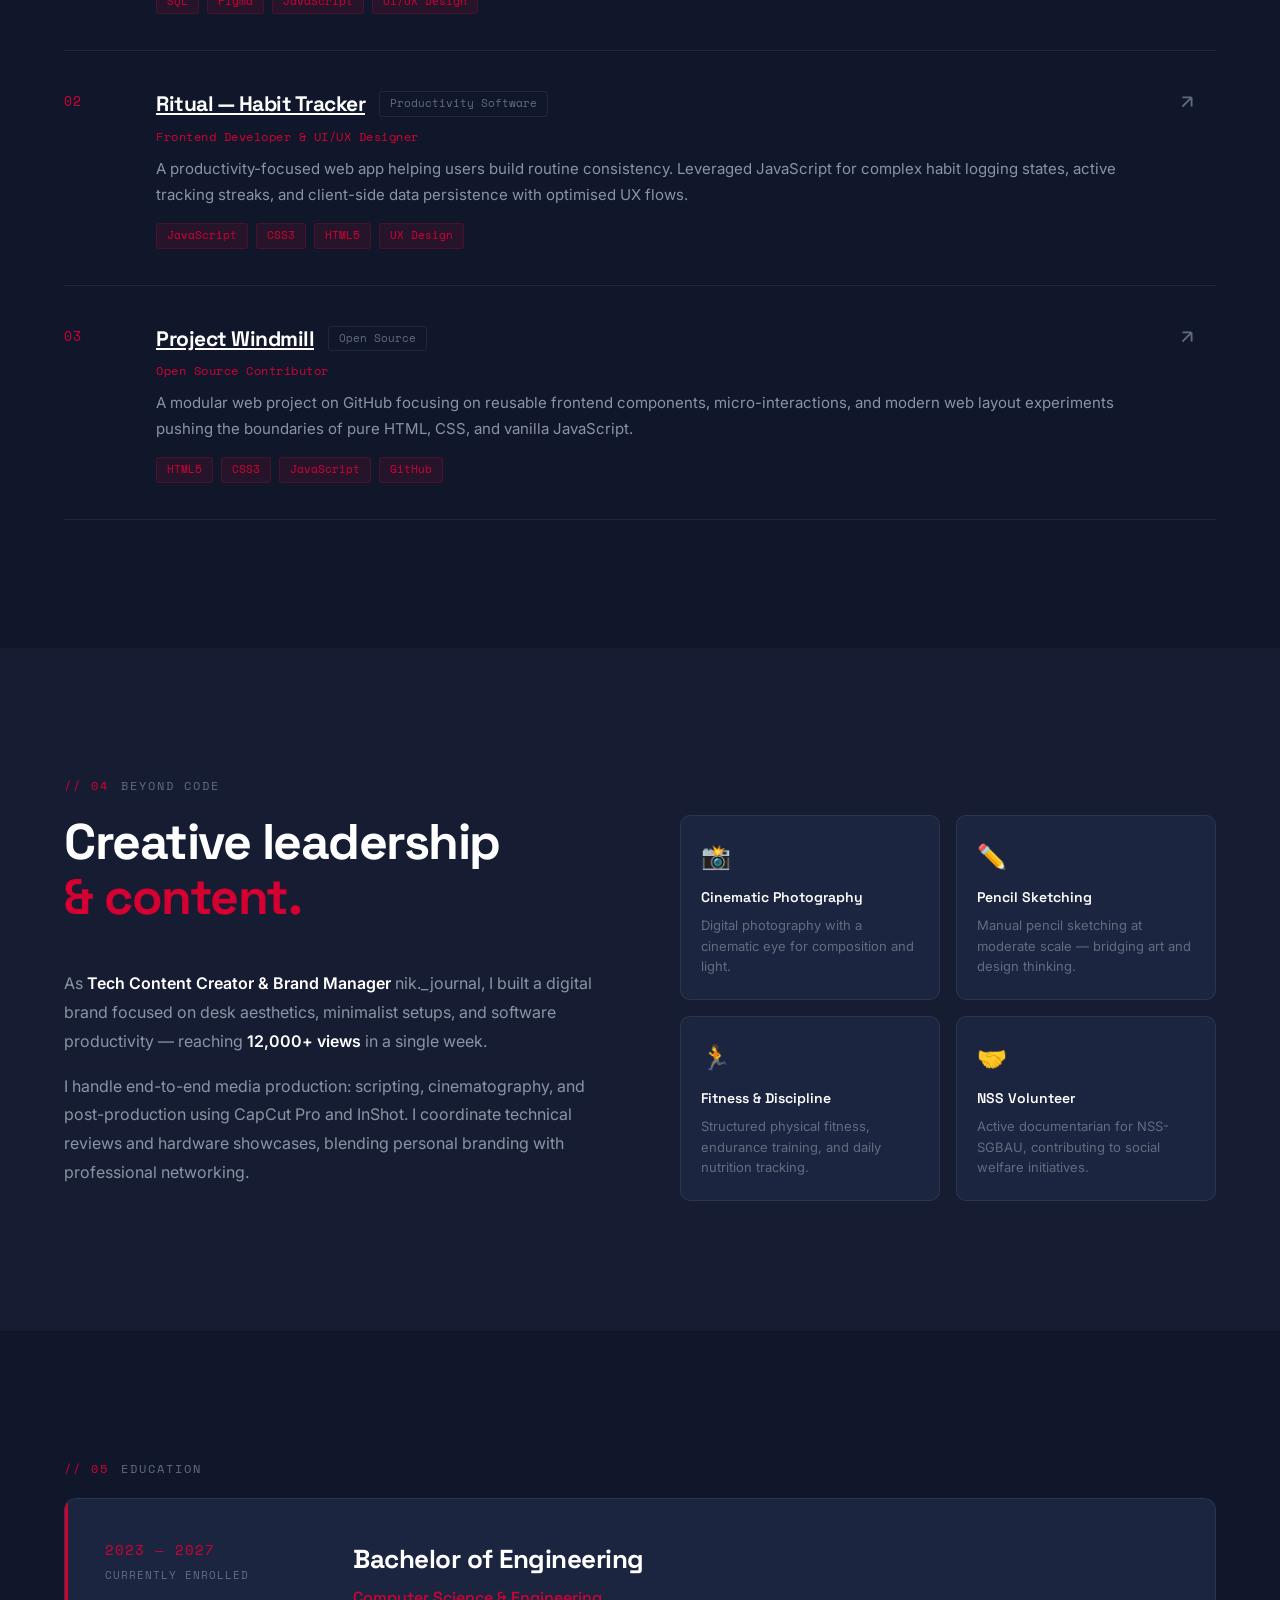
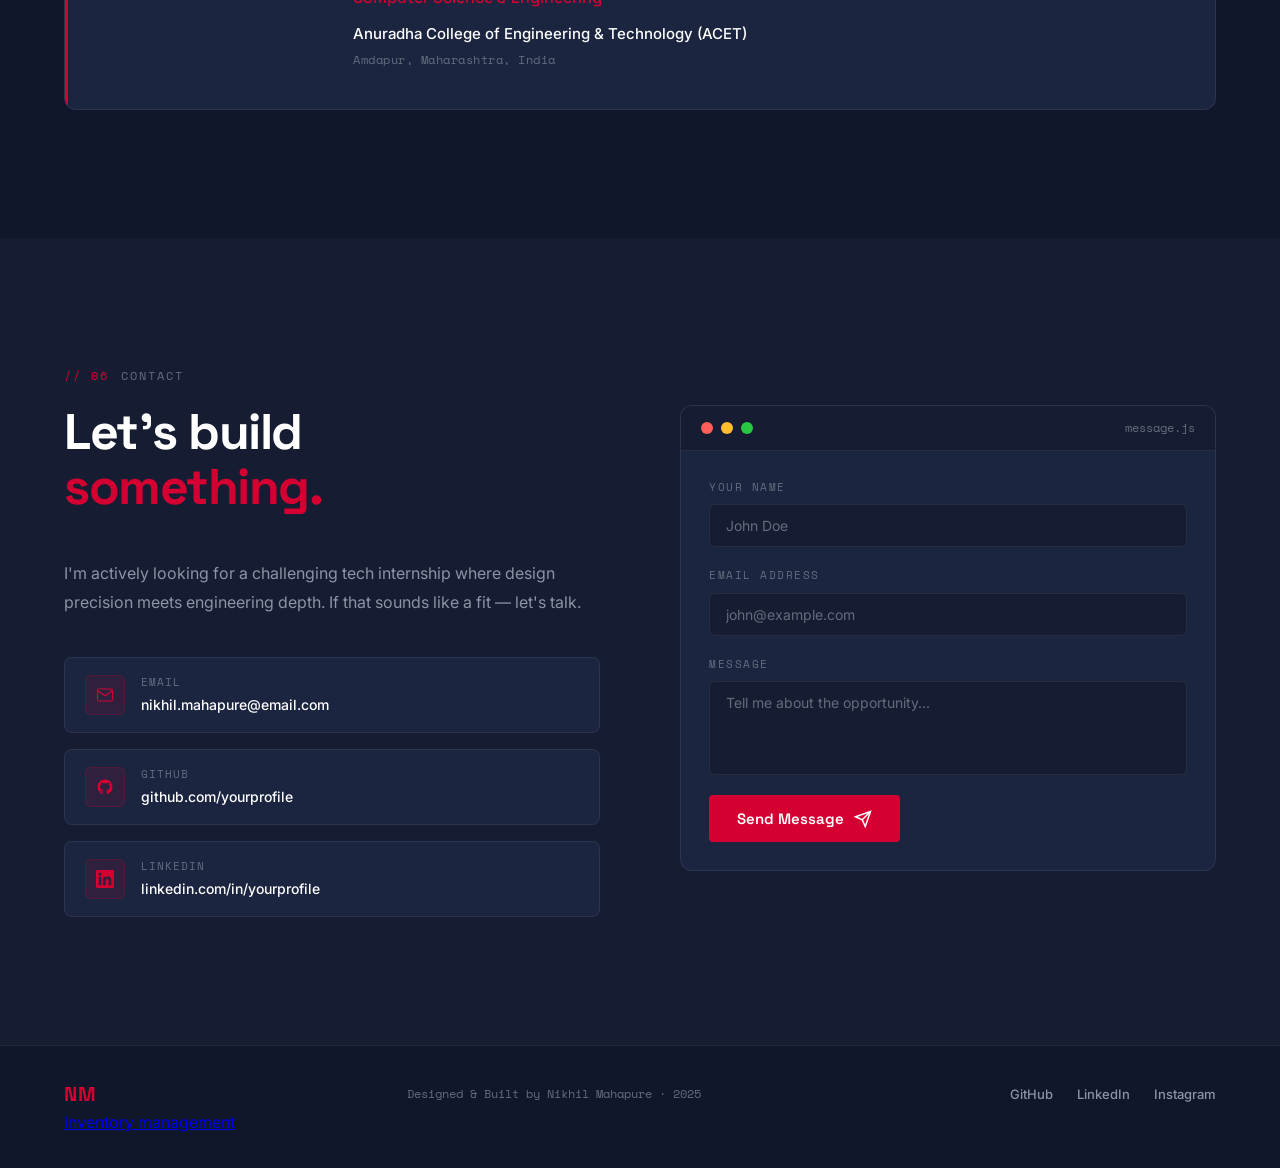
==== commit 67797dd8: "-" ====
--- a/index.html
+++ b/index.html
@@ -144,7 +144,7 @@
               <div class="card-photo">
                 <div class="card-photo-inner">
                   <span class="photo-initials">NM</span>
-                  <div class="photo-shimmer"></div>
+                  <div class="photo-shimmer" img src></div>
                 </div>
               </div>
 
@@ -338,17 +338,17 @@
       <div class="projects-list">
         <div class="project-item reveal-up" data-delay="0.0">
           <div class="project-num">01</div>
-          <div class="project-content"><div class="project-meta"><h3 class="project-title">Inventory Management System</h3><span class="project-badge">Core Technical Project</span></div><p class="project-role">Lead Developer & UI Designer</p><p class="project-desc">A structured management application to streamline inventory tracking, automated stock updates, and secure data logging. Designed a minimalist dashboard in Figma before implementing the functional codebase, with SQL for reliable data consistency.</p><div class="project-tech"><span>SQL</span><span>Figma</span><span>JavaScript</span><span>UI/UX Design</span></div></div>
+          <div class="project-content"><div class="project-meta"><a class="project-title" href="https://github.com/Nikhil-o1/Inventory-Managements-System" target="_blank">Inventory Management System</a><span class="project-badge">Core Technical Project</span></div><p class="project-role">Lead Developer & UI Designer</p><p class="project-desc">A structured management application to streamline inventory tracking, automated stock updates, and secure data logging. Designed a minimalist dashboard in Figma before implementing the functional codebase, with SQL for reliable data consistency.</p><div class="project-tech"><span>SQL</span><span>Figma</span><span>JavaScript</span><span>UI/UX Design</span></div></div>
           <div class="project-arrow"><svg viewBox="0 0 24 24" fill="none" stroke="currentColor" stroke-width="2"><path d="M7 17L17 7M17 7H7M17 7v10"/></svg></div>
         </div>
         <div class="project-item reveal-up" data-delay="0.1">
           <div class="project-num">02</div>
-          <div class="project-content"><div class="project-meta"><h3 class="project-title">Ritual — Habit Tracker</h3><span class="project-badge">Productivity Software</span></div><p class="project-role">Frontend Developer & UI/UX Designer</p><p class="project-desc">A productivity-focused web app helping users build routine consistency. Leveraged JavaScript for complex habit logging states, active tracking streaks, and client-side data persistence with optimised UX flows.</p><div class="project-tech"><span>JavaScript</span><span>CSS3</span><span>HTML5</span><span>UX Design</span></div></div>
+          <div class="project-content"><div class="project-meta"><a class="project-title" href="https://github.com/Nikhil-o1/Consistify----habbit-tracker" target="_blank">Ritual — Habit Tracker</a><span class="project-badge">Productivity Software</span></div><p class="project-role">Frontend Developer & UI/UX Designer</p><p class="project-desc">A productivity-focused web app helping users build routine consistency. Leveraged JavaScript for complex habit logging states, active tracking streaks, and client-side data persistence with optimised UX flows.</p><div class="project-tech"><span>JavaScript</span><span>CSS3</span><span>HTML5</span><span>UX Design</span></div></div>
           <div class="project-arrow"><svg viewBox="0 0 24 24" fill="none" stroke="currentColor" stroke-width="2"><path d="M7 17L17 7M17 7H7M17 7v10"/></svg></div>
         </div>
         <div class="project-item reveal-up" data-delay="0.2">
           <div class="project-num">03</div>
-          <div class="project-content"><div class="project-meta"><h3 class="project-title">Project Windmill</h3><span class="project-badge">Open Source</span></div><p class="project-role">Open Source Contributor</p><p class="project-desc">A modular web project on GitHub focusing on reusable frontend components, micro-interactions, and modern web layout experiments pushing the boundaries of pure HTML, CSS, and vanilla JavaScript.</p><div class="project-tech"><span>HTML5</span><span>CSS3</span><span>JavaScript</span><span>GitHub</span></div></div>
+          <div class="project-content"><div class="project-meta"><a class="project-title" href="https://github.com/Nikhil-o1/Project-windmill" target="_blank">Project Windmill</a><span class="project-badge">Open Source</span></div><p class="project-role">Open Source Contributor</p><p class="project-desc">A modular web project on GitHub focusing on reusable frontend components, micro-interactions, and modern web layout experiments pushing the boundaries of pure HTML, CSS, and vanilla JavaScript.</p><div class="project-tech"><span>HTML5</span><span>CSS3</span><span>JavaScript</span><span>GitHub</span></div></div>
           <div class="project-arrow"><svg viewBox="0 0 24 24" fill="none" stroke="currentColor" stroke-width="2"><path d="M7 17L17 7M17 7H7M17 7v10"/></svg></div>
         </div>
       </div>
@@ -428,6 +428,7 @@
         </div>
       </div>
     </div>
+    <a href="https://github.com/Nikhil-o1">Inventory management </a>
   </footer>
 
   <script src="script.js"></script>
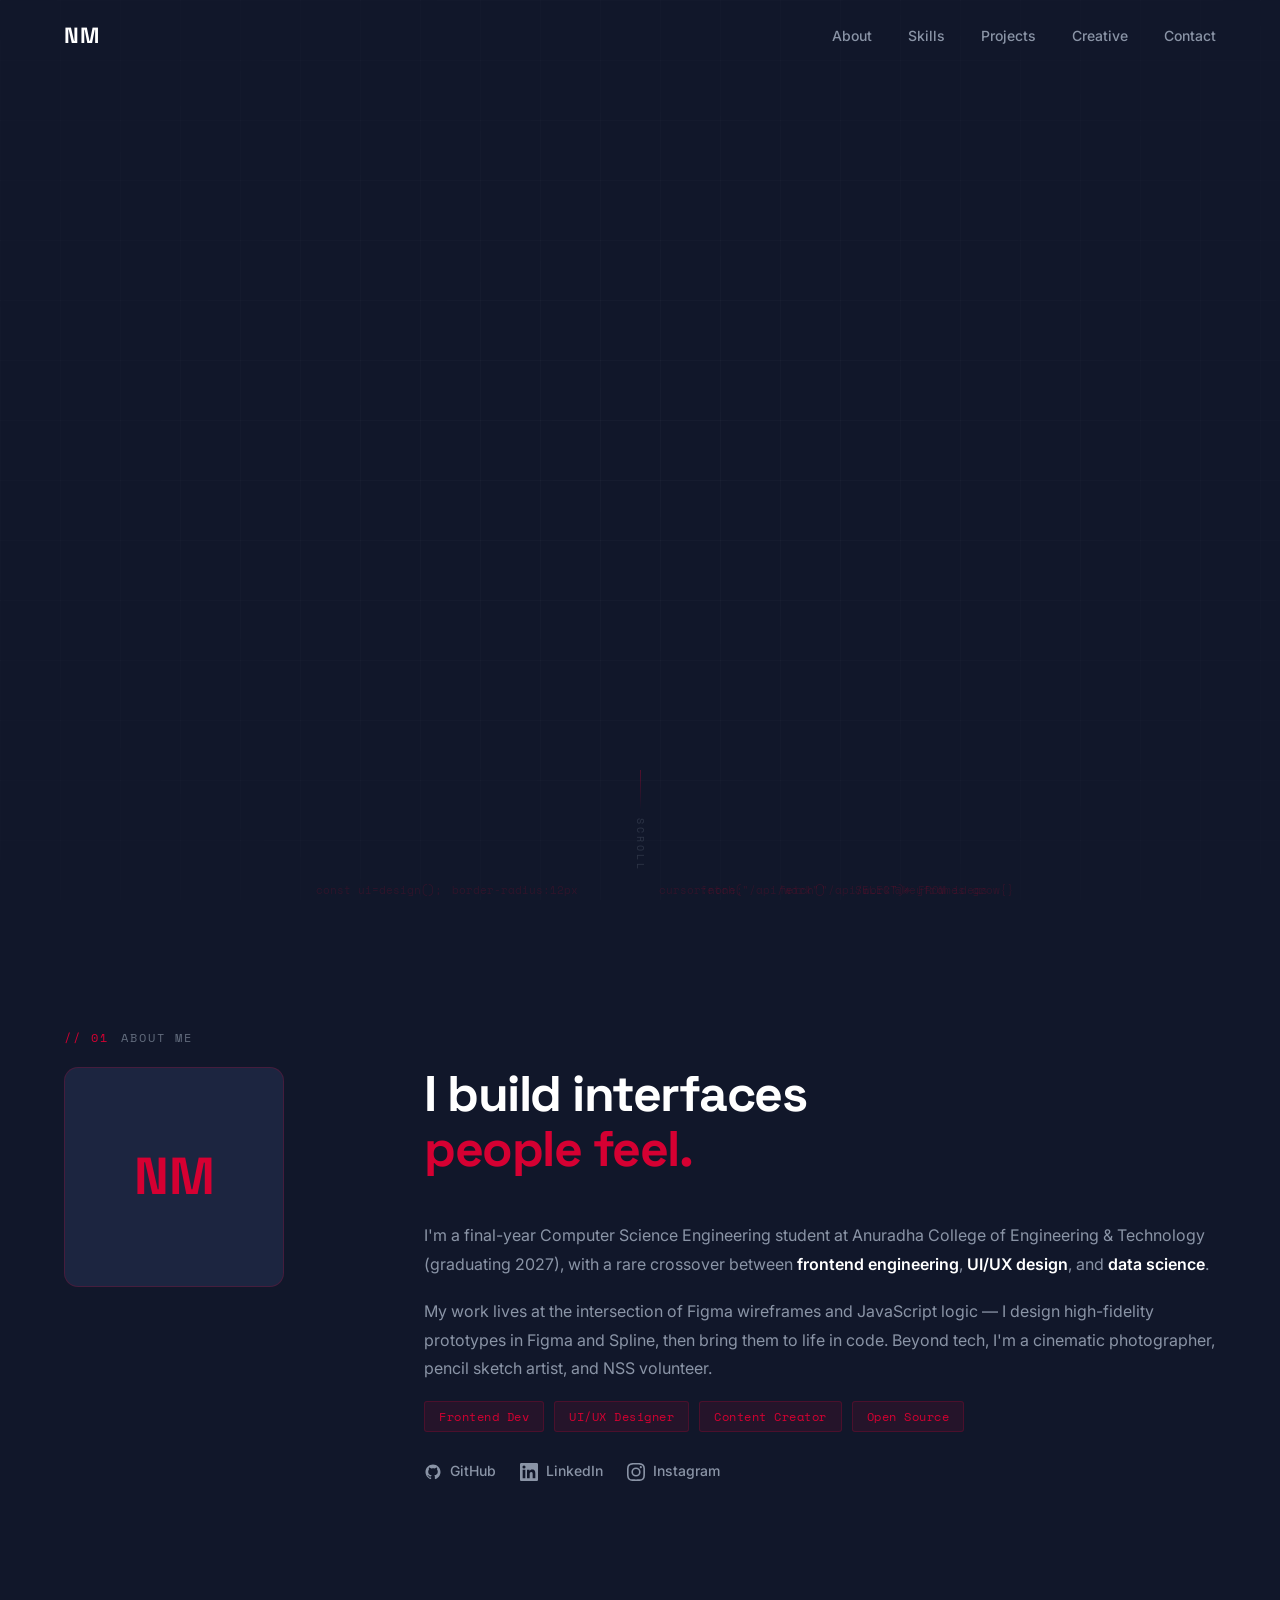
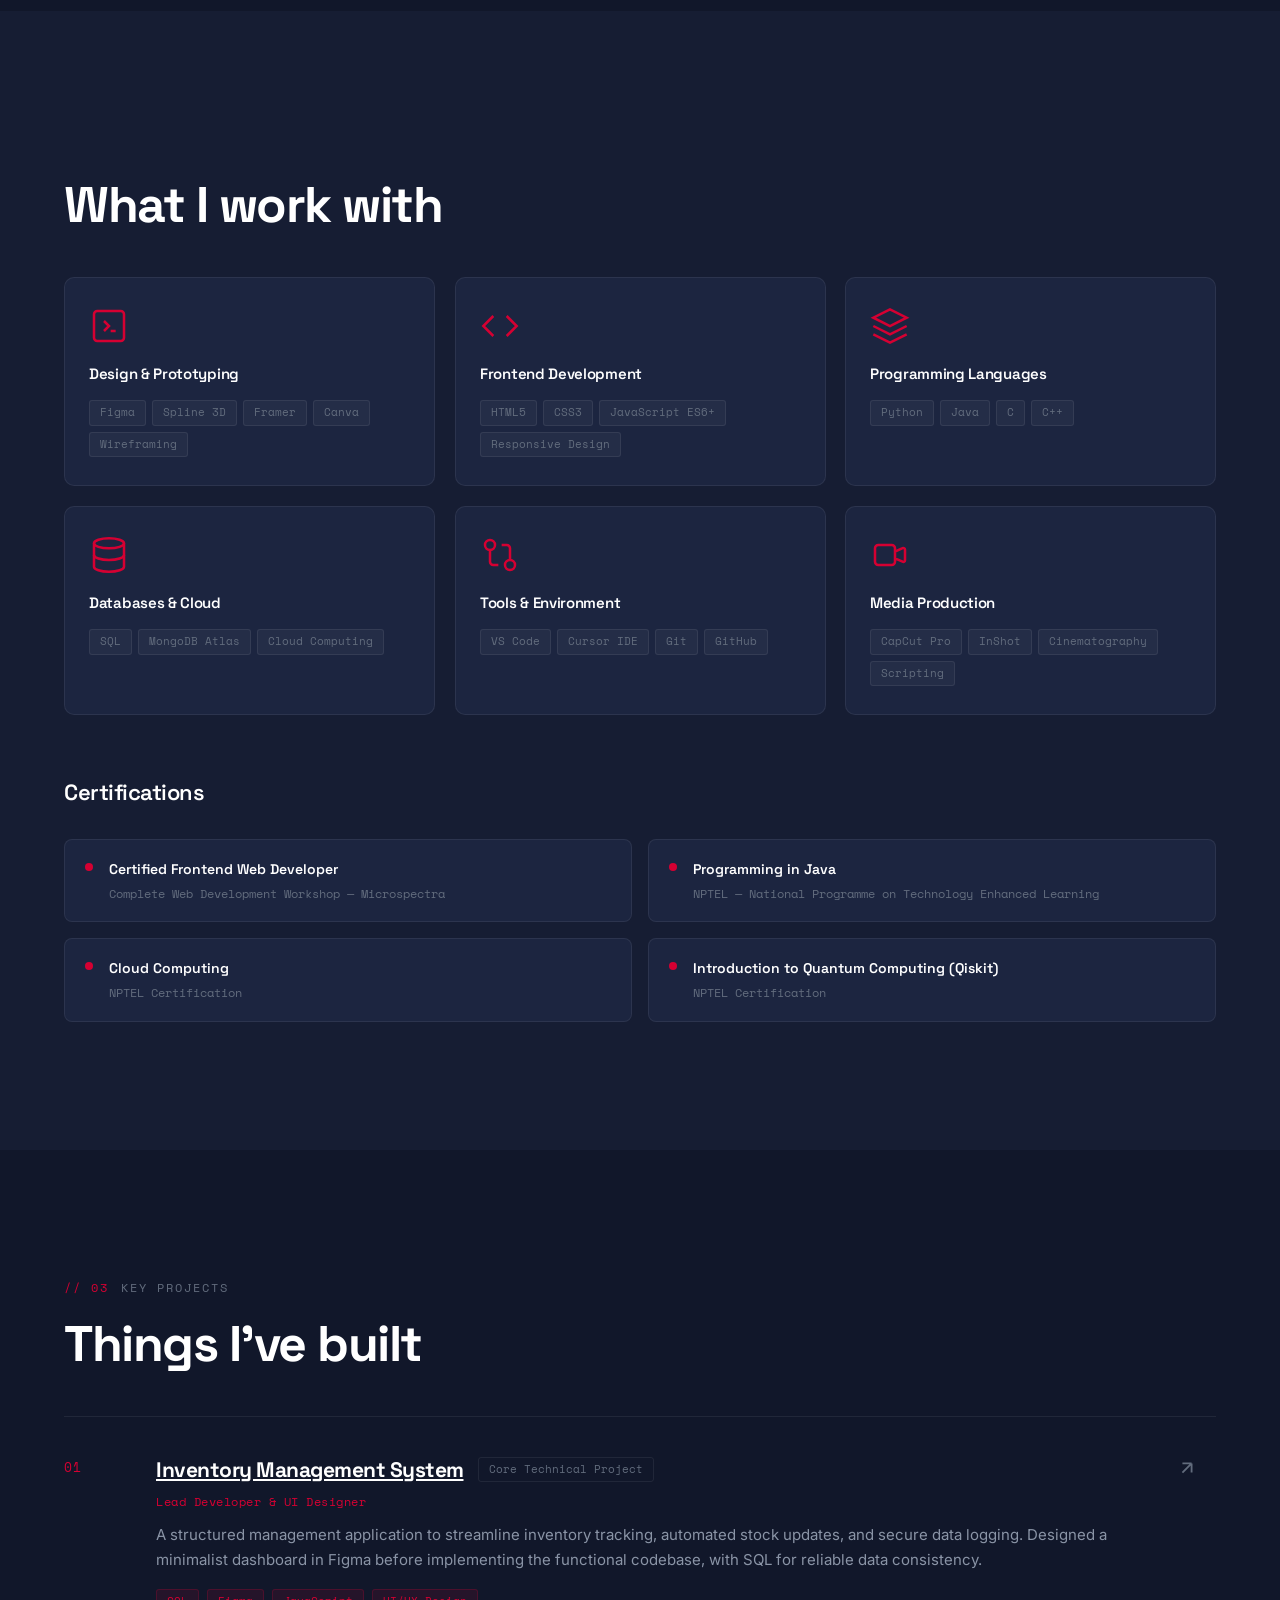
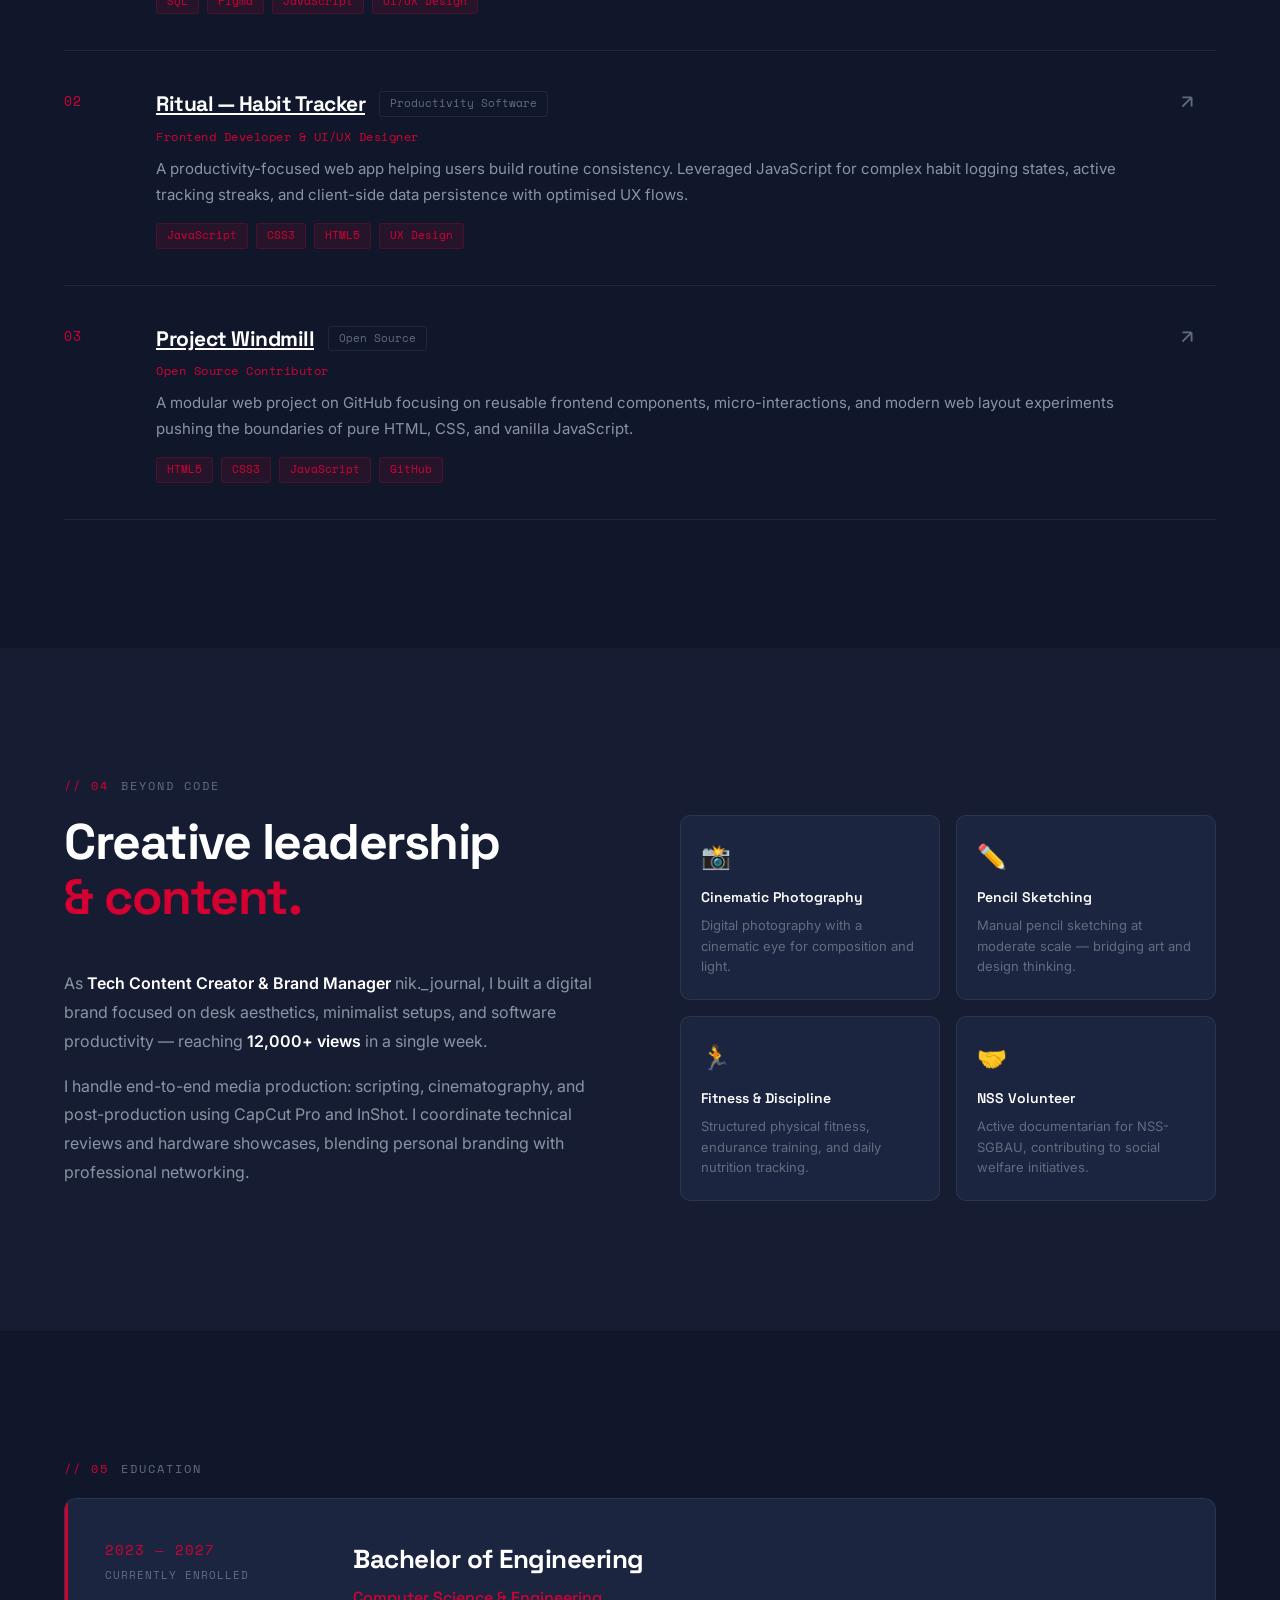
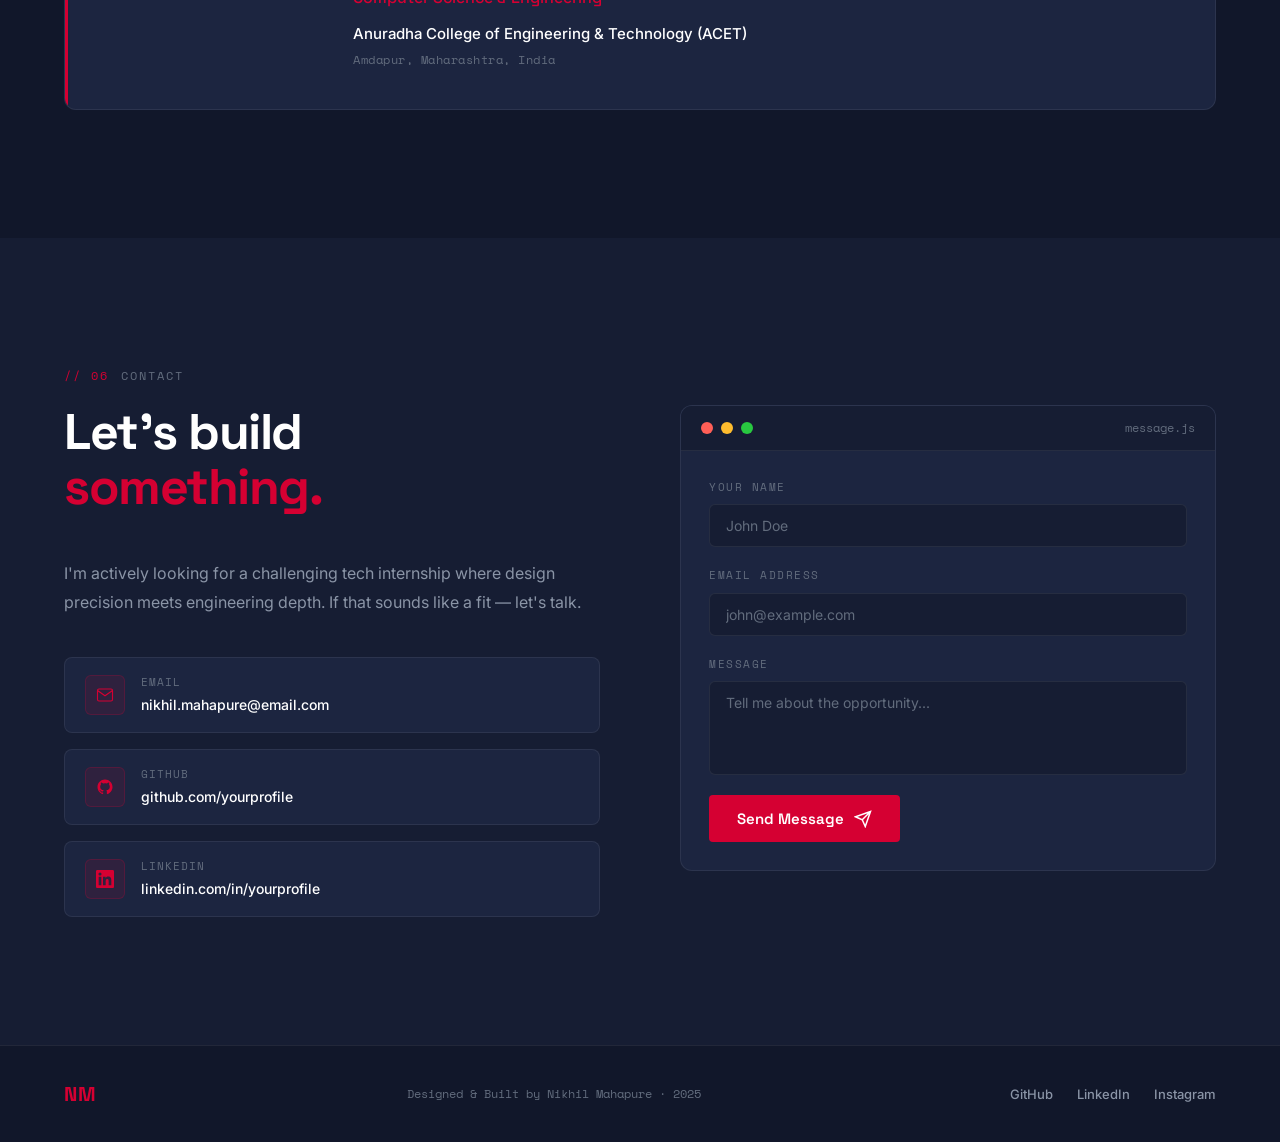
==== commit 4ac16371: "-" ====
--- a/index.html
+++ b/index.html
@@ -428,7 +428,6 @@
         </div>
       </div>
     </div>
-    <a href="https://github.com/Nikhil-o1">Inventory management </a>
   </footer>
 
   <script src="script.js"></script>
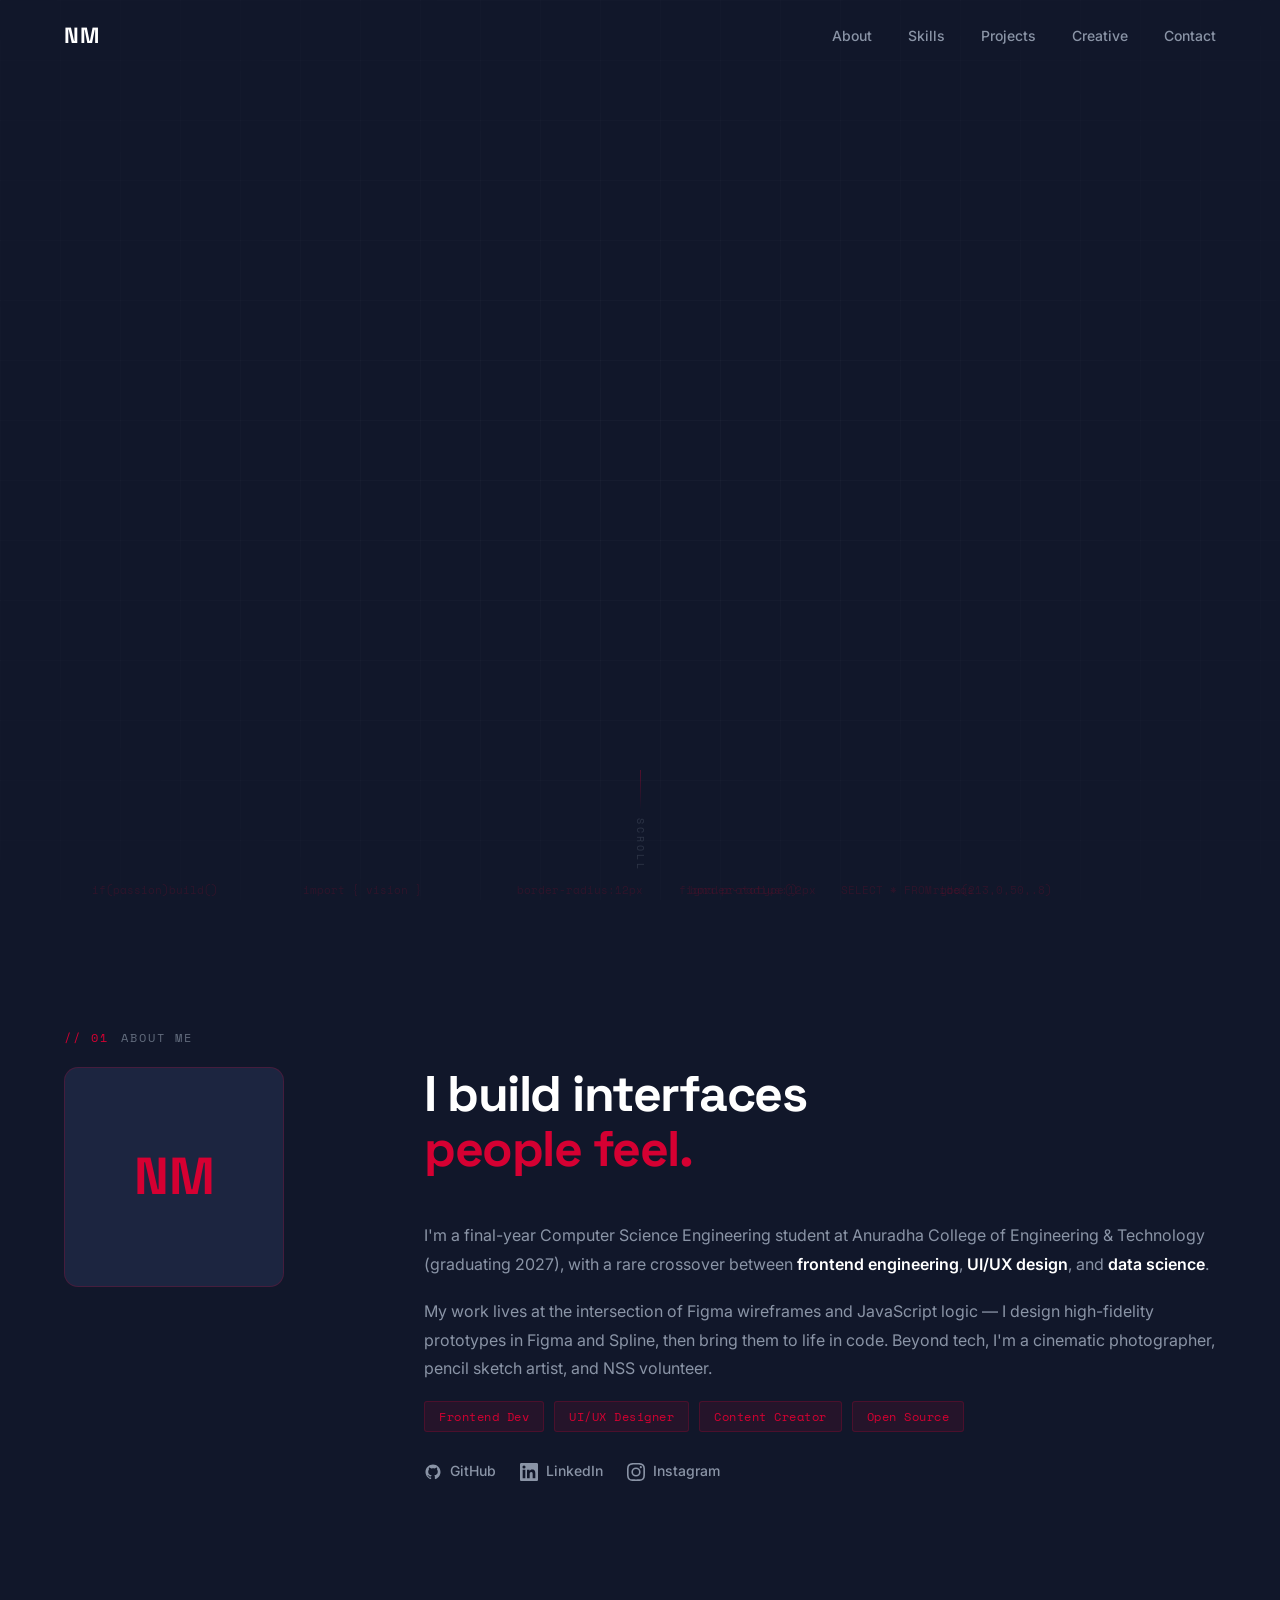
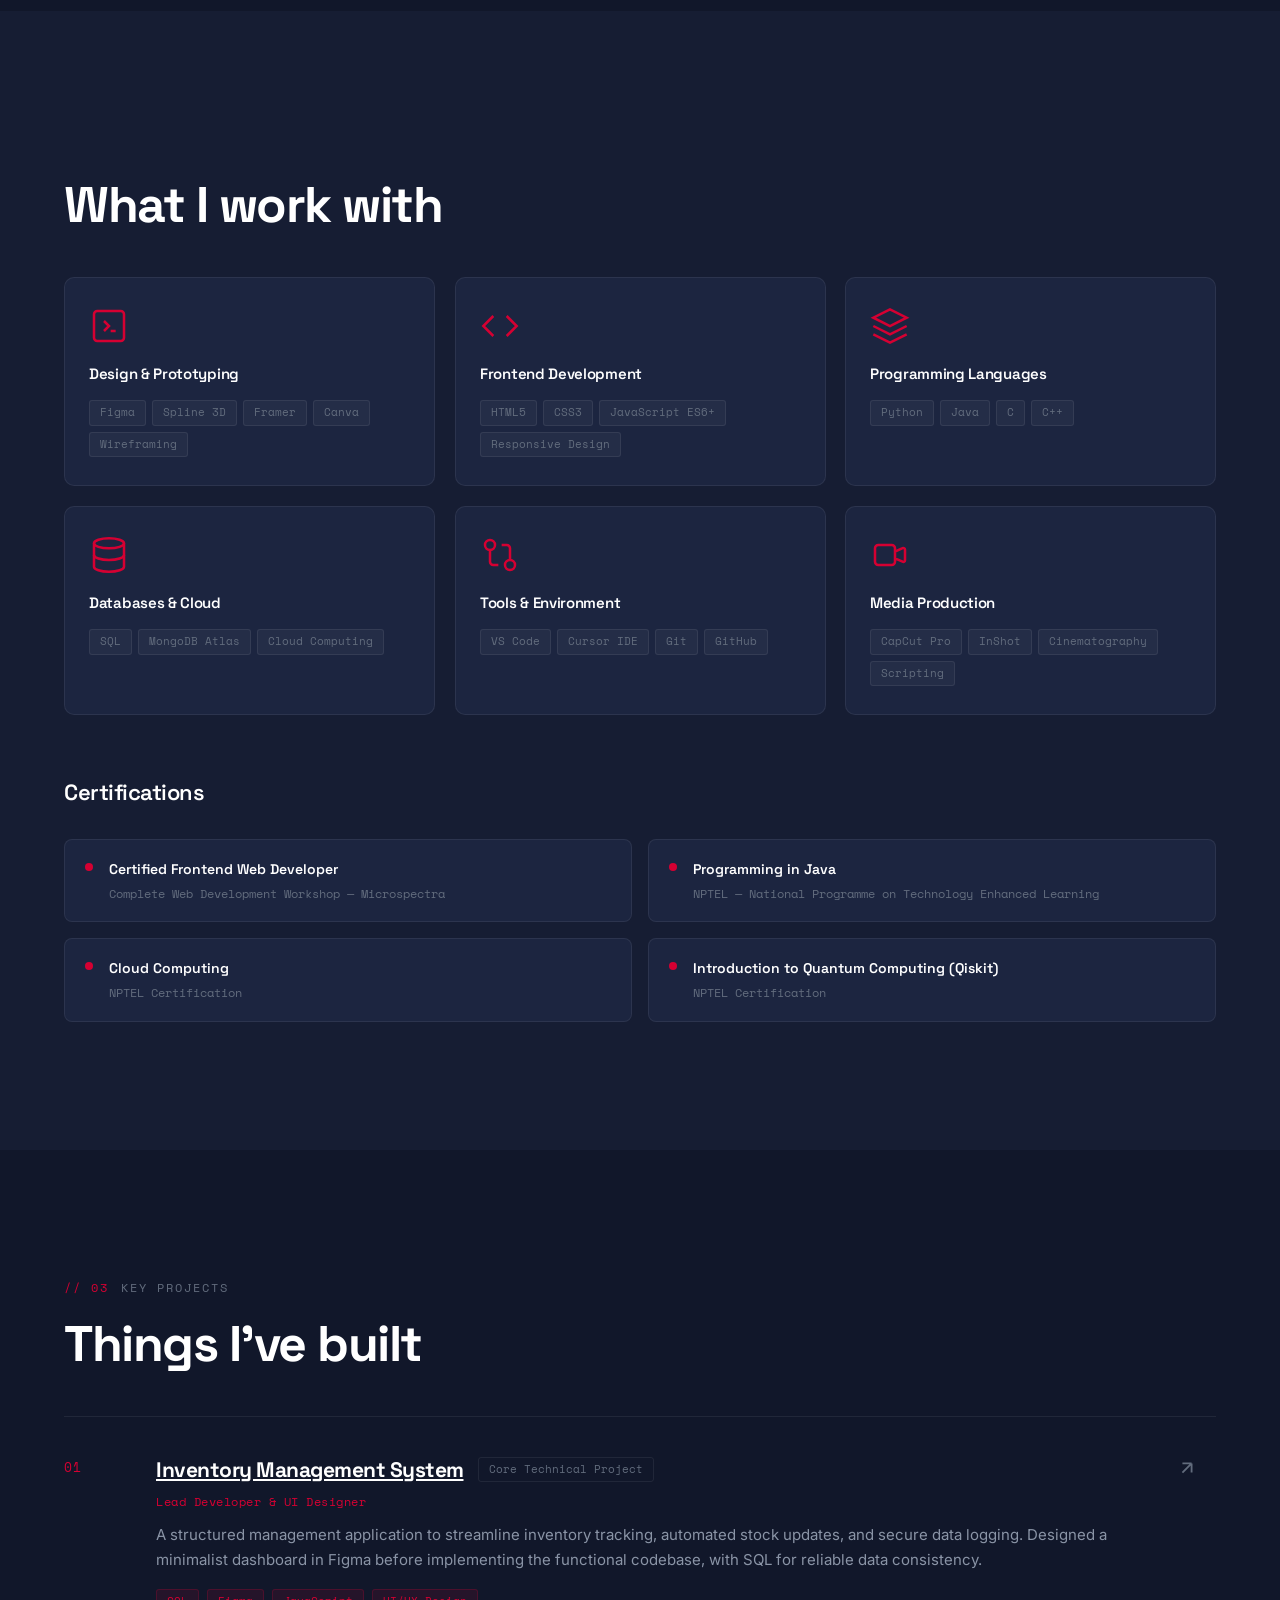
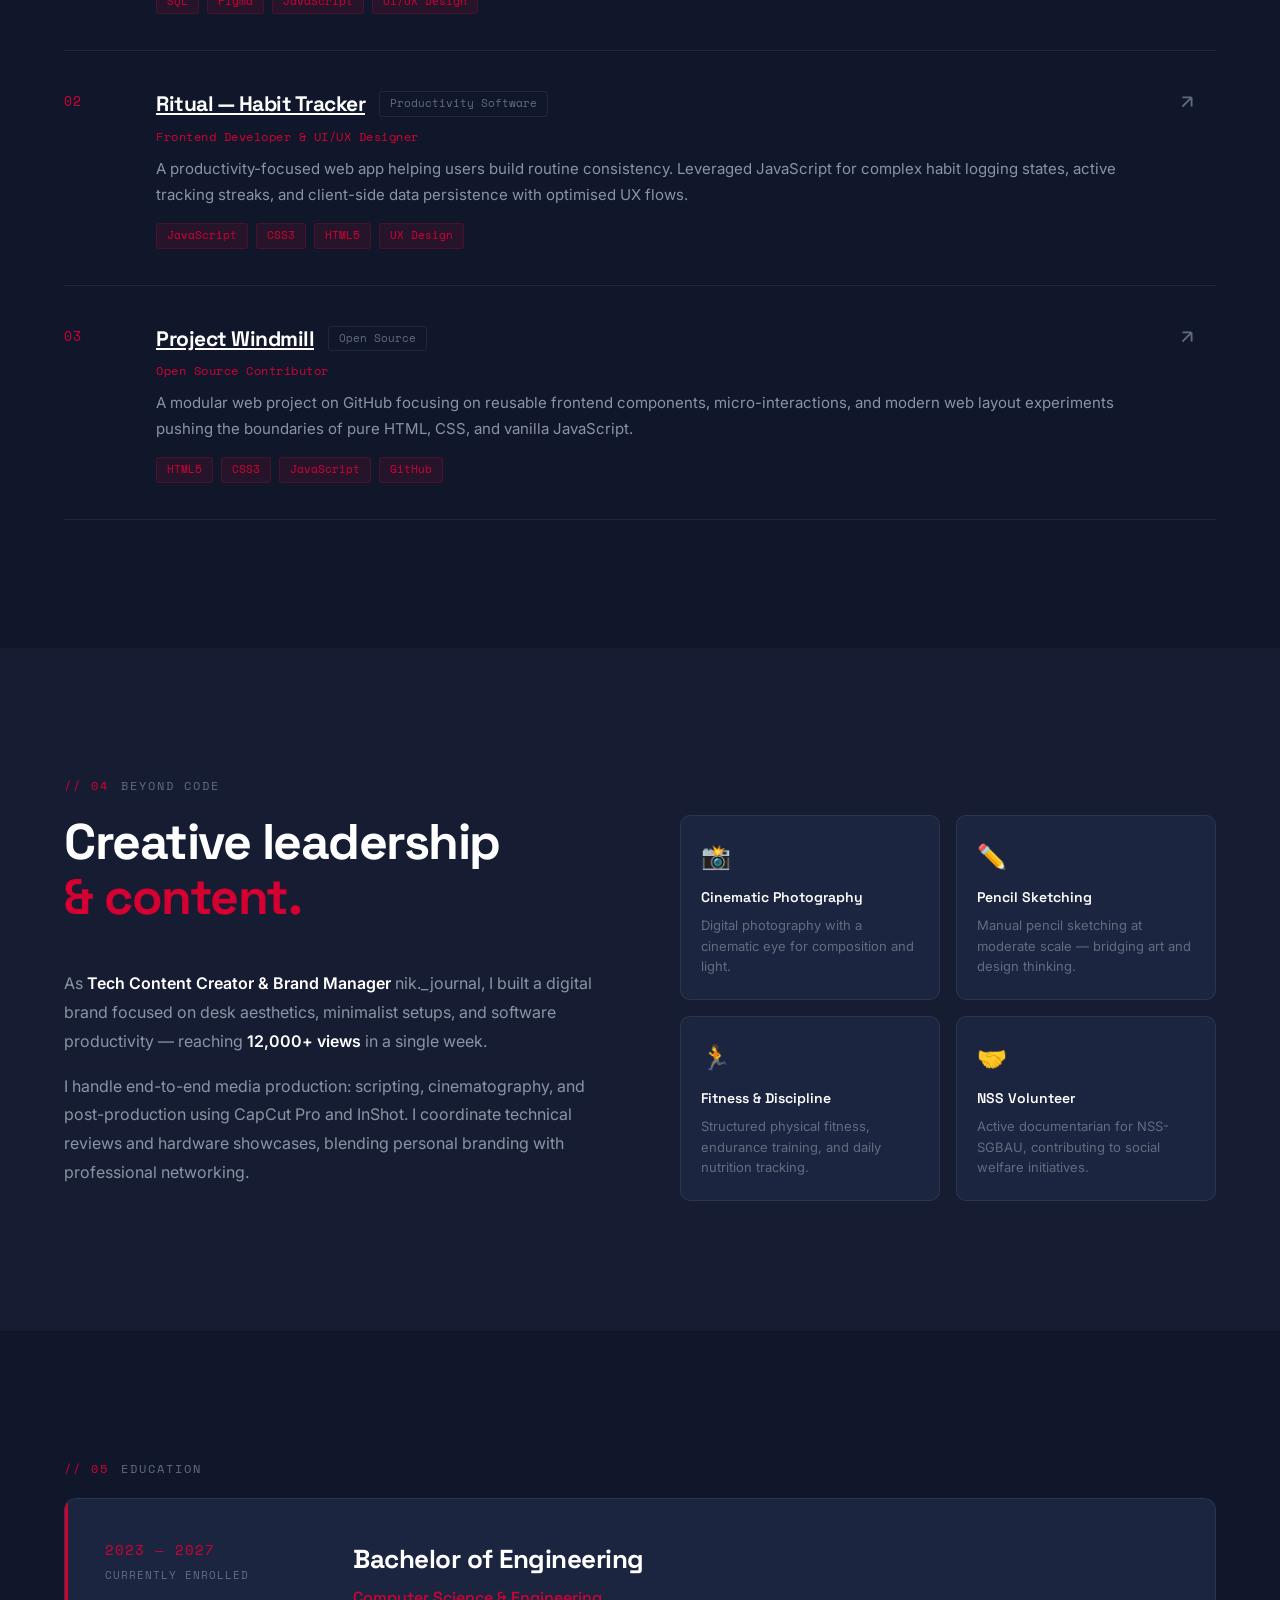
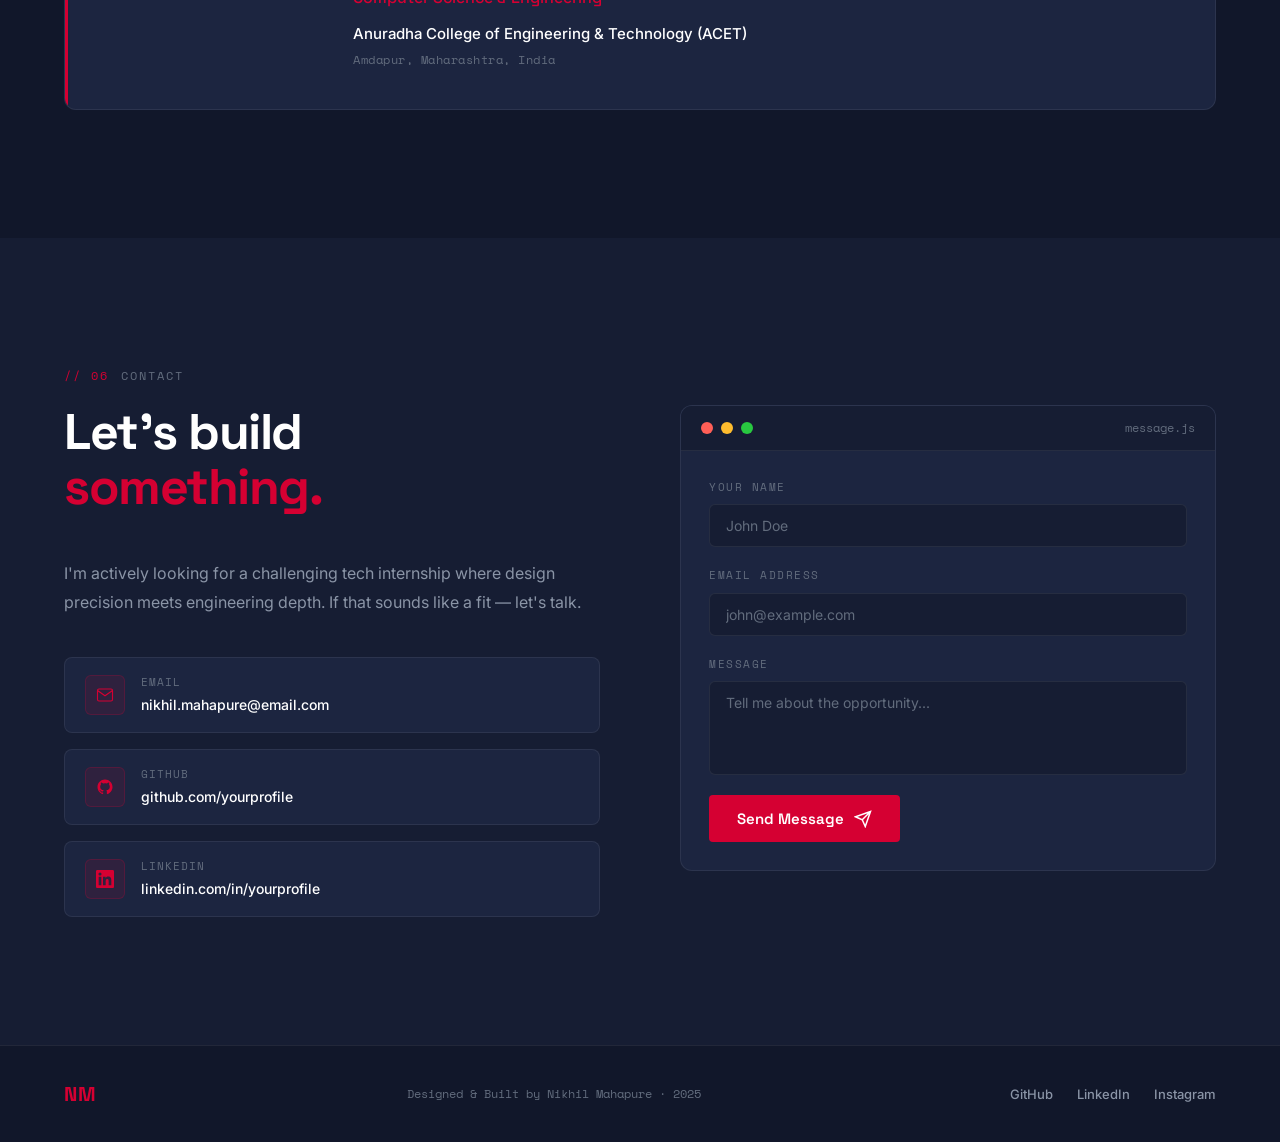
==== commit fc6e253c: "-" ====
--- a/index.html
+++ b/index.html
@@ -7,6 +7,7 @@
   <link rel="preconnect" href="https://fonts.googleapis.com" />
   <link rel="preconnect" href="https://fonts.gstatic.com" crossorigin />
   <link href="https://fonts.googleapis.com/css2?family=Space+Grotesk:wght@300;400;500;600;700&family=Inter:wght@300;400;500;600&family=Space+Mono:wght@400;700&display=swap" rel="stylesheet" />
+  <link rel="icon" type="image/png" href="image\Frame 1.png">
   <link rel="stylesheet" href="style.css" />
 </head>
 <body>
